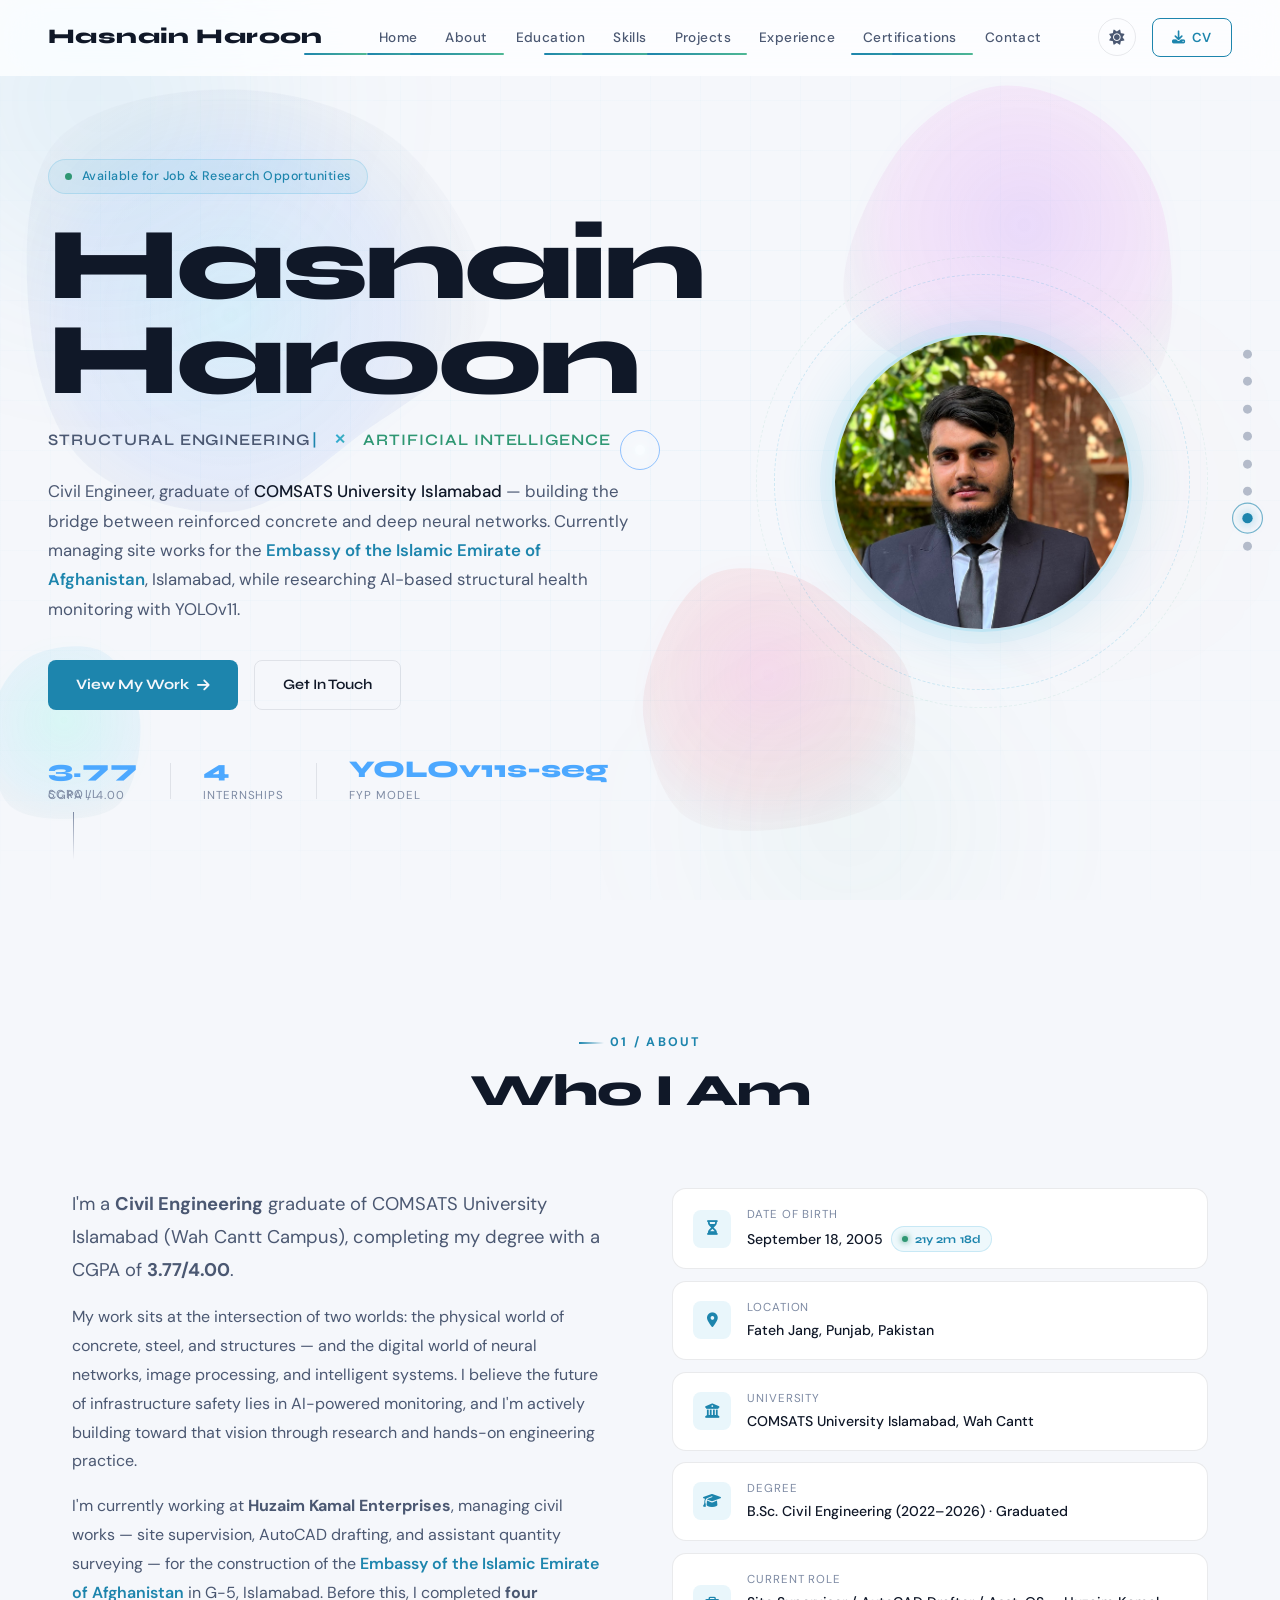
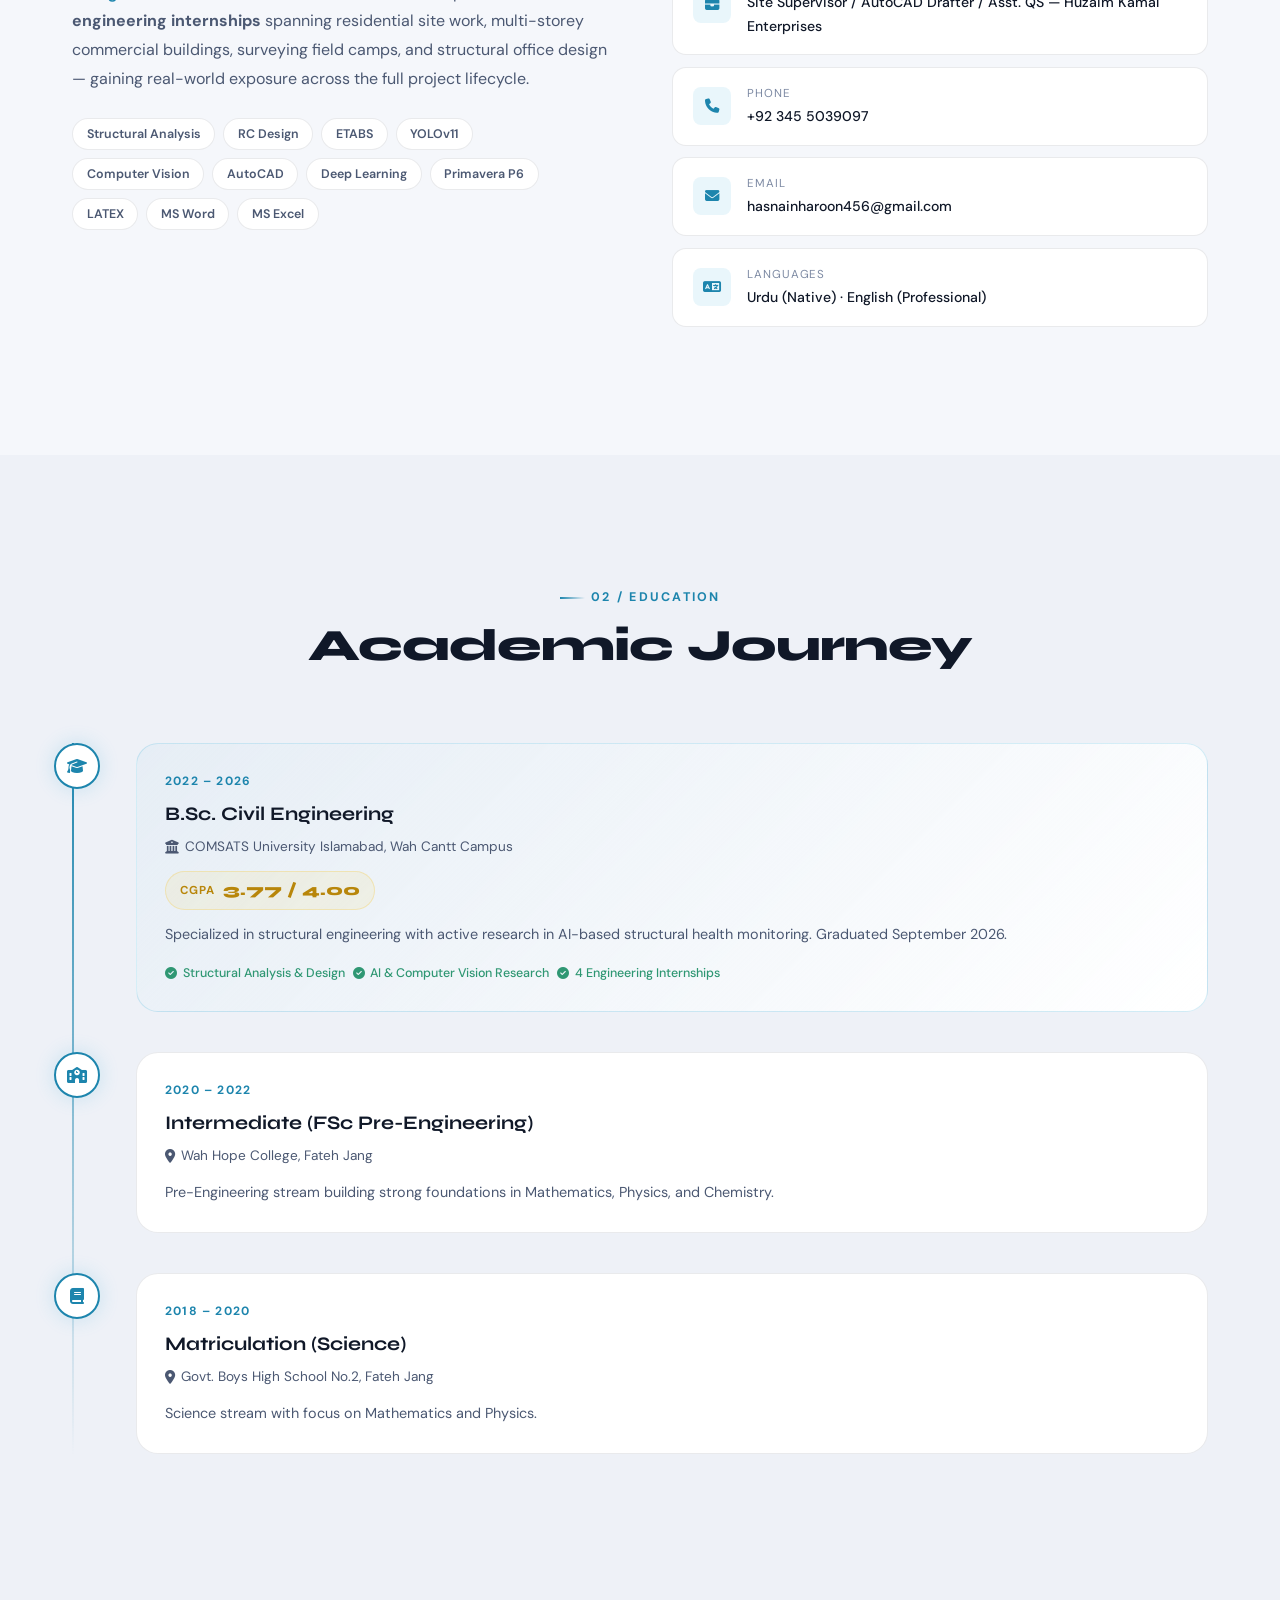
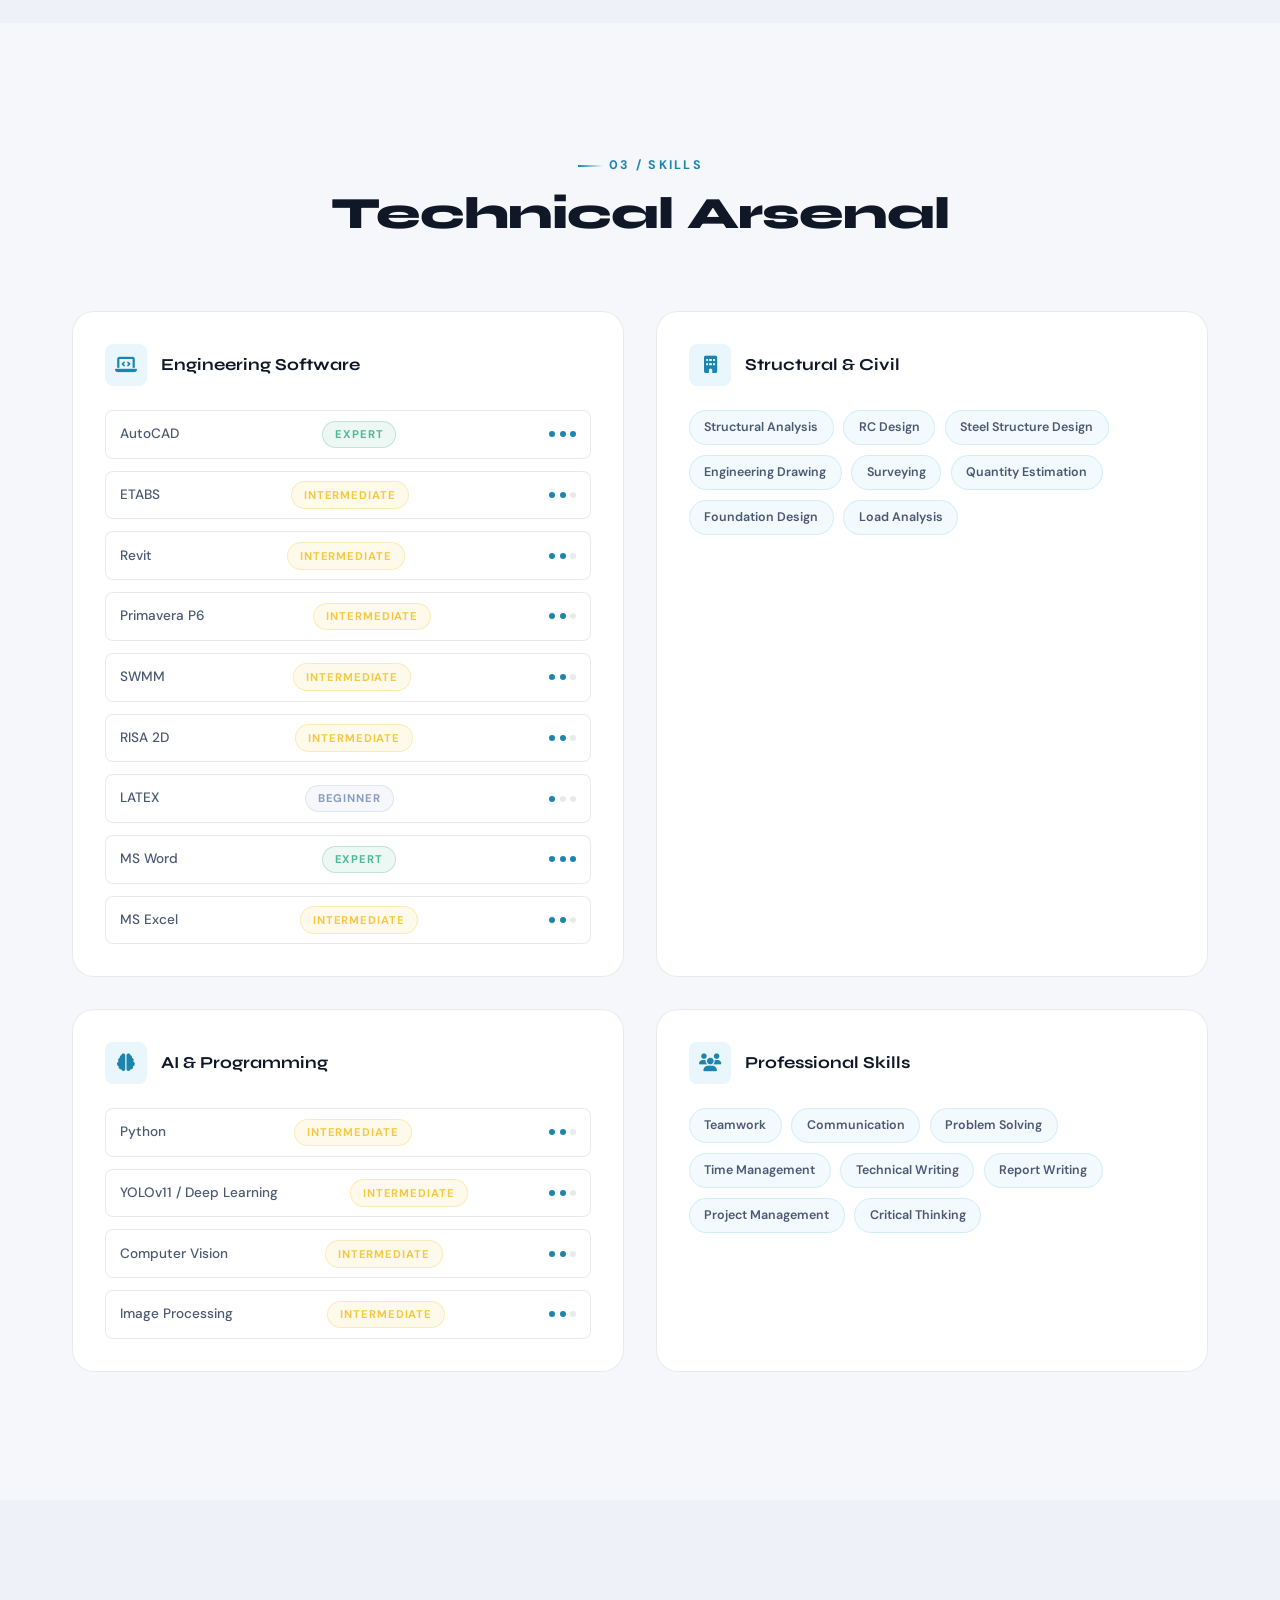
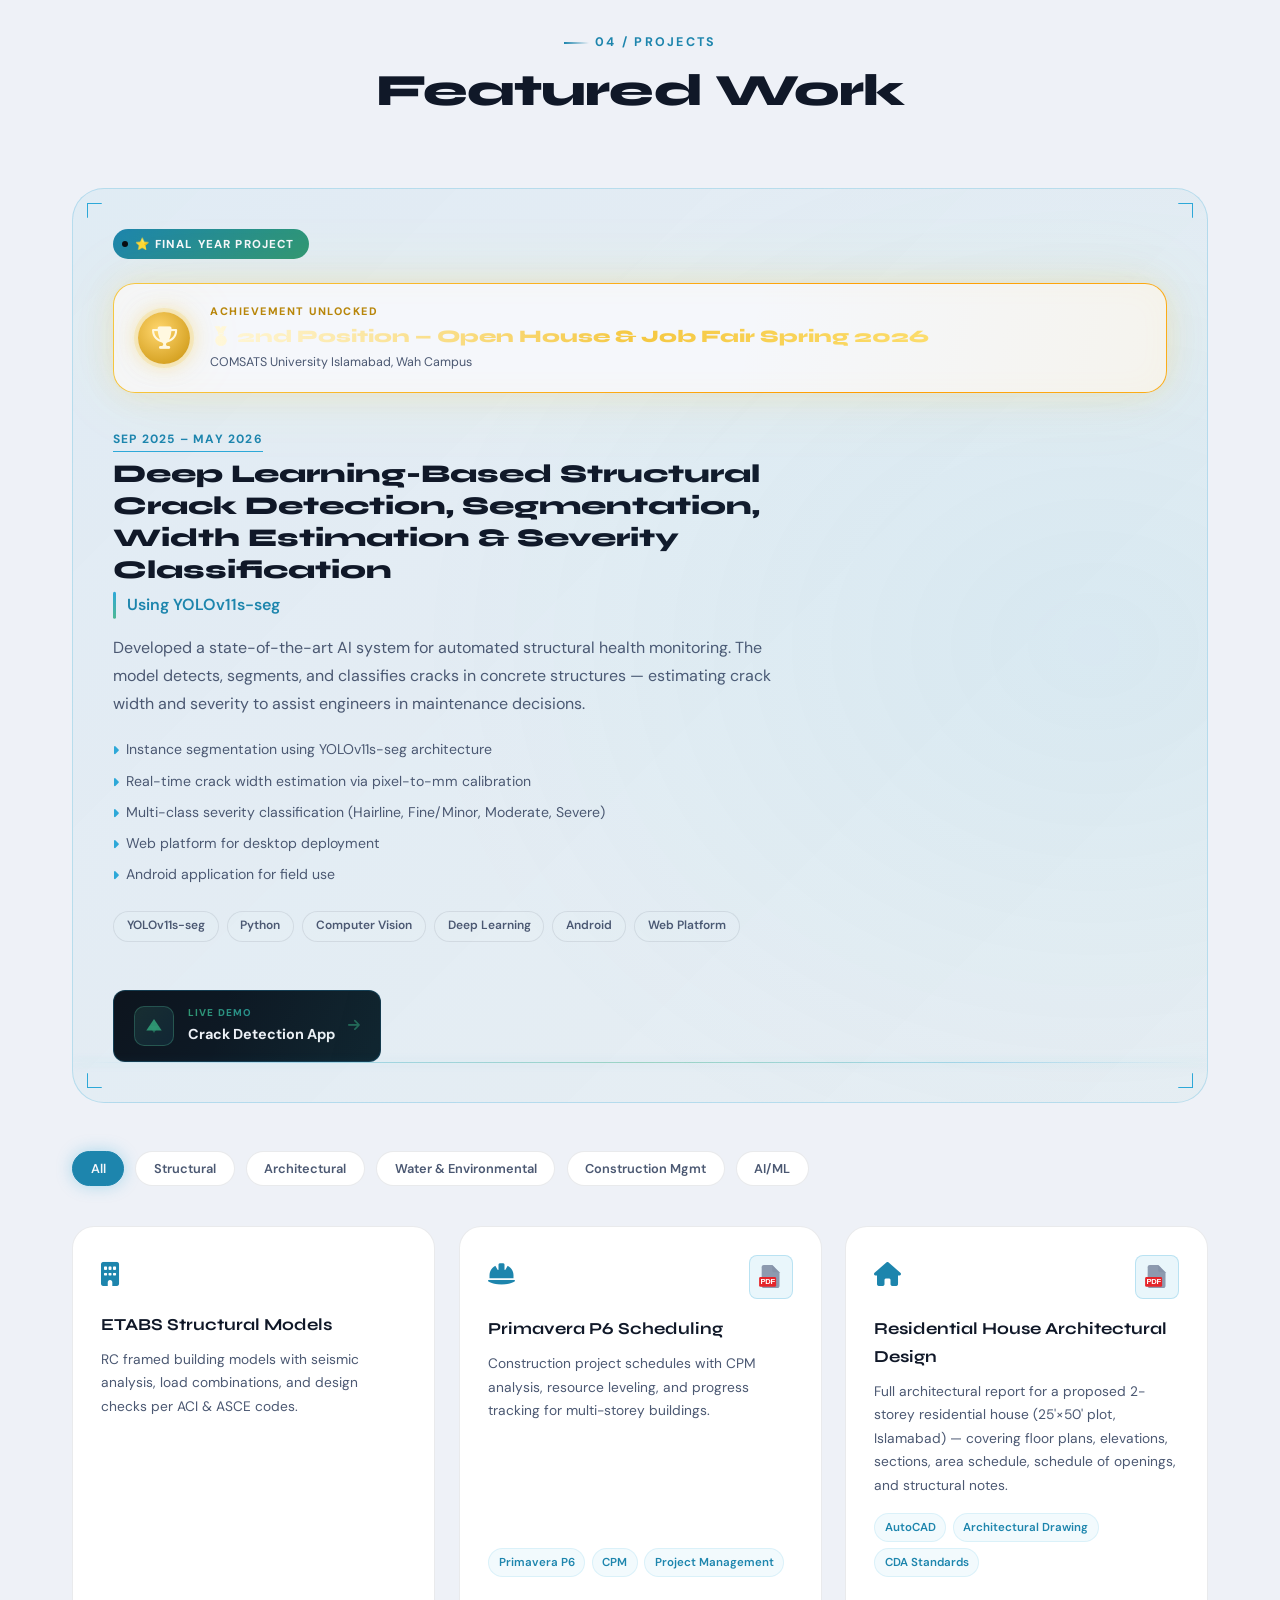
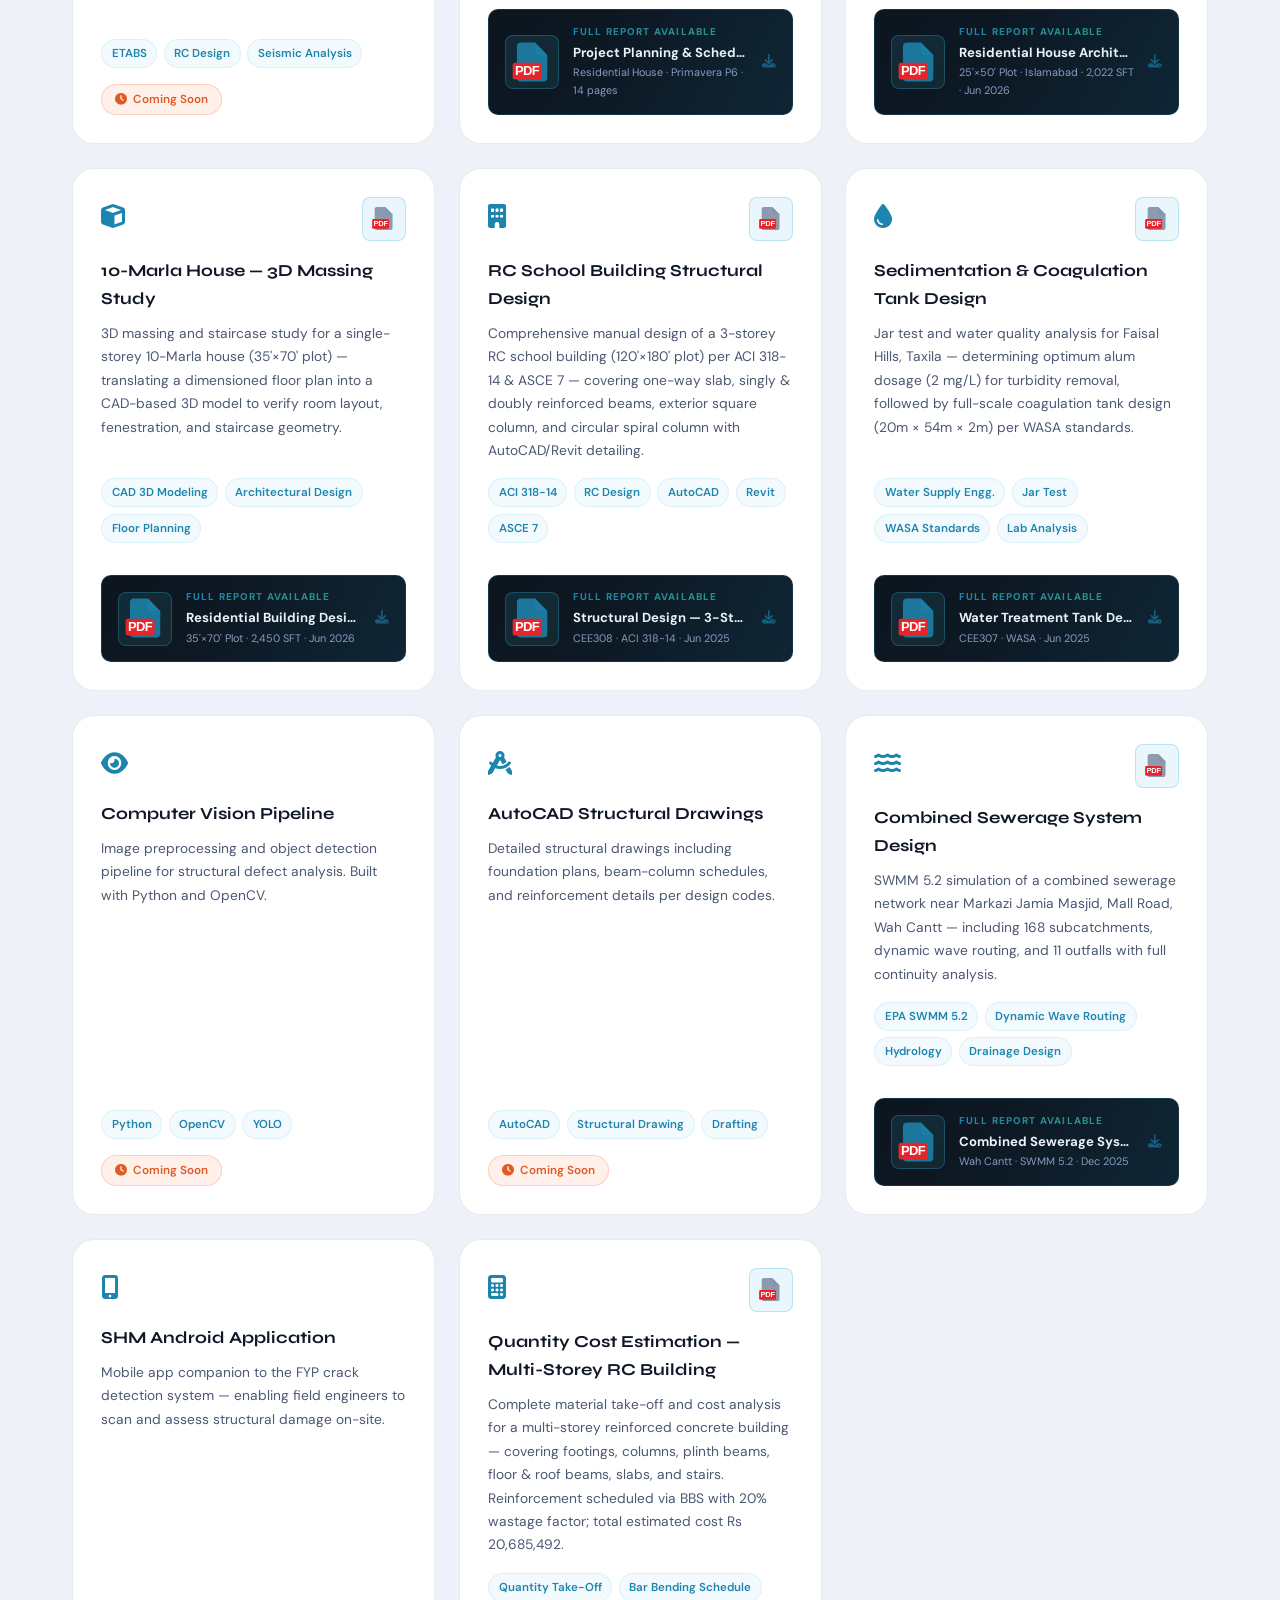
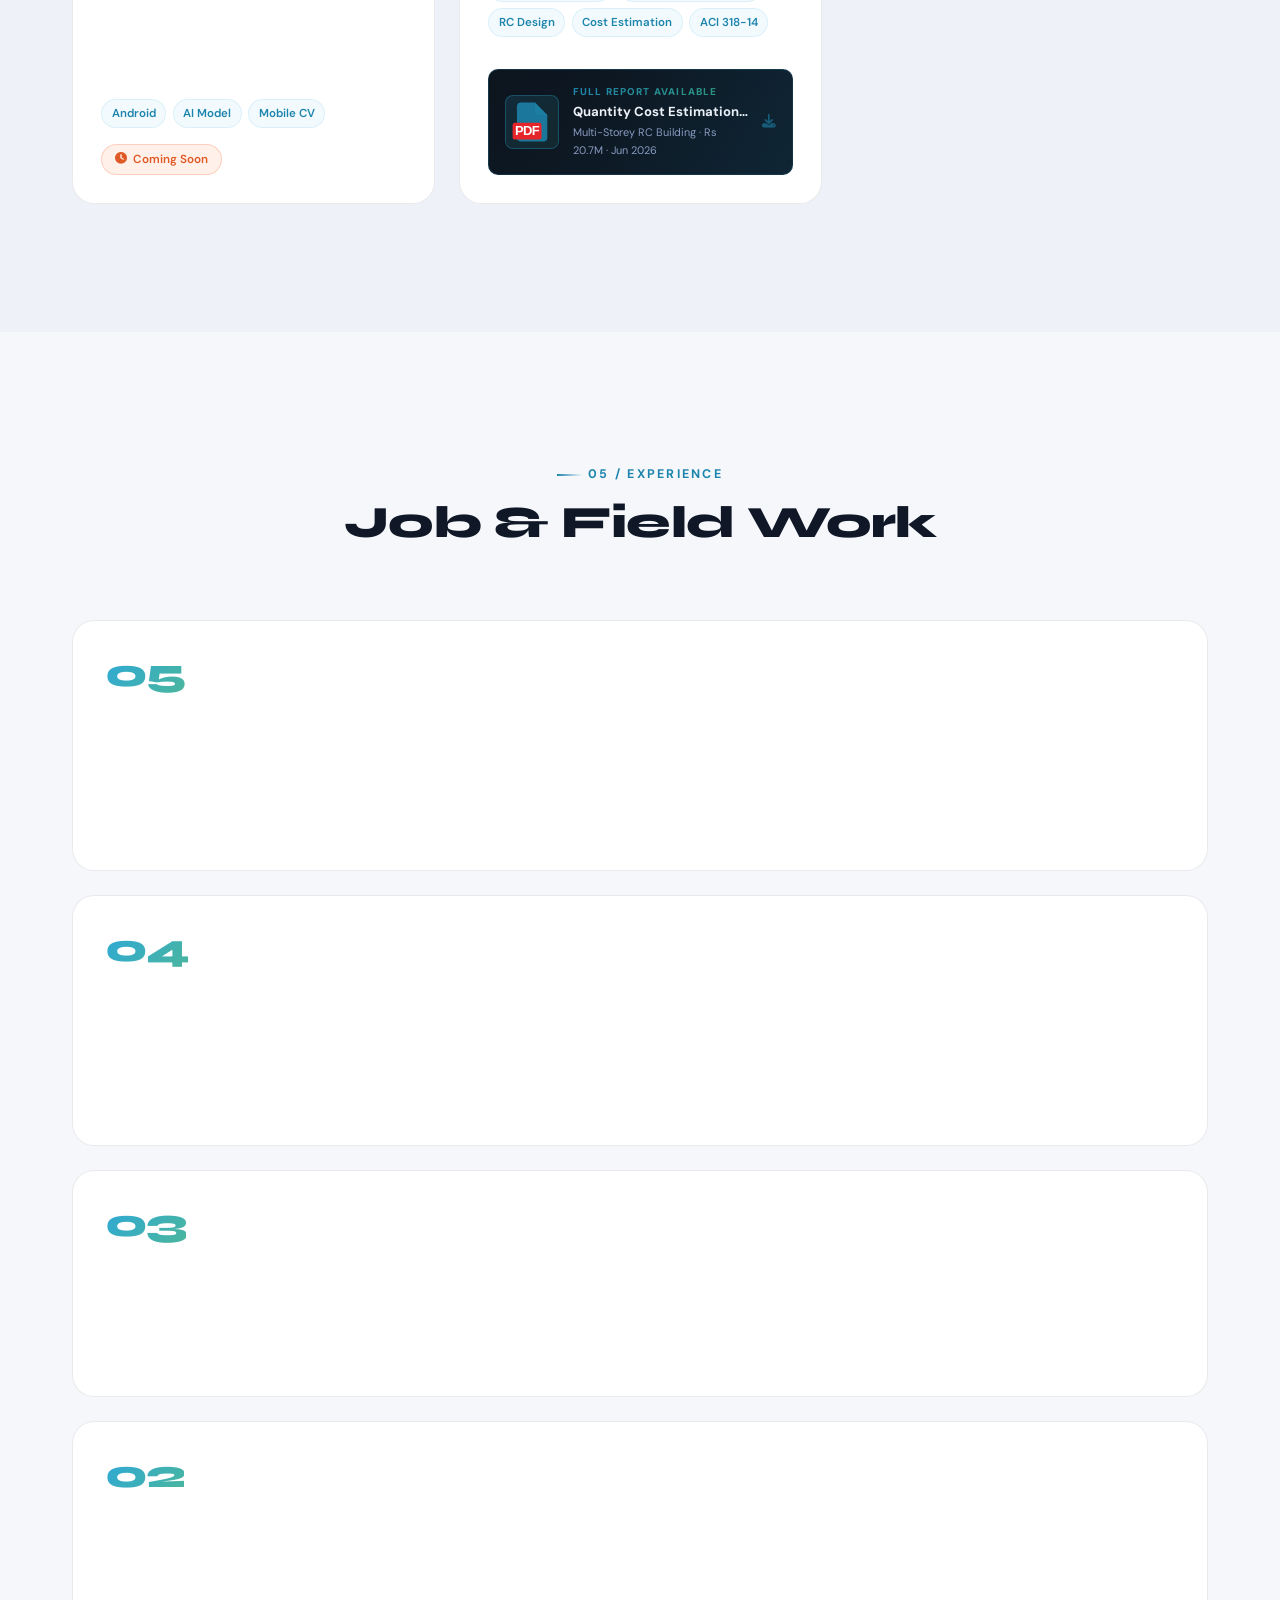
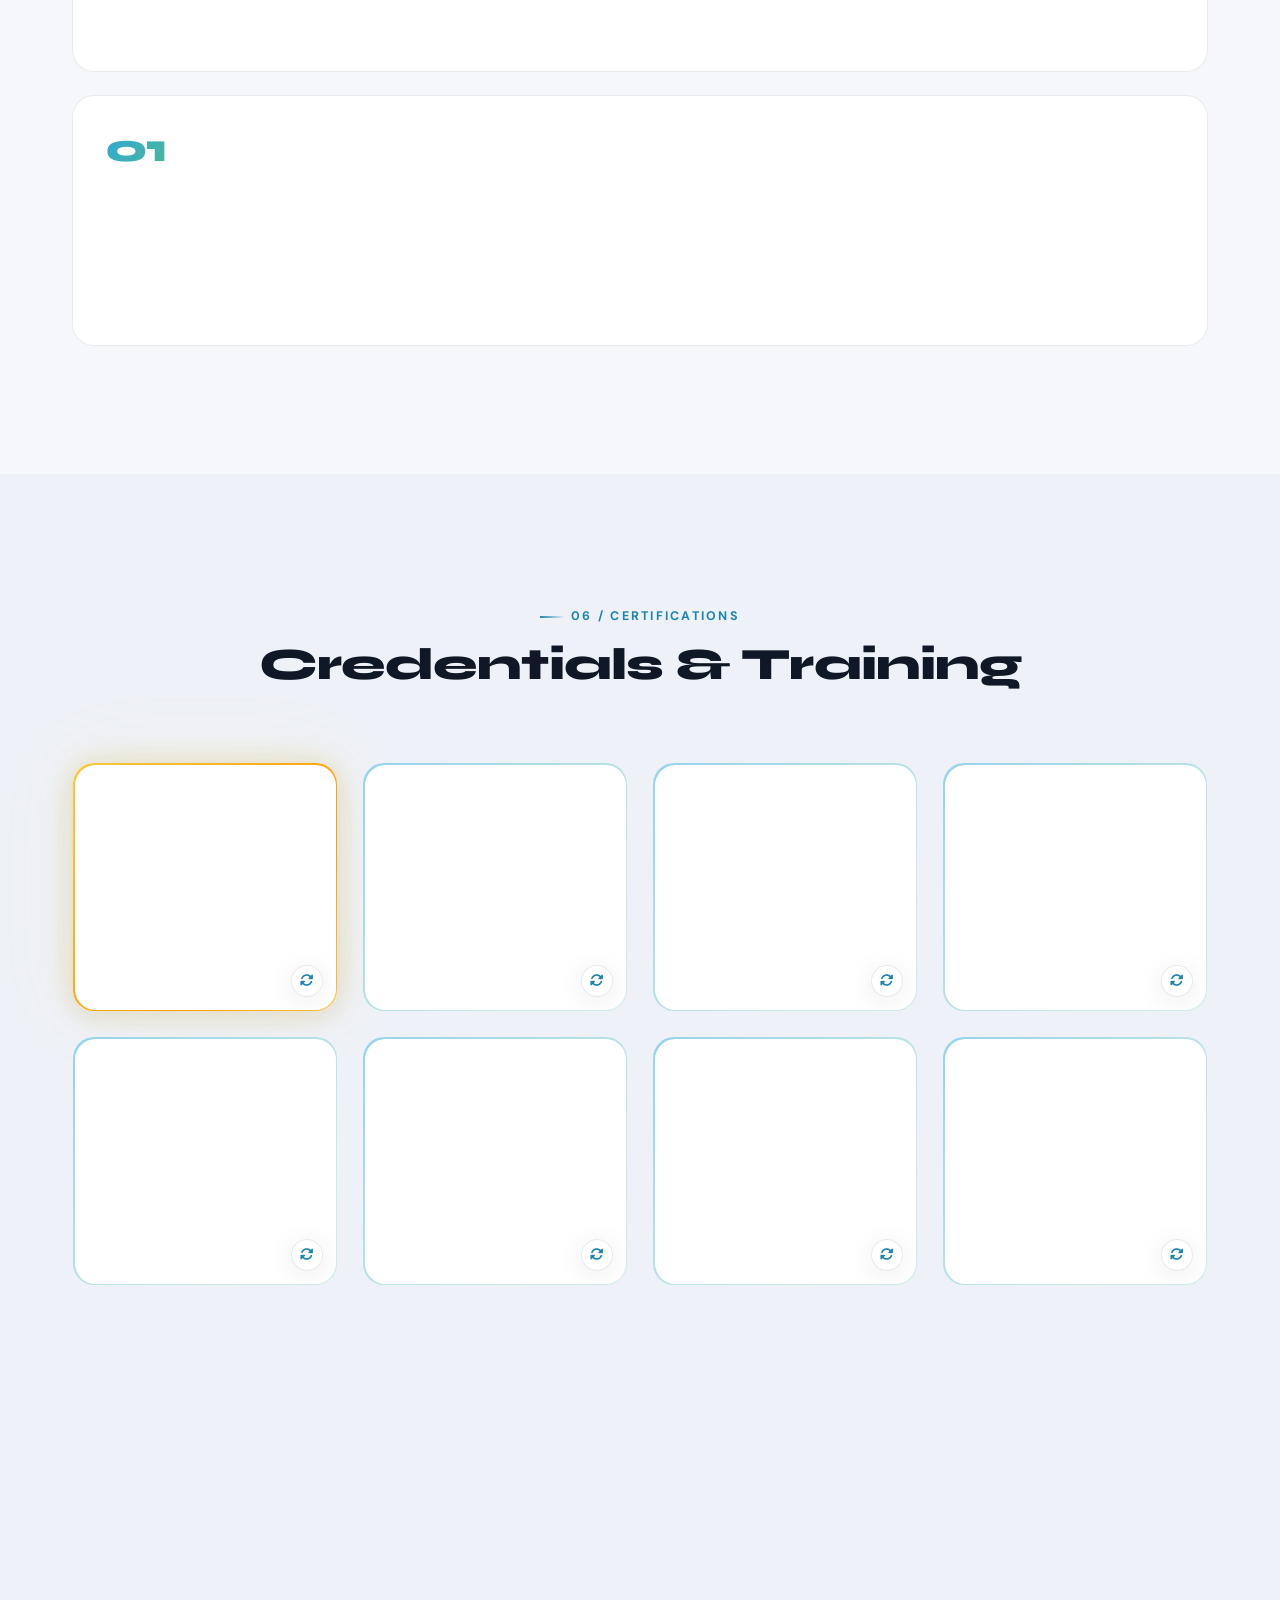
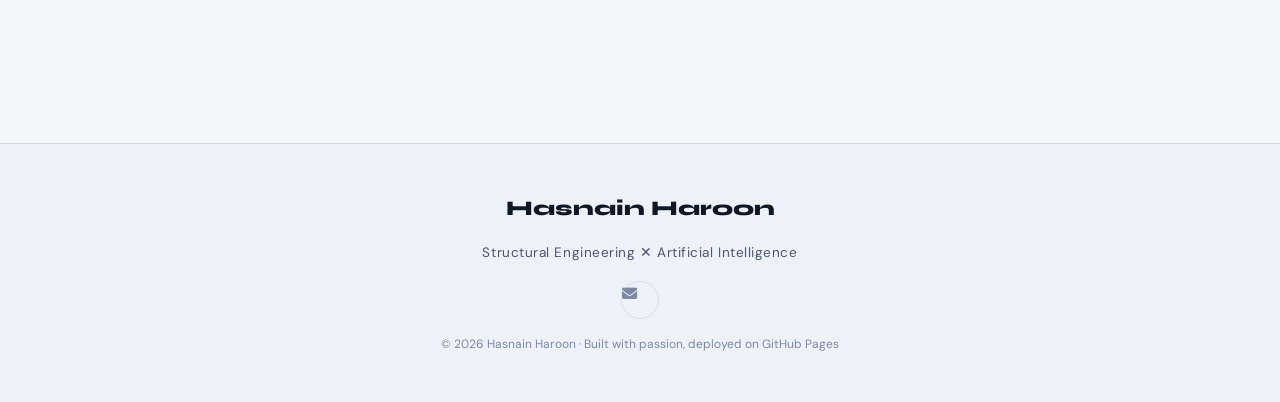
==== index.html @ 88cd3953 "Add files via upload" ====
<!DOCTYPE html>
<html lang="en">
<head>
  <!-- Theme init — runs before CSS paints to prevent a flash of the wrong theme -->
  <script>
    (function () {
      var saved = localStorage.getItem('theme');
      var theme = saved || (window.matchMedia('(prefers-color-scheme: light)').matches ? 'light' : 'dark');
      document.documentElement.setAttribute('data-theme', theme);
    })();
  </script>
  <meta charset="UTF-8" />
  <meta name="viewport" content="width=device-width, initial-scale=1.0" />
  <meta name="description" content="Hasnain Haroon – Civil & Structural Engineer and AI Researcher specializing in deep learning-based structural health monitoring, crack detection, and computer vision." />
  <meta name="keywords" content="Hasnain Haroon, Civil Engineer, Structural Engineer, AI, Computer Vision, YOLOv11, Crack Detection, COMSATS, Portfolio" />
  <meta name="author" content="Hasnain Haroon" />
  <meta property="og:title" content="Hasnain Haroon | Structural Engineer & AI Researcher" />
  <meta property="og:description" content="Portfolio of Hasnain Haroon – bridging structural engineering with artificial intelligence." />
  <meta property="og:type" content="website" />
  <meta property="og:url" content="https://hasnainharoonqureshi.github.io/" />
  <meta property="og:image" content="https://hasnainharoonqureshi.github.io/profile.jpeg" />
  <meta property="og:image:alt" content="Hasnain Haroon — Structural Engineer & AI Researcher" />
  <meta name="twitter:card" content="summary_large_image" />
  <meta name="twitter:title" content="Hasnain Haroon | Structural Engineer & AI Researcher" />
  <meta name="twitter:description" content="Portfolio of Hasnain Haroon – bridging structural engineering with artificial intelligence." />
  <meta name="twitter:image" content="https://hasnainharoonqureshi.github.io/profile.jpeg" />
  <link rel="canonical" href="https://hasnainharoonqureshi.github.io/" />
  <title>Hasnain Haroon | Structural Engineer & AI Researcher</title>

  <!-- Favicon — HH initials, matches portfolio accent -->
  <link rel="icon" type="image/svg+xml" href="data:image/svg+xml,<svg xmlns='http://www.w3.org/2000/svg' viewBox='0 0 64 64'><rect width='64' height='64' rx='14' fill='%23080c12'/><rect width='64' height='64' rx='14' fill='none' stroke='%232da8d8' stroke-width='2.5'/><text x='50%25' y='54%25' dominant-baseline='middle' text-anchor='middle' font-family='Arial Black,sans-serif' font-weight='900' font-size='26' fill='%232da8d8' letter-spacing='-1'>HH</text></svg>" />
  <link rel="apple-touch-icon" href="data:image/svg+xml,<svg xmlns='http://www.w3.org/2000/svg' viewBox='0 0 64 64'><rect width='64' height='64' rx='14' fill='%23080c12'/><rect width='64' height='64' rx='14' fill='none' stroke='%232da8d8' stroke-width='2.5'/><text x='50%25' y='54%25' dominant-baseline='middle' text-anchor='middle' font-family='Arial Black,sans-serif' font-weight='900' font-size='26' fill='%232da8d8' letter-spacing='-1'>HH</text></svg>" />

  <!-- Structured data for search engines -->
  <script type="application/ld+json">
  {
    "@context": "https://schema.org",
    "@type": "Person",
    "name": "Hasnain Haroon",
    "jobTitle": "Civil Engineer",
    "worksFor": {
      "@type": "Organization",
      "name": "Huzaim Kamal Enterprises"
    },
    "alumniOf": {
      "@type": "CollegeOrUniversity",
      "name": "COMSATS University Islamabad, Wah Cantt Campus"
    },
    "email": "mailto:hasnainharoon456@gmail.com",
    "url": "https://hasnainharoonqureshi.github.io/",
    "image": "https://hasnainharoonqureshi.github.io/profile.jpeg",
    "sameAs": []
  }
  </script>

  <!-- Fonts -->
  <link rel="preconnect" href="https://fonts.googleapis.com" />
  <link rel="preconnect" href="https://fonts.gstatic.com" crossorigin />
  <link href="https://fonts.googleapis.com/css2?family=Syne:wght@400;500;600;700;800&family=DM+Sans:ital,opsz,wght@0,9..40,300;0,9..40,400;0,9..40,500;1,9..40,300&display=swap" rel="stylesheet" />

  <!-- Icons -->
  <link rel="stylesheet" href="https://cdnjs.cloudflare.com/ajax/libs/font-awesome/6.5.0/css/all.min.css" />

  <link rel="stylesheet" href="style.css" />
</head>
<body>

  <!-- ── CURSOR ── -->
  <div class="cursor" id="cursor"></div>
  <div class="cursor-follower" id="cursorFollower"></div>

  <!-- ── NAV ── -->
  <nav class="navbar" id="navbar">
    <div class="nav-logo">
      Hasnain Haroon
    </div>
    <ul class="nav-links" id="navLinks">
      <li><a href="#hero" class="nav-link">Home</a></li>
      <li><a href="#about" class="nav-link">About</a></li>
      <li><a href="#education" class="nav-link">Education</a></li>
      <li><a href="#skills" class="nav-link">Skills</a></li>
      <li><a href="#projects" class="nav-link">Projects</a></li>
      <li><a href="#experience" class="nav-link">Experience</a></li>
      <li><a href="#certifications" class="nav-link">Certifications</a></li>
      <li><a href="#contact" class="nav-link">Contact</a></li>
    </ul>
    <div class="nav-actions">
      <button class="theme-toggle" id="themeToggle" aria-label="Switch to light mode" title="Toggle light / dark mode">
        <i class="fas fa-sun theme-icon theme-icon-sun"></i>
        <i class="fas fa-moon theme-icon theme-icon-moon"></i>
      </button>
      <a href="Hasnain_Haroon_CV.pdf" download="Hasnain_Haroon_CV.pdf" class="btn-CV" id="cvPreviewTrigger1" aria-label="Preview or download CV">
        <i class="fas fa-download"></i> CV
      </a>
      <button class="hamburger" id="hamburger" aria-label="Toggle menu">
        <span></span><span></span><span></span>
      </button>
    </div>
  </nav>

  <!-- ── SIDE SCROLL-SPY NAVIGATION ── -->
  <nav class="side-dots" id="sideDots" aria-label="Jump to section">
    <a href="#hero" class="side-dot" data-label="Home" aria-label="Home"><span></span></a>
    <a href="#about" class="side-dot" data-label="About" aria-label="About"><span></span></a>
    <a href="#education" class="side-dot" data-label="Education" aria-label="Education"><span></span></a>
    <a href="#skills" class="side-dot" data-label="Skills" aria-label="Skills"><span></span></a>
    <a href="#projects" class="side-dot" data-label="Projects" aria-label="Projects"><span></span></a>
    <a href="#experience" class="side-dot" data-label="Experience" aria-label="Experience"><span></span></a>
    <a href="#certifications" class="side-dot" data-label="Certifications" aria-label="Certifications"><span></span></a>
    <a href="#contact" class="side-dot" data-label="Contact" aria-label="Contact"><span></span></a>
  </nav>

  <!-- ── HERO ── -->
  <section class="hero" id="hero">
    <div class="hero-bg-grid"></div>
    <div class="hero-orb hero-orb-1"></div>
    <div class="hero-orb hero-orb-2"></div>
    <div class="hero-orb hero-orb-3"></div>

    <div class="hero-content">
      <div class="hero-badge reveal-up" style="--d:0s">
        <span class="badge-dot"></span>
        Available for Job & Research Opportunities
      </div>

      <h1 class="hero-name">
        <span class="name-line reveal-up" style="--d:0.1s">Hasnain Haroon</span>
        
      </h1>

      <div class="hero-tagline reveal-up" style="--d:0.4s">
        <span class="tagline-word">Structural Engineering</span>
        <span class="tagline-sep">✕</span>
        <span class="tagline-word tagline-ai">Artificial Intelligence</span>
      </div>

      <p class="hero-sub reveal-up" style="--d:0.55s">
        Civil Engineer, graduate of <strong>COMSATS University Islamabad</strong> — building the bridge between reinforced concrete and deep neural networks. Currently managing site works for the <span class="highlight-embassy">Embassy of the Islamic Emirate of Afghanistan</span>, Islamabad, while researching AI-based structural health monitoring with YOLOv11.
      </p>

      <div class="hero-ctas reveal-up" style="--d:0.7s">
        <a href="#projects" class="btn-primary">
          View My Work <i class="fas fa-arrow-right"></i>
        </a>
        <a href="#contact" class="btn-ghost">
          Get In Touch
        </a>
      </div>

      <div class="hero-stats reveal-up" style="--d:0.85s">
        <div class="stat">
          <span class="stat-num">3.77</span>
          <span class="stat-label">CGPA / 4.00</span>
        </div>
        <div class="stat-divider"></div>
        <div class="stat">
          <span class="stat-num">4</span>
          <span class="stat-label">Internships</span>
        </div>
        <div class="stat-divider"></div>
        <div class="stat">
          <span class="stat-num">YOLOv11s-seg</span>
          <span class="stat-label">FYP Model</span>
        </div>
      </div>
    </div>

    <div class="hero-image-wrap reveal-right" style="--d:0.3s">
      <div class="hero-img-ring"></div>
      <div class="hero-img-ring hero-img-ring-2"></div>
      <div class="hero-img-container">
        <!-- Replace 'profile.jpg' with your actual image file -->
        <img src="profile.jpeg" alt="Hasnain Haroon" class="hero-img" id="heroImg" />
        <div class="hero-img-placeholder" id="heroImgPlaceholder">
          <i class="fas fa-user"></i>
          <span></span>
        </div>
      </div>
      <div class="hero-chip chip-1 reveal-chip" style="--d:1.0s">
        <i class="fas fa-brain"></i> Deep Learning
      </div>
      <div class="hero-chip chip-2 reveal-chip" style="--d:1.2s">
        <i class="fas fa-building"></i> Structural Engineering
      </div>
      <div class="hero-chip chip-3 reveal-chip" style="--d:1.4s">
        <i class="fas fa-eye"></i> Computer Vision
      </div>
    </div>

    <a href="#about" class="scroll-hint" aria-label="Scroll down">
      <span class="scroll-hint-text">Scroll</span>
      <div class="scroll-hint-line"></div>
    </a>
  </section>

  <!-- ── ABOUT ── -->
  <section class="section" id="about">
    <div class="container">
      <div class="section-header">
        <span class="section-tag">01 / About</span>
        <h2 class="section-title">Who I Am</h2>
      </div>

      <div class="about-grid">
        <div class="about-text fade-in">
          <p class="about-lead">
            I'm a <strong>Civil Engineering</strong> graduate of COMSATS University Islamabad (Wah Cantt Campus), completing my degree with a CGPA of <strong>3.77/4.00</strong>.
          </p>
          <p>
            My work sits at the intersection of two worlds: the physical world of concrete, steel, and structures — and the digital world of neural networks, image processing, and intelligent systems. I believe the future of infrastructure safety lies in AI-powered monitoring, and I'm actively building toward that vision through research and hands-on engineering practice.
          </p>
          <p>
            I'm currently working at <strong>Huzaim Kamal Enterprises</strong>, managing civil works — site supervision, AutoCAD drafting, and assistant quantity surveying — for the construction of the <strong class="highlight-embassy">Embassy of the Islamic Emirate of Afghanistan</strong> in G-5, Islamabad. Before this, I completed <strong>four engineering internships</strong> spanning residential site work, multi-storey commercial buildings, surveying field camps, and structural office design — gaining real-world exposure across the full project lifecycle.
          </p>
          <div class="about-tags">
            <span class="tag">Structural Analysis</span>
            <span class="tag">RC Design</span>
            <span class="tag">ETABS</span>
            <span class="tag">YOLOv11</span>
            <span class="tag">Computer Vision</span>
            <span class="tag">AutoCAD</span>
            <span class="tag">Deep Learning</span>
            <span class="tag">Primavera P6</span>
            <span class="tag">LATEX</span>
            <span class="tag">MS Word</span>
            <span class="tag">MS Excel</span>
          </div>
        </div>

        <div class="about-cards fade-in">
          <div class="info-card info-card-age">
            <div class="info-card-icon"><i class="fas fa-hourglass-half"></i></div>
            <div>
              <p class="info-card-label">Date of Birth</p>
              <p class="info-card-value">
                September 18, 2005
                <span class="live-age-tag" id="liveAgeTag">
                  <span class="live-dot" aria-hidden="true"></span>
                  <span id="liveAgeText">--</span>
                </span>
              </p>
            </div>
          </div>
          <div class="info-card">
            <div class="info-card-icon"><i class="fas fa-map-marker-alt"></i></div>
            <div>
              <p class="info-card-label">Location</p>
              <p class="info-card-value">Fateh Jang, Punjab, Pakistan</p>
            </div>
          </div>
          <div class="info-card">
            <div class="info-card-icon"><i class="fas fa-university"></i></div>
            <div>
              <p class="info-card-label">University</p>
              <p class="info-card-value">COMSATS University Islamabad, Wah Cantt</p>
            </div>
          </div>
          <div class="info-card">
            <div class="info-card-icon"><i class="fas fa-graduation-cap"></i></div>
            <div>
              <p class="info-card-label">Degree</p>
              <p class="info-card-value">B.Sc. Civil Engineering (2022–2026) · Graduated</p>
            </div>
          </div>
          <div class="info-card">
            <div class="info-card-icon"><i class="fas fa-briefcase"></i></div>
            <div>
              <p class="info-card-label">Current Role</p>
              <p class="info-card-value">Site Supervisor / AutoCAD Drafter / Asst. QS — Huzaim Kamal Enterprises</p>
            </div>
          </div>
          <div class="info-card">
            <div class="info-card-icon"><i class="fas fa-phone"></i></div>
            <div>
              <p class="info-card-label">Phone</p>
              <p class="info-card-value">+92 345 5039097</p>
            </div>
          </div>
          <div class="info-card">
            <div class="info-card-icon"><i class="fas fa-envelope"></i></div>
            <div>
              <p class="info-card-label">Email</p>
              <p class="info-card-value">hasnainharoon456@gmail.com</p>
            </div>
          </div>
          <div class="info-card">
            <div class="info-card-icon"><i class="fas fa-language"></i></div>
            <div>
              <p class="info-card-label">Languages</p>
              <p class="info-card-value">Urdu (Native) · English (Professional)</p>
            </div>
          </div>
        </div>
      </div>
    </div>
  </section>

  <!-- ── EDUCATION ── -->
  <section class="section section-alt" id="education">
    <div class="container">
      <div class="section-header">
        <span class="section-tag">02 / Education</span>
        <h2 class="section-title">Academic Journey</h2>
      </div>

      <div class="timeline">
        <div class="timeline-item fade-in">
          <div class="timeline-marker">
            <div class="timeline-icon"><i class="fas fa-graduation-cap"></i></div>
          </div>
          <div class="timeline-card featured-edu">
            <div class="timeline-period">2022 – 2026</div>
            <h3 class="timeline-title">B.Sc. Civil Engineering</h3>
            <p class="timeline-place"><i class="fas fa-university"></i> COMSATS University Islamabad, Wah Cantt Campus</p>
            <div class="cgpa-badge">
              <span class="cgpa-label">CGPA</span>
              <span class="cgpa-value">3.77 / 4.00</span>
            </div>
            <p class="timeline-desc">Specialized in structural engineering with active research in AI-based structural health monitoring. Graduated September 2026.</p>
            <div class="edu-highlights">
              <span class="edu-hl"><i class="fas fa-check-circle"></i> Structural Analysis & Design</span>
              <span class="edu-hl"><i class="fas fa-check-circle"></i> AI & Computer Vision Research</span>
              <span class="edu-hl"><i class="fas fa-check-circle"></i> 4 Engineering Internships</span>
            </div>
          </div>
        </div>

        <div class="timeline-item fade-in">
          <div class="timeline-marker">
            <div class="timeline-icon"><i class="fas fa-school"></i></div>
          </div>
          <div class="timeline-card">
            <div class="timeline-period">2020 – 2022</div>
            <h3 class="timeline-title">Intermediate (FSc Pre-Engineering)</h3>
            <p class="timeline-place"><i class="fas fa-map-marker-alt"></i> Wah Hope College, Fateh Jang</p>
            <p class="timeline-desc">Pre-Engineering stream building strong foundations in Mathematics, Physics, and Chemistry.</p>
          </div>
        </div>

        <div class="timeline-item fade-in">
          <div class="timeline-marker">
            <div class="timeline-icon"><i class="fas fa-book"></i></div>
          </div>
          <div class="timeline-card">
            <div class="timeline-period">2018 – 2020</div>
            <h3 class="timeline-title">Matriculation (Science)</h3>
            <p class="timeline-place"><i class="fas fa-map-marker-alt"></i> Govt. Boys High School No.2, Fateh Jang</p>
            <p class="timeline-desc">Science stream with focus on Mathematics and Physics.</p>
          </div>
        </div>
      </div>
    </div>
  </section>

  <!-- ── SKILLS ── -->
  <section class="section" id="skills">
    <div class="container">
      <div class="section-header">
        <span class="section-tag">03 / Skills</span>
        <h2 class="section-title">Technical Arsenal</h2>
      </div>

      <div class="skills-grid">

        <div class="skill-category fade-in">
          <div class="skill-cat-header">
            <div class="skill-cat-icon"><i class="fas fa-laptop-code"></i></div>
            <h3>Engineering Software</h3>
          </div>
          <div class="skill-prof-list">
            <div class="skill-prof-item">
              <span class="skill-prof-name">AutoCAD</span>
              <span class="skill-prof-badge badge-expert">Expert</span>
            </div>
            <div class="skill-prof-item">
              <span class="skill-prof-name">ETABS</span>
              <span class="skill-prof-badge badge-intermediate">Intermediate</span>
            </div>
            <div class="skill-prof-item">
              <span class="skill-prof-name">Revit</span>
              <span class="skill-prof-badge badge-intermediate">Intermediate</span>
            </div>
            <div class="skill-prof-item">
              <span class="skill-prof-name">Primavera P6</span>
              <span class="skill-prof-badge badge-intermediate">Intermediate</span>
            </div>
            <div class="skill-prof-item">
              <span class="skill-prof-name">SWMM</span>
              <span class="skill-prof-badge badge-intermediate">Intermediate</span>
            </div>
            <div class="skill-prof-item">
              <span class="skill-prof-name">RISA 2D</span>
              <span class="skill-prof-badge badge-intermediate">Intermediate</span>
            </div>
            <div class="skill-prof-item">
              <span class="skill-prof-name">LATEX</span>
              <span class="skill-prof-badge badge-beginner">Beginner</span>
            </div>
            <div class="skill-prof-item">
              <span class="skill-prof-name">MS Word</span>
              <span class="skill-prof-badge badge-expert">Expert</span>
            </div>
            <div class="skill-prof-item">
              <span class="skill-prof-name">MS Excel</span>
              <span class="skill-prof-badge badge-intermediate">Intermediate</span>
            </div>
          </div>
        </div>

        <div class="skill-category fade-in">
          <div class="skill-cat-header">
            <div class="skill-cat-icon"><i class="fas fa-building"></i></div>
            <h3>Structural & Civil</h3>
          </div>
          <div class="skill-tags-wrap">
            <span class="skill-tag-pill">Structural Analysis</span>
            <span class="skill-tag-pill">RC Design</span>
            <span class="skill-tag-pill">Steel Structure Design</span>
            <span class="skill-tag-pill">Engineering Drawing</span>
            <span class="skill-tag-pill">Surveying</span>
            <span class="skill-tag-pill">Quantity Estimation</span>
            <span class="skill-tag-pill">Foundation Design</span>
            <span class="skill-tag-pill">Load Analysis</span>
          </div>
        </div>

        <div class="skill-category fade-in">
          <div class="skill-cat-header">
            <div class="skill-cat-icon"><i class="fas fa-brain"></i></div>
            <h3>AI & Programming</h3>
          </div>
          <div class="skill-prof-list">
            <div class="skill-prof-item">
              <span class="skill-prof-name">Python</span>
              <span class="skill-prof-badge badge-intermediate">Intermediate</span>
            </div>
            <div class="skill-prof-item">
              <span class="skill-prof-name">YOLOv11 / Deep Learning</span>
              <span class="skill-prof-badge badge-intermediate">Intermediate</span>
            </div>
            <div class="skill-prof-item">
              <span class="skill-prof-name">Computer Vision</span>
              <span class="skill-prof-badge badge-intermediate">Intermediate</span>
            </div>
            <div class="skill-prof-item">
              <span class="skill-prof-name">Image Processing</span>
              <span class="skill-prof-badge badge-intermediate">Intermediate</span>
            </div>
          </div>
        </div>

        <div class="skill-category fade-in">
          <div class="skill-cat-header">
            <div class="skill-cat-icon"><i class="fas fa-users"></i></div>
            <h3>Professional Skills</h3>
          </div>
          <div class="skill-tags-wrap">
            <span class="skill-tag-pill">Teamwork</span>
            <span class="skill-tag-pill">Communication</span>
            <span class="skill-tag-pill">Problem Solving</span>
            <span class="skill-tag-pill">Time Management</span>
            <span class="skill-tag-pill">Technical Writing</span>
            <span class="skill-tag-pill">Report Writing</span>
            <span class="skill-tag-pill">Project Management</span>
            <span class="skill-tag-pill">Critical Thinking</span>
          </div>
        </div>

      </div>
    </div>
  </section>

  <!-- ── PROJECTS ── -->
  <section class="section section-alt" id="projects">
    <div class="container">
      <div class="section-header">
        <span class="section-tag">04 / Projects</span>
        <h2 class="section-title">Featured Work</h2>
      </div>

      <!-- FYP FEATURED CARD -->
      <div class="fyp-card fade-in">
        <div class="fyp-badge">⭐ Final Year Project</div>

        <!-- 🏆 AWARD BANNER -->
        <div class="fyp-award-banner">
          <div class="fyp-award-bg-sweep"></div>
          <div class="fyp-award-particles" aria-hidden="true">
            <span></span><span></span><span></span><span></span>
            <span></span><span></span><span></span><span></span>
          </div>
          <div class="fyp-award-inner">
            <div class="fyp-award-trophy">
              <i class="fas fa-trophy"></i>
            </div>
            <div class="fyp-award-text">
              <span class="fyp-award-label">Achievement Unlocked</span>
              <p class="fyp-award-title">🥈 2nd Position — Open House &amp; Job Fair Spring 2026</p>
              <p class="fyp-award-sub">COMSATS University Islamabad, Wah Campus</p>
            </div>
            <div class="fyp-award-medal">2<sup>nd</sup></div>
          </div>
        </div>

        <div class="fyp-inner">
          <div class="fyp-text">
            <div class="fyp-period">Sep 2025 – May 2026</div>
            <h3 class="fyp-title">Deep Learning-Based Structural Crack Detection, Segmentation, Width Estimation &amp; Severity Classification</h3>
            <p class="fyp-subtitle">Using YOLOv11s-seg</p>
            <p class="fyp-desc">
              Developed a state-of-the-art AI system for automated structural health monitoring. The model detects, segments, and classifies cracks in concrete structures — estimating crack width and severity to assist engineers in maintenance decisions.
            </p>
            <ul class="fyp-bullets">
              <li><i class="fas fa-caret-right"></i> Instance segmentation using YOLOv11s-seg architecture</li>
              <li><i class="fas fa-caret-right"></i> Real-time crack width estimation via pixel-to-mm calibration</li>
              <li><i class="fas fa-caret-right"></i> Multi-class severity classification (Hairline, Fine/Minor, Moderate, Severe)</li>
              <li><i class="fas fa-caret-right"></i> Web platform for desktop deployment</li>
              <li><i class="fas fa-caret-right"></i> Android application for field use</li>
            </ul>
            <div class="fyp-tech-stack">
              <span class="tech-chip">YOLOv11s-seg</span>
              <span class="tech-chip">Python</span>
              <span class="tech-chip">Computer Vision</span>
              <span class="tech-chip">Deep Learning</span>
              <span class="tech-chip">Android</span>
              <span class="tech-chip">Web Platform</span>
            </div>
            <div class="fyp-links">
              <a href="https://structinsightai.streamlit.app/" target="_blank" rel="noopener" class="btn-demo-link">
                <span class="demo-link-icon">
                  <svg viewBox="0 0 28 28" fill="none" xmlns="http://www.w3.org/2000/svg" width="18" height="18">
                    <path d="M14 3L26 21H2L14 3Z" fill="currentColor" opacity="0.95"/>
                    <path d="M7 14L14 25L21 14H7Z" fill="currentColor" opacity="0.55"/>
                  </svg>
                </span>
                <span class="demo-link-text">
                  <span class="demo-link-label">Live Demo</span>
                  <span class="demo-link-sub">Crack Detection App</span>
                </span>
                <i class="fas fa-arrow-right demo-link-arrow"></i>
              </a>
            </div>
          </div>
          <div class="fyp-results">

  <img src="fyp1.png" loading="lazy" alt="Results">

</div>
        </div>
      </div>

      <!-- PROJECT FILTER CHIPS -->
      <div class="project-filters" role="tablist" aria-label="Filter projects by category">
        <button type="button" class="filter-chip active" data-filter="all">All</button>
        <button type="button" class="filter-chip" data-filter="structural">Structural</button>
        <button type="button" class="filter-chip" data-filter="architectural">Architectural</button>
        <button type="button" class="filter-chip" data-filter="water">Water &amp; Environmental</button>
        <button type="button" class="filter-chip" data-filter="construction">Construction Mgmt</button>
        <button type="button" class="filter-chip" data-filter="ai">AI/ML</button>
      </div>

      <!-- OTHER PROJECTS GRID -->
      <div class="projects-grid">

        <div class="project-card fade-in" data-category="structural">
          <div class="project-card-top">
            <div class="project-icon"><i class="fas fa-building"></i></div>
            <div class="project-links"></div>
          </div>
          <h3 class="project-title">ETABS Structural Models</h3>
          <p class="project-desc">RC framed building models with seismic analysis, load combinations, and design checks per ACI & ASCE codes.</p>
          <div class="project-tech">
            <span>ETABS</span><span>RC Design</span><span>Seismic Analysis</span>
          </div>
          <div class="project-status coming">
            <i class="fas fa-clock"></i> Coming Soon
          </div>
        </div>

        <div class="project-card fade-in project-card-report" data-category="construction">
          <div class="project-card-top">
            <div class="project-icon project-icon-report"><i class="fas fa-hard-hat"></i></div>
            <div class="project-links">
              <a href="PPM_REPORT.pdf" target="_blank" rel="noopener" class="project-pdf-btn" title="View Report">
                <svg class="icon-pdf" viewBox="0 0 32 32" width="1.7em" height="1.7em" aria-hidden="true" focusable="false"><path fill="currentColor" fill-opacity="0.85" d="M8 2.5C6.6 2.5 5.5 3.6 5.5 5v22c0 1.4 1.1 2.5 2.5 2.5h16c1.4 0 2.5-1.1 2.5-2.5V11L18 2.5H8z"/><path fill="currentColor" fill-opacity="0.45" d="M18 2.5V9c0 1.1.9 2 2 2h6.5L18 2.5z"/><rect x="2.5" y="16.5" width="20" height="11.5" rx="1.6" fill="#e5252a"/><text x="12.5" y="25.2" font-family="Arial, Helvetica, sans-serif" font-size="9" font-weight="900" letter-spacing="-0.4" fill="#fff" text-anchor="middle">PDF</text></svg>
              </a>
            </div>
          </div>
          <h3 class="project-title">Primavera P6 Scheduling</h3>
          <p class="project-desc">Construction project schedules with CPM analysis, resource leveling, and progress tracking for multi-storey buildings.</p>
          <div class="project-tech">
            <span>Primavera P6</span><span>CPM</span><span>Project Management</span>
          </div>

          <!-- PDF Report Banner -->
          <a href="PPM_REPORT.pdf" target="_blank" rel="noopener" class="project-report-banner">
            <div class="prb-icon-wrap">
              <svg class="icon-pdf" viewBox="0 0 32 32" width="1.7em" height="1.7em" aria-hidden="true" focusable="false"><path fill="currentColor" fill-opacity="0.85" d="M8 2.5C6.6 2.5 5.5 3.6 5.5 5v22c0 1.4 1.1 2.5 2.5 2.5h16c1.4 0 2.5-1.1 2.5-2.5V11L18 2.5H8z"/><path fill="currentColor" fill-opacity="0.45" d="M18 2.5V9c0 1.1.9 2 2 2h6.5L18 2.5z"/><rect x="2.5" y="16.5" width="20" height="11.5" rx="1.6" fill="#e5252a"/><text x="12.5" y="25.2" font-family="Arial, Helvetica, sans-serif" font-size="9" font-weight="900" letter-spacing="-0.4" fill="#fff" text-anchor="middle">PDF</text></svg>
            </div>
            <div class="prb-text">
              <span class="prb-label">Full Report Available</span>
              <span class="prb-title">Project Planning &amp; Scheduling Report</span>
              <span class="prb-meta">Residential House · Primavera P6 · 14 pages</span>
            </div>
            <div class="prb-arrow"><i class="fas fa-download"></i></div>
          </a>
        </div>

        <div class="project-card fade-in project-card-report" data-category="architectural">
          <div class="project-card-top">
            <div class="project-icon project-icon-report"><i class="fas fa-home"></i></div>
            <div class="project-links">
              <a href="Residential_House_Report.pdf" target="_blank" rel="noopener" class="project-pdf-btn" title="View Report">
                <svg class="icon-pdf" viewBox="0 0 32 32" width="1.7em" height="1.7em" aria-hidden="true" focusable="false"><path fill="currentColor" fill-opacity="0.85" d="M8 2.5C6.6 2.5 5.5 3.6 5.5 5v22c0 1.4 1.1 2.5 2.5 2.5h16c1.4 0 2.5-1.1 2.5-2.5V11L18 2.5H8z"/><path fill="currentColor" fill-opacity="0.45" d="M18 2.5V9c0 1.1.9 2 2 2h6.5L18 2.5z"/><rect x="2.5" y="16.5" width="20" height="11.5" rx="1.6" fill="#e5252a"/><text x="12.5" y="25.2" font-family="Arial, Helvetica, sans-serif" font-size="9" font-weight="900" letter-spacing="-0.4" fill="#fff" text-anchor="middle">PDF</text></svg>
              </a>
            </div>
          </div>
          <h3 class="project-title">Residential House Architectural Design</h3>
          <p class="project-desc">Full architectural report for a proposed 2-storey residential house (25'×50' plot, Islamabad) — covering floor plans, elevations, sections, area schedule, schedule of openings, and structural notes.</p>
          <div class="project-tech">
            <span>AutoCAD</span><span>Architectural Drawing</span><span>CDA Standards</span>
          </div>
          <a href="Residential_House_Report.pdf" target="_blank" rel="noopener" class="project-report-banner">
            <div class="prb-icon-wrap">
              <svg class="icon-pdf" viewBox="0 0 32 32" width="1.7em" height="1.7em" aria-hidden="true" focusable="false"><path fill="currentColor" fill-opacity="0.85" d="M8 2.5C6.6 2.5 5.5 3.6 5.5 5v22c0 1.4 1.1 2.5 2.5 2.5h16c1.4 0 2.5-1.1 2.5-2.5V11L18 2.5H8z"/><path fill="currentColor" fill-opacity="0.45" d="M18 2.5V9c0 1.1.9 2 2 2h6.5L18 2.5z"/><rect x="2.5" y="16.5" width="20" height="11.5" rx="1.6" fill="#e5252a"/><text x="12.5" y="25.2" font-family="Arial, Helvetica, sans-serif" font-size="9" font-weight="900" letter-spacing="-0.4" fill="#fff" text-anchor="middle">PDF</text></svg>
            </div>
            <div class="prb-text">
              <span class="prb-label">Full Report Available</span>
              <span class="prb-title">Residential House Architectural Design Report</span>
              <span class="prb-meta">25'×50' Plot · Islamabad · 2,022 SFT · Jun 2026</span>
            </div>
            <div class="prb-arrow"><i class="fas fa-download"></i></div>
          </a>
        </div>

        <div class="project-card fade-in project-card-report" data-category="architectural">
          <div class="project-card-top">
            <div class="project-icon project-icon-report"><i class="fas fa-cube"></i></div>
            <div class="project-links">
              <a href="3d_House.pdf" target="_blank" rel="noopener" class="project-pdf-btn" title="View Report">
                <svg class="icon-pdf" viewBox="0 0 32 32" width="1.7em" height="1.7em" aria-hidden="true" focusable="false"><path fill="currentColor" fill-opacity="0.85" d="M8 2.5C6.6 2.5 5.5 3.6 5.5 5v22c0 1.4 1.1 2.5 2.5 2.5h16c1.4 0 2.5-1.1 2.5-2.5V11L18 2.5H8z"/><path fill="currentColor" fill-opacity="0.45" d="M18 2.5V9c0 1.1.9 2 2 2h6.5L18 2.5z"/><rect x="2.5" y="16.5" width="20" height="11.5" rx="1.6" fill="#e5252a"/><text x="12.5" y="25.2" font-family="Arial, Helvetica, sans-serif" font-size="9" font-weight="900" letter-spacing="-0.4" fill="#fff" text-anchor="middle">PDF</text></svg>
              </a>
            </div>
          </div>
          <h3 class="project-title">10-Marla House — 3D Massing Study</h3>
          <p class="project-desc">3D massing and staircase study for a single-storey 10-Marla house (35'×70' plot) — translating a dimensioned floor plan into a CAD-based 3D model to verify room layout, fenestration, and staircase geometry.</p>
          <div class="project-tech">
            <span>CAD 3D Modeling</span><span>Architectural Design</span><span>Floor Planning</span>
          </div>
          <a href="3d_House.pdf" target="_blank" rel="noopener" class="project-report-banner">
            <div class="prb-icon-wrap">
              <svg class="icon-pdf" viewBox="0 0 32 32" width="1.7em" height="1.7em" aria-hidden="true" focusable="false"><path fill="currentColor" fill-opacity="0.85" d="M8 2.5C6.6 2.5 5.5 3.6 5.5 5v22c0 1.4 1.1 2.5 2.5 2.5h16c1.4 0 2.5-1.1 2.5-2.5V11L18 2.5H8z"/><path fill="currentColor" fill-opacity="0.45" d="M18 2.5V9c0 1.1.9 2 2 2h6.5L18 2.5z"/><rect x="2.5" y="16.5" width="20" height="11.5" rx="1.6" fill="#e5252a"/><text x="12.5" y="25.2" font-family="Arial, Helvetica, sans-serif" font-size="9" font-weight="900" letter-spacing="-0.4" fill="#fff" text-anchor="middle">PDF</text></svg>
            </div>
            <div class="prb-text">
              <span class="prb-label">Full Report Available</span>
              <span class="prb-title">Residential Building Design — 3D Massing Report</span>
              <span class="prb-meta">35'×70' Plot · 2,450 SFT · Jun 2026</span>
            </div>
            <div class="prb-arrow"><i class="fas fa-download"></i></div>
          </a>
        </div>

        <div class="project-card fade-in project-card-report" data-category="structural">
          <div class="project-card-top">
            <div class="project-icon project-icon-report"><i class="fas fa-building"></i></div>
            <div class="project-links">
              <a href="RCD.pdf" target="_blank" rel="noopener" class="project-pdf-btn" title="View Report">
                <svg class="icon-pdf" viewBox="0 0 32 32" width="1.7em" height="1.7em" aria-hidden="true" focusable="false"><path fill="currentColor" fill-opacity="0.85" d="M8 2.5C6.6 2.5 5.5 3.6 5.5 5v22c0 1.4 1.1 2.5 2.5 2.5h16c1.4 0 2.5-1.1 2.5-2.5V11L18 2.5H8z"/><path fill="currentColor" fill-opacity="0.45" d="M18 2.5V9c0 1.1.9 2 2 2h6.5L18 2.5z"/><rect x="2.5" y="16.5" width="20" height="11.5" rx="1.6" fill="#e5252a"/><text x="12.5" y="25.2" font-family="Arial, Helvetica, sans-serif" font-size="9" font-weight="900" letter-spacing="-0.4" fill="#fff" text-anchor="middle">PDF</text></svg>
              </a>
            </div>
          </div>
          <h3 class="project-title">RC School Building Structural Design</h3>
          <p class="project-desc">Comprehensive manual design of a 3-storey RC school building (120'×180' plot) per ACI 318-14 & ASCE 7 — covering one-way slab, singly & doubly reinforced beams, exterior square column, and circular spiral column with AutoCAD/Revit detailing.</p>
          <div class="project-tech">
            <span>ACI 318-14</span><span>RC Design</span><span>AutoCAD</span><span>Revit</span><span>ASCE 7</span>
          </div>
          <a href="RCD.pdf" target="_blank" rel="noopener" class="project-report-banner">
            <div class="prb-icon-wrap">
              <svg class="icon-pdf" viewBox="0 0 32 32" width="1.7em" height="1.7em" aria-hidden="true" focusable="false"><path fill="currentColor" fill-opacity="0.85" d="M8 2.5C6.6 2.5 5.5 3.6 5.5 5v22c0 1.4 1.1 2.5 2.5 2.5h16c1.4 0 2.5-1.1 2.5-2.5V11L18 2.5H8z"/><path fill="currentColor" fill-opacity="0.45" d="M18 2.5V9c0 1.1.9 2 2 2h6.5L18 2.5z"/><rect x="2.5" y="16.5" width="20" height="11.5" rx="1.6" fill="#e5252a"/><text x="12.5" y="25.2" font-family="Arial, Helvetica, sans-serif" font-size="9" font-weight="900" letter-spacing="-0.4" fill="#fff" text-anchor="middle">PDF</text></svg>
            </div>
            <div class="prb-text">
              <span class="prb-label">Full Report Available</span>
              <span class="prb-title">Structural Design — 3-Storey RC School Building</span>
              <span class="prb-meta">CEE308 · ACI 318-14 · Jun 2025</span>
            </div>
            <div class="prb-arrow"><i class="fas fa-download"></i></div>
          </a>
        </div>

        <div class="project-card fade-in project-card-report" data-category="water">
          <div class="project-card-top">
            <div class="project-icon project-icon-report"><i class="fas fa-tint"></i></div>
            <div class="project-links">
              <a href="WATER_SUPPLY.pdf" target="_blank" rel="noopener" class="project-pdf-btn" title="View Report">
                <svg class="icon-pdf" viewBox="0 0 32 32" width="1.7em" height="1.7em" aria-hidden="true" focusable="false"><path fill="currentColor" fill-opacity="0.85" d="M8 2.5C6.6 2.5 5.5 3.6 5.5 5v22c0 1.4 1.1 2.5 2.5 2.5h16c1.4 0 2.5-1.1 2.5-2.5V11L18 2.5H8z"/><path fill="currentColor" fill-opacity="0.45" d="M18 2.5V9c0 1.1.9 2 2 2h6.5L18 2.5z"/><rect x="2.5" y="16.5" width="20" height="11.5" rx="1.6" fill="#e5252a"/><text x="12.5" y="25.2" font-family="Arial, Helvetica, sans-serif" font-size="9" font-weight="900" letter-spacing="-0.4" fill="#fff" text-anchor="middle">PDF</text></svg>
              </a>
            </div>
          </div>
          <h3 class="project-title">Sedimentation & Coagulation Tank Design</h3>
          <p class="project-desc">Jar test and water quality analysis for Faisal Hills, Taxila — determining optimum alum dosage (2 mg/L) for turbidity removal, followed by full-scale coagulation tank design (20m × 54m × 2m) per WASA standards.</p>
          <div class="project-tech">
            <span>Water Supply Engg.</span><span>Jar Test</span><span>WASA Standards</span><span>Lab Analysis</span>
          </div>
          <a href="WATER_SUPPLY.pdf" target="_blank" rel="noopener" class="project-report-banner">
            <div class="prb-icon-wrap">
              <svg class="icon-pdf" viewBox="0 0 32 32" width="1.7em" height="1.7em" aria-hidden="true" focusable="false"><path fill="currentColor" fill-opacity="0.85" d="M8 2.5C6.6 2.5 5.5 3.6 5.5 5v22c0 1.4 1.1 2.5 2.5 2.5h16c1.4 0 2.5-1.1 2.5-2.5V11L18 2.5H8z"/><path fill="currentColor" fill-opacity="0.45" d="M18 2.5V9c0 1.1.9 2 2 2h6.5L18 2.5z"/><rect x="2.5" y="16.5" width="20" height="11.5" rx="1.6" fill="#e5252a"/><text x="12.5" y="25.2" font-family="Arial, Helvetica, sans-serif" font-size="9" font-weight="900" letter-spacing="-0.4" fill="#fff" text-anchor="middle">PDF</text></svg>
            </div>
            <div class="prb-text">
              <span class="prb-label">Full Report Available</span>
              <span class="prb-title">Water Treatment Tank Design — Faisal Hills</span>
              <span class="prb-meta">CEE307 · WASA · Jun 2025</span>
            </div>
            <div class="prb-arrow"><i class="fas fa-download"></i></div>
          </a>
        </div>

        <div class="project-card fade-in" data-category="ai">
          <div class="project-card-top">
            <div class="project-icon"><i class="fas fa-eye"></i></div>
            <div class="project-links"></div>
          </div>
          <h3 class="project-title">Computer Vision Pipeline</h3>
          <p class="project-desc">Image preprocessing and object detection pipeline for structural defect analysis. Built with Python and OpenCV.</p>
          <div class="project-tech">
            <span>Python</span><span>OpenCV</span><span>YOLO</span>
          </div>
          <div class="project-status coming">
            <i class="fas fa-clock"></i> Coming Soon
          </div>
        </div>

        <div class="project-card fade-in" data-category="structural">
          <div class="project-card-top">
            <div class="project-icon"><i class="fas fa-drafting-compass"></i></div>
            <div class="project-links"></div>
          </div>
          <h3 class="project-title">AutoCAD Structural Drawings</h3>
          <p class="project-desc">Detailed structural drawings including foundation plans, beam-column schedules, and reinforcement details per design codes.</p>
          <div class="project-tech">
            <span>AutoCAD</span><span>Structural Drawing</span><span>Drafting</span>
          </div>
          <div class="project-status coming">
            <i class="fas fa-clock"></i> Coming Soon
          </div>
        </div>

        <div class="project-card fade-in project-card-report" data-category="water">
          <div class="project-card-top">
            <div class="project-icon project-icon-report"><i class="fas fa-water"></i></div>
            <div class="project-links">
              <a href="WASTE_WATER.pdf" target="_blank" rel="noopener" class="project-pdf-btn" title="View Report">
                <svg class="icon-pdf" viewBox="0 0 32 32" width="1.7em" height="1.7em" aria-hidden="true" focusable="false"><path fill="currentColor" fill-opacity="0.85" d="M8 2.5C6.6 2.5 5.5 3.6 5.5 5v22c0 1.4 1.1 2.5 2.5 2.5h16c1.4 0 2.5-1.1 2.5-2.5V11L18 2.5H8z"/><path fill="currentColor" fill-opacity="0.45" d="M18 2.5V9c0 1.1.9 2 2 2h6.5L18 2.5z"/><rect x="2.5" y="16.5" width="20" height="11.5" rx="1.6" fill="#e5252a"/><text x="12.5" y="25.2" font-family="Arial, Helvetica, sans-serif" font-size="9" font-weight="900" letter-spacing="-0.4" fill="#fff" text-anchor="middle">PDF</text></svg>
              </a>
            </div>
          </div>
          <h3 class="project-title">Combined Sewerage System Design</h3>
          <p class="project-desc">SWMM 5.2 simulation of a combined sewerage network near Markazi Jamia Masjid, Mall Road, Wah Cantt — including 168 subcatchments, dynamic wave routing, and 11 outfalls with full continuity analysis.</p>
          <div class="project-tech">
            <span>EPA SWMM 5.2</span><span>Dynamic Wave Routing</span><span>Hydrology</span><span>Drainage Design</span>
          </div>
          <a href="WASTE_WATER.pdf" target="_blank" rel="noopener" class="project-report-banner">
            <div class="prb-icon-wrap">
              <svg class="icon-pdf" viewBox="0 0 32 32" width="1.7em" height="1.7em" aria-hidden="true" focusable="false"><path fill="currentColor" fill-opacity="0.85" d="M8 2.5C6.6 2.5 5.5 3.6 5.5 5v22c0 1.4 1.1 2.5 2.5 2.5h16c1.4 0 2.5-1.1 2.5-2.5V11L18 2.5H8z"/><path fill="currentColor" fill-opacity="0.45" d="M18 2.5V9c0 1.1.9 2 2 2h6.5L18 2.5z"/><rect x="2.5" y="16.5" width="20" height="11.5" rx="1.6" fill="#e5252a"/><text x="12.5" y="25.2" font-family="Arial, Helvetica, sans-serif" font-size="9" font-weight="900" letter-spacing="-0.4" fill="#fff" text-anchor="middle">PDF</text></svg>
            </div>
            <div class="prb-text">
              <span class="prb-label">Full Report Available</span>
              <span class="prb-title">Combined Sewerage System — SWMM Report</span>
              <span class="prb-meta">Wah Cantt · SWMM 5.2 · Dec 2025</span>
            </div>
            <div class="prb-arrow"><i class="fas fa-download"></i></div>
          </a>
        </div>

        <div class="project-card fade-in" data-category="ai">
          <div class="project-card-top">
            <div class="project-icon"><i class="fas fa-mobile-alt"></i></div>
            <div class="project-links"></div>
          </div>
          <h3 class="project-title">SHM Android Application</h3>
          <p class="project-desc">Mobile app companion to the FYP crack detection system — enabling field engineers to scan and assess structural damage on-site.</p>
          <div class="project-tech">
            <span>Android</span><span>AI Model</span><span>Mobile CV</span>
          </div>
          <div class="project-status coming">
            <i class="fas fa-clock"></i> Coming Soon
          </div>
        </div>

        <div class="project-card fade-in project-card-report" data-category="construction">
          <div class="project-card-top">
            <div class="project-icon project-icon-report"><i class="fas fa-calculator"></i></div>
            <div class="project-links">
              <a href="Quantity_estimation.pdf" target="_blank" rel="noopener" class="project-pdf-btn" title="View Report">
                <svg class="icon-pdf" viewBox="0 0 32 32" width="1.7em" height="1.7em" aria-hidden="true" focusable="false"><path fill="currentColor" fill-opacity="0.85" d="M8 2.5C6.6 2.5 5.5 3.6 5.5 5v22c0 1.4 1.1 2.5 2.5 2.5h16c1.4 0 2.5-1.1 2.5-2.5V11L18 2.5H8z"/><path fill="currentColor" fill-opacity="0.45" d="M18 2.5V9c0 1.1.9 2 2 2h6.5L18 2.5z"/><rect x="2.5" y="16.5" width="20" height="11.5" rx="1.6" fill="#e5252a"/><text x="12.5" y="25.2" font-family="Arial, Helvetica, sans-serif" font-size="9" font-weight="900" letter-spacing="-0.4" fill="#fff" text-anchor="middle">PDF</text></svg>
              </a>
            </div>
          </div>
          <h3 class="project-title">Quantity Cost Estimation — Multi-Storey RC Building</h3>
          <p class="project-desc">Complete material take-off and cost analysis for a multi-storey reinforced concrete building — covering footings, columns, plinth beams, floor & roof beams, slabs, and stairs. Reinforcement scheduled via BBS with 20% wastage factor; total estimated cost Rs 20,685,492.</p>
          <div class="project-tech">
            <span>Quantity Take-Off</span><span>Bar Bending Schedule</span><span>RC Design</span><span>Cost Estimation</span><span>ACI 318-14</span>
          </div>
          <a href="Quantity_estimation.pdf" target="_blank" rel="noopener" class="project-report-banner">
            <div class="prb-icon-wrap">
              <svg class="icon-pdf" viewBox="0 0 32 32" width="1.7em" height="1.7em" aria-hidden="true" focusable="false"><path fill="currentColor" fill-opacity="0.85" d="M8 2.5C6.6 2.5 5.5 3.6 5.5 5v22c0 1.4 1.1 2.5 2.5 2.5h16c1.4 0 2.5-1.1 2.5-2.5V11L18 2.5H8z"/><path fill="currentColor" fill-opacity="0.45" d="M18 2.5V9c0 1.1.9 2 2 2h6.5L18 2.5z"/><rect x="2.5" y="16.5" width="20" height="11.5" rx="1.6" fill="#e5252a"/><text x="12.5" y="25.2" font-family="Arial, Helvetica, sans-serif" font-size="9" font-weight="900" letter-spacing="-0.4" fill="#fff" text-anchor="middle">PDF</text></svg>
            </div>
            <div class="prb-text">
              <span class="prb-label">Full Report Available</span>
              <span class="prb-title">Quantity Cost Estimation Report — CEP</span>
              <span class="prb-meta">Multi-Storey RC Building · Rs 20.7M · Jun 2026</span>
            </div>
            <div class="prb-arrow"><i class="fas fa-download"></i></div>
          </a>
        </div>

      </div>
    </div>
  </section>

  <!-- ── EXPERIENCE ── -->
  <section class="section" id="experience">
    <div class="container">
      <div class="section-header">
        <span class="section-tag">05 / Experience</span>
        <h2 class="section-title">Job & Field Work</h2>
      </div>

      <div class="exp-grid">

        <div class="exp-card fade-in">
          <div class="exp-number">05</div>
          <div class="exp-content">
            <div class="exp-period">2026 – Present</div>
            <h3 class="exp-role">Site Supervisor / AutoCAD Drafter / Assistant QS</h3>
            <p class="exp-company"><i class="fas fa-briefcase"></i> Huzaim Kamal Enterprises</p>
            <p class="exp-desc">Managing civil works for the construction of the <span class="highlight-embassy">Embassy of the Islamic Emirate of Afghanistan</span>, G-5, Islamabad. Overseeing site supervision, AutoCAD drafting, and assistant quantity surveying across the project.</p>
            <div class="exp-tags">
              <span>Site Supervision</span><span>AutoCAD</span><span>Quantity Surveying</span><span>Embassy Project</span>
            </div>
          </div>
        </div>

        <div class="exp-card fade-in">
          <div class="exp-number">04</div>
          <div class="exp-content">
            <div class="exp-period">14 Jul – 22 Aug 2025</div>
            <h3 class="exp-role">Trainee Engineer — Structure Office</h3>
            <p class="exp-company"><i class="fas fa-briefcase"></i> National Engineering Services Pakistan (NESPAK) Pvt. Ltd.</p>
            <p class="exp-desc">Structural office experience at one of Pakistan's premier engineering consultancies. Worked on structural analysis, design documentation, and office engineering workflows.</p>
            <div class="exp-tags">
              <span>Structural Design</span><span>NESPAK</span><span>Office Engineering</span>
            </div>
          </div>
        </div>

        <div class="exp-card fade-in">
          <div class="exp-number">03</div>
          <div class="exp-content">
            <div class="exp-period">5 Aug – 19 Aug 2024</div>
            <h3 class="exp-role">Survey Camp — Field Training</h3>
            <p class="exp-company"><i class="fas fa-briefcase"></i> COMSATS University Islamabad, Wah Campus — Harnoi, Abbottabad</p>
            <p class="exp-desc">Intensive field surveying camp covering topographic survey, leveling, traversing, and contouring in real terrain conditions in Harnoi, Abbottabad.</p>
            <div class="exp-tags">
              <span>Surveying</span><span>Topography</span><span>Field Work</span>
            </div>
          </div>
        </div>

        <div class="exp-card fade-in">
          <div class="exp-number">02</div>
          <div class="exp-content">
            <div class="exp-period">Jul – Aug 2024</div>
            <h3 class="exp-role">Trainee Engineer — Site Engineer</h3>
            <p class="exp-company"><i class="fas fa-briefcase"></i> Winston Developers (PVT) Limited</p>
            <p class="exp-desc">Site engineering for a multi-storey commercial building. Supervised construction activities, monitored quality control, and assisted in material estimation and site coordination.</p>
            <div class="exp-tags">
              <span>Multi-Storey</span><span>Site Supervision</span><span>QA/QC</span>
            </div>
          </div>
        </div>

        <div class="exp-card fade-in">
          <div class="exp-number">01</div>
          <div class="exp-content">
            <div class="exp-period">Jun – Jul 2024</div>
            <h3 class="exp-role">Trainee Engineer — Site Engineer</h3>
            <p class="exp-company"><i class="fas fa-briefcase"></i> Hashim Associates & Builders Pvt. Ltd.</p>
            <p class="exp-desc">Site engineering for residential housing projects. Gained hands-on experience in construction supervision, reinforcement checking, formwork, concrete pouring, and progress reporting.</p>
            <div class="exp-tags">
              <span>Residential</span><span>Construction</span><span>Site Management</span>
            </div>
          </div>
        </div>

      </div>
    </div>
  </section>

  <!-- ── CERTIFICATIONS ── -->
  <section class="section section-alt" id="certifications">
    <div class="container">
      <div class="section-header">
        <span class="section-tag">06 / Certifications</span>
        <h2 class="section-title">Credentials & Training</h2>
      </div>

      <div class="cert-grid">

  <!-- CERTIFICATE AWARD — 2nd Position Open House & Job Fair Spring 2026 -->
  <div class="cert-card cert-card-award fade-in">
    <div class="cert-award-glow-ring"></div>
    <div class="cert-sparks" aria-hidden="true">
      <span></span><span></span><span></span><span></span><span></span><span></span>
    </div>
    <img src="cert_award.jpeg" loading="lazy" alt="2nd Position — Open House & Job Fair Spring 2026" class="cert-preview">
    <div class="cert-body">
      <h3 class="cert-title cert-title-award">🥈 2nd Position — Open House &amp; Job Fair</h3>
      <p class="cert-issuer"><i class="fas fa-university"></i> COMSATS University Islamabad, Wah Campus</p>
      <p class="cert-date"><i class="fas fa-calendar-alt"></i> June 03, 2026</p>
    </div>
    <a href="cert_award.jpeg" target="_blank" rel="noopener" class="cert-badge cert-badge-award">
      <i class="fas fa-trophy"></i> View
    </a>
  </div>

  <!-- CERTIFICATE 01 — Pakistan Red Crescent Blood Donation -->
  <div class="cert-card fade-in">
    <div class="cert-sparks" aria-hidden="true"><span></span><span></span><span></span><span></span><span></span><span></span></div>
    <img src="cert1.jpg" loading="lazy" alt="Certificate of Appreciation — Blood Donation" class="cert-preview">
    <div class="cert-body">
      <h3 class="cert-title">Certificate of Appreciation</h3>
      <p class="cert-issuer"><i class="fas fa-heart"></i> Pakistan Red Crescent Society</p>
      <p class="cert-date"><i class="fas fa-calendar-alt"></i> May 23, 2023</p>
    </div>
    <a href="cert1.jpg" target="_blank" rel="noopener" class="cert-badge">View</a>
  </div>

  <!-- CERTIFICATE 02 — Civil Nexus 2025 -->
  <div class="cert-card fade-in">
    <div class="cert-sparks" aria-hidden="true"><span></span><span></span><span></span><span></span><span></span><span></span></div>
    <img src="cert2.jpg" loading="lazy" alt="Civil Nexus 2025 — Certificate of Participation" class="cert-preview">
    <div class="cert-body">
      <h3 class="cert-title">Certificate of Participation — Civil Nexus 2025</h3>
      <p class="cert-issuer"><i class="fas fa-university"></i> ASCE, University of Wah</p>
      <p class="cert-date"><i class="fas fa-calendar-alt"></i> April 10, 2025</p>
    </div>
    <a href="cert2.jpg" target="_blank" rel="noopener" class="cert-badge">View</a>
  </div>

  <!-- CERTIFICATE 03 — Community Services (Orphans) -->
  <div class="cert-card fade-in">
    <div class="cert-sparks" aria-hidden="true"><span></span><span></span><span></span><span></span><span></span><span></span></div>
    <img src="cert3.jpg" loading="lazy" alt="Certificate of Participation — Community Services" class="cert-preview">
    <div class="cert-body">
      <h3 class="cert-title">Certificate of Participation — Community Services</h3>
      <p class="cert-issuer"><i class="fas fa-university"></i> Dept. of Civil Engineering, CUI Wah Campus</p>
      <p class="cert-date"><i class="fas fa-calendar-alt"></i> Fall 2024</p>
    </div>
    <a href="cert3.jpg" target="_blank" rel="noopener" class="cert-badge">View</a>
  </div>

  <!-- CERTIFICATE 04 — Certificate of Appreciation (Organize, Spring-24) -->
  <div class="cert-card fade-in">
    <div class="cert-sparks" aria-hidden="true"><span></span><span></span><span></span><span></span><span></span><span></span></div>
    <img src="cert4.jpg" loading="lazy" alt="Certificate of Appreciation — Community Organizer" class="cert-preview">
    <div class="cert-body">
      <h3 class="cert-title">Certificate of Appreciation — Community Organizer</h3>
      <p class="cert-issuer"><i class="fas fa-university"></i> Dept. of Civil Engineering, CUI Wah Campus</p>
      <p class="cert-date"><i class="fas fa-calendar-alt"></i> Spring 2024</p>
    </div>
    <a href="cert4.jpg" target="_blank" rel="noopener" class="cert-badge">View</a>
  </div>

  <!-- CERTIFICATE 05 — Dengue & Malaria Awareness Seminar -->
  <div class="cert-card fade-in">
    <div class="cert-sparks" aria-hidden="true"><span></span><span></span><span></span><span></span><span></span><span></span></div>
    <img src="cert5.jpg" loading="lazy" alt="Certificate of Participation — Dengue & Malaria Awareness" class="cert-preview">
    <div class="cert-body">
      <h3 class="cert-title">Certificate of Participation — Dengue &amp; Malaria Awareness</h3>
      <p class="cert-issuer"><i class="fas fa-university"></i> Community Services Society, CUI Wah Campus</p>
      <p class="cert-date"><i class="fas fa-calendar-alt"></i> 2024</p>
    </div>
    <a href="cert5.jpg" target="_blank" rel="noopener" class="cert-badge">View</a>
  </div>

  <!-- CERTIFICATE 06 — Student Week -->
  <div class="cert-card fade-in">
    <div class="cert-sparks" aria-hidden="true"><span></span><span></span><span></span><span></span><span></span><span></span></div>
    <img src="cert6.jpg" loading="lazy" alt="Certificate of Participation — Student Week" class="cert-preview">
    <div class="cert-body">
      <h3 class="cert-title">Certificate of Participation — Student Week</h3>
      <p class="cert-issuer"><i class="fas fa-university"></i> COMSATS University Islamabad, Wah Campus</p>
      <p class="cert-date"><i class="fas fa-calendar-alt"></i> CUI Wah Campus</p>
    </div>
    <a href="cert6.jpg" target="_blank" rel="noopener" class="cert-badge">View</a>
  </div>

  <!-- CERTIFICATE 07 — Truss Bridge Competition -->
  <div class="cert-card fade-in">
    <div class="cert-sparks" aria-hidden="true"><span></span><span></span><span></span><span></span><span></span><span></span></div>
    <img src="cert7.jpg" loading="lazy" alt="Certificate of Participation — Truss Bridge Competition" class="cert-preview">
    <div class="cert-body">
      <h3 class="cert-title">Certificate of Participation — Truss Bridge Competition</h3>
      <p class="cert-issuer"><i class="fas fa-university"></i> ICE CUI Wah, CUI Wah Campus</p>
      <p class="cert-date"><i class="fas fa-calendar-alt"></i> December 15, 2022</p>
    </div>
    <a href="cert7.jpg" target="_blank" rel="noopener" class="cert-badge">View</a>
  </div>

  <!-- CERTIFICATE 08 — UNESCO Workshop on Introduction to R -->
  <div class="cert-card fade-in">
    <div class="cert-sparks" aria-hidden="true"><span></span><span></span><span></span><span></span><span></span><span></span></div>
    <img src="cert8.jpg" loading="lazy" alt="Certificate of Participation — Workshop on Introduction to R" class="cert-preview">
    <div class="cert-body">
      <h3 class="cert-title">Certificate of Participation — Workshop on Introduction to R</h3>
      <p class="cert-issuer"><i class="fas fa-globe"></i> UNESCO Chair, COMSATS University Islamabad</p>
      <p class="cert-date"><i class="fas fa-calendar-alt"></i> November 23, 2023</p>
    </div>
    <a href="cert8.jpg" target="_blank" rel="noopener" class="cert-badge">View</a>
  </div>

  <!-- CERTIFICATE 09 — PEF Webinar: AI/ML in Civil Engineering -->
  <div class="cert-card fade-in">
    <div class="cert-sparks" aria-hidden="true"><span></span><span></span><span></span><span></span><span></span><span></span></div>
    <img src="cert9.jpg" loading="lazy" alt="Certificate of Participation — AI/ML in Civil Engineering Webinar" class="cert-preview">
    <div class="cert-body">
      <h3 class="cert-title">Certificate of Participation — AI/ML in Civil Engineering Webinar</h3>
      <p class="cert-issuer"><i class="fas fa-users"></i> Pakistan Engineers Forum (PEF – KP/GB)</p>
      <p class="cert-date"><i class="fas fa-calendar-alt"></i> September 12, 2024</p>
    </div>
    <a href="cert9.jpg" target="_blank" rel="noopener" class="cert-badge">View</a>
  </div>

  <!-- CERTIFICATE 10 — ICE CUI Treasurer -->
  <div class="cert-card fade-in">
    <div class="cert-sparks" aria-hidden="true"><span></span><span></span><span></span><span></span><span></span><span></span></div>
    <img src="cert10.jpg" loading="lazy" alt="Certificate of Appreciation — Treasurer, ICE CUI Wah" class="cert-preview">
    <div class="cert-body">
      <h3 class="cert-title">Certificate of Appreciation — Treasurer, ICE CUI Wah</h3>
      <p class="cert-issuer"><i class="fas fa-university"></i> Institution of Civil Engineers (ICE), CUI Wah</p>
      <p class="cert-date"><i class="fas fa-calendar-alt"></i> 2025 – 2026</p>
    </div>
    <a href="cert10.jpg" target="_blank" rel="noopener" class="cert-badge">View</a>
  </div>

  <!-- CERTIFICATE 11 — CPD Seminar: Finite Element Method -->
  <div class="cert-card fade-in">
    <div class="cert-sparks" aria-hidden="true"><span></span><span></span><span></span><span></span><span></span><span></span></div>
    <img src="cert11.jpg" loading="lazy" alt="Certificate of Participation — CPD Seminar: Finite Element Method" class="cert-preview">
    <div class="cert-body">
      <h3 class="cert-title">CPD Seminar — Finite Element Method for Structural Analysis</h3>
      <p class="cert-issuer"><i class="fas fa-university"></i> Civil Engineering Dept., CUI Wah Campus</p>
      <p class="cert-date"><i class="fas fa-calendar-alt"></i> May 15, 2025</p>
    </div>
    <a href="cert11.jpg" target="_blank" rel="noopener" class="cert-badge">View</a>
  </div>

  <!-- CERTIFICATE 12 — CPD Seminar: Asphalt Rut Depth -->
  <div class="cert-card fade-in">
    <div class="cert-sparks" aria-hidden="true"><span></span><span></span><span></span><span></span><span></span><span></span></div>
    <img src="cert12.jpg" loading="lazy" alt="Certificate of Participation — CPD Seminar: Asphalt Road Performance" class="cert-preview">
    <div class="cert-body">
      <h3 class="cert-title">CPD Seminar — Rut Depth Modeling in Asphalt for Road Performance</h3>
      <p class="cert-issuer"><i class="fas fa-university"></i> Civil Engineering Dept., CUI Wah Campus</p>
      <p class="cert-date"><i class="fas fa-calendar-alt"></i> December 12, 2024</p>
    </div>
    <a href="cert12.jpg" target="_blank" rel="noopener" class="cert-badge">View</a>
  </div>

  <!-- CERTIFICATE 13 — CPD Seminar: Restoration of National Heritages -->
  <div class="cert-card fade-in">
    <div class="cert-sparks" aria-hidden="true"><span></span><span></span><span></span><span></span><span></span><span></span></div>
    <img src="cert13.jpg" loading="lazy" alt="Certificate of Participation — CPD Seminar: Restoration of National Heritages" class="cert-preview">
    <div class="cert-body">
      <h3 class="cert-title">CPD Seminar — Restoration &amp; Preservation of National Heritages</h3>
      <p class="cert-issuer"><i class="fas fa-university"></i> Civil Engineering Dept., CUI Wah Campus</p>
      <p class="cert-date"><i class="fas fa-calendar-alt"></i> February 20, 2025</p>
    </div>
    <a href="cert13.jpg" target="_blank" rel="noopener" class="cert-badge">View</a>
  </div>

  <!-- CERTIFICATE 14 — CPD Seminar: Non-Destructive Test Methods -->
  <div class="cert-card fade-in">
    <div class="cert-sparks" aria-hidden="true"><span></span><span></span><span></span><span></span><span></span><span></span></div>
    <img src="cert14.jpg" loading="lazy" alt="Certificate of Participation — CPD Seminar: Non-Destructive Test Methods" class="cert-preview">
    <div class="cert-body">
      <h3 class="cert-title">CPD Seminar — Non-Destructive Test Methods for Concrete Bridge</h3>
      <p class="cert-issuer"><i class="fas fa-university"></i> Civil Engineering Dept., CUI Wah Campus</p>
      <p class="cert-date"><i class="fas fa-calendar-alt"></i> May 30, 2024</p>
    </div>
    <a href="cert14.jpg" target="_blank" rel="noopener" class="cert-badge">View</a>
  </div>

  <!-- CERTIFICATE 15 — CPD Seminar: Integrating Technologies in Civil Engineering -->
  <div class="cert-card fade-in">
    <div class="cert-sparks" aria-hidden="true"><span></span><span></span><span></span><span></span><span></span><span></span></div>
    <img src="cert15.jpg" loading="lazy" alt="Certificate of Participation — CPD Seminar: Integrating Technologies" class="cert-preview">
    <div class="cert-body">
      <h3 class="cert-title">CPD Seminar — Integrating Technologies in Civil Engineering</h3>
      <p class="cert-issuer"><i class="fas fa-university"></i> Civil Engineering Dept., CUI Wah Campus</p>
      <p class="cert-date"><i class="fas fa-calendar-alt"></i> September 27, 2023</p>
    </div>
    <a href="cert15.jpg" target="_blank" rel="noopener" class="cert-badge">View</a>
  </div>

  <!-- CERTIFICATE 16 — CPD Seminar: Impact of Machine Learning in Civil Engineering -->
  <div class="cert-card fade-in">
    <div class="cert-sparks" aria-hidden="true"><span></span><span></span><span></span><span></span><span></span><span></span></div>
    <img src="cert16.jpg" loading="lazy" alt="Certificate of Participation — CPD Seminar: Machine Learning in Civil Engineering" class="cert-preview">
    <div class="cert-body">
      <h3 class="cert-title">CPD Seminar — Impact of Machine Learning in Civil Engineering</h3>
      <p class="cert-issuer"><i class="fas fa-university"></i> Civil Engineering Dept., CUI Wah Campus</p>
      <p class="cert-date"><i class="fas fa-calendar-alt"></i> October 13, 2022</p>
    </div>
    <a href="cert16.jpg" target="_blank" rel="noopener" class="cert-badge">View</a>
  </div>

</div>
      <p class="cert-note fade-in"><i class="fas fa-info-circle"></i></p>
    </div>
  </section>

  <!-- ── CONTACT ── -->
  <section class="section" id="contact">
    <div class="container">
      <div class="section-header">
        <span class="section-tag">07 / Contact</span>
        <h2 class="section-title">Let's Connect</h2>
        <p class="section-sub">Open to new job opportunities, research collaborations, and graduate admissions discussions.</p>
      </div>

      <div class="contact-grid">
        <div class="contact-info fade-in">
          <h3 class="contact-info-title">Reach Out Directly</h3>
          <div class="contact-links">
            <div class="contact-link-row">
              <a href="mailto:hasnainharoon456@gmail.com" class="contact-link-item">
                <div class="cli-icon"><i class="fas fa-envelope"></i></div>
                <div>
                  <p class="cli-label">Email</p>
                  <p class="cli-value">hasnainharoon456@gmail.com</p>
                </div>
                <i class="fas fa-arrow-right cli-arrow"></i>
              </a>
              <button type="button" class="cli-copy-btn" data-copy="hasnainharoon456@gmail.com" aria-label="Copy email address" title="Copy email">
                <i class="fas fa-copy"></i>
              </button>
            </div>

            <div class="contact-link-row">
              <a href="tel:+923455039097" class="contact-link-item">
                <div class="cli-icon phone"><i class="fas fa-phone"></i></div>
                <div>
                  <p class="cli-label">Phone</p>
                  <p class="cli-value">+92 345 5039097</p>
                </div>
                <i class="fas fa-arrow-right cli-arrow"></i>
              </a>
              <button type="button" class="cli-copy-btn" data-copy="+923455039097" aria-label="Copy phone number" title="Copy phone number">
                <i class="fas fa-copy"></i>
              </button>
            </div>
          </div>

          <div class="CV-cta fade-in">
            <p>Want a full overview of my background?</p>
            <a href="Hasnain_Haroon_CV.pdf" download="Hasnain_Haroon_CV.pdf" class="btn-primary" id="cvPreviewTrigger2">
              <svg class="icon-pdf" viewBox="0 0 32 32" width="1.7em" height="1.7em" aria-hidden="true" focusable="false"><path fill="currentColor" fill-opacity="0.85" d="M8 2.5C6.6 2.5 5.5 3.6 5.5 5v22c0 1.4 1.1 2.5 2.5 2.5h16c1.4 0 2.5-1.1 2.5-2.5V11L18 2.5H8z"/><path fill="currentColor" fill-opacity="0.45" d="M18 2.5V9c0 1.1.9 2 2 2h6.5L18 2.5z"/><rect x="2.5" y="16.5" width="20" height="11.5" rx="1.6" fill="#e5252a"/><text x="12.5" y="25.2" font-family="Arial, Helvetica, sans-serif" font-size="9" font-weight="900" letter-spacing="-0.4" fill="#fff" text-anchor="middle">PDF</text></svg> Download CV (PDF)
            </a>
          </div>
        </div>

        <div class="contact-form-wrap fade-in">
          <h3 class="contact-info-title">Send a Message</h3>
          <form class="contact-form" id="contactForm" novalidate>
            <div class="form-group">
              <label for="name">Full Name</label>
              <input type="text" id="name" name="name" placeholder="Your Name" required />
            </div>
            <div class="form-group">
              <label for="email">Email Address</label>
              <input type="email" id="email" name="email" placeholder="your@email.com" required />
            </div>
            <div class="form-group">
              <label for="subject">Subject</label>
              <input type="text" id="subject" name="subject" placeholder="Job Opportunity / Research Collaboration..." />
            </div>
            <div class="form-group">
              <label for="message">Message</label>
              <textarea id="message" name="message" rows="5" placeholder="Hi Hasnain, I'd like to discuss..." required></textarea>
            </div>
            <button type="submit" class="btn-primary btn-full">
              <i class="fas fa-paper-plane"></i> Send Message
            </button>
            <p class="form-note">* This form uses mailto. For a backend form, integrate Formspree or EmailJS.</p>
          </form>
        </div>
      </div>
    </div>
  </section>

  <!-- ── FOOTER ── -->
  <footer class="footer">
    <div class="container">
      <div class="footer-inner">
        <div class="footer-logo">
          Hasnain Haroon
        </div>
        <p class="footer-tagline">Structural Engineering ✕ Artificial Intelligence</p>
        <div class="footer-socials">
          <a href="mailto:hasnainharoon456@gmail.com" aria-label="Email"><i class="fas fa-envelope"></i></a>
        </div>
        <p class="footer-copy">© 2026 Hasnain Haroon · Built with passion, deployed on GitHub Pages</p>
      </div>
    </div>
  </footer>

  <!-- ── CV PREVIEW MODAL ── -->
  <div class="cv-modal" id="cvModal" aria-hidden="true">
    <div class="cv-modal-backdrop" data-cv-close></div>
    <div class="cv-modal-panel" role="dialog" aria-modal="true" aria-label="CV Preview">
      <div class="cv-modal-header">
        <span class="cv-modal-title"><svg class="icon-pdf" viewBox="0 0 32 32" width="1.4em" height="1.4em" aria-hidden="true" focusable="false"><path fill="currentColor" fill-opacity="0.85" d="M8 2.5C6.6 2.5 5.5 3.6 5.5 5v22c0 1.4 1.1 2.5 2.5 2.5h16c1.4 0 2.5-1.1 2.5-2.5V11L18 2.5H8z"/><path fill="currentColor" fill-opacity="0.45" d="M18 2.5V9c0 1.1.9 2 2 2h6.5L18 2.5z"/><rect x="2.5" y="16.5" width="20" height="11.5" rx="1.6" fill="#e5252a"/><text x="12.5" y="25.2" font-family="Arial, Helvetica, sans-serif" font-size="9" font-weight="900" letter-spacing="-0.4" fill="#fff" text-anchor="middle">PDF</text></svg> <span>Hasnain Haroon — CV</span></span>
        <div class="cv-modal-actions">
          <a href="Hasnain_Haroon_CV.pdf" download="Hasnain_Haroon_CV.pdf" class="btn-primary cv-modal-download">
            <i class="fas fa-download"></i> Download
          </a>
          <button type="button" class="cv-modal-close" data-cv-close aria-label="Close preview">
            <i class="fas fa-times"></i>
          </button>
        </div>
      </div>
      <div class="cv-modal-body">
        <object data="Hasnain_Haroon_CV.pdf" type="application/pdf">
          <div class="cv-modal-fallback">
            <svg class="icon-pdf" viewBox="0 0 32 32" width="2.6em" height="2.6em" aria-hidden="true" focusable="false"><path fill="currentColor" fill-opacity="0.85" d="M8 2.5C6.6 2.5 5.5 3.6 5.5 5v22c0 1.4 1.1 2.5 2.5 2.5h16c1.4 0 2.5-1.1 2.5-2.5V11L18 2.5H8z"/><path fill="currentColor" fill-opacity="0.45" d="M18 2.5V9c0 1.1.9 2 2 2h6.5L18 2.5z"/><rect x="2.5" y="16.5" width="20" height="11.5" rx="1.6" fill="#e5252a"/><text x="12.5" y="25.2" font-family="Arial, Helvetica, sans-serif" font-size="9" font-weight="900" letter-spacing="-0.4" fill="#fff" text-anchor="middle">PDF</text></svg>
            <p>Your browser can't preview PDFs inline.</p>
            <a href="Hasnain_Haroon_CV.pdf" download="Hasnain_Haroon_CV.pdf" class="btn-primary">
              <i class="fas fa-download"></i> Download the CV
            </a>
          </div>
        </object>
      </div>
    </div>
  </div>

  <script src="script.js"></script>

</body>
</html>
---- style.css ----
/* ═══════════════════════════════════════
   HASNAIN HAROON — PORTFOLIO STYLESHEET
   Theme: Engineering Blueprint + Neural Dark
   ═══════════════════════════════════════ */

/* ── RESET & ROOT ── */
*, *::before, *::after { box-sizing: border-box; margin: 0; padding: 0; }

:root {
  --bg-0:        #080c12;
  --bg-1:        #0d1420;
  --bg-2:        #111927;
  --bg-card:     #131c2e;
  --bg-card-h:   #18243a;
  --border:      rgba(255,255,255,0.07);
  --border-glow: rgba(45,168,216,0.25);

  --accent:      #2da8d8;
  --accent-2:    #4fb894;
  --accent-3:    #ff6b35;
  --gold:        #f5c842;

  --text-primary:   #eef2f8;
  --text-secondary: #8a9bc0;
  --text-muted:     #4e607d;

  --font-display: 'Syne', sans-serif;
  --font-body:    'DM Sans', sans-serif;

  --radius-sm:  8px;
  --radius-md: 14px;
  --radius-lg: 22px;
  --radius-xl: 32px;

  --shadow-card: 0 4px 32px rgba(0,0,0,0.45);
  --shadow-glow: 0 0 40px rgba(45,168,216,0.15);

  --transition: 0.3s cubic-bezier(0.25,0.8,0.25,1);
  --transition-slow: 0.6s cubic-bezier(0.25,0.8,0.25,1);

  --nav-bg:          rgba(8,12,18,0.7);
  --nav-bg-scrolled: rgba(8,12,18,0.92);

  /* Fixed (non-theme-swapping) text colors for badges that always keep
     a dark background regardless of light/dark mode — e.g. report banners */
  --dark-badge-text:      #eef2f8;
  --dark-badge-text-soft: #8a9bc0;
}

/* ── LIGHT THEME ── */
[data-theme="light"] {
  --bg-0:        #f5f7fb;
  --bg-1:        #eef1f7;
  --bg-2:        #e6eaf3;
  --bg-card:     #ffffff;
  --bg-card-h:   #f6f8fc;
  --border:      rgba(15,26,45,0.09);
  --border-glow: rgba(29,133,173,0.3);

  --accent:      #1d85ad;
  --accent-2:    #2f9773;
  --accent-3:    #e05a26;
  --gold:        #b8860a;

  --text-primary:   #101828;
  --text-secondary: #4b5872;
  --text-muted:     #7d8aa3;

  --shadow-card: 0 4px 28px rgba(15,26,45,0.08);
  --shadow-glow: 0 0 40px rgba(29,133,173,0.12);

  --nav-bg:          rgba(255,255,255,0.75);
  --nav-bg-scrolled: rgba(255,255,255,0.92);
}

[data-theme="light"] ::selection { background: rgba(29,133,173,0.2); color: #101828; }

html { scroll-behavior: smooth; font-size: 16px; }

body {
  background: var(--bg-0);
  color: var(--text-primary);
  font-family: var(--font-body);
  font-weight: 400;
  line-height: 1.65;
  overflow-x: hidden;
  cursor: none;
  transition: background-color var(--transition-slow), color var(--transition-slow);
}

/* Restore cursor on touch devices */
@media (hover: none) and (pointer: coarse) {
  body { cursor: auto; }
  .cursor, .cursor-follower { display: none !important; }
}

/* ── CUSTOM CURSOR ── */
.cursor {
  width: 10px; height: 10px;
  background: var(--accent);
  border-radius: 50%;
  position: fixed; top: 0; left: 0;
  pointer-events: none;
  z-index: 9999;
  transform: translate(-50%,-50%);
  transition: width 0.2s, height 0.2s, background 0.2s;
}
.cursor-follower {
  width: 36px; height: 36px;
  border: 1.5px solid rgba(45,168,216,0.4);
  border-radius: 50%;
  position: fixed; top: 0; left: 0;
  pointer-events: none;
  z-index: 9998;
  transform: translate(-50%,-50%);
  transition: transform 0.12s ease, width 0.3s, height 0.3s;
}
body:hover .cursor { opacity: 1; }

/* ── SCROLLBAR ── */
::-webkit-scrollbar { width: 5px; }
::-webkit-scrollbar-track { background: var(--bg-1); }
::-webkit-scrollbar-thumb { background: var(--accent); border-radius: 10px; }

/* ── SELECTION ── */
::selection { background: rgba(45,168,216,0.25); color: #fff; }

/* ── UTILITY ── */
.container { max-width: 1200px; margin: 0 auto; padding: 0 2rem; }
a { text-decoration: none; color: inherit; }
img { max-width: 100%; display: block; }

/* ── NAVBAR ── */
.navbar {
  position: fixed; top: 0; left: 0; right: 0; z-index: 1000;
  display: flex; align-items: center; justify-content: space-between;
  padding: 1.1rem 3rem;
  background: var(--nav-bg);
  backdrop-filter: blur(18px) saturate(180%);
  border-bottom: 1px solid transparent;
  transition: var(--transition);
}

/* CV button in navbar */
.btn-CV {
  font-size: 0.82rem;
  font-weight: 600;
  letter-spacing: 0.04em;
  padding: 0.5rem 1.2rem;
  border-radius: var(--radius-sm);
  border: 1.5px solid var(--accent);
  color: var(--accent);
  background: transparent;
  transition: var(--transition);
  display: flex; align-items: center; gap: 0.4rem;
  white-space: nowrap;
}
.btn-CV:hover {
  background: var(--accent);
  color: var(--bg-0);
  box-shadow: 0 0 24px rgba(45,168,216,0.4);
}
.navbar.scrolled {
  background: var(--nav-bg-scrolled);
  border-bottom-color: var(--border);
  box-shadow: 0 4px 30px rgba(0,0,0,0.4);
}

/* ── THEME TOGGLE ── */
.theme-toggle {
  position: relative;
  width: 38px; height: 38px;
  flex-shrink: 0;
  display: flex; align-items: center; justify-content: center;
  border-radius: 50%;
  border: 1.5px solid var(--border);
  background: transparent;
  color: var(--text-secondary);
  cursor: pointer;
  transition: var(--transition);
}
.theme-toggle:hover {
  border-color: var(--accent);
  color: var(--accent);
  box-shadow: 0 0 16px rgba(45,168,216,0.25);
}
.theme-icon {
  position: absolute;
  font-size: 0.95rem;
  transition: opacity 0.25s ease, transform 0.4s cubic-bezier(0.25,0.8,0.25,1);
}
.theme-icon-sun { opacity: 0; transform: rotate(-90deg) scale(0.5); }
.theme-icon-moon { opacity: 1; transform: rotate(0) scale(1); }
[data-theme="light"] .theme-icon-sun { opacity: 1; transform: rotate(0) scale(1); }
[data-theme="light"] .theme-icon-moon { opacity: 0; transform: rotate(90deg) scale(0.5); }
.nav-logo {
  font-family: var(--font-display);
  font-size: 1.3rem;
  font-weight: 800;
  letter-spacing: 0.02em;
}
.logo-bracket { color: var(--accent); }
.nav-links {
  display: flex; gap: 0.25rem;
  list-style: none;
}
.nav-link {
  font-size: 0.85rem;
  font-weight: 500;
  letter-spacing: 0.03em;
  color: var(--text-secondary);
  padding: 0.4rem 0.75rem;
  border-radius: var(--radius-sm);
  transition: var(--transition);
  position: relative;
}
.nav-link::after {
  content: '';
  position: absolute; bottom: 2px; left: 50%; right: 50%;
  height: 2px; background: var(--accent);
  transition: left 0.3s, right 0.3s;
  border-radius: 2px;
}
.nav-link:hover { color: var(--text-primary); }
.nav-link:hover::after { left: 0.75rem; right: 0.75rem; }

.nav-actions { display: flex; align-items: center; gap: 1rem; }

.btn-resume {
  font-size: 0.82rem;
  font-weight: 600;
  letter-spacing: 0.04em;
  padding: 0.5rem 1.2rem;
  border-radius: var(--radius-sm);
  border: 1.5px solid var(--accent);
  color: var(--accent);
  background: transparent;
  transition: var(--transition);
  display: flex; align-items: center; gap: 0.4rem;
}
.btn-resume:hover {
  background: var(--accent);
  color: var(--bg-0);
  box-shadow: 0 0 24px rgba(45,168,216,0.4);
}

.hamburger {
  display: none; flex-direction: column; gap: 5px;
  background: none; border: none; cursor: pointer; padding: 4px;
}
.hamburger span {
  width: 24px; height: 2px;
  background: var(--text-primary);
  border-radius: 2px;
  transition: var(--transition);
  display: block;
}
.hamburger.open span:nth-child(1) { transform: translateY(7px) rotate(45deg); }
.hamburger.open span:nth-child(2) { opacity: 0; }
.hamburger.open span:nth-child(3) { transform: translateY(-7px) rotate(-45deg); }

/* ── BUTTONS ── */
.btn-primary {
  display: inline-flex; align-items: center; gap: 0.5rem;
  background: var(--accent);
  color: var(--bg-0);
  font-family: var(--font-display);
  font-weight: 700;
  font-size: 0.9rem;
  padding: 0.75rem 1.75rem;
  border-radius: var(--radius-sm);
  border: none;
  transition: var(--transition);
  cursor: pointer;
}
.btn-primary:hover {
  background: #4fc3e8;
  transform: translateY(-2px);
  box-shadow: 0 8px 32px rgba(45,168,216,0.4);
}
.btn-primary.btn-sm { padding: 0.5rem 1.2rem; font-size: 0.82rem; }
.btn-primary.btn-full { width: 100%; justify-content: center; }

.btn-ghost {
  display: inline-flex; align-items: center; gap: 0.5rem;
  background: transparent;
  color: var(--text-primary);
  font-family: var(--font-display);
  font-weight: 600;
  font-size: 0.9rem;
  padding: 0.75rem 1.75rem;
  border-radius: var(--radius-sm);
  border: 1.5px solid var(--border);
  transition: var(--transition);
}
.btn-ghost:hover {
  border-color: var(--accent);
  color: var(--accent);
  background: rgba(45,168,216,0.06);
}

/* ── SECTION BASE ── */
.section { padding: 8rem 0; }
.section-alt { background: var(--bg-1); }

.section-header {
  text-align: center;
  margin-bottom: 4.5rem;
}
.section-tag {
  font-size: 0.78rem;
  font-weight: 700;
  letter-spacing: 0.18em;
  text-transform: uppercase;
  color: var(--accent);
  display: inline-block;
  margin-bottom: 0.75rem;
}
.section-title {
  font-family: var(--font-display);
  font-size: clamp(2rem, 4vw, 2.8rem);
  font-weight: 800;
  letter-spacing: -0.02em;
  color: var(--text-primary);
  line-height: 1.15;
}
.section-sub {
  color: var(--text-secondary);
  margin-top: 0.75rem;
  max-width: 560px;
  margin-left: auto;
  margin-right: auto;
}

/* ── ANIMATIONS ── */
.fade-in {
  opacity: 0;
  transform: translateY(28px);
  transition: opacity 0.7s ease, transform 0.7s ease;
}
.fade-in.visible { opacity: 1; transform: none; }

.reveal-up {
  opacity: 0;
  transform: translateY(32px);
  animation: revealUp 0.8s cubic-bezier(0.22,1,0.36,1) var(--d, 0s) forwards;
}
@keyframes revealUp {
  to { opacity: 1; transform: none; }
}

.reveal-right {
  opacity: 0;
  transform: translateX(48px);
  animation: revealRight 1s cubic-bezier(0.22,1,0.36,1) var(--d, 0s) forwards;
}
@keyframes revealRight {
  to { opacity: 1; transform: none; }
}

/* ── HERO ── */
.hero {
  min-height: 100vh;
  display: flex; align-items: center;
  padding: 8rem 3rem 4rem;
  position: relative;
  overflow: hidden;
  background: var(--bg-0);
}

.hero-bg-grid {
  position: absolute; inset: 0;
  background-image:
    linear-gradient(rgba(45,168,216,0.04) 1px, transparent 1px),
    linear-gradient(90deg, rgba(45,168,216,0.04) 1px, transparent 1px);
  background-size: 50px 50px;
  mask-image: radial-gradient(ellipse 80% 80% at 50% 50%, black, transparent);
}

.hero-orb {
  position: absolute; border-radius: 50%;
  filter: blur(80px);
  pointer-events: none;
}
.hero-orb-1 {
  width: 500px; height: 500px;
  background: radial-gradient(circle, rgba(45,168,216,0.12), transparent 70%);
  top: -150px; left: -150px;
  animation: orbFloat 8s ease-in-out infinite;
}
.hero-orb-2 {
  width: 350px; height: 350px;
  background: radial-gradient(circle, rgba(79,184,148,0.08), transparent 70%);
  bottom: -100px; right: 20%;
  animation: orbFloat 10s ease-in-out infinite reverse;
}
.hero-orb-3 {
  width: 250px; height: 250px;
  background: radial-gradient(circle, rgba(255,107,53,0.07), transparent 70%);
  top: 40%; right: 5%;
  animation: orbFloat 7s ease-in-out infinite 2s;
}
@keyframes orbFloat {
  0%,100% { transform: translate(0,0); }
  50%      { transform: translate(20px,20px); }
}

.hero-content {
  flex: 1;
  max-width: 680px;
  position: relative; z-index: 2;
}

.hero-badge {
  display: inline-flex; align-items: center; gap: 0.6rem;
  background: rgba(45,168,216,0.08);
  border: 1px solid rgba(45,168,216,0.2);
  border-radius: 100px;
  font-size: 0.78rem;
  font-weight: 500;
  letter-spacing: 0.04em;
  color: var(--accent);
  padding: 0.4rem 1rem;
  margin-bottom: 1.5rem;
}
.badge-dot {
  width: 7px; height: 7px;
  background: var(--accent-2);
  border-radius: 50%;
  animation: pulse 2s infinite;
}
@keyframes pulse {
  0%,100% { opacity:1; transform:scale(1); }
  50%      { opacity:0.5; transform:scale(1.4); }
}

.hero-name {
  font-family: var(--font-display);
  font-size: clamp(3.5rem, 8vw, 6.5rem);
  font-weight: 800;
  line-height: 0.92;
  letter-spacing: -0.03em;
  margin-bottom: 1.25rem;
  display: flex; flex-direction: column;
}
.name-line { display: block; color: var(--text-primary); }
.name-accent {
  color: transparent;
  -webkit-text-stroke: 1.5px var(--accent);
  background: linear-gradient(135deg, var(--accent), var(--accent-2));
  -webkit-background-clip: text;
  -webkit-text-fill-color: transparent;
}

.hero-tagline {
  display: flex; align-items: center; gap: 1rem; flex-wrap: wrap;
  font-family: var(--font-display);
  font-size: 1rem;
  font-weight: 600;
  letter-spacing: 0.06em;
  text-transform: uppercase;
  margin-bottom: 1.5rem;
}
.tagline-word { color: var(--text-secondary); }
.tagline-ai   { color: var(--accent-2); }
.tagline-sep  { color: var(--accent); font-size: 0.9rem; }

.highlight-embassy {
  color: var(--accent);
  font-weight: 600;
}

.hero-sub {
  color: var(--text-secondary);
  font-size: 1.05rem;
  max-width: 580px;
  margin-bottom: 2.25rem;
  line-height: 1.75;
}
.hero-sub strong { color: var(--text-primary); font-weight: 500; }

.hero-ctas { display: flex; gap: 1rem; flex-wrap: wrap; margin-bottom: 3rem; }

.hero-stats {
  display: flex; align-items: center; gap: 2rem;
}
.stat { display: flex; flex-direction: column; }
.stat-num {
  font-family: var(--font-display);
  font-size: 1.5rem;
  font-weight: 800;
  color: var(--accent);
  line-height: 1;
}
.stat-label {
  font-size: 0.72rem;
  text-transform: uppercase;
  letter-spacing: 0.08em;
  color: var(--text-muted);
  margin-top: 0.25rem;
}
.stat-divider {
  width: 1px; height: 36px;
  background: var(--border);
}

/* hero image */
.hero-image-wrap {
  position: relative;
  flex-shrink: 0;
  width: 380px; height: 380px;
  margin-left: 4rem;
  display: flex; align-items: center; justify-content: center;
  z-index: 2;
}
.hero-img-ring {
  position: absolute; inset: -18px;
  border-radius: 50%;
  border: 1.5px dashed rgba(45,168,216,0.2);
  animation: ringRotate 18s linear infinite;
}
.hero-img-ring-2 {
  inset: -36px;
  border-style: dashed;
  border-color: rgba(79,184,148,0.1);
  animation-duration: 28s;
  animation-direction: reverse;
}
@keyframes ringRotate {
  to { transform: rotate(360deg); }
}
.hero-img-container {
  width: 300px; height: 300px;
  border-radius: 50%;
  overflow: hidden;
  border: 3px solid rgba(45,168,216,0.3);
  box-shadow: 0 0 60px rgba(45,168,216,0.2), 0 0 0 12px rgba(45,168,216,0.04);
  position: relative;
  background: var(--bg-card);
}
.hero-img {
  width: 100%; height: 100%;
  object-fit: cover; object-position: top;
}
.hero-img-placeholder {
  position: absolute; inset: 0;
  display: flex; flex-direction: column; align-items: center; justify-content: center;
  gap: 0.5rem;
  color: var(--text-muted);
  font-size: 0.8rem;
}
.hero-img-placeholder i { font-size: 3rem; color: var(--border); }

.hero-chip {
  position: absolute;
  background: rgba(13,20,32,0.95);
  border: 1px solid var(--border);
  border-radius: 100px;
  padding: 0.4rem 0.9rem;
  font-size: 0.76rem;
  font-weight: 600;
  color: var(--dark-badge-text);
  display: flex; align-items: center; gap: 0.4rem;
  backdrop-filter: blur(8px);
  box-shadow: var(--shadow-card);
  animation: chipFloat 3s ease-in-out infinite;
}
.chip-1 { top: 10%; left: -10%; animation-delay: 0s; }
.chip-2 { bottom: 15%; left: -15%; animation-delay: 1.2s; }
.chip-3 { top: 20%; right: -12%; animation-delay: 0.6s; }
.hero-chip i { color: var(--accent); }
@keyframes chipFloat {
  0%,100% { transform: translateY(0); }
  50%      { transform: translateY(-6px); }
}

.scroll-hint {
  position: absolute; bottom: 2.5rem; left: 3rem;
  display: flex; flex-direction: column; align-items: center; gap: 0.5rem;
  color: var(--text-muted);
  font-size: 0.72rem;
  letter-spacing: 0.12em;
  text-transform: uppercase;
  text-decoration: none;
}
.scroll-hint-line {
  width: 1px; height: 48px;
  background: linear-gradient(to bottom, var(--text-muted), transparent);
  animation: scrollLine 1.5s ease-in-out infinite;
}
@keyframes scrollLine {
  0%   { transform: scaleY(0); transform-origin: top; }
  50%  { transform: scaleY(1); transform-origin: top; }
  100% { transform: scaleY(0); transform-origin: bottom; }
}

/* ── ABOUT ── */
.about-grid {
  display: grid;
  grid-template-columns: 1fr 1fr;
  gap: 4rem;
  align-items: start;
}
.about-lead {
  font-size: 1.15rem;
  font-weight: 400;
  color: var(--text-primary);
  margin-bottom: 1.25rem;
  line-height: 1.7;
}
.about-text p {
  color: var(--text-secondary);
  margin-bottom: 1rem;
  line-height: 1.8;
}
.about-tags {
  display: flex; flex-wrap: wrap; gap: 0.5rem;
  margin-top: 1.5rem;
}
.tag {
  font-size: 0.78rem;
  font-weight: 600;
  padding: 0.3rem 0.85rem;
  border-radius: 100px;
  border: 1px solid var(--border);
  color: var(--text-secondary);
  background: var(--bg-card);
  transition: var(--transition);
}
.tag:hover { border-color: var(--accent); color: var(--accent); }

.about-cards { display: flex; flex-direction: column; gap: 0.75rem; }

.info-card {
  display: flex; align-items: center; gap: 1rem;
  background: var(--bg-card);
  border: 1px solid var(--border);
  border-radius: var(--radius-md);
  padding: 1rem 1.25rem;
  transition: var(--transition);
}
.info-card:hover {
  border-color: var(--border-glow);
  background: var(--bg-card-h);
  transform: translateX(4px);
}
.info-card-icon {
  width: 38px; height: 38px; flex-shrink: 0;
  display: flex; align-items: center; justify-content: center;
  background: rgba(45,168,216,0.1);
  border-radius: var(--radius-sm);
  color: var(--accent);
  font-size: 0.9rem;
}
.info-card-label { font-size: 0.72rem; color: var(--text-muted); text-transform: uppercase; letter-spacing: 0.08em; display: flex; align-items: center; }
.info-card-value { font-size: 0.88rem; font-weight: 500; color: var(--text-primary); margin-top: 0.15rem; }

.info-card-age .info-card-value {
  display: flex;
  align-items: center;
  flex-wrap: wrap;
  gap: 0.5rem;
}
.live-age-tag {
  display: inline-flex;
  align-items: center;
  gap: 0.4rem;
  background: rgba(45,168,216,0.08);
  border: 1px solid rgba(45,168,216,0.2);
  border-radius: 100px;
  padding: 0.15rem 0.65rem;
  font-family: var(--font-display);
  font-size: 0.72rem;
  font-weight: 700;
  color: var(--accent);
  letter-spacing: 0.01em;
}
.live-dot {
  display: inline-block;
  width: 6px; height: 6px;
  background: var(--accent-2);
  border-radius: 50%;
  animation: pulse 2s infinite;
  box-shadow: 0 0 6px var(--accent-2);
}

/* ── EDUCATION ── */
.timeline { position: relative; padding-left: 2rem; }
.timeline::before {
  content: '';
  position: absolute; left: 0; top: 0; bottom: 0;
  width: 2px;
  background: linear-gradient(to bottom, var(--accent), transparent);
}

.timeline-item {
  display: flex; gap: 2rem;
  margin-bottom: 2.5rem;
  position: relative;
}
.timeline-marker {
  flex-shrink: 0;
  display: flex; flex-direction: column; align-items: center;
}
.timeline-icon {
  width: 46px; height: 46px;
  border-radius: 50%;
  background: var(--bg-card);
  border: 2px solid var(--accent);
  display: flex; align-items: center; justify-content: center;
  color: var(--accent);
  font-size: 1rem;
  position: relative; z-index: 1;
  box-shadow: 0 0 20px rgba(45,168,216,0.2);
  margin-left: -3.4rem;
}

.timeline-card {
  flex: 1;
  background: var(--bg-card);
  border: 1px solid var(--border);
  border-radius: var(--radius-lg);
  padding: 1.75rem;
  transition: var(--transition);
}
.timeline-card:hover {
  border-color: var(--border-glow);
  box-shadow: var(--shadow-glow);
}
.featured-edu {
  border-color: rgba(45,168,216,0.2);
  background: linear-gradient(135deg, rgba(45,168,216,0.04), var(--bg-card));
}

.timeline-period {
  font-size: 0.75rem; font-weight: 700;
  text-transform: uppercase; letter-spacing: 0.1em;
  color: var(--accent); margin-bottom: 0.4rem;
}
.timeline-title {
  font-family: var(--font-display);
  font-size: 1.2rem; font-weight: 700;
  margin-bottom: 0.4rem;
}
.timeline-place {
  font-size: 0.85rem;
  color: var(--text-secondary);
  display: flex; align-items: center; gap: 0.4rem;
  margin-bottom: 0.75rem;
}
.timeline-desc { color: var(--text-secondary); font-size: 0.9rem; line-height: 1.7; }

.cgpa-badge {
  display: inline-flex; align-items: center; gap: 0.5rem;
  background: rgba(245,200,66,0.1);
  border: 1px solid rgba(245,200,66,0.3);
  border-radius: 100px;
  padding: 0.35rem 0.9rem;
  margin-bottom: 0.75rem;
}
.cgpa-label { font-size: 0.72rem; font-weight: 700; text-transform: uppercase; letter-spacing: 0.08em; color: var(--gold); }
.cgpa-value { font-family: var(--font-display); font-size: 1rem; font-weight: 800; color: var(--gold); }

.edu-highlights { display: flex; flex-wrap: wrap; gap: 0.5rem; margin-top: 1rem; }
.edu-hl {
  font-size: 0.78rem; font-weight: 500;
  color: var(--accent-2);
  display: flex; align-items: center; gap: 0.35rem;
}
.edu-hl i { font-size: 0.75rem; }

/* ── SKILLS ── */
.skills-grid {
  display: grid;
  grid-template-columns: 1fr 1fr;
  gap: 2rem;
}
.skill-category {
  background: var(--bg-card);
  border: 1px solid var(--border);
  border-radius: var(--radius-lg);
  padding: 2rem;
  transition: var(--transition);
}
.skill-category:hover { border-color: var(--border-glow); }

.skill-cat-header {
  display: flex; align-items: center; gap: 0.9rem;
  margin-bottom: 1.5rem;
}
.skill-cat-icon {
  width: 42px; height: 42px;
  border-radius: var(--radius-sm);
  background: rgba(45,168,216,0.1);
  display: flex; align-items: center; justify-content: center;
  color: var(--accent); font-size: 1.1rem;
}
.skill-cat-header h3 {
  font-family: var(--font-display);
  font-size: 1.05rem; font-weight: 700;
}

.skill-bars { display: flex; flex-direction: column; gap: 1.1rem; }
.skill-bar-item {}
.skill-bar-top {
  display: flex; justify-content: space-between;
  font-size: 0.84rem; font-weight: 500;
  margin-bottom: 0.35rem;
  color: var(--text-secondary);
}
.skill-pct { color: var(--accent); font-weight: 600; }
.skill-bar-track {
  height: 5px;
  background: rgba(255,255,255,0.06);
  border-radius: 100px;
  overflow: hidden;
}
.skill-bar-fill {
  height: 100%;
  border-radius: 100px;
  background: linear-gradient(90deg, var(--accent), var(--accent-2));
  width: 0%;
  transition: width 1.2s cubic-bezier(0.22,1,0.36,1);
  box-shadow: 0 0 8px rgba(45,168,216,0.4);
}

/* ── SKILL PROFICIENCY LABELS ── */
.skill-prof-list {
  display: flex; flex-direction: column; gap: 0.75rem;
}
.skill-prof-item {
  display: flex; align-items: center; justify-content: space-between;
  padding: 0.6rem 0.85rem;
  border-radius: var(--radius-sm);
  background: rgba(255,255,255,0.03);
  border: 1px solid var(--border);
  transition: var(--transition);
}
.skill-prof-item:hover {
  background: rgba(45,168,216,0.04);
  border-color: rgba(45,168,216,0.2);
}
.skill-prof-name {
  font-size: 0.85rem; font-weight: 500;
  color: var(--text-secondary);
}
.skill-prof-badge {
  font-size: 0.7rem; font-weight: 700;
  letter-spacing: 0.08em; text-transform: uppercase;
  padding: 0.22rem 0.75rem;
  border-radius: 100px;
  border: 1px solid;
}
.badge-expert {
  color: #4fb894;
  background: rgba(79,184,148,0.1);
  border-color: rgba(79,184,148,0.3);
}
.badge-advanced {
  color: #2da8d8;
  background: rgba(45,168,216,0.1);
  border-color: rgba(45,168,216,0.3);
}
.badge-intermediate {
  color: #f5c842;
  background: rgba(245,200,66,0.1);
  border-color: rgba(245,200,66,0.3);
}
.badge-beginner {
  color: #8a9bc0;
  background: rgba(138,155,192,0.08);
  border-color: rgba(138,155,192,0.2);
}

.skill-tags-wrap { display: flex; flex-wrap: wrap; gap: 0.6rem; }
.skill-tag-pill {
  font-size: 0.78rem; font-weight: 600;
  padding: 0.4rem 0.9rem;
  border-radius: 100px;
  background: rgba(45,168,216,0.06);
  border: 1px solid rgba(45,168,216,0.15);
  color: var(--text-secondary);
  transition: var(--transition);
}
.skill-tag-pill:hover {
  background: rgba(45,168,216,0.12);
  color: var(--accent);
  border-color: rgba(45,168,216,0.35);
}

/* ── FYP CARD ── */
.fyp-card {
  position: relative;
  background: linear-gradient(135deg, rgba(45,168,216,0.07), rgba(79,184,148,0.04));
  border: 1px solid rgba(45,168,216,0.25);
  border-radius: var(--radius-xl);
  padding: 2.5rem;
  margin-bottom: 3rem;
  overflow: hidden;
}

.fyp-card::before {
  content: '';
  position: absolute;
  inset: 0;
  background: radial-gradient(
    ellipse 60% 60% at 90% 50%,
    rgba(45,168,216,0.07),
    transparent
  );
  pointer-events: none;
}

.fyp-badge {
  display: inline-block;
  background: linear-gradient(135deg, var(--accent), var(--accent-2));
  color: var(--bg-0);
  font-size: 0.72rem;
  font-weight: 800;
  text-transform: uppercase;
  letter-spacing: 0.1em;
  padding: 0.35rem 0.9rem;
  border-radius: 100px;
  margin-bottom: 1.5rem;
}

/* MAIN LAYOUT */
.fyp-inner {
  display: grid;
  grid-template-columns: 2fr 1fr; /* 2/3 content + 1/3 diagram */
  gap: 3rem;
  align-items: start;
}

.fyp-period {
  font-size: 0.75rem;
  font-weight: 700;
  text-transform: uppercase;
  letter-spacing: 0.1em;
  color: var(--accent);
  margin-bottom: 0.5rem;
}

.fyp-title {
  font-family: var(--font-display);
  font-size: clamp(1.2rem, 2.5vw, 1.6rem);
  font-weight: 800;
  line-height: 1.25;
  margin-bottom: 0.4rem;
  color: var(--text-primary);
}

.fyp-subtitle {
  font-size: 1rem;
  font-weight: 600;
  color: var(--accent);
  margin-bottom: 1rem;
}

.fyp-desc {
  color: var(--text-secondary);
  line-height: 1.75;
  margin-bottom: 1.25rem;
}

.fyp-bullets {
  list-style: none;
  display: flex;
  flex-direction: column;
  gap: 0.5rem;
  margin-bottom: 1.5rem;
}

.fyp-bullets li {
  display: flex;
  align-items: baseline;
  gap: 0.5rem;
  font-size: 0.88rem;
  color: var(--text-secondary);
}

.fyp-bullets i {
  color: var(--accent-2);
  font-size: 0.65rem;
  flex-shrink: 0;
}

.fyp-tech-stack {
  display: flex;
  flex-wrap: wrap;
  gap: 0.5rem;
  margin-bottom: 1.5rem;
}

.tech-chip {
  font-size: 0.75rem;
  font-weight: 600;
  padding: 0.3rem 0.8rem;
  border-radius: 100px;
  background: rgba(255,255,255,0.05);
  border: 1px solid var(--border);
  color: var(--text-secondary);
}

/* FYP diagram */
.fyp-visual {
  width: 100%;
  max-width: 320px;
  justify-self: end;
}

.fyp-diagram {
  display: flex;
  flex-direction: column;
  align-items: center;
  gap: 0.6rem;
}

/* ── PROJECT REPORT BANNER ── */
.project-pdf-btn {
  width: 44px; height: 44px;
  display: flex; align-items: center; justify-content: center;
  border-radius: 8px;
  background: rgba(45, 168, 216, 0.1);
  border: 1px solid rgba(45, 168, 216, 0.25);
  color: var(--accent);
  font-size: 1.4rem;
  transition: var(--transition);
}
.project-pdf-btn:hover {
  background: rgba(45, 168, 216, 0.2);
  border-color: var(--accent);
  box-shadow: 0 0 12px rgba(45, 168, 216, 0.3);
}

.project-report-banner {
  display: flex;
  align-items: center;
  gap: 0.85rem;
  margin-top: 1rem;
  padding: 0.85rem 1rem;
  border-radius: 10px;
  background: linear-gradient(135deg, rgba(0,8,18,0.95) 0%, rgba(0,18,32,0.95) 100%);
  border: 1px solid rgba(45, 168, 216, 0.2);
  text-decoration: none;
  position: relative;
  overflow: hidden;
  transition: transform 0.3s ease, box-shadow 0.3s ease, border-color 0.3s ease;
  animation: reportBannerPulse 4s ease-in-out infinite;
}
@keyframes reportBannerPulse {
  0%,100% { box-shadow: 0 0 12px rgba(45,168,216,0.07); border-color: rgba(45,168,216,0.2); }
  50%      { box-shadow: 0 0 24px rgba(45,168,216,0.18); border-color: rgba(45,168,216,0.45); }
}
.project-report-banner::before {
  content: '';
  position: absolute; inset: 0;
  background: linear-gradient(105deg, transparent 20%, rgba(45,168,216,0.05) 50%, transparent 80%);
  background-size: 200% 100%;
  animation: reportSweep 3.5s ease-in-out infinite;
  pointer-events: none;
}
@keyframes reportSweep {
  0%   { background-position: -100% 0; }
  100% { background-position: 300% 0; }
}
.project-report-banner:hover {
  transform: translateY(-2px);
  border-color: rgba(45,168,216,0.6);
  box-shadow: 0 0 32px rgba(45,168,216,0.2), 0 8px 24px rgba(0,0,0,0.3);
}

.prb-icon-wrap {
  flex-shrink: 0;
  width: 54px; height: 54px;
  border-radius: 8px;
  background: linear-gradient(135deg, rgba(45,168,216,0.15), rgba(79,184,148,0.1));
  border: 1px solid rgba(45,168,216,0.3);
  display: flex; align-items: center; justify-content: center;
  font-size: 1.7rem;
  color: var(--accent);
  animation: reportIconGlow 3s ease-in-out infinite;
}
@keyframes reportIconGlow {
  0%,100% { box-shadow: 0 0 8px rgba(45,168,216,0.2); }
  50%      { box-shadow: 0 0 20px rgba(45,168,216,0.45); }
}
.prb-text { flex: 1; display: flex; flex-direction: column; gap: 0.08rem; min-width: 0; }
.prb-label {
  font-size: 0.62rem; font-weight: 800;
  text-transform: uppercase; letter-spacing: 0.12em;
  background: linear-gradient(90deg, var(--accent), var(--accent-2));
  -webkit-background-clip: text; -webkit-text-fill-color: transparent;
  background-clip: text;
}
.prb-title { font-size: 0.82rem; font-weight: 700; color: var(--dark-badge-text); white-space: nowrap; overflow: hidden; text-overflow: ellipsis; }
.prb-meta  { font-size: 0.68rem; color: var(--dark-badge-text-soft); }
.prb-arrow { flex-shrink: 0; color: var(--accent); font-size: 0.85rem; opacity: 0.6; transition: transform 0.3s ease, opacity 0.3s; }
.project-report-banner:hover .prb-arrow { transform: translateY(2px); opacity: 1; }

/* ── FYP DEMO LINK BUTTON ── */
.btn-demo-link {
  display: inline-flex;
  align-items: center;
  gap: 0.85rem;
  margin-top: 1.5rem;
  padding: 0.9rem 1.25rem;
  border-radius: 12px;
  background: linear-gradient(135deg, rgba(0,8,18,0.95) 0%, rgba(0,18,32,0.95) 100%);
  border: 1px solid rgba(45, 168, 216, 0.25);
  text-decoration: none;
  position: relative;
  overflow: hidden;
  transition: transform 0.3s ease, box-shadow 0.3s ease, border-color 0.3s ease;
  animation: demoBtnPulse 4s ease-in-out infinite;
  max-width: 320px;
}
@keyframes demoBtnPulse {
  0%,100% { box-shadow: 0 0 12px rgba(45,168,216,0.08); border-color: rgba(45,168,216,0.25); }
  50%      { box-shadow: 0 0 28px rgba(45,168,216,0.2); border-color: rgba(45,168,216,0.5); }
}
.btn-demo-link::before {
  content: '';
  position: absolute; inset: 0;
  background: linear-gradient(105deg, transparent 20%, rgba(79,184,148,0.05) 50%, transparent 80%);
  background-size: 200% 100%;
  animation: demoSweep 3.5s ease-in-out infinite;
  pointer-events: none;
}
@keyframes demoSweep {
  0%   { background-position: -100% 0; }
  100% { background-position: 300% 0; }
}
.btn-demo-link:hover {
  transform: translateY(-3px);
  border-color: rgba(79,184,148,0.6);
  box-shadow: 0 0 36px rgba(79,184,148,0.18), 0 8px 24px rgba(0,0,0,0.35);
}

.demo-link-icon {
  flex-shrink: 0;
  width: 40px; height: 40px;
  border-radius: 10px;
  background: linear-gradient(135deg, rgba(79,184,148,0.15), rgba(45,168,216,0.1));
  border: 1px solid rgba(79,184,148,0.3);
  display: flex; align-items: center; justify-content: center;
  color: var(--accent-2);
  animation: demoIconGlow 3s ease-in-out infinite;
}
@keyframes demoIconGlow {
  0%,100% { box-shadow: 0 0 8px rgba(79,184,148,0.2); }
  50%      { box-shadow: 0 0 20px rgba(79,184,148,0.5); }
}

.demo-link-text { flex: 1; display: flex; flex-direction: column; gap: 0.06rem; }
.demo-link-label {
  font-size: 0.62rem; font-weight: 800;
  text-transform: uppercase; letter-spacing: 0.12em;
  background: linear-gradient(90deg, var(--accent-2), var(--accent));
  -webkit-background-clip: text; -webkit-text-fill-color: transparent;
  background-clip: text;
}
.demo-link-sub {
  font-size: 0.9rem; font-weight: 700;
  color: var(--dark-badge-text);
}

.demo-link-arrow {
  flex-shrink: 0;
  color: var(--accent-2);
  font-size: 0.85rem;
  opacity: 0.6;
  transition: transform 0.3s ease, opacity 0.3s;
}
.btn-demo-link:hover .demo-link-arrow {
  transform: translateX(4px);
  opacity: 1;
}

@media (max-width: 600px) {
  .btn-demo-link { max-width: 100%; }
  .demo-link-icon { width: 34px; height: 34px; }
  .demo-link-sub { font-size: 0.82rem; }
  .prb-icon-wrap { width: 34px; height: 34px; font-size: 0.95rem; }
}

/* ── SIDE SCROLL-SPY NAVIGATION ── */
.side-dots {
  position: fixed;
  right: 1.75rem;
  top: 50%;
  transform: translateY(-50%);
  z-index: 500;
  display: flex;
  flex-direction: column;
  align-items: center;
  gap: 1.15rem;
}
.side-dot {
  position: relative;
  width: 9px; height: 9px;
  border-radius: 50%;
  background: var(--text-muted);
  opacity: 0.55;
  transition: var(--transition);
}
.side-dot::before {
  content: '';
  position: absolute; inset: -9px;
  border-radius: 50%;
  border: 1px solid var(--accent);
  opacity: 0;
  transform: scale(0.6);
}
.side-dot::after {
  content: attr(data-label);
  position: absolute;
  right: 20px; top: 50%;
  transform: translateY(-50%) translateX(6px);
  font-size: 0.7rem; font-weight: 700;
  letter-spacing: 0.02em;
  white-space: nowrap;
  color: var(--text-primary);
  background: var(--bg-card);
  border: 1px solid var(--border);
  padding: 0.32rem 0.75rem;
  border-radius: 6px;
  opacity: 0;
  pointer-events: none;
  transition: opacity 0.22s ease, transform 0.22s ease;
  box-shadow: var(--shadow-card);
}
.side-dot:hover {
  opacity: 1;
  background: var(--accent);
  transform: scale(1.35);
}
.side-dot:hover::after {
  opacity: 1;
  transform: translateY(-50%) translateX(0);
}
.side-dot.active {
  opacity: 1;
  background: var(--accent);
  transform: scale(1.15);
  box-shadow: 0 0 10px rgba(45,168,216,0.65);
}
.side-dot.active::before {
  opacity: 0.6;
  transform: scale(1);
  animation: sideDotPulse 2s ease-out infinite;
}
@keyframes sideDotPulse {
  0%   { transform: scale(0.8); opacity: 0.6; }
  100% { transform: scale(1.8); opacity: 0; }
}
@media (max-width: 1100px) {
  .side-dots { display: none; }
}

/* ── RIPPLE CLICK EFFECT ── */
.ripple-host { position: relative; overflow: hidden; }
.ripple-wave {
  position: absolute;
  border-radius: 50%;
  background: rgba(255,255,255,0.5);
  transform: scale(0);
  opacity: 0.6;
  pointer-events: none;
  animation: rippleExpand 0.65s ease-out forwards;
}
[data-theme="light"] .ripple-wave { background: rgba(29,133,173,0.35); }
@keyframes rippleExpand {
  to { transform: scale(2.6); opacity: 0; }
}
@media (prefers-reduced-motion: reduce) {
  .ripple-wave { display: none; }
}

@media (hover: none) {
  .btn-demo-link:hover,
  .project-report-banner:hover { transform: none; }
}

/* MOBILE RESPONSIVE */
@media (max-width: 900px) {
  .fyp-inner {
    grid-template-columns: 1fr;
  }

  .fyp-visual {
    max-width: 100%;
    justify-self: center;
  }
}
.diagram-node {
  display: flex; flex-direction: column; align-items: center; gap: 0.3rem;
  background: var(--bg-card);
  border: 1px solid var(--border);
  border-radius: var(--radius-md);
  padding: 0.75rem 1rem;
  font-size: 0.75rem; font-weight: 600;
  text-align: center;
  min-width: 110px;
  transition: var(--transition);
}
.diagram-node:hover { border-color: var(--accent); }
.diagram-node i { font-size: 1.1rem; }
.node-input i  { color: var(--accent); }
.node-model    { border-color: rgba(45,168,216,0.4); background: rgba(45,168,216,0.06); }
.node-model i  { color: var(--accent-2); font-size: 1.4rem; }
.node-out      { min-width: 80px; font-size: 0.7rem; }
.node-out i    { color: var(--accent); font-size: 0.95rem; }
.diagram-arrow { color: var(--text-muted); font-size: 0.8rem; }
.diagram-outputs {
  display: grid; grid-template-columns: 1fr 1fr;
  gap: 0.5rem;
}

/* ── PROJECTS GRID ── */
.projects-grid {
  display: grid;
  grid-template-columns: repeat(auto-fill, minmax(280px, 1fr));
  gap: 1.5rem;
}
.project-card {
  background: var(--bg-card);
  border: 1px solid var(--border);
  border-radius: var(--radius-lg);
  padding: 1.75rem;
  transition: var(--transition);
  display: flex; flex-direction: column;
  position: relative;
  overflow: hidden;
}
.project-card::before {
  content: '';
  position: absolute; top: 0; left: 0; right: 0; height: 3px;
  background: linear-gradient(90deg, var(--accent), var(--accent-2));
  transform: scaleX(0); transform-origin: left;
  transition: transform 0.4s;
}
.project-card:hover { border-color: var(--border-glow); transform: translateY(-5px); box-shadow: var(--shadow-glow); }
.project-card:hover::before { transform: scaleX(1); }

.project-card-top { display: flex; justify-content: space-between; align-items: flex-start; margin-bottom: 1rem; }
.project-icon { font-size: 1.5rem; color: var(--accent); }
.project-links a {
  color: var(--text-muted); font-size: 1rem;
  transition: var(--transition);
}
.project-links a:hover { color: var(--accent); }

.project-title {
  font-family: var(--font-display);
  font-size: 1.05rem; font-weight: 700;
  margin-bottom: 0.6rem;
}
.project-desc { font-size: 0.86rem; color: var(--text-secondary); line-height: 1.7; flex: 1; margin-bottom: 1rem; }

.project-tech { display: flex; flex-wrap: wrap; gap: 0.4rem; margin-bottom: 1rem; }
.project-tech span {
  font-size: 0.72rem; font-weight: 600;
  padding: 0.25rem 0.6rem;
  border-radius: 100px;
  background: rgba(45,168,216,0.06);
  border: 1px solid rgba(45,168,216,0.12);
  color: var(--accent);
}

.project-status {
  display: flex; align-items: center; gap: 0.4rem;
  font-size: 0.73rem; font-weight: 600;
  padding: 0.3rem 0.8rem; border-radius: 100px;
  align-self: flex-start;
}
.project-status.coming { background: rgba(255,107,53,0.1); color: var(--accent-3); border: 1px solid rgba(255,107,53,0.25); }
.project-status.live   { background: rgba(79,184,148,0.1); color: var(--accent-2); border: 1px solid rgba(79,184,148,0.25); }

/* ── EXPERIENCE ── */
.exp-grid { display: flex; flex-direction: column; gap: 1.5rem; }
.exp-card {
  display: flex; gap: 2rem;
  background: var(--bg-card);
  border: 1px solid var(--border);
  border-radius: var(--radius-lg);
  padding: 2rem;
  transition: var(--transition);
  position: relative;
  overflow: hidden;
}
.exp-card::after {
  content: '';
  position: absolute; left: 0; top: 0; bottom: 0; width: 3px;
  background: linear-gradient(to bottom, var(--accent), var(--accent-2));
  transform: scaleY(0); transform-origin: top;
  transition: transform 0.4s;
}
.exp-card:hover { border-color: var(--border-glow); transform: translateX(6px); }
.exp-card:hover::after { transform: scaleY(1); }

.exp-number {
  font-family: var(--font-display);
  font-size: 2.5rem; font-weight: 800;
  color: rgba(45,168,216,0.08);
  flex-shrink: 0;
  line-height: 1;
  letter-spacing: -0.05em;
  align-self: flex-start;
}
.exp-period {
  font-size: 0.72rem; font-weight: 700;
  text-transform: uppercase; letter-spacing: 0.1em;
  color: var(--accent); margin-bottom: 0.4rem;
}
.exp-role {
  font-family: var(--font-display);
  font-size: 1.1rem; font-weight: 700;
  margin-bottom: 0.3rem;
}
.exp-company {
  font-size: 0.85rem; color: var(--text-secondary);
  display: flex; align-items: center; gap: 0.4rem;
  margin-bottom: 0.75rem;
}
.exp-company i { color: var(--accent); }
.exp-desc { font-size: 0.88rem; color: var(--text-secondary); line-height: 1.7; margin-bottom: 0.9rem; }
.exp-tags { display: flex; flex-wrap: wrap; gap: 0.4rem; }
.exp-tags span {
  font-size: 0.72rem; font-weight: 600;
  padding: 0.25rem 0.65rem;
  border-radius: 100px;
  background: rgba(45,168,216,0.06);
  border: 1px solid rgba(45,168,216,0.12);
  color: var(--accent);
}

/* ── CERTIFICATIONS ── */
.cert-grid {
  display: grid;
  grid-template-columns: repeat(auto-fill, minmax(260px, 1fr));
  gap: 1.5rem;
  margin-bottom: 1.5rem;
}
.placeholder-cert { opacity: 0.55; }

.cert-icon { font-size: 1.6rem; color: var(--accent); }
.cert-title { font-family: var(--font-display); font-size: 0.98rem; font-weight: 700; }
.cert-issuer { font-size: 0.82rem; color: var(--text-secondary); margin-top: 0.1rem; }
.cert-date   { font-size: 0.75rem; color: var(--text-muted); }

.cert-badge {
  position: absolute; top: 1rem; right: 1rem;
  font-size: 0.65rem; font-weight: 700;
  text-transform: uppercase; letter-spacing: 0.08em;
  padding: 0.2rem 0.6rem; border-radius: 100px;
  background: rgba(45,168,216,0.1);
  border: 1px solid rgba(45,168,216,0.2);
  color: var(--accent);
}

.cert-note {
  text-align: center;
  font-size: 0.82rem;
  color: var(--text-muted);
  display: flex; align-items: center; justify-content: center; gap: 0.4rem;
}

/* ── CERTIFICATE CARDS — UNIFIED ANIMATED TREATMENT ── */

/* Shared animated border on ALL cert cards */
.cert-card {
  background: var(--bg-card);
  border: 1.5px solid transparent;
  border-radius: var(--radius-lg);
  padding: 1.5rem;
  display: flex; flex-direction: column; gap: 0.75rem;
  transition: var(--transition);
  position: relative;
  overflow: hidden;
  background-clip: padding-box;
}

/* Animated border via pseudo-element on every card */
.cert-card::before {
  content: '';
  position: absolute; inset: -1.5px;
  border-radius: var(--radius-lg);
  background: linear-gradient(
    135deg,
    rgba(45,168,216,0.5),
    rgba(79,184,148,0.3),
    rgba(45,168,216,0.15),
    rgba(79,184,148,0.5),
    rgba(45,168,216,0.5)
  );
  background-size: 300% 300%;
  animation: certBorderFlow 5s linear infinite;
  z-index: -1;
  border-radius: inherit;
}

@keyframes certBorderFlow {
  0%   { background-position: 0% 50%; }
  100% { background-position: 300% 50%; }
}

/* Inner card fill sits on top of the border pseudo */
.cert-card::after {
  content: '';
  position: absolute; inset: 1.5px;
  background: var(--bg-card);
  border-radius: calc(var(--radius-lg) - 1.5px);
  z-index: 0;
}

/* All direct children of cert-card sit above the fill */
.cert-card > * { position: relative; z-index: 1; }

/* Hover lift */
.cert-card:hover {
  transform: translateY(-5px);
  box-shadow: 0 0 28px rgba(45,168,216,0.18), var(--shadow-card);
}

/* Sweep shimmer on hover */
.cert-card:hover::before {
  animation-duration: 2s;
}

/* Floating sparks inside every card */
.cert-sparks {
  position: absolute; inset: 0;
  pointer-events: none; overflow: hidden;
  border-radius: var(--radius-lg);
  z-index: 1;
}
.cert-sparks span {
  position: absolute;
  width: 3px; height: 3px;
  border-radius: 50%;
  background: var(--accent);
  opacity: 0;
  animation: certSparkFloat 4s ease-in-out infinite;
}
.cert-sparks span:nth-child(1) { left: 8%;  top: 18%; animation-delay: 0.0s; }
.cert-sparks span:nth-child(2) { left: 82%; top: 12%; animation-delay: 0.7s; width:2px; height:2px; background: var(--accent-2); }
.cert-sparks span:nth-child(3) { left: 50%; top: 5%;  animation-delay: 1.3s; }
.cert-sparks span:nth-child(4) { left: 90%; top: 72%; animation-delay: 1.9s; width:2px; height:2px; }
.cert-sparks span:nth-child(5) { left: 14%; top: 80%; animation-delay: 2.5s; background: var(--accent-2); }
.cert-sparks span:nth-child(6) { left: 65%; top: 90%; animation-delay: 0.4s; width:2px; height:2px; }

@keyframes certSparkFloat {
  0%,100% { opacity: 0; transform: translateY(0) scale(1); }
  25%      { opacity: 0.8; }
  60%      { opacity: 0.5; transform: translateY(-10px) scale(1.4); }
  90%      { opacity: 0;   transform: translateY(-18px) scale(0.5); }
}

/* cert-preview image */
.cert-preview {
  width: 100%;
  border-radius: var(--radius-sm);
  object-fit: cover;
  border: 1px solid rgba(45,168,216,0.15);
  transition: box-shadow 0.4s, transform 0.4s;
}
.cert-card:hover .cert-preview {
  box-shadow: 0 0 18px rgba(45,168,216,0.2);
  transform: scale(1.02);
}

/* ── AWARD CARD — extra gold layer on top of base styles ── */
.cert-card-award::before {
  background: linear-gradient(
    135deg,
    #f5c842, #ff9d00, #ffe680, #c8910a, #f5c842, #fffbe0, #f5c842
  ) !important;
  background-size: 400% 400% !important;
  animation: awardCardBorder 3s linear infinite !important;
}

@keyframes awardCardBorder {
  0%   { background-position: 0% 50%; }
  100% { background-position: 400% 50%; }
}

.cert-card-award {
  box-shadow:
    0 0 32px rgba(245,200,66,0.22),
    0 0 80px rgba(245,200,66,0.08),
    var(--shadow-card);
}
.cert-card-award:hover {
  box-shadow:
    0 0 48px rgba(245,200,66,0.35),
    0 0 100px rgba(245,200,66,0.12),
    var(--shadow-card);
  transform: translateY(-6px);
}

/* Outer glow ring — award only */
.cert-award-glow-ring {
  position: absolute; inset: -8px;
  border-radius: calc(var(--radius-lg) + 8px);
  box-shadow:
    0 0 20px 3px rgba(245,200,66,0.2),
    0 0 55px 8px rgba(245,200,66,0.07);
  pointer-events: none;
  animation: awardRingPulse 2.5s ease-in-out infinite;
  z-index: -1;
}
@keyframes awardRingPulse {
  0%,100% { opacity: 0.6; }
  50%      { opacity: 1; box-shadow: 0 0 32px 6px rgba(245,200,66,0.3), 0 0 80px 12px rgba(245,200,66,0.1); }
}

/* Gold sparks override on award card */
.cert-card-award .cert-sparks span {
  background: var(--gold);
}
.cert-card-award .cert-sparks span:nth-child(2),
.cert-card-award .cert-sparks span:nth-child(5) {
  background: #ffe97d;
}

/* Award preview image */
.cert-card-award .cert-preview {
  border-color: rgba(245,200,66,0.4);
  box-shadow: 0 0 14px rgba(245,200,66,0.18);
}
.cert-card-award:hover .cert-preview {
  box-shadow: 0 0 24px rgba(245,200,66,0.35);
}

/* Award title gold shimmer */
.cert-title-award {
  background: linear-gradient(90deg, #ffe97d, #f5c842, #c8910a, #f5c842, #ffe97d);
  background-size: 200% auto;
  -webkit-background-clip: text;
  -webkit-text-fill-color: transparent;
  background-clip: text;
  animation: certTitleShine 3s linear infinite;
  font-size: 1rem !important;
}
@keyframes certTitleShine {
  0%   { background-position: 0% center; }
  100% { background-position: 200% center; }
}

/* Issuer & date gold tint on award */
.cert-card-award .cert-issuer i,
.cert-card-award .cert-date i { color: var(--gold); }

/* Award badge */
.cert-badge-award {
  background: rgba(245,200,66,0.12) !important;
  border-color: rgba(245,200,66,0.4) !important;
  color: var(--gold) !important;
  display: flex !important; align-items: center; gap: 0.3rem;
  animation: certBadgeGlow 2s ease-in-out infinite;
}
@keyframes certBadgeGlow {
  0%,100% { box-shadow: none; }
  50%      { box-shadow: 0 0 12px rgba(245,200,66,0.45); }
}

/* Touch: disable hover transforms */
@media (hover: none) {
  .cert-card:hover { transform: none; }
  .cert-card:hover .cert-preview { transform: none; }
}

/* ── CONTACT ── */
.contact-grid {
  display: grid;
  grid-template-columns: 1fr 1fr;
  gap: 4rem;
  align-items: start;
}
.contact-info-title {
  font-family: var(--font-display);
  font-size: 1.2rem; font-weight: 700;
  margin-bottom: 1.5rem;
}
.contact-links { display: flex; flex-direction: column; gap: 0.75rem; margin-bottom: 2rem; }
.contact-link-item {
  display: flex; align-items: center; gap: 1rem;
  background: var(--bg-card);
  border: 1px solid var(--border);
  border-radius: var(--radius-md);
  padding: 1rem 1.25rem;
  transition: var(--transition);
}
.contact-link-item:hover { border-color: var(--border-glow); transform: translateX(5px); }

.cli-icon {
  width: 40px; height: 40px; flex-shrink: 0;
  display: flex; align-items: center; justify-content: center;
  border-radius: var(--radius-sm);
  background: rgba(45,168,216,0.1);
  color: var(--accent); font-size: 1rem;
}
.cli-icon.linkedin { background: rgba(0,119,181,0.12); color: #0077b5; }
.cli-icon.github   { background: rgba(255,255,255,0.06); color: var(--text-primary); }
.cli-icon.phone    { background: rgba(79,184,148,0.1); color: var(--accent-2); }

.cli-label { font-size: 0.7rem; color: var(--text-muted); text-transform: uppercase; letter-spacing: 0.08em; }
.cli-value { font-size: 0.85rem; font-weight: 500; color: var(--text-primary); margin-top: 0.15rem; }
.cli-arrow { margin-left: auto; color: var(--text-muted); font-size: 0.75rem; transition: var(--transition); }
.contact-link-item:hover .cli-arrow { color: var(--accent); transform: translateX(3px); }

.resume-cta {
  background: linear-gradient(135deg, rgba(45,168,216,0.08), rgba(79,184,148,0.04));
  border: 1px solid rgba(45,168,216,0.2);
  border-radius: var(--radius-lg);
  padding: 1.5rem;
  text-align: center;
}
.resume-cta p {
  color: var(--text-secondary);
  font-size: 0.88rem;
  margin-bottom: 1rem;
}

/* Contact form */
.contact-form-wrap { }
.contact-form { display: flex; flex-direction: column; gap: 1rem; }
.form-group { display: flex; flex-direction: column; gap: 0.4rem; }
.form-group label { font-size: 0.78rem; font-weight: 600; text-transform: uppercase; letter-spacing: 0.06em; color: var(--text-secondary); }
.form-group input,
.form-group textarea {
  background: var(--bg-card);
  border: 1px solid var(--border);
  border-radius: var(--radius-sm);
  padding: 0.75rem 1rem;
  color: var(--text-primary);
  font-family: var(--font-body);
  font-size: 0.9rem;
  outline: none;
  transition: var(--transition);
  resize: vertical;
}
.form-group input:focus,
.form-group textarea:focus {
  border-color: var(--accent);
  box-shadow: 0 0 0 3px rgba(45,168,216,0.1);
}
.form-group input::placeholder,
.form-group textarea::placeholder { color: var(--text-muted); }

.form-note {
  font-size: 0.72rem;
  color: var(--text-muted);
  text-align: center;
  margin-top: 0.25rem;
}

/* ── FOOTER ── */
.footer {
  background: var(--bg-1);
  border-top: 1px solid var(--border);
  padding: 3rem 0;
}
.footer-inner {
  display: flex; flex-direction: column; align-items: center; gap: 1rem;
}
.footer-logo {
  font-family: var(--font-display);
  font-size: 1.3rem; font-weight: 800;
}
.footer-tagline {
  font-size: 0.85rem;
  color: var(--text-secondary);
  letter-spacing: 0.04em;
}
.footer-socials { display: flex; gap: 1rem; }
.footer-socials a {
  width: 38px; height: 38px;
  display: flex; align-items: center; justify-content: center;
  border: 1px solid var(--border);
  border-radius: 50%;
  color: var(--text-muted);
  font-size: 0.95rem;
  transition: var(--transition);
}
.footer-socials a:hover { border-color: var(--accent); color: var(--accent); transform: translateY(-2px); }
.footer-copy { font-size: 0.75rem; color: var(--text-muted); }

/* ── FYP AWARD BANNER ── */
.fyp-award-banner {
  position: relative;
  margin-bottom: 2rem;
  border-radius: var(--radius-lg);
  padding: 1.2rem 1.5rem;
  overflow: hidden;
  border: 1.5px solid transparent;
  background:
    linear-gradient(var(--bg-0), var(--bg-0)) padding-box,
    linear-gradient(120deg, #f5c842, #ff9d00, #f5c842, #fffbe0, #f5c842) border-box;
  background-size: 100%, 300% 100%;
  animation: awardBorderFlow 3s linear infinite;
  box-shadow:
    0 0 32px rgba(245,200,66,0.22),
    0 0 80px rgba(245,200,66,0.08),
    inset 0 0 32px rgba(245,200,66,0.04);
}

@keyframes awardBorderFlow {
  0%   { background-position: 100%, 0% 50%; }
  100% { background-position: 100%, 300% 50%; }
}

/* Sweep shimmer across the banner */
.fyp-award-bg-sweep {
  position: absolute; inset: 0;
  background: linear-gradient(
    105deg,
    transparent 30%,
    rgba(245,200,66,0.07) 50%,
    transparent 70%
  );
  background-size: 200% 100%;
  animation: awardSweep 2.8s ease-in-out infinite;
  pointer-events: none;
}
@keyframes awardSweep {
  0%   { background-position: -100% 0; }
  100% { background-position: 300% 0; }
}

/* Floating particle sparks */
.fyp-award-particles {
  position: absolute; inset: 0; pointer-events: none; overflow: hidden;
}
.fyp-award-particles span {
  position: absolute;
  width: 4px; height: 4px;
  border-radius: 50%;
  background: var(--gold);
  opacity: 0;
  animation: awardSpark 3s ease-in-out infinite;
}
.fyp-award-particles span:nth-child(1) { left: 8%;  top: 20%; animation-delay: 0.0s; }
.fyp-award-particles span:nth-child(2) { left: 18%; top: 70%; animation-delay: 0.4s; width:3px; height:3px; }
.fyp-award-particles span:nth-child(3) { left: 82%; top: 25%; animation-delay: 0.9s; }
.fyp-award-particles span:nth-child(4) { left: 91%; top: 65%; animation-delay: 1.3s; width:3px; height:3px; }
.fyp-award-particles span:nth-child(5) { left: 45%; top: 10%; animation-delay: 0.6s; width:2px; height:2px; }
.fyp-award-particles span:nth-child(6) { left: 60%; top: 80%; animation-delay: 1.8s; }
.fyp-award-particles span:nth-child(7) { left: 30%; top: 55%; animation-delay: 2.2s; width:2px; height:2px; }
.fyp-award-particles span:nth-child(8) { left: 75%; top: 45%; animation-delay: 0.2s; }
@keyframes awardSpark {
  0%,100% { opacity: 0; transform: translateY(0) scale(1); }
  30%      { opacity: 1; }
  60%      { opacity: 0.7; transform: translateY(-12px) scale(1.4); }
  90%      { opacity: 0; transform: translateY(-20px) scale(0.6); }
}

/* Inner layout */
.fyp-award-inner {
  position: relative; z-index: 1;
  display: flex; align-items: center; gap: 1.25rem;
}

/* Trophy icon */
.fyp-award-trophy {
  flex-shrink: 0;
  width: 52px; height: 52px;
  border-radius: 50%;
  background: radial-gradient(circle at 40% 35%, #ffd66e, #c8910a);
  display: flex; align-items: center; justify-content: center;
  font-size: 1.4rem;
  color: #fff8e0;
  box-shadow:
    0 0 0 4px rgba(245,200,66,0.2),
    0 0 20px rgba(245,200,66,0.5),
    0 0 60px rgba(245,200,66,0.15);
  animation: trophyPulse 2s ease-in-out infinite;
}
@keyframes trophyPulse {
  0%,100% { box-shadow: 0 0 0 4px rgba(245,200,66,0.2), 0 0 20px rgba(245,200,66,0.5), 0 0 60px rgba(245,200,66,0.15); }
  50%      { box-shadow: 0 0 0 8px rgba(245,200,66,0.12), 0 0 36px rgba(245,200,66,0.7), 0 0 80px rgba(245,200,66,0.25); }
}

/* Text block */
.fyp-award-text { flex: 1; }
.fyp-award-label {
  font-size: 0.68rem; font-weight: 800;
  text-transform: uppercase; letter-spacing: 0.14em;
  color: var(--gold);
  display: block; margin-bottom: 0.3rem;
  animation: awardLabelGlow 2s ease-in-out infinite;
}
@keyframes awardLabelGlow {
  0%,100% { opacity: 0.85; text-shadow: none; }
  50%      { opacity: 1; text-shadow: 0 0 12px rgba(245,200,66,0.8); }
}
.fyp-award-title {
  font-family: var(--font-display);
  font-size: clamp(0.9rem, 2.2vw, 1.1rem);
  font-weight: 800;
  color: var(--text-primary);
  line-height: 1.3;
  margin-bottom: 0.2rem;
  background: linear-gradient(90deg, #fff8dc, #f5c842, #ffe680, #f5c842, #fff8dc);
  background-size: 200% auto;
  -webkit-background-clip: text;
  -webkit-text-fill-color: transparent;
  background-clip: text;
  animation: awardTitleShine 3s linear infinite;
}
@keyframes awardTitleShine {
  0%   { background-position: 0% center; }
  100% { background-position: 200% center; }
}
.fyp-award-sub {
  font-size: 0.78rem;
  color: var(--text-secondary);
  margin: 0;
}

/* Medal badge */
.fyp-award-medal {
  flex-shrink: 0;
  font-family: var(--font-display);
  font-size: 1.8rem; font-weight: 900;
  line-height: 1;
  background: radial-gradient(circle at 35% 30%, #ffe97d, #c8910a 70%);
  -webkit-background-clip: text;
  -webkit-text-fill-color: transparent;
  background-clip: text;
  filter: drop-shadow(0 0 8px rgba(245,200,66,0.6));
  animation: medalSpin 0.6s cubic-bezier(0.22,1,0.36,1) both;
}
.fyp-award-medal sup { font-size: 0.75rem; vertical-align: super; }
@keyframes medalSpin {
  0%   { opacity: 0; transform: rotateY(90deg) scale(0.5); }
  100% { opacity: 1; transform: rotateY(0deg) scale(1); }
}

/* Mobile */
@media (max-width: 600px) {
  .fyp-award-inner { gap: 0.9rem; }
  .fyp-award-trophy { width: 42px; height: 42px; font-size: 1.1rem; }
  .fyp-award-medal { font-size: 1.4rem; }
  .fyp-award-sub { font-size: 0.72rem; }
}

/* ── RESPONSIVE ── */
@media (max-width: 1100px) {
  .hero { flex-direction: column; text-align: center; gap: 3rem; padding: 6rem 2rem 4rem; }
  .hero-content { max-width: 100%; }
  .hero-tagline { justify-content: center; }
  .hero-ctas { justify-content: center; }
  .hero-stats { justify-content: center; }
  .hero-image-wrap { margin-left: 0; width: 300px; height: 300px; }
  .hero-img-container { width: 250px; height: 250px; }
  .scroll-hint { left: 50%; transform: translateX(-50%); }
}

@media (max-width: 900px) {
  .navbar { padding: 1rem 1.5rem; }
  .nav-links { display: none; flex-direction: column; position: fixed; top: 0; right: 0; bottom: 0; width: 280px; background: var(--bg-1); border-left: 1px solid var(--border); padding: 5rem 2rem 2rem; gap: 0.5rem; z-index: 999; transform: translateX(100%); transition: transform 0.4s cubic-bezier(0.25,0.8,0.25,1); }
  .nav-links.open { display: flex; transform: translateX(0); }
  .hamburger { display: flex; }

  .about-grid { grid-template-columns: 1fr; gap: 2.5rem; }
  .skills-grid { grid-template-columns: 1fr; }
  .fyp-inner { grid-template-columns: 1fr; }
  .fyp-visual { display: none; }
  .contact-grid { grid-template-columns: 1fr; gap: 2.5rem; }
}

@media (max-width: 600px) {
  /* ── Layout ── */
  .section { padding: 4rem 0; }
  .container { padding: 0 1.25rem; }
  .section-header { margin-bottom: 2.5rem; }

  /* ── Navbar ── */
  .navbar { padding: 0.85rem 1.25rem; }
  .nav-logo { font-size: 1.1rem; }
  .btn-CV { font-size: 0.75rem; padding: 0.4rem 0.85rem; }

  /* Mobile nav drawer full-width */
  .nav-links { width: 100%; border-left: none; border-bottom: 1px solid var(--border); padding: 4.5rem 1.5rem 2rem; }
  .nav-link { font-size: 1rem; padding: 0.65rem 0.75rem; }

  /* ── Hero ── */
  .hero { padding: 5rem 1.25rem 3rem; gap: 2rem; }
  .hero-name { font-size: clamp(2.4rem, 11vw, 3.5rem); }
  .hero-tagline { font-size: 0.82rem; gap: 0.6rem; }
  .hero-sub { font-size: 0.95rem; }
  .hero-badge { font-size: 0.72rem; padding: 0.35rem 0.85rem; }
  .hero-ctas { flex-direction: column; align-items: center; gap: 0.75rem; }
  .hero-ctas .btn-primary,
  .hero-ctas .btn-ghost { width: 100%; max-width: 320px; justify-content: center; }

  .hero-stats { flex-wrap: wrap; gap: 1rem 1.5rem; justify-content: center; }
  .stat-num { font-size: 1.2rem; }
  .stat-divider { display: none; }

  .hero-image-wrap { width: 240px; height: 240px; }
  .hero-img-container { width: 190px; height: 190px; }

  /* Chips can overflow on tiny screens — hide or reposition */
  .chip-1 { left: -4%; top: 6%; font-size: 0.68rem; padding: 0.3rem 0.7rem; }
  .chip-2 { left: -4%; bottom: 12%; font-size: 0.68rem; padding: 0.3rem 0.7rem; }
  .chip-3 { right: -4%; top: 16%; font-size: 0.68rem; padding: 0.3rem 0.7rem; }

  /* ── About ── */
  .about-lead { font-size: 1rem; }
  .about-tags { gap: 0.4rem; }
  .tag { font-size: 0.73rem; padding: 0.25rem 0.7rem; }

  .info-card { padding: 0.85rem 1rem; gap: 0.75rem; }
  .info-card-value { font-size: 0.82rem; }

  /* ── Skills ── */
  .skill-category { padding: 1.5rem; }
  .skill-tag-pill { font-size: 0.74rem; padding: 0.35rem 0.75rem; }

  /* ── FYP ── */
  .fyp-card { padding: 1.5rem; }

  /* ── Experience ── */
  .exp-card { flex-direction: column; gap: 0.5rem; padding: 1.25rem; }
  .exp-number { font-size: 1.5rem; }
  /* Disable sideways hover shift on mobile (causes layout jump) */
  .exp-card:hover { transform: none; }

  /* ── Certs ── */
  .cert-grid { grid-template-columns: 1fr 1fr; gap: 1rem; }
  .cert-card { padding: 1.1rem; }

  /* ── Contact ── */
  .contact-link-item { padding: 0.85rem 1rem; gap: 0.75rem; }
  .cli-value { font-size: 0.78rem; word-break: break-all; }
  /* Disable sideways hover shift on mobile */
  .contact-link-item:hover { transform: none; }

  .form-group input,
  .form-group textarea { font-size: 1rem; } /* Prevents iOS zoom on focus */

  /* ── Timeline ── */
  .timeline-item { flex-direction: column; }
  .timeline-icon { margin-left: 0; }
  .timeline { padding-left: 0; }
  .timeline::before { display: none; }

  /* ── Buttons ── */
  .btn-primary, .btn-ghost { font-size: 0.88rem; padding: 0.7rem 1.4rem; }

  /* ── Footer ── */
  .footer { padding: 2rem 0; }
  .footer-tagline { font-size: 0.78rem; text-align: center; }
  .footer-copy { font-size: 0.7rem; text-align: center; }
}

/* Very small screens (320px range) */
@media (max-width: 380px) {
  .hero-name { font-size: 2.2rem; }
  .cert-grid { grid-template-columns: 1fr; }
  .hero-chip { display: none; } /* hide floating chips to avoid overflow on tiny screens */
}

/* ── Touch: remove hover-only transforms that feel broken on mobile ── */
@media (hover: none) {
  .info-card:hover,
  .project-card:hover,
  .exp-card:hover,
  .contact-link-item:hover,
  .cert-card:hover { transform: none; }
  .btn-primary:hover { transform: none; }
  .footer-socials a:hover { transform: none; }
}

/* ── ACCESSIBILITY: keyboard focus visibility ── */
a:focus-visible,
button:focus-visible,
.btn-primary:focus-visible,
.btn-ghost:focus-visible,
.btn-CV:focus-visible,
.btn-resume:focus-visible,
.nav-link:focus-visible,
.project-pdf-btn:focus-visible,
.info-card:focus-visible,
.cert-card:focus-visible {
  outline: 2px solid var(--accent);
  outline-offset: 3px;
  border-radius: var(--radius-sm);
}

/* ── ACCESSIBILITY: respect reduced-motion preference ── */
@media (prefers-reduced-motion: reduce) {
  *, *::before, *::after {
    animation-duration: 0.001ms !important;
    animation-iteration-count: 1 !important;
    transition-duration: 0.001ms !important;
    scroll-behavior: auto !important;
  }
  .cursor, .cursor-follower { display: none !important; }
  body { cursor: auto !important; }
}

/* ══════════════════════════════════════════════════════════════
   NEW: PROJECT FILTER CHIPS
══════════════════════════════════════════════════════════════ */
.project-filters {
  display: flex;
  flex-wrap: wrap;
  gap: 0.7rem;
  margin-bottom: 2.5rem;
}
.filter-chip {
  font-family: var(--font-body);
  font-size: 0.8rem;
  font-weight: 600;
  padding: 0.5rem 1.1rem;
  border-radius: 100px;
  border: 1.5px solid var(--border);
  background: var(--bg-card);
  color: var(--text-secondary);
  cursor: pointer;
  transition: var(--transition);
}
.filter-chip:hover {
  border-color: var(--accent);
  color: var(--accent);
}
.filter-chip.active {
  background: var(--accent);
  border-color: var(--accent);
  color: var(--bg-0);
  box-shadow: 0 0 16px rgba(45,168,216,0.35);
}
.project-card.filtered-out {
  opacity: 0;
  transform: scale(0.85);
  pointer-events: none;
}
.project-card.filter-hidden { display: none; }

/* ══════════════════════════════════════════════════════════════
   NEW: CERTIFICATE FLIP CARDS
══════════════════════════════════════════════════════════════ */
.cert-flip { position: relative; width: 100%; min-height: 200px; perspective: 1400px; }
.cert-flip-inner {
  position: relative;
  width: 100%; height: 100%;
  transition: transform 0.65s cubic-bezier(0.4,0.2,0.2,1);
  transform-style: preserve-3d;
}
.cert-card.cert-flipped .cert-flip-inner { transform: rotateY(180deg); }
.cert-flip-front, .cert-flip-back {
  position: absolute; inset: 0;
  backface-visibility: hidden;
  -webkit-backface-visibility: hidden;
  border-radius: var(--radius-sm);
  overflow: hidden;
}
.cert-flip-front {
  display: flex;
  align-items: center;
  justify-content: center;
  background: #fff;
}
.cert-flip-front img {
  width: 100%; height: 100%;
  object-fit: contain;
  margin: 0;
}
.cert-flip-back {
  transform: rotateY(180deg);
  background: var(--bg-card-h);
  border: 1px solid rgba(45,168,216,0.2);
  padding: 1.15rem;
  display: flex; flex-direction: column; justify-content: center; gap: 0.5rem;
  overflow-y: auto;
}
.cert-flip-back .cert-body { display: flex; flex-direction: column; gap: 0.4rem; }
.cert-flip-back .cert-badge,
.cert-flip-back .cert-badge-award { position: static !important; align-self: flex-start; margin-top: 0.4rem; }

.cert-flip-btn {
  position: absolute !important;
  bottom: 0.9rem; right: 0.9rem;
  z-index: 3;
  width: 32px; height: 32px;
  border-radius: 50%;
  background: var(--bg-card);
  border: 1px solid var(--border);
  color: var(--accent);
  display: flex; align-items: center; justify-content: center;
  cursor: pointer;
  transition: var(--transition);
  box-shadow: var(--shadow-card);
}
.cert-flip-btn:hover { background: var(--accent); color: var(--bg-0); }
.cert-flip-btn i { transition: transform 0.5s ease; }
.cert-card.cert-flipped .cert-flip-btn i { transform: rotate(180deg); }

/* ══════════════════════════════════════════════════════════════
   NEW: SKILL PROFICIENCY DOT METER
══════════════════════════════════════════════════════════════ */
.skill-prof-meter {
  display: inline-flex;
  gap: 0.28rem;
  margin-left: 0.6rem;
  vertical-align: middle;
}
.skill-prof-meter .dot {
  width: 6px; height: 6px;
  border-radius: 50%;
  background: var(--border);
  transform: scale(0);
  transition: transform 0.35s cubic-bezier(0.34,1.56,0.64,1), background 0.35s ease;
}
.skill-prof-item.meter-fill .dot { transform: scale(1); }
.skill-prof-item.meter-fill .dot.on { background: var(--accent); }

/* ══════════════════════════════════════════════════════════════
   NEW: HERO ENTRANCE — chip stagger
══════════════════════════════════════════════════════════════ */
.reveal-chip {
  opacity: 0;
  animation: revealChip 0.7s cubic-bezier(0.22,1,0.36,1) var(--d, 0s) forwards,
             chipFloat 3s ease-in-out infinite var(--d, 0s);
}
@keyframes revealChip {
  from { opacity: 0; transform: scale(0.6) translateY(10px); }
  to   { opacity: 1; }
}

/* ══════════════════════════════════════════════════════════════
   NEW: TIMELINE SCRUBBING (active item + progress fill)
══════════════════════════════════════════════════════════════ */
.timeline-progress-line {
  position: absolute;
  left: 0; top: 0;
  width: 2px;
  height: 0%;
  background: linear-gradient(to bottom, var(--accent), var(--accent-2));
  box-shadow: 0 0 8px rgba(45,168,216,0.5);
  transition: height 0.15s linear;
  z-index: 1;
}
.timeline-icon.tl-active {
  background: var(--accent);
  color: var(--bg-0);
  box-shadow: 0 0 18px rgba(45,168,216,0.55);
  transform: scale(1.12);
}
.timeline-card.tl-active {
  border-color: rgba(45,168,216,0.4);
  box-shadow: 0 0 28px rgba(45,168,216,0.16), var(--shadow-card);
  transform: translateY(-3px);
}

/* ══════════════════════════════════════════════════════════════
   NEW: COPY-TO-CLIPBOARD CONTACT BUTTONS
══════════════════════════════════════════════════════════════ */
.contact-link-row {
  display: flex;
  align-items: stretch;
  gap: 0.6rem;
}
.contact-link-row .contact-link-item { flex: 1; }
.cli-copy-btn {
  flex-shrink: 0;
  width: 46px;
  border-radius: var(--radius-sm);
  border: 1px solid var(--border);
  background: var(--bg-card);
  color: var(--text-secondary);
  cursor: pointer;
  transition: var(--transition);
  display: flex; align-items: center; justify-content: center;
}
.cli-copy-btn:hover {
  color: var(--accent);
  border-color: var(--accent);
  box-shadow: 0 0 12px rgba(45,168,216,0.2);
}
.cli-copy-btn.copied {
  color: #4fb894;
  border-color: rgba(79,184,148,0.4);
}

/* ══════════════════════════════════════════════════════════════
   NEW: CV PREVIEW MODAL
══════════════════════════════════════════════════════════════ */
.cv-modal {
  position: fixed; inset: 0;
  z-index: 9500;
  display: flex; align-items: center; justify-content: center;
  padding: 2rem;
  opacity: 0;
  pointer-events: none;
  transition: opacity 0.3s ease;
}
.cv-modal.open { opacity: 1; pointer-events: auto; }
.cv-modal-backdrop {
  position: absolute; inset: 0;
  background: rgba(0,8,18,0.75);
  backdrop-filter: blur(6px);
}
.cv-modal-panel {
  position: relative;
  width: min(760px, 100%);
  height: min(88vh, 980px);
  background: var(--bg-card);
  border: 1px solid var(--border);
  border-radius: var(--radius-lg);
  box-shadow: 0 20px 80px rgba(0,0,0,0.5);
  display: flex; flex-direction: column;
  overflow: hidden;
  transform: scale(0.94) translateY(16px);
  transition: transform 0.35s cubic-bezier(0.22,1,0.36,1);
}
.cv-modal.open .cv-modal-panel { transform: none; }
.cv-modal-header {
  display: flex; align-items: center; justify-content: space-between;
  padding: 1rem 1.25rem;
  border-bottom: 1px solid var(--border);
  gap: 1rem;
}
.cv-modal-title {
  font-family: var(--font-display);
  font-weight: 700;
  font-size: 0.95rem;
  color: var(--text-primary);
  display: flex; align-items: center; gap: 0.5rem;
}
.cv-modal-title svg { flex-shrink: 0; }
.cv-modal-actions { display: flex; align-items: center; gap: 0.6rem; }
.cv-modal-download { padding: 0.5rem 1rem !important; font-size: 0.82rem !important; }
.cv-modal-close {
  width: 36px; height: 36px;
  border-radius: 50%;
  border: 1px solid var(--border);
  background: transparent;
  color: var(--text-secondary);
  cursor: pointer;
  display: flex; align-items: center; justify-content: center;
  transition: var(--transition);
}
.cv-modal-close:hover { background: rgba(255,107,53,0.12); color: #ff6b35; border-color: rgba(255,107,53,0.4); }
.cv-modal-body { flex: 1; background: #525659; }
.cv-modal-body object { width: 100%; height: 100%; }
.cv-modal-fallback {
  width: 100%; height: 100%;
  display: flex; flex-direction: column; align-items: center; justify-content: center;
  gap: 0.9rem;
  background: var(--bg-card);
  color: var(--text-secondary);
  text-align: center;
  padding: 2rem;
}
.cv-modal-fallback svg { flex-shrink: 0; }
.cv-modal-fallback p { font-size: 0.95rem; }
@media (max-width: 600px) {
  .cv-modal { padding: 0.75rem; }
  .cv-modal-title span { display: none; }
}

/* Keep the specular hover-shine visible above the flip-card front/back faces */
.cert-card .card-specular { z-index: 2 !important; }
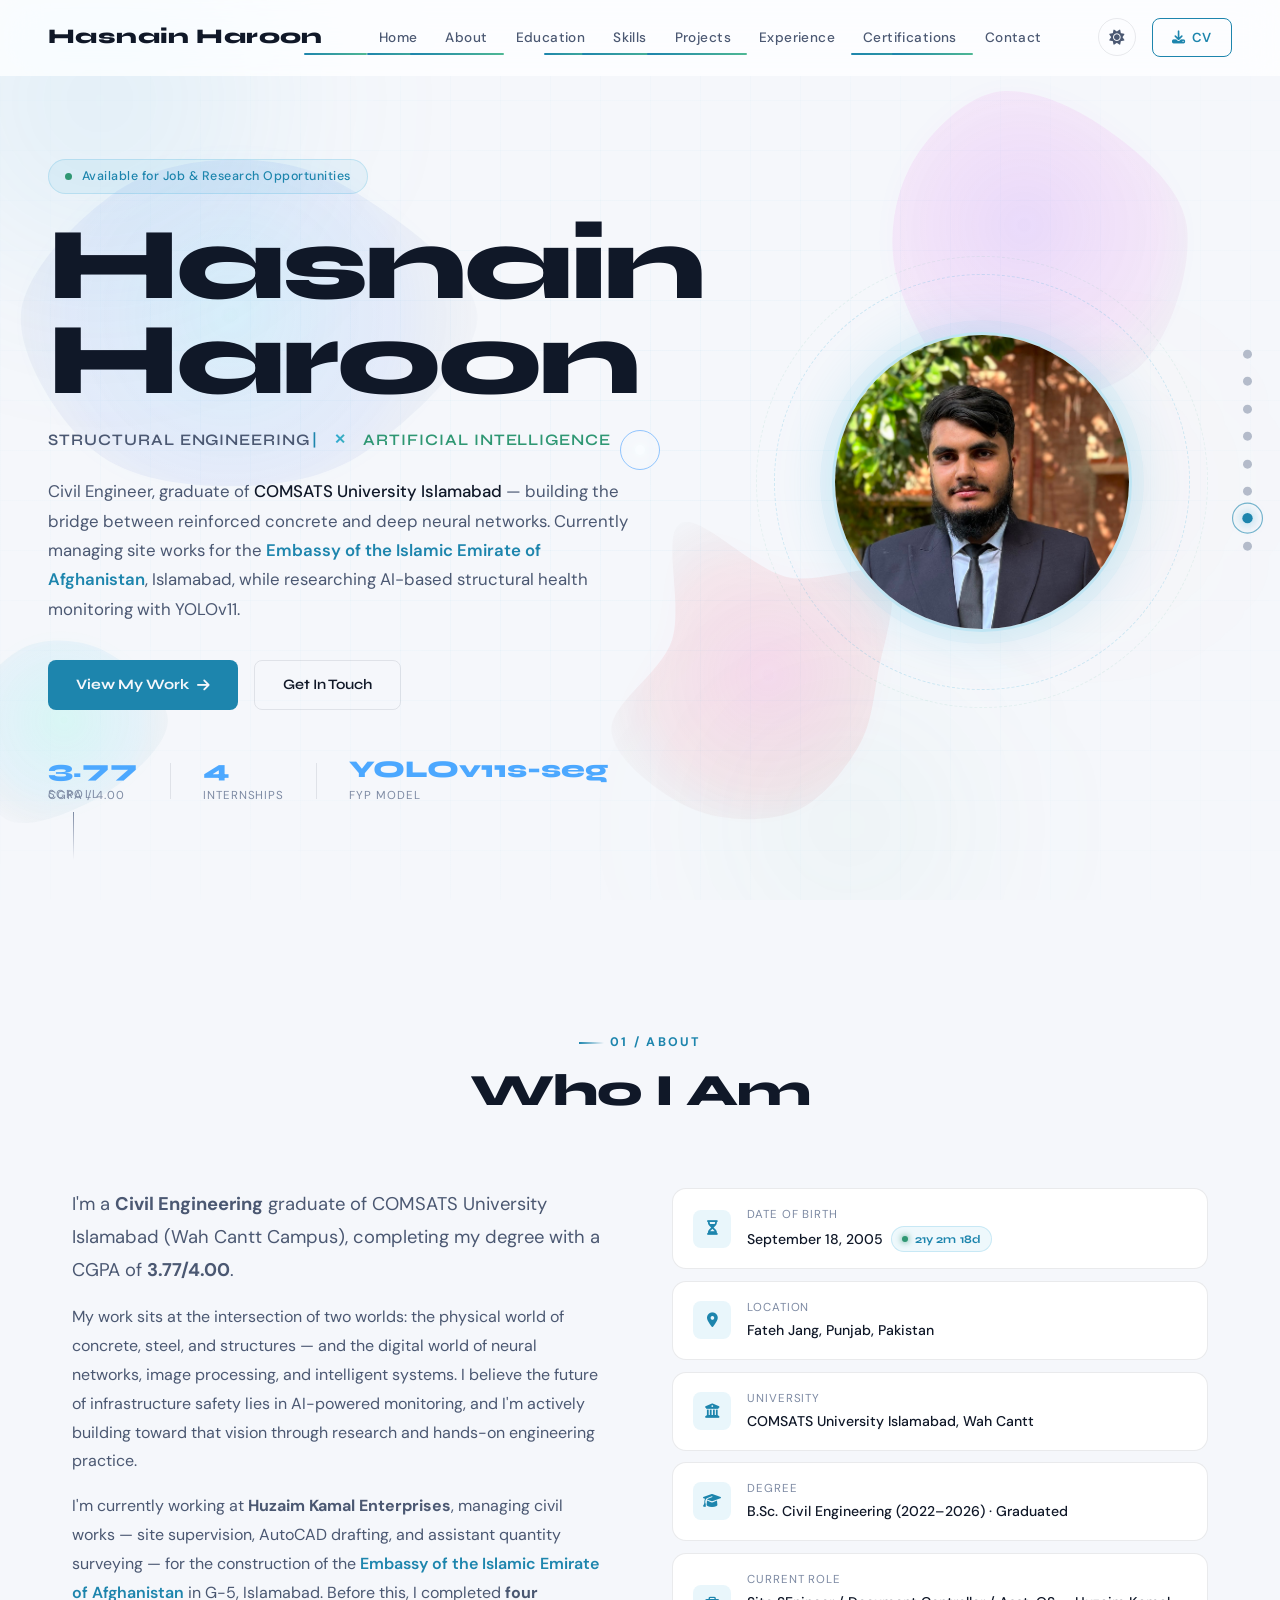
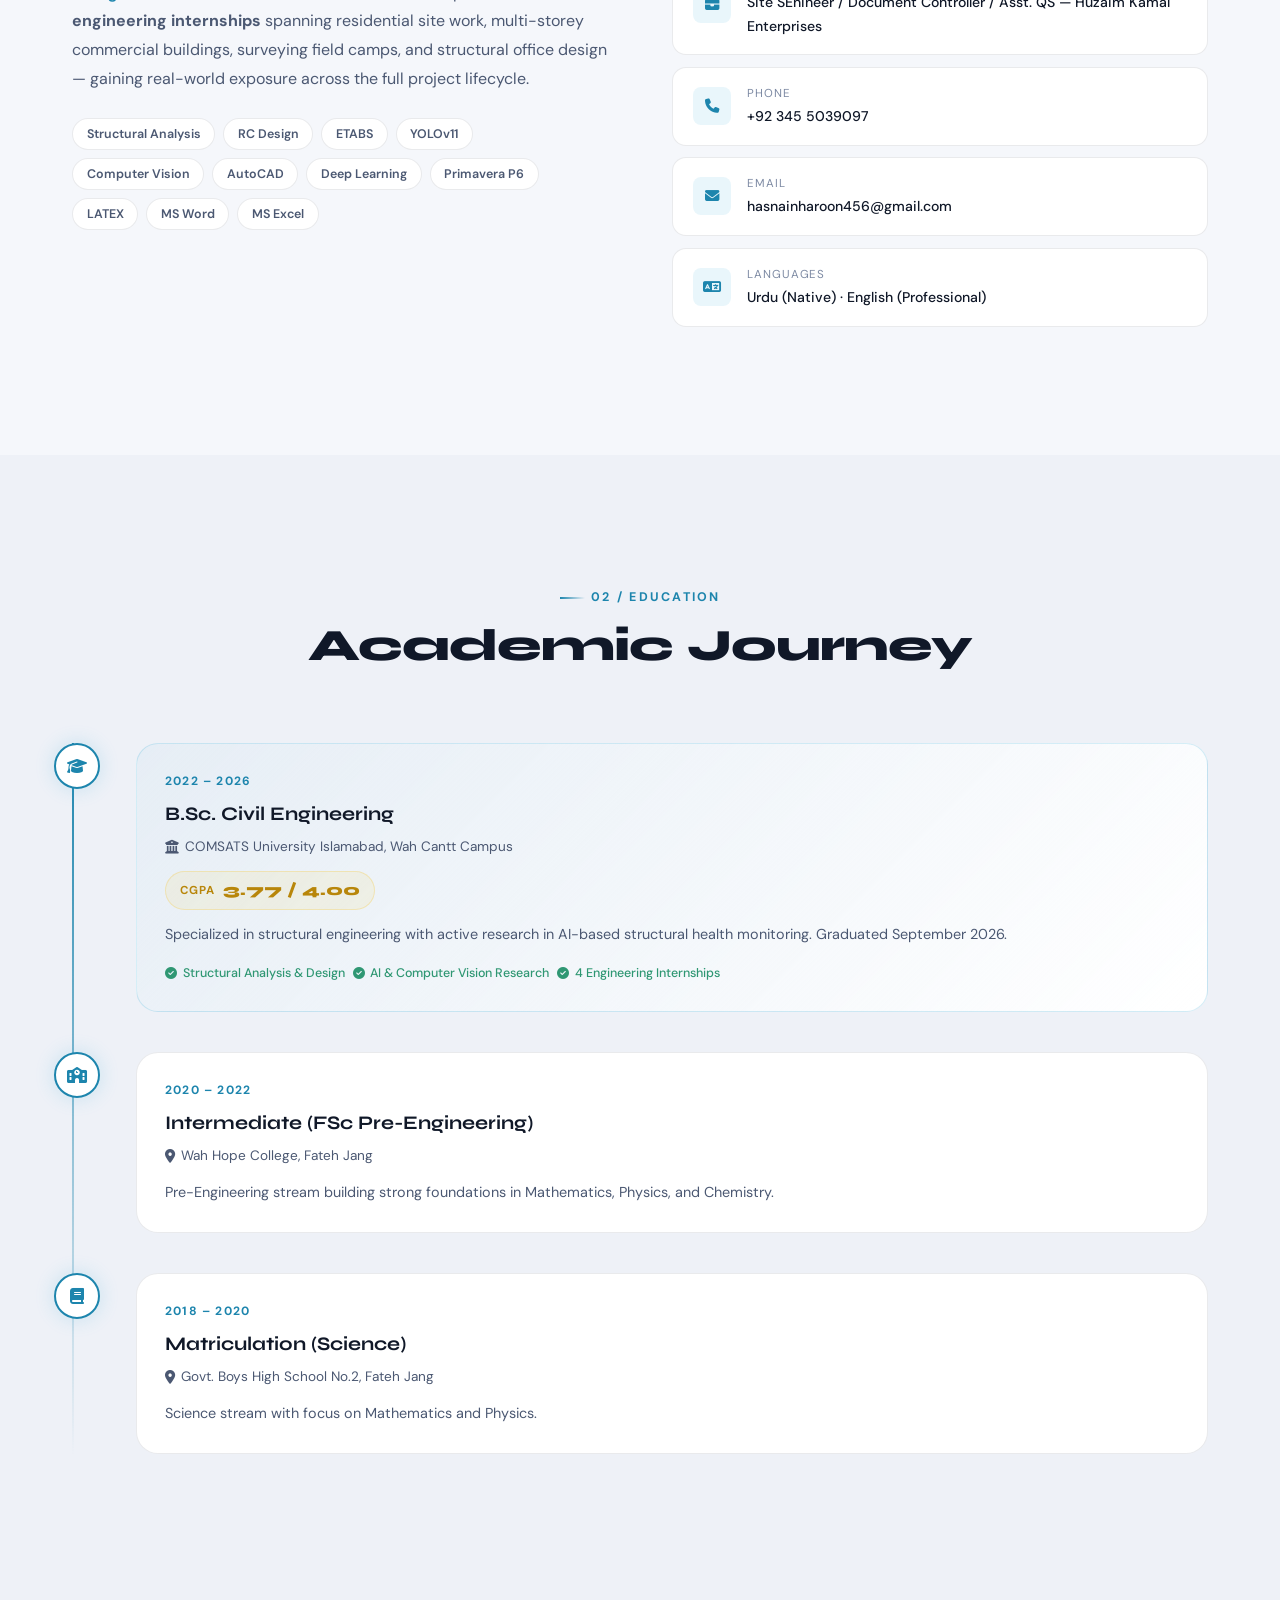
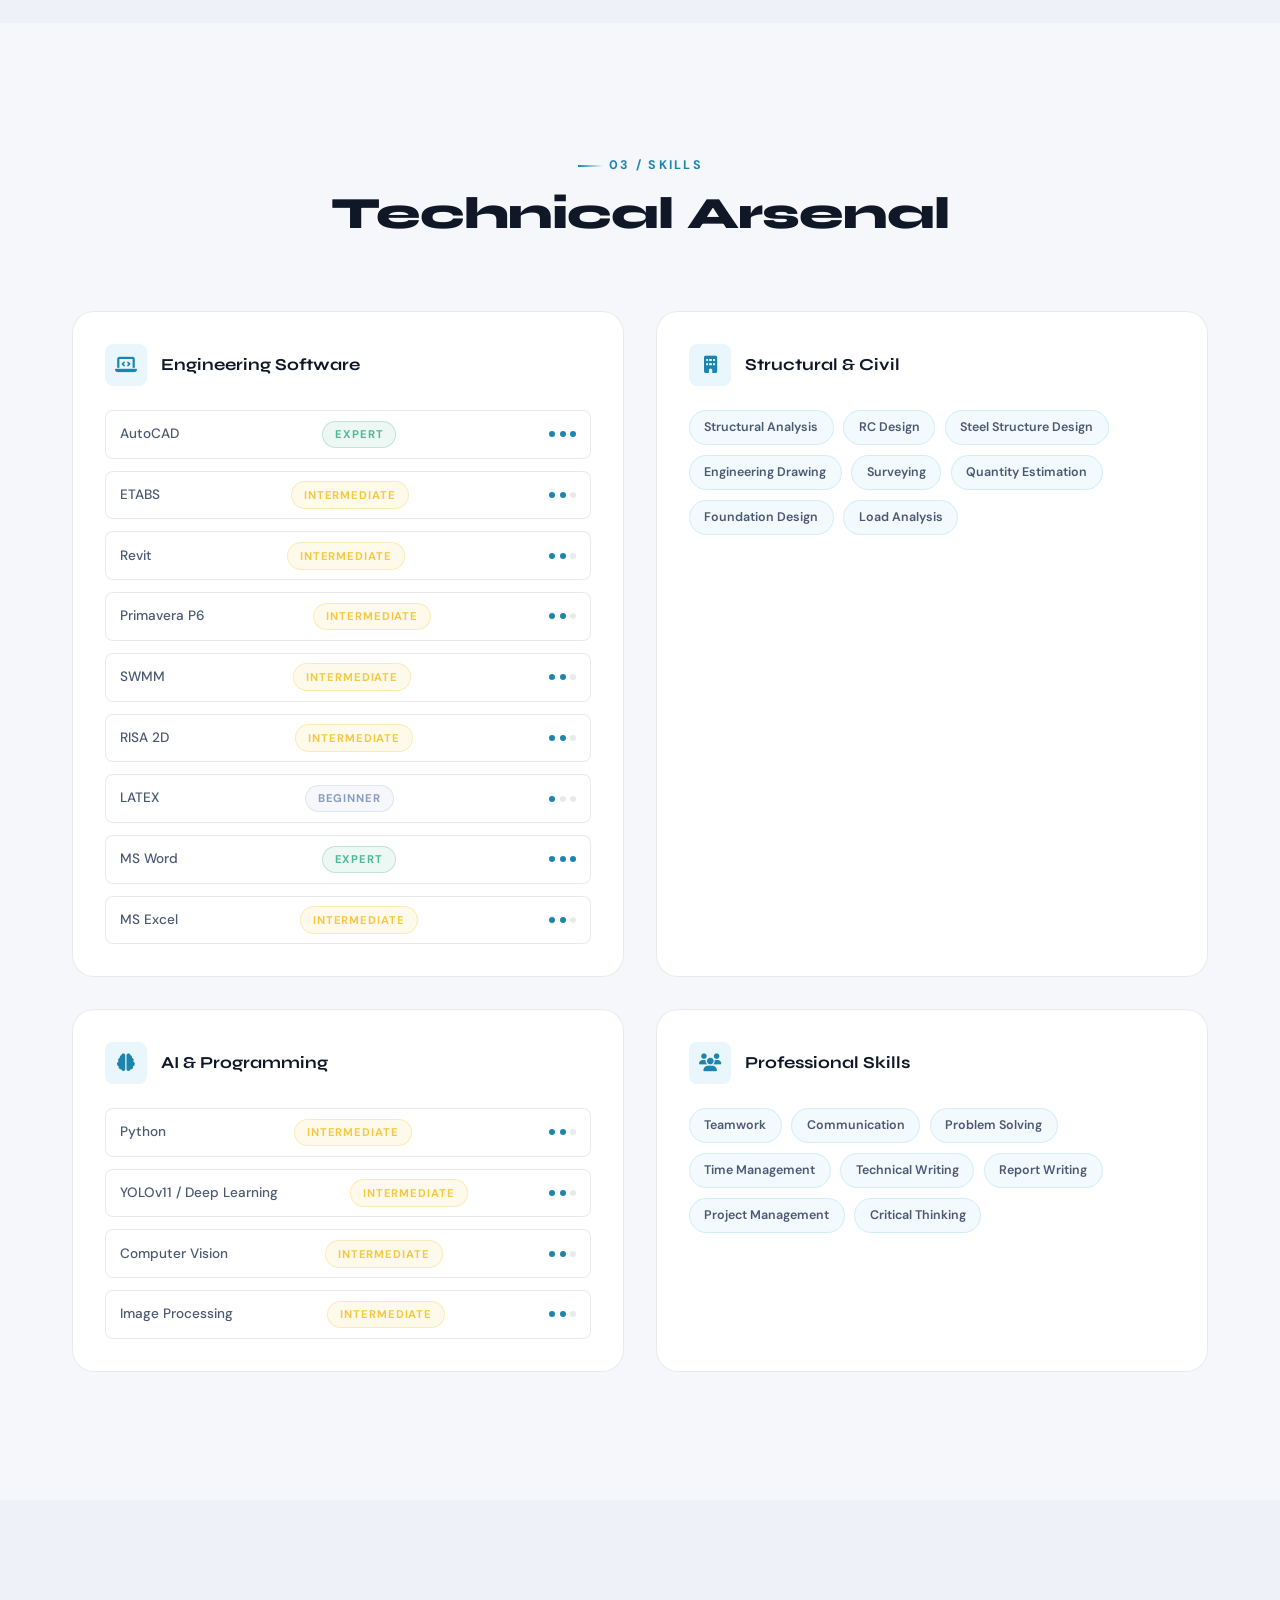
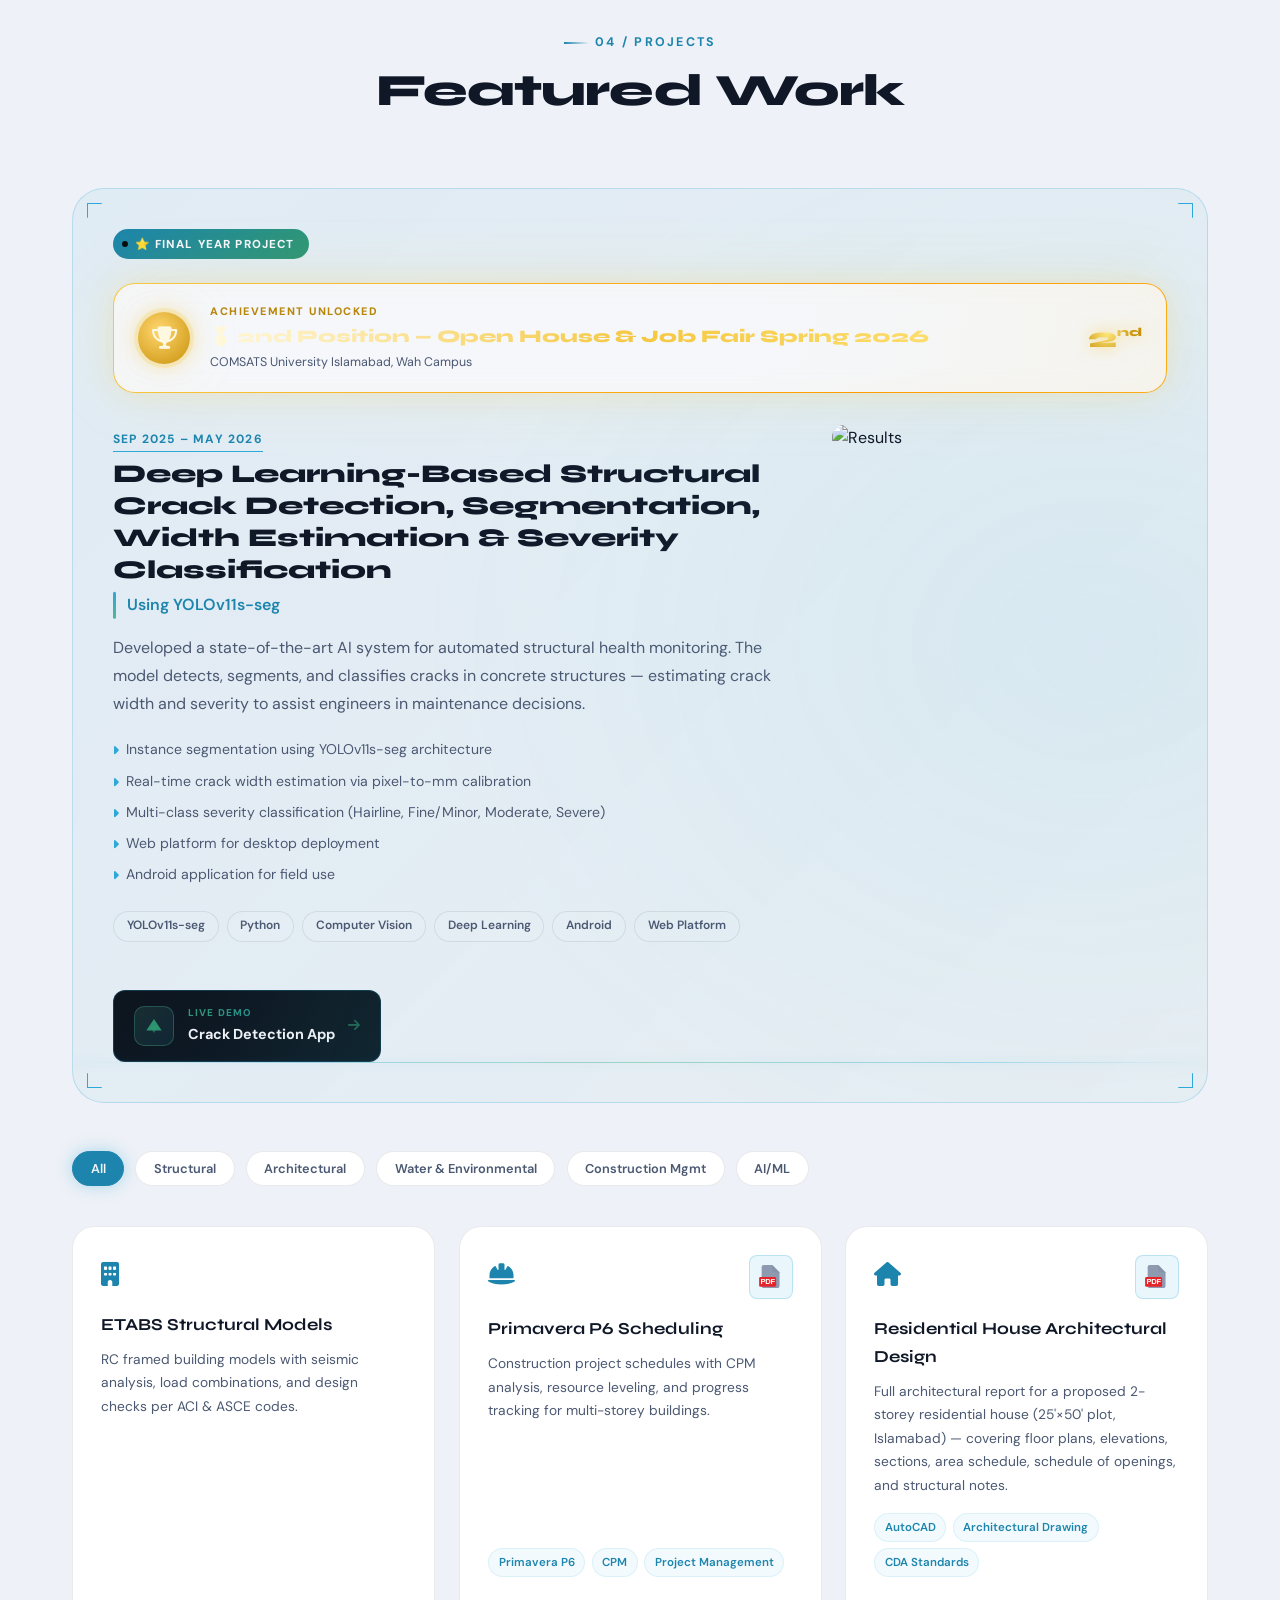
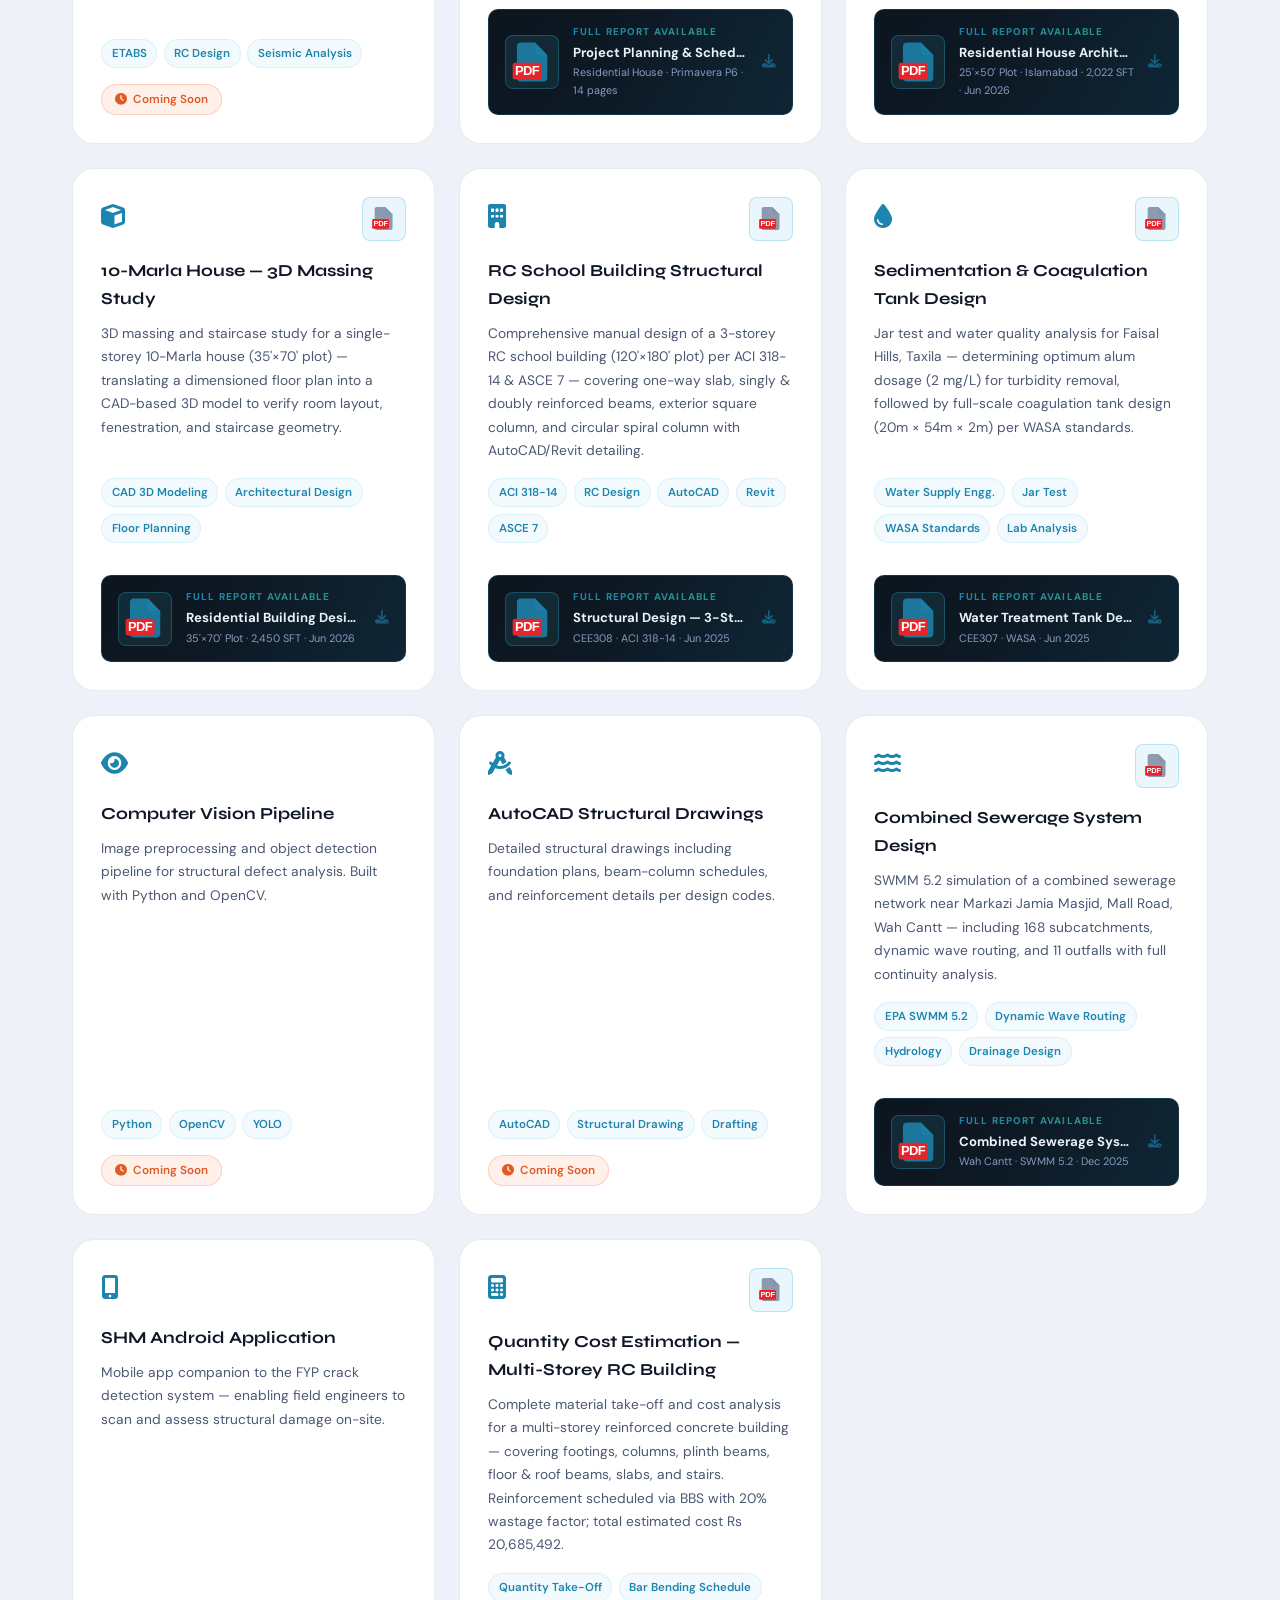
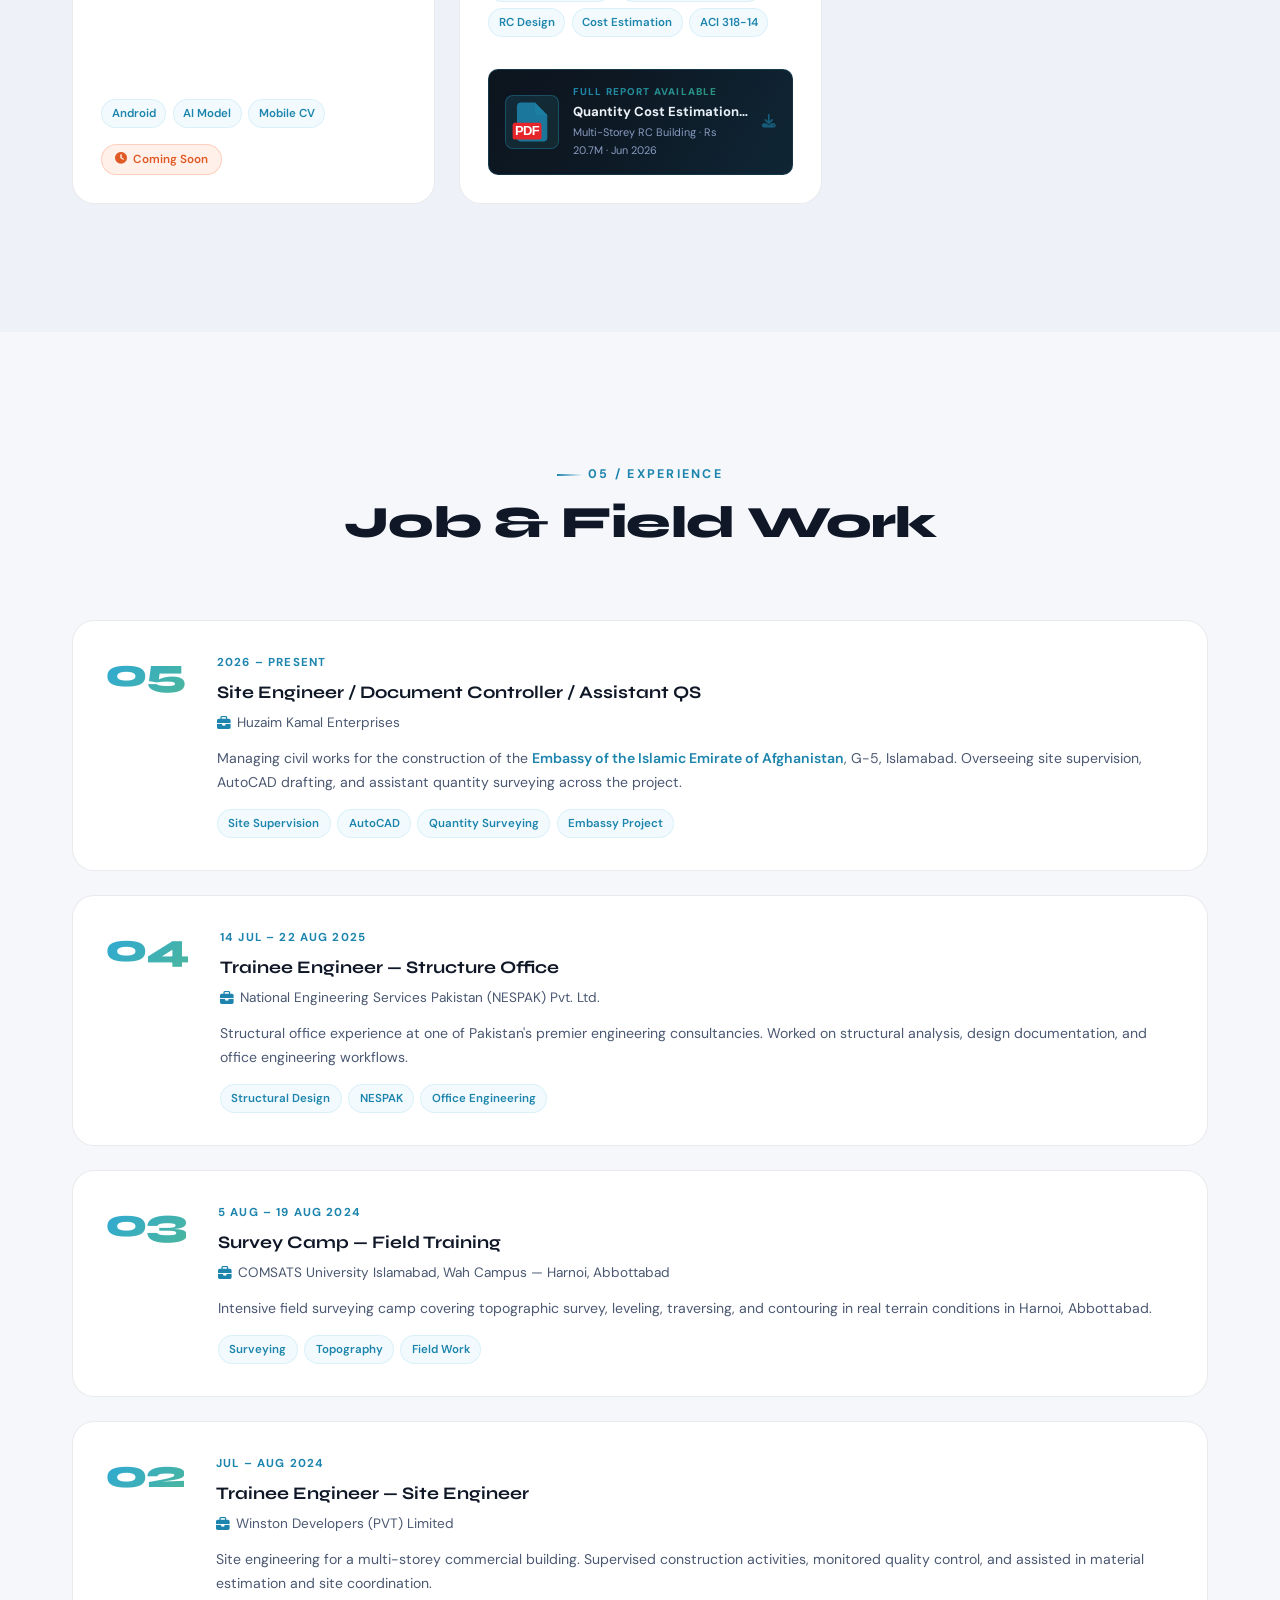
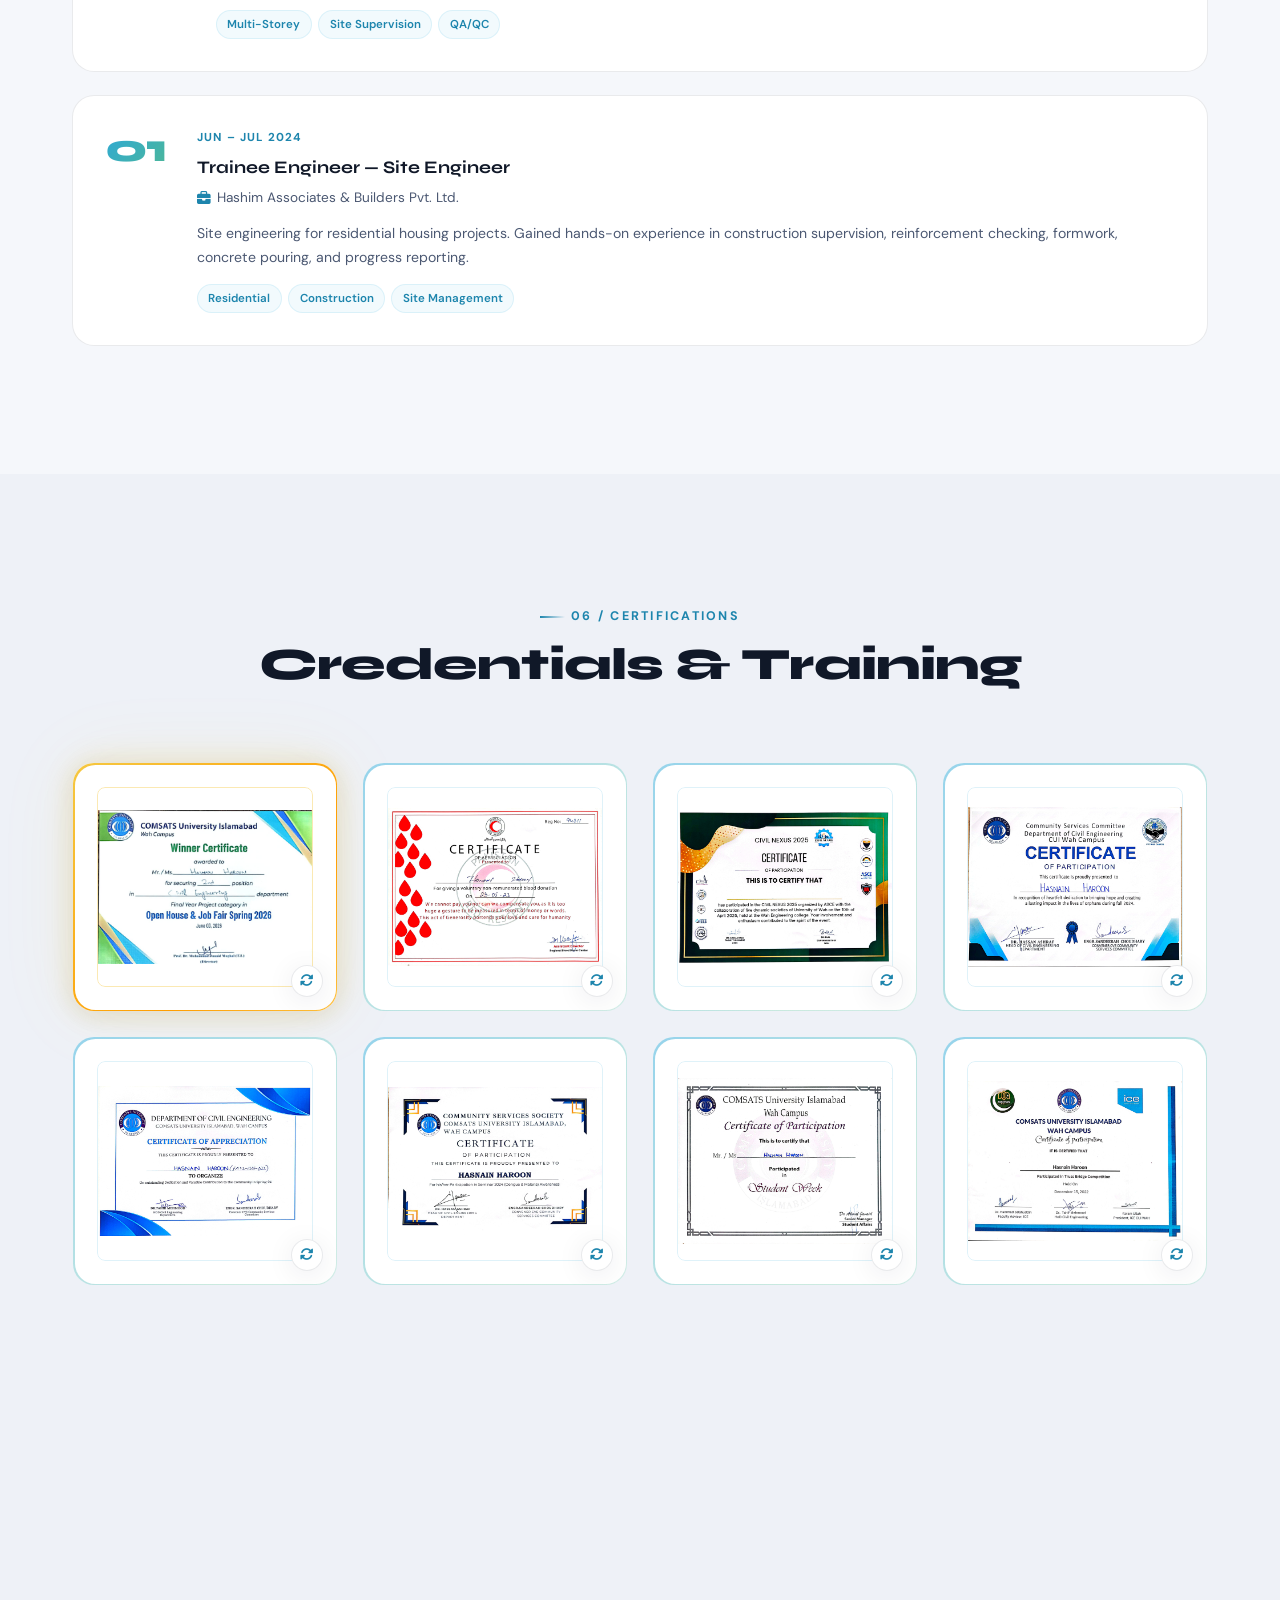
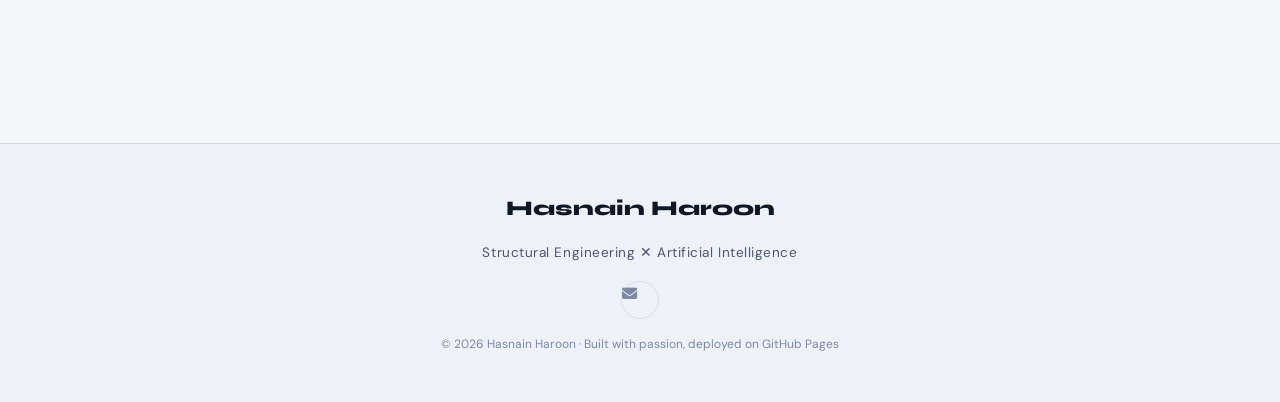
==== commit e431e7f7: "Add files via upload" ====
--- a/index.html
+++ b/index.html
@@ -266,7 +266,7 @@
             <div class="info-card-icon"><i class="fas fa-briefcase"></i></div>
             <div>
               <p class="info-card-label">Current Role</p>
-              <p class="info-card-value">Site Supervisor / AutoCAD Drafter / Asst. QS — Huzaim Kamal Enterprises</p>
+              <p class="info-card-value">Site SEnineer / Document Controller / Asst. QS — Huzaim Kamal Enterprises</p>
             </div>
           </div>
           <div class="info-card">
@@ -831,7 +831,7 @@
           <div class="exp-number">05</div>
           <div class="exp-content">
             <div class="exp-period">2026 – Present</div>
-            <h3 class="exp-role">Site Supervisor / AutoCAD Drafter / Assistant QS</h3>
+            <h3 class="exp-role">Site Engineer / Document Controller / Assistant QS</h3>
             <p class="exp-company"><i class="fas fa-briefcase"></i> Huzaim Kamal Enterprises</p>
             <p class="exp-desc">Managing civil works for the construction of the <span class="highlight-embassy">Embassy of the Islamic Emirate of Afghanistan</span>, G-5, Islamabad. Overseeing site supervision, AutoCAD drafting, and assistant quantity surveying across the project.</p>
             <div class="exp-tags">
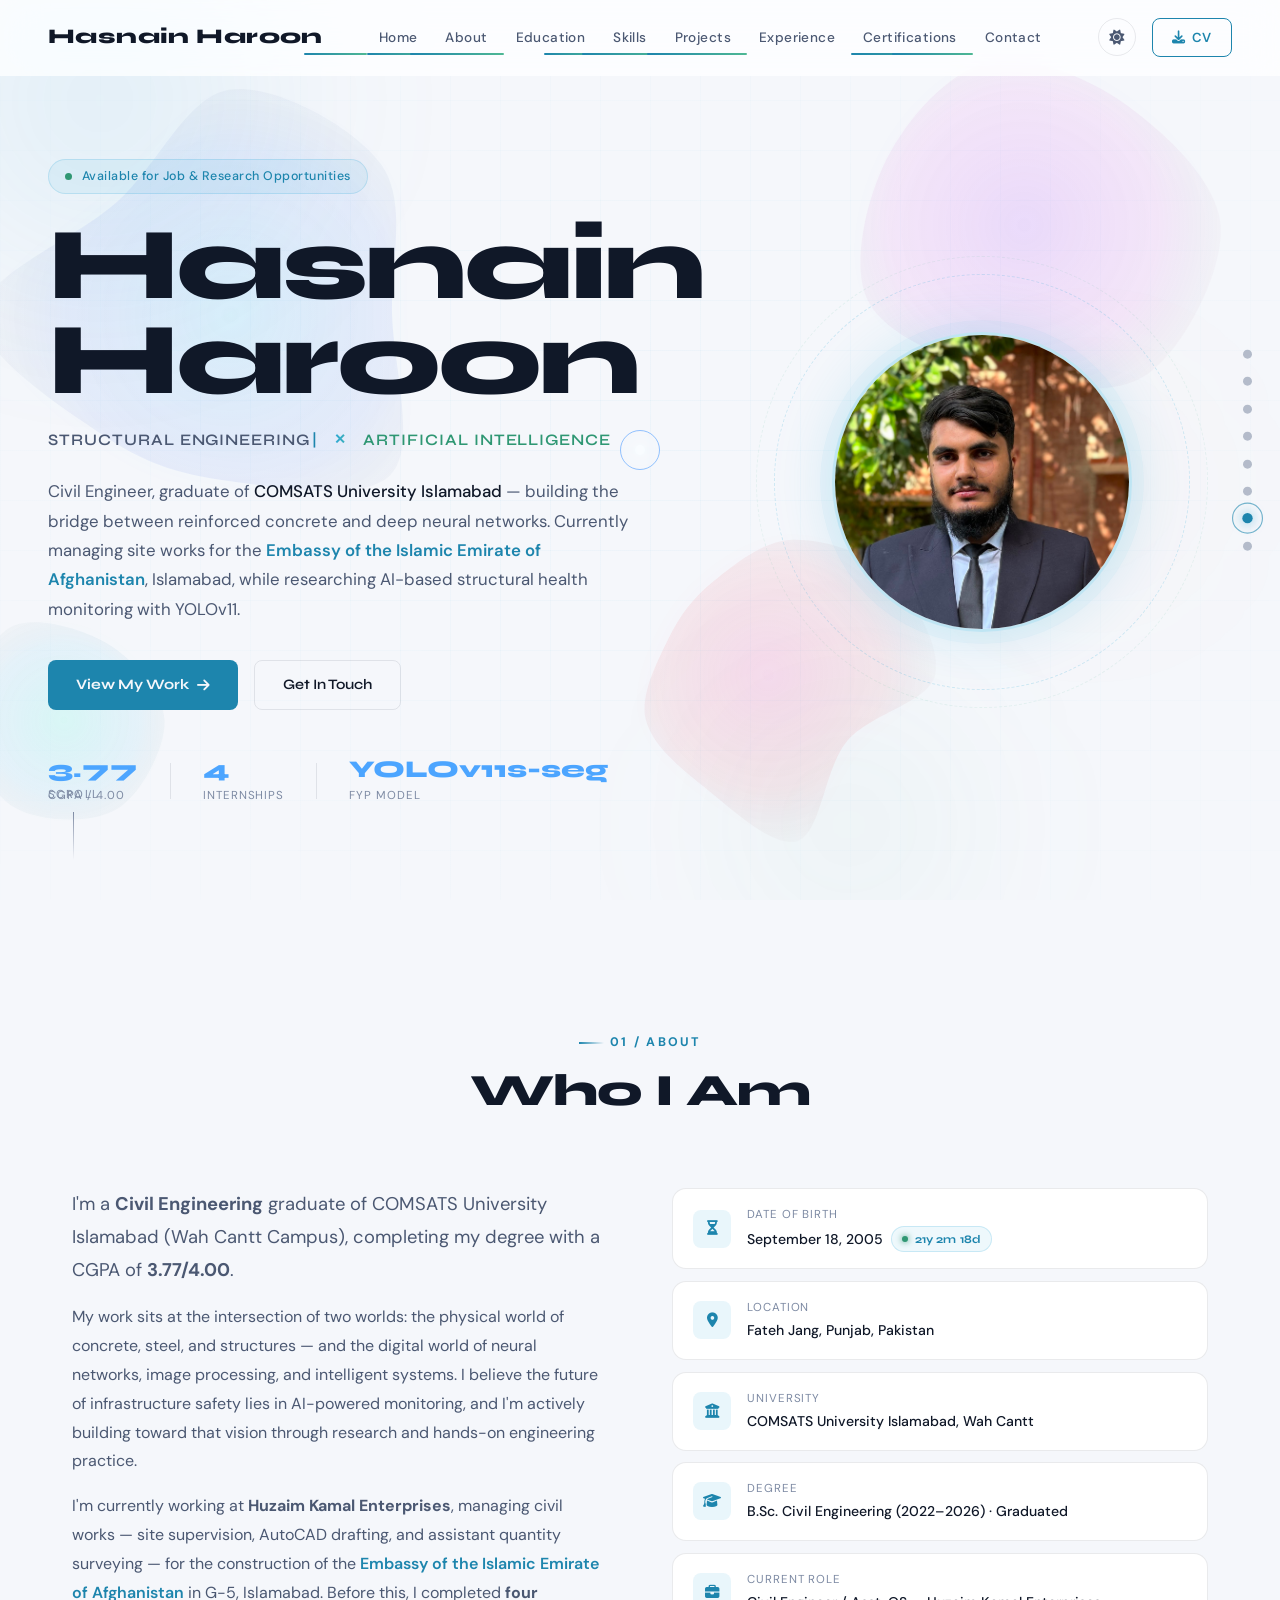
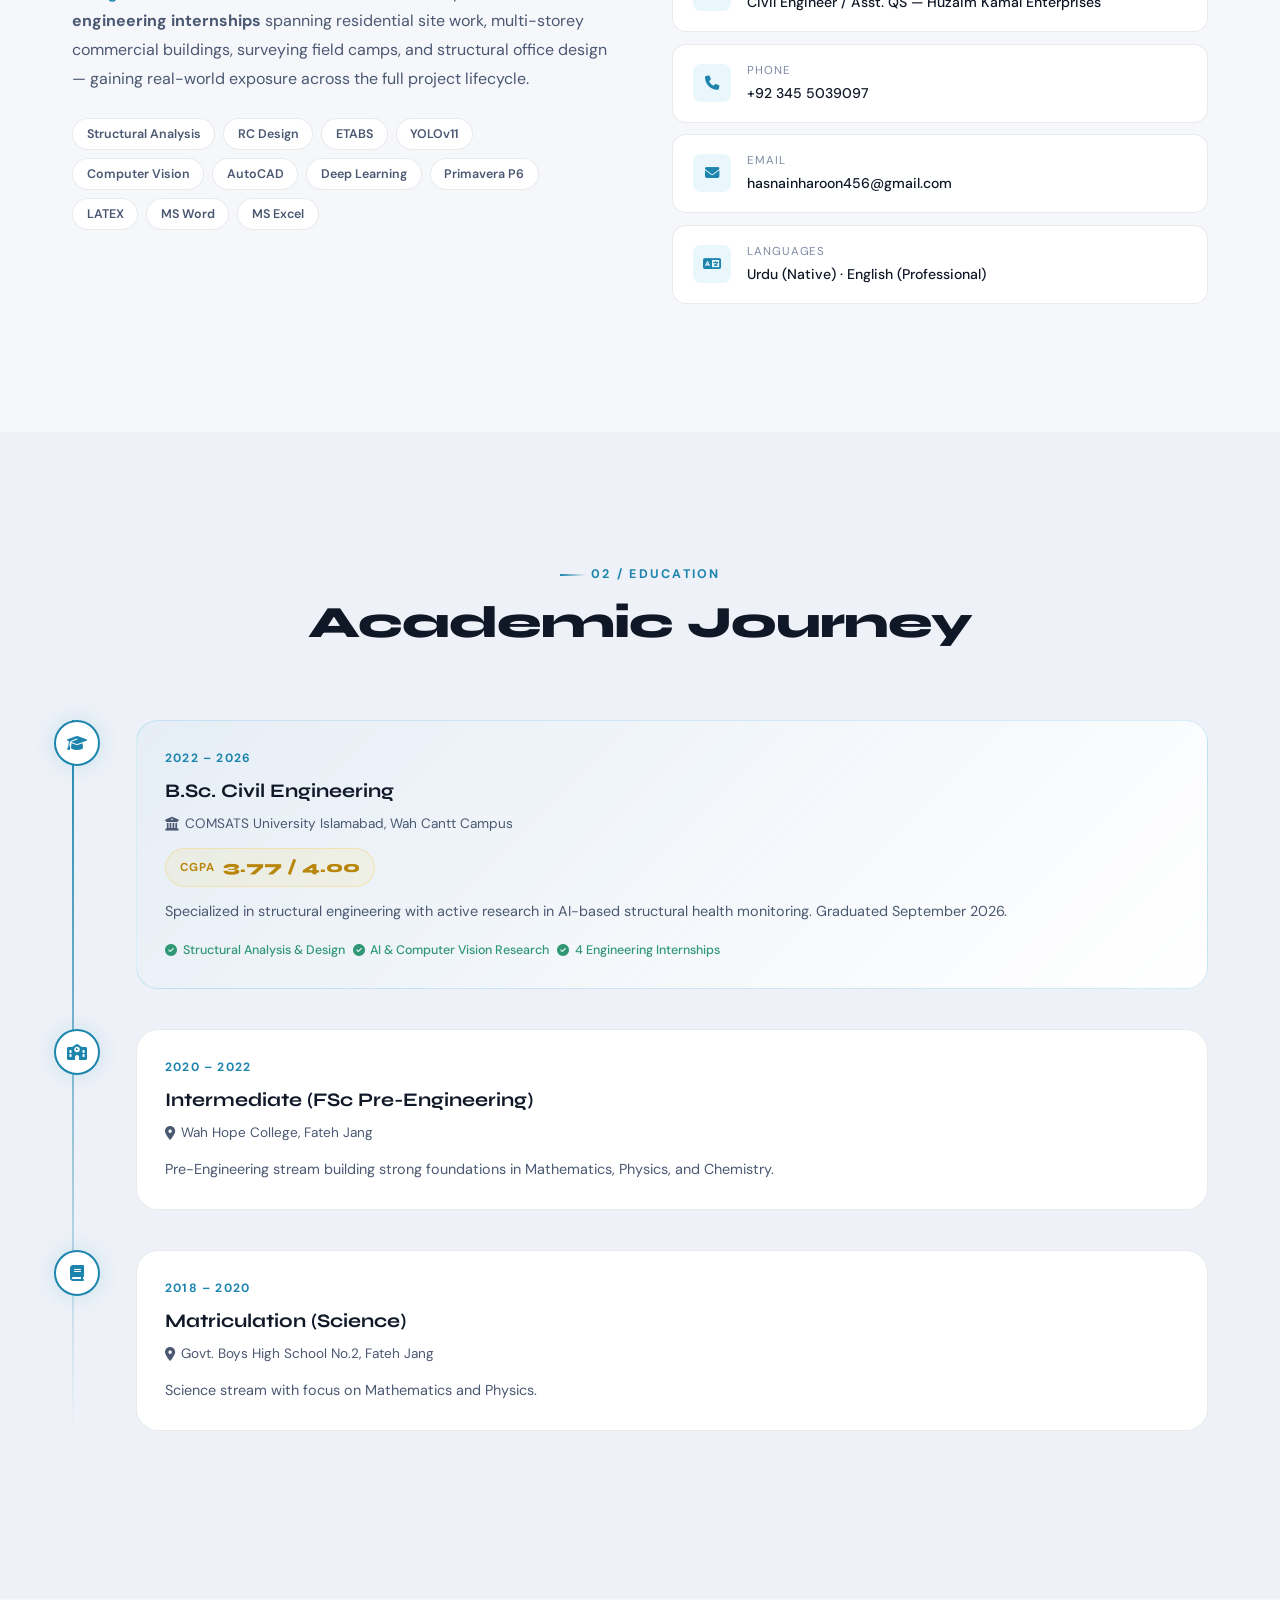
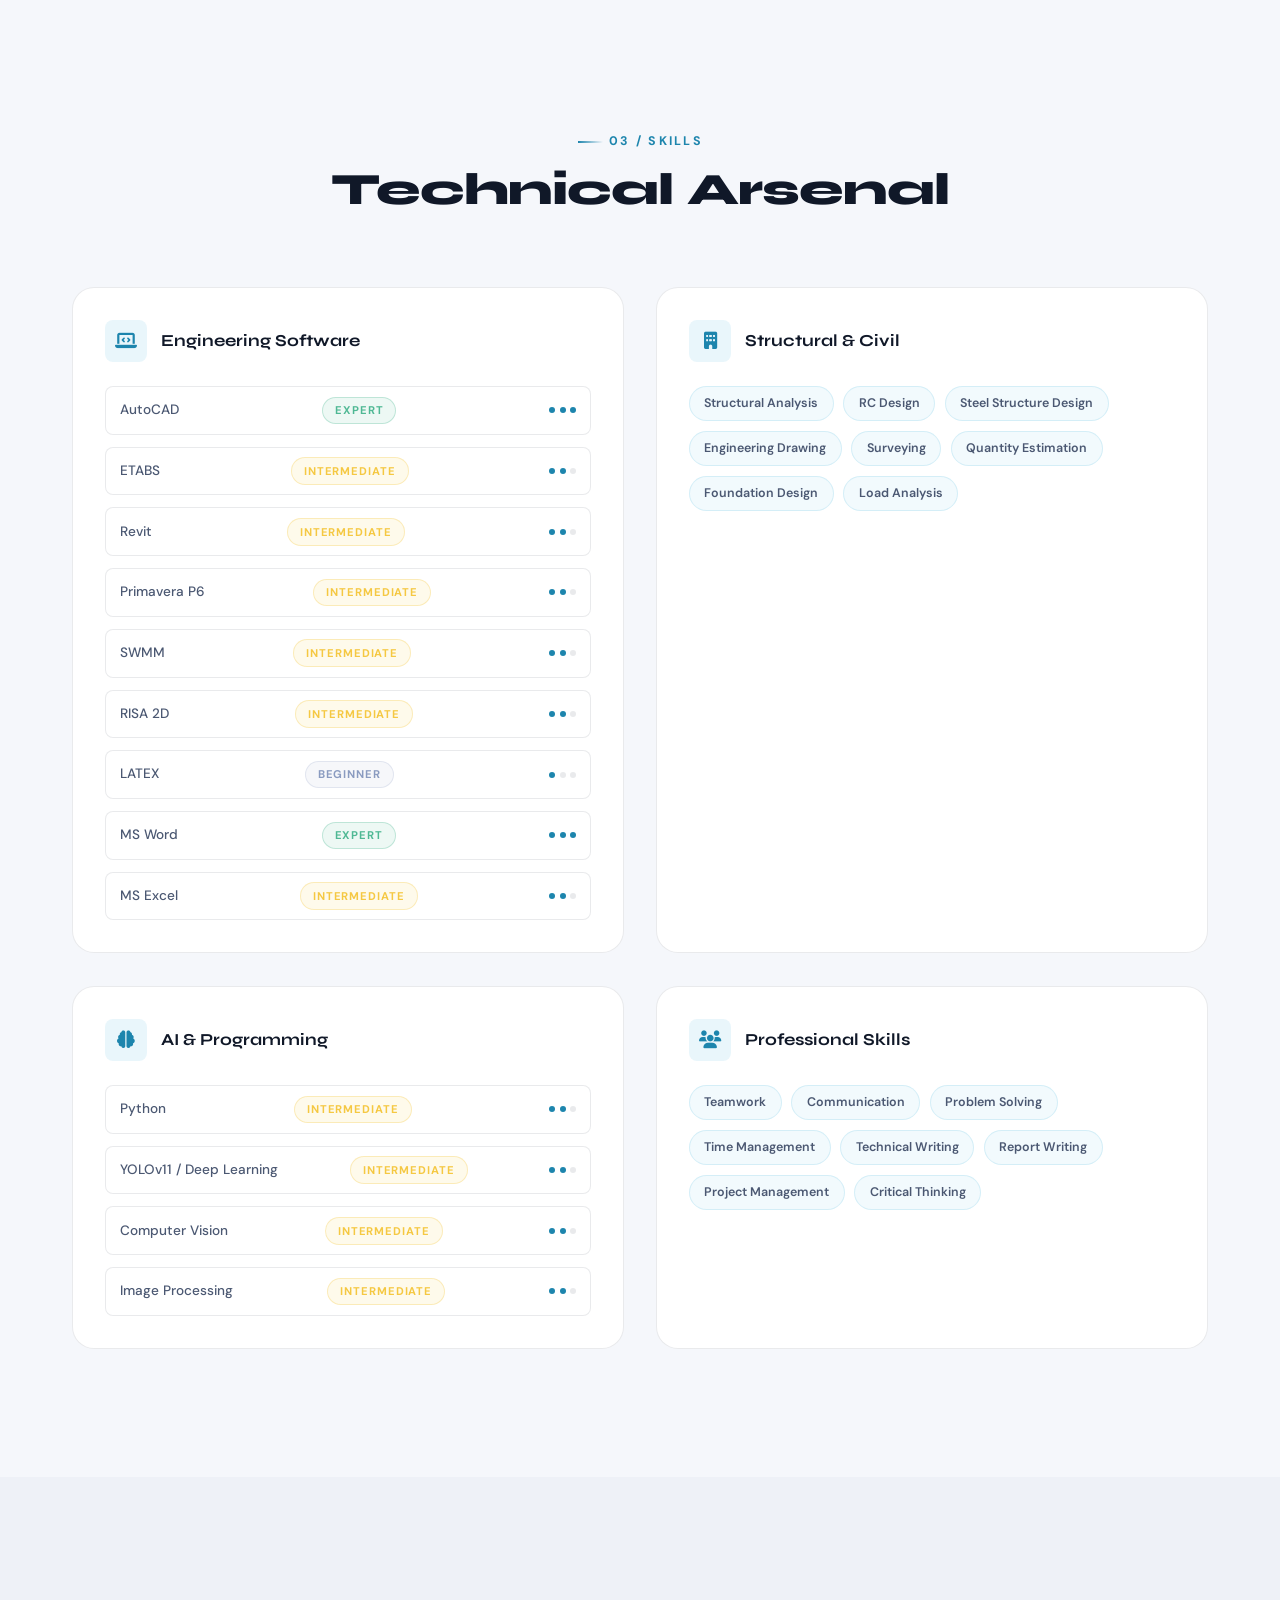
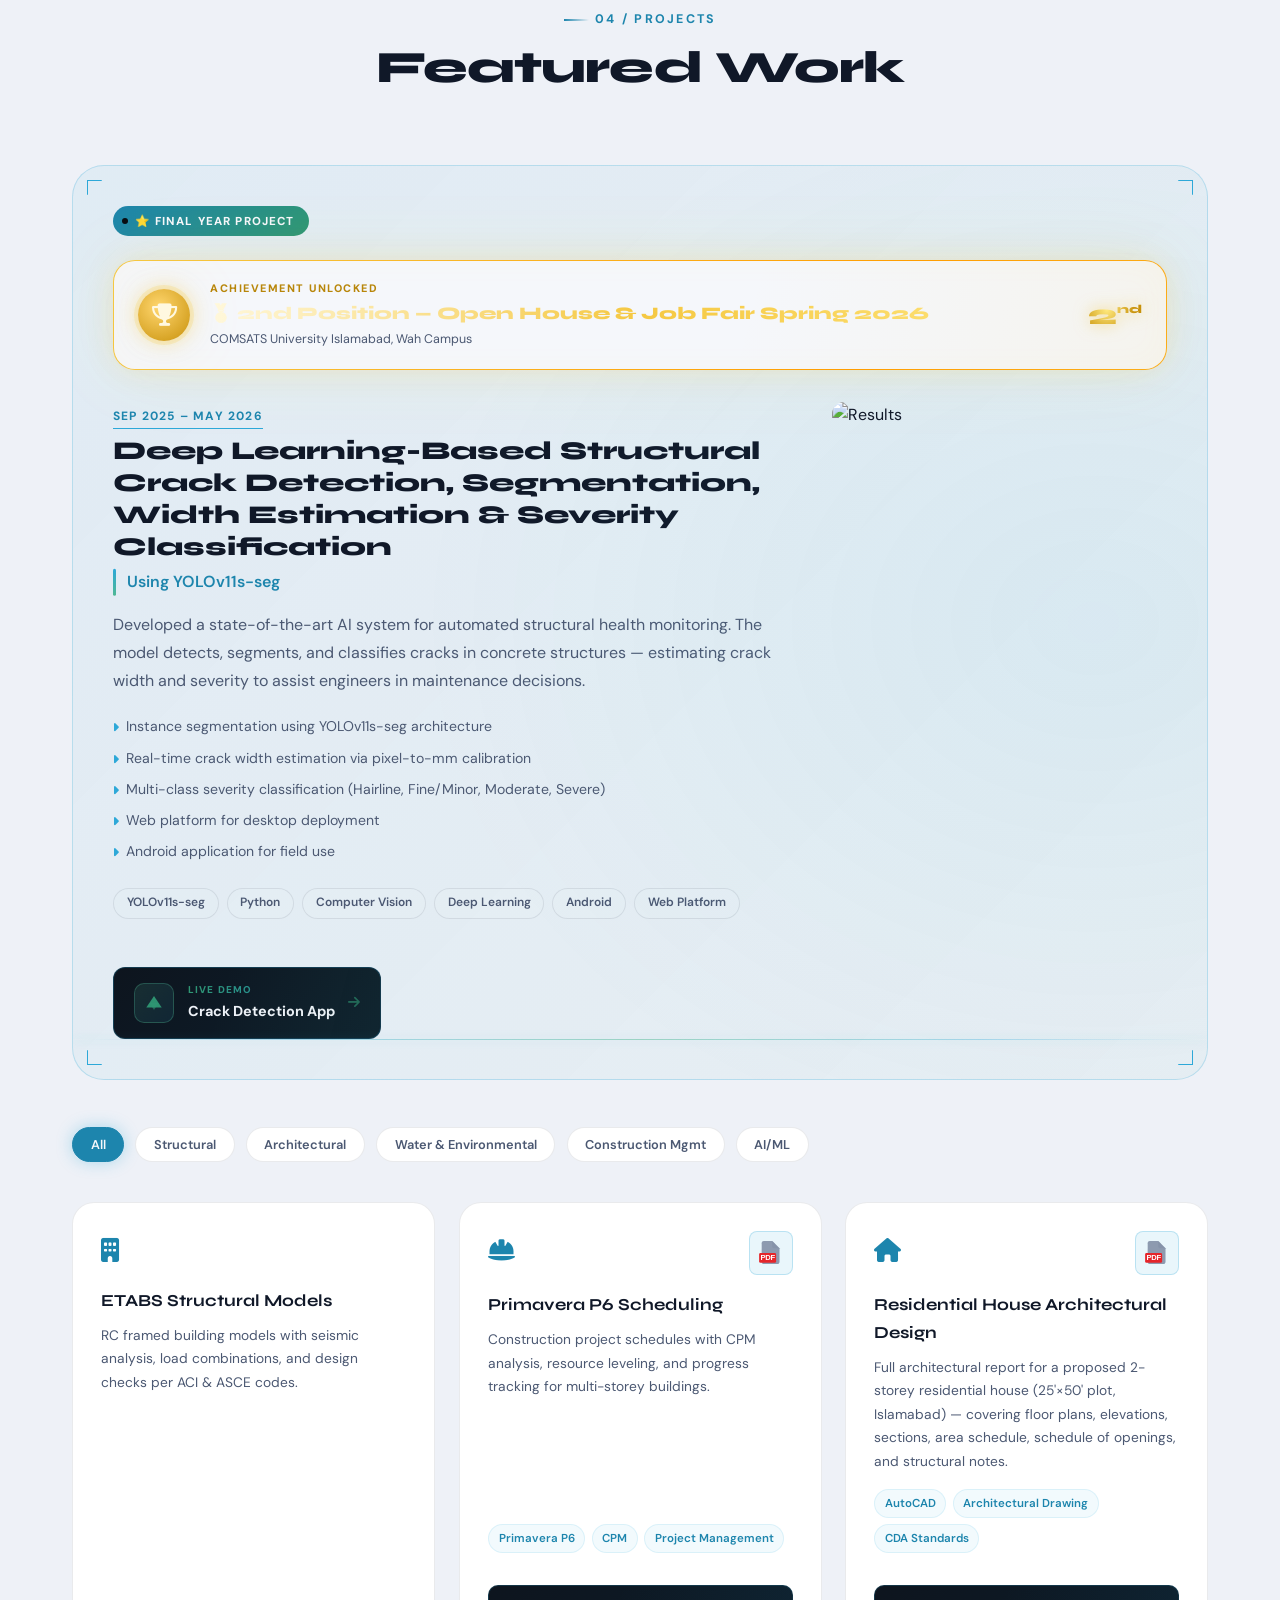
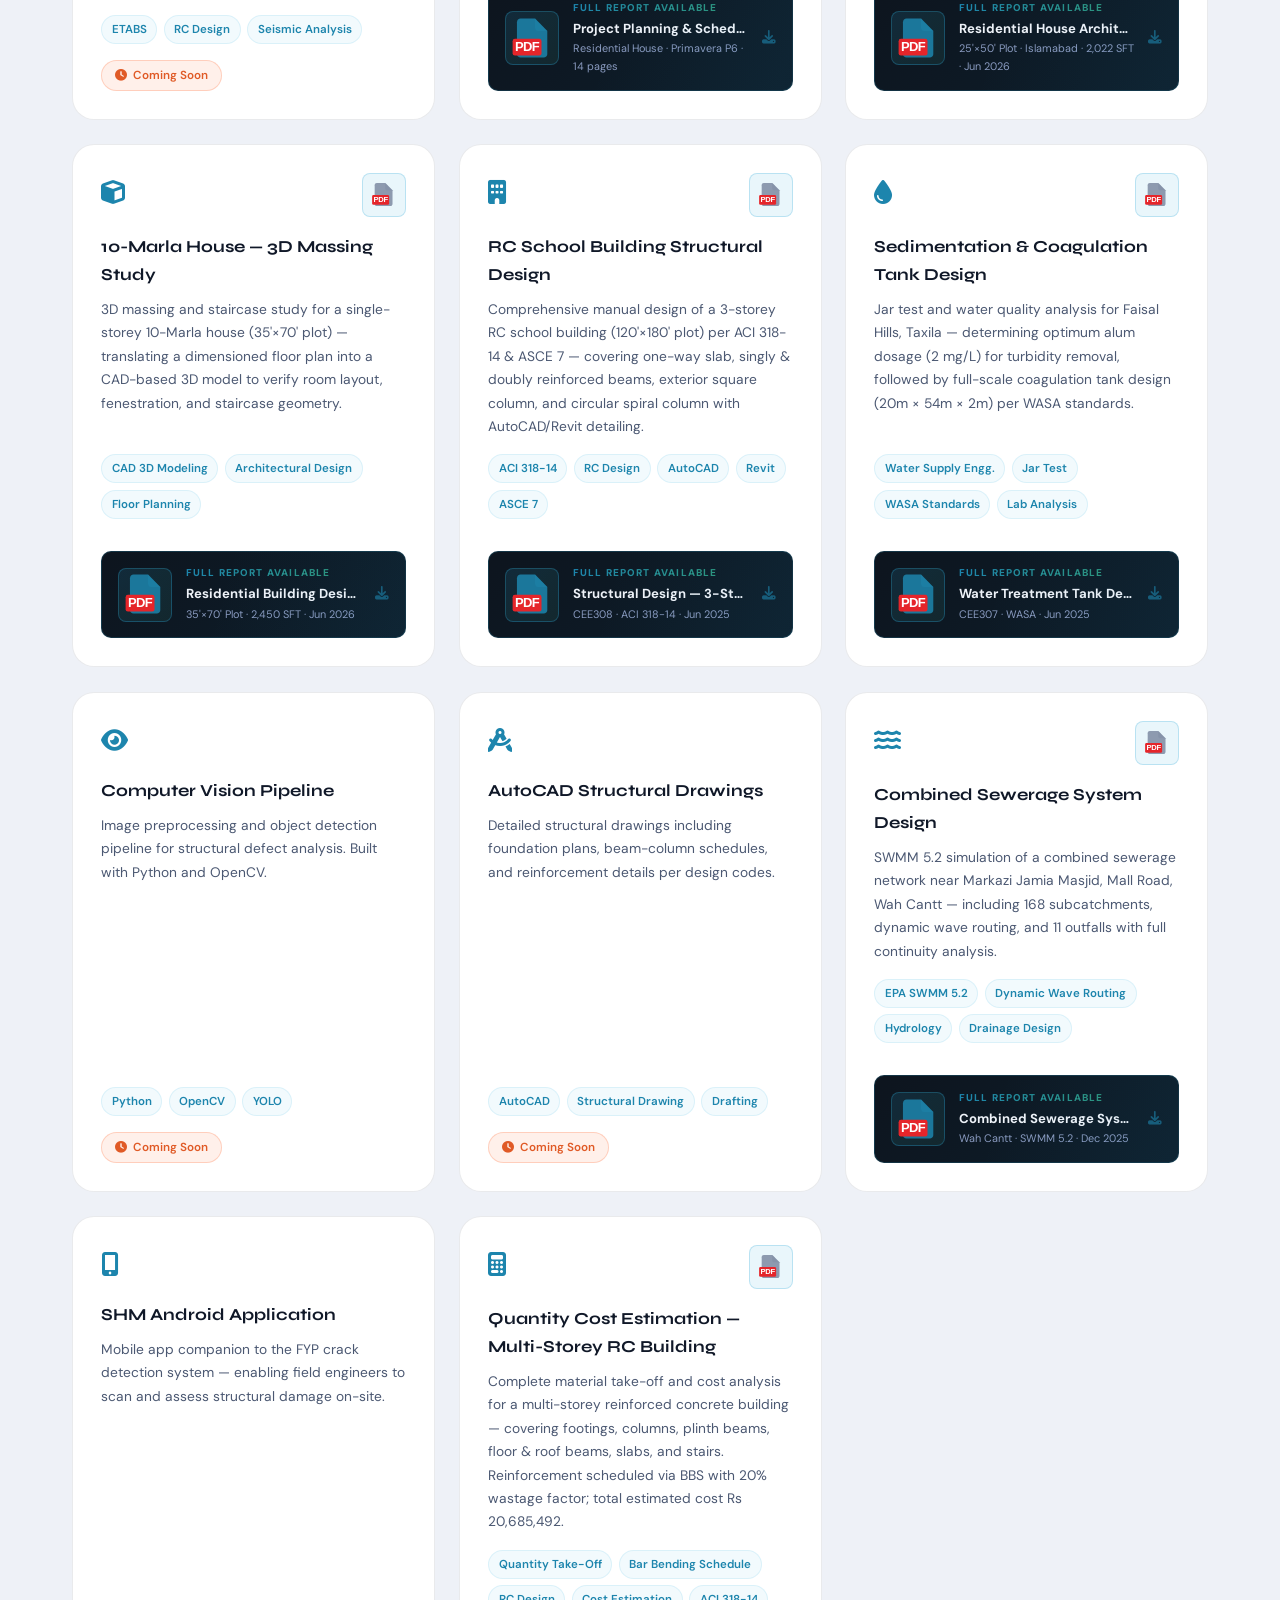
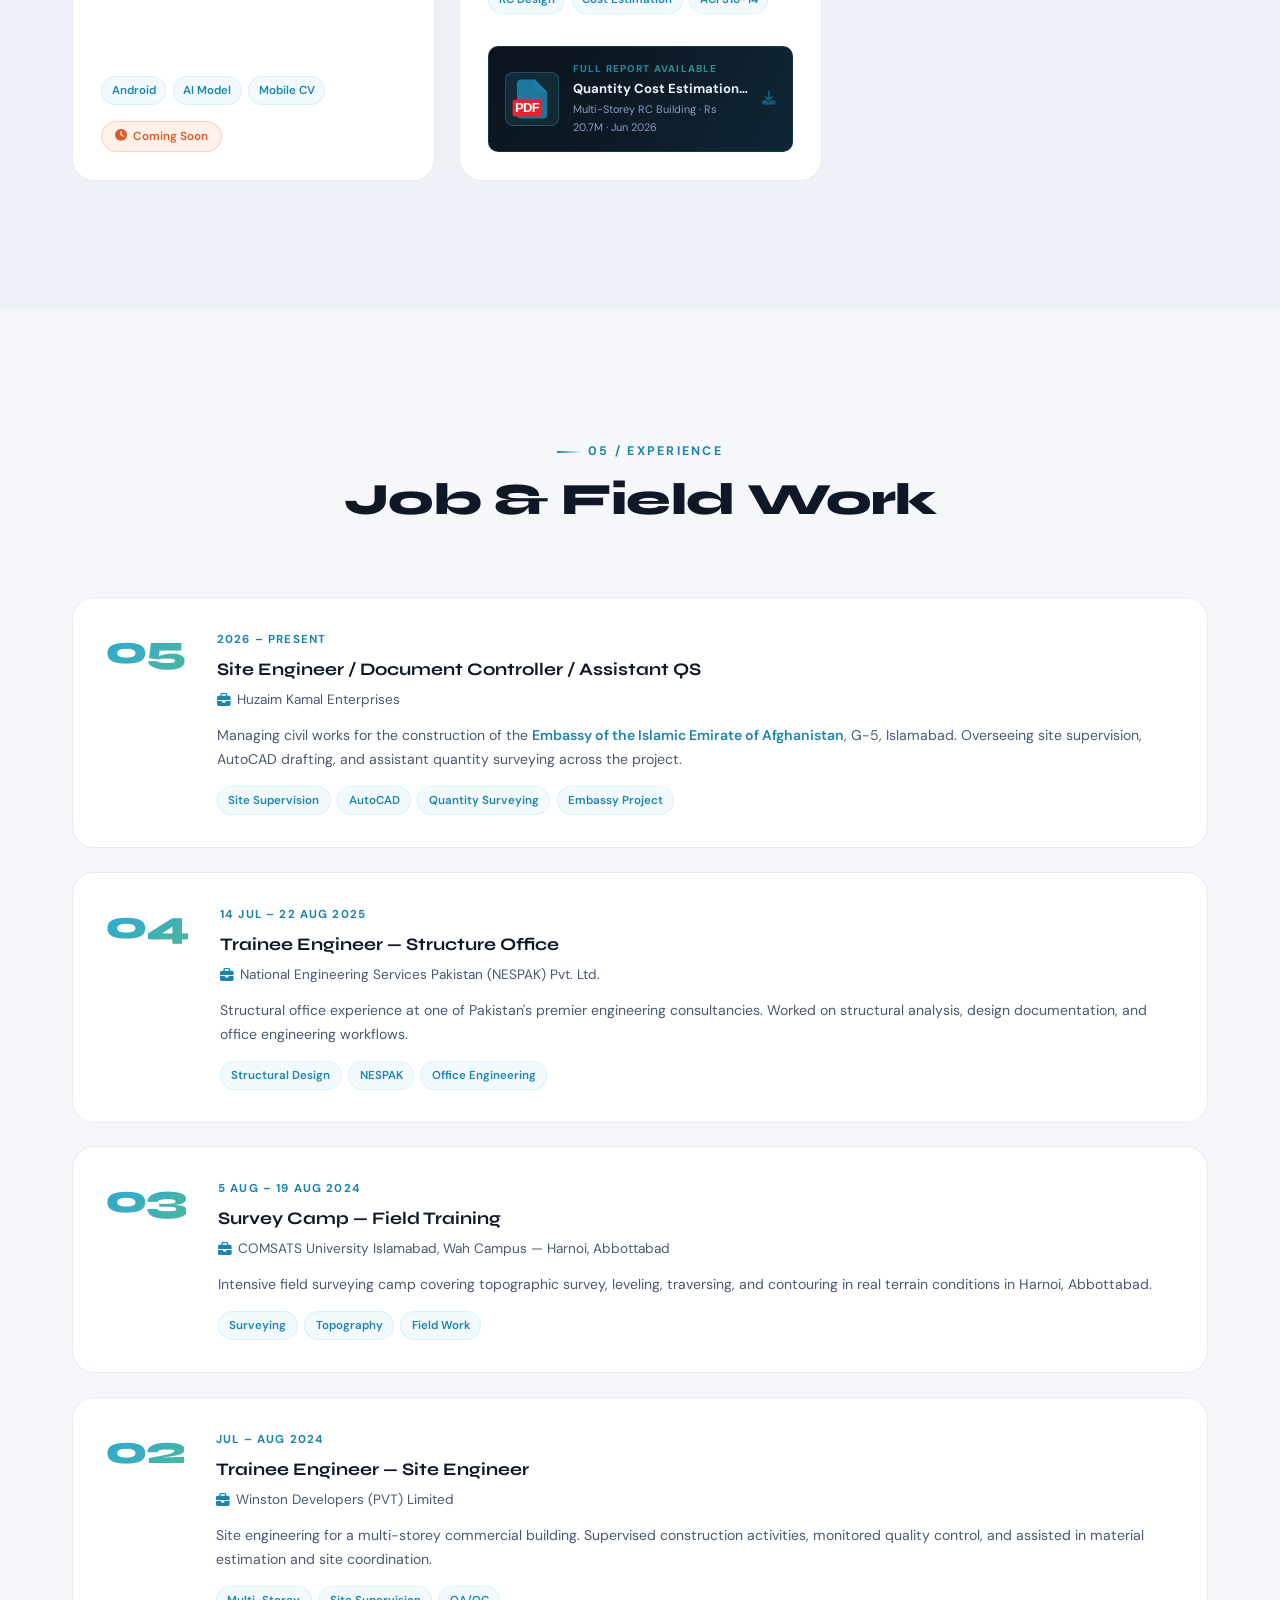
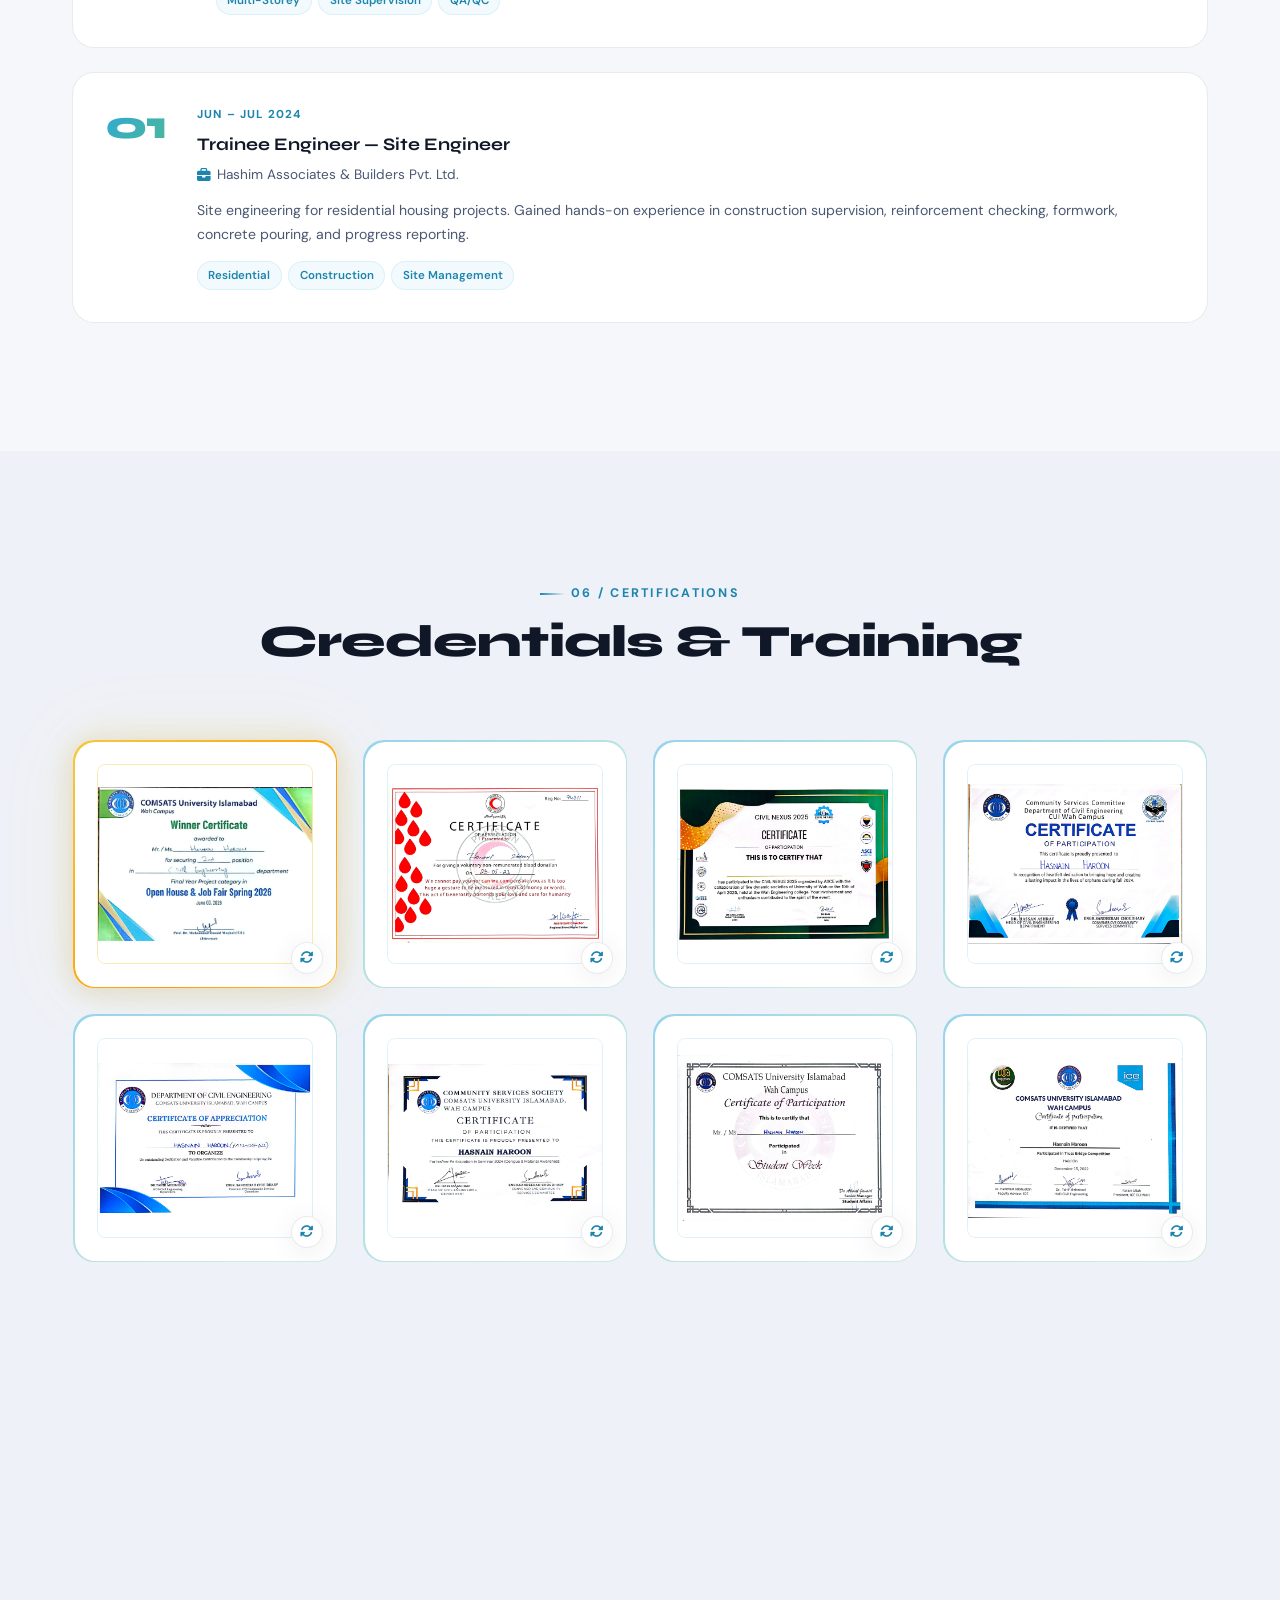
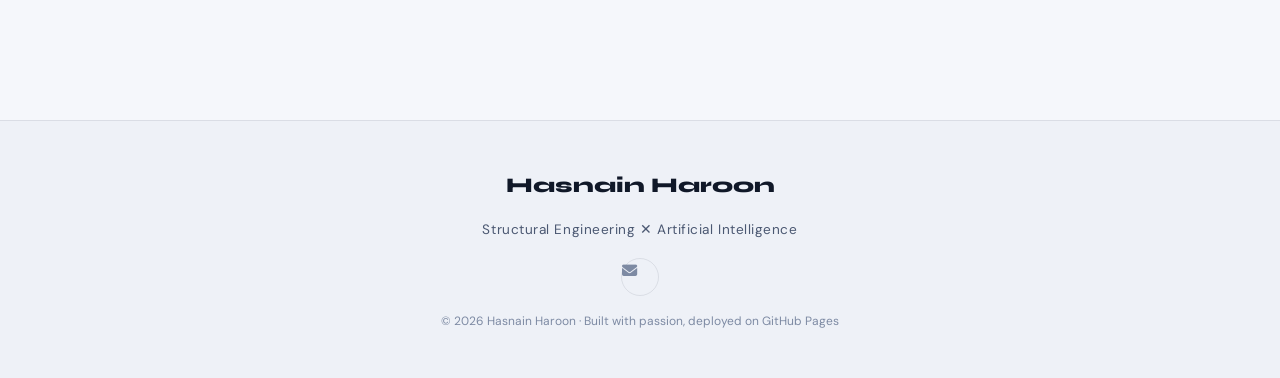
==== commit 4cd86ee7: "Update current role in info card" ====
--- a/index.html
+++ b/index.html
@@ -266,7 +266,7 @@
             <div class="info-card-icon"><i class="fas fa-briefcase"></i></div>
             <div>
               <p class="info-card-label">Current Role</p>
-              <p class="info-card-value">Site SEnineer / Document Controller / Asst. QS — Huzaim Kamal Enterprises</p>
+              <p class="info-card-value">Civil Engineer / Asst. QS — Huzaim Kamal Enterprises</p>
             </div>
           </div>
           <div class="info-card">
@@ -1247,4 +1247,4 @@
   <script src="script.js"></script>
 
 </body>
-</html>+</html>
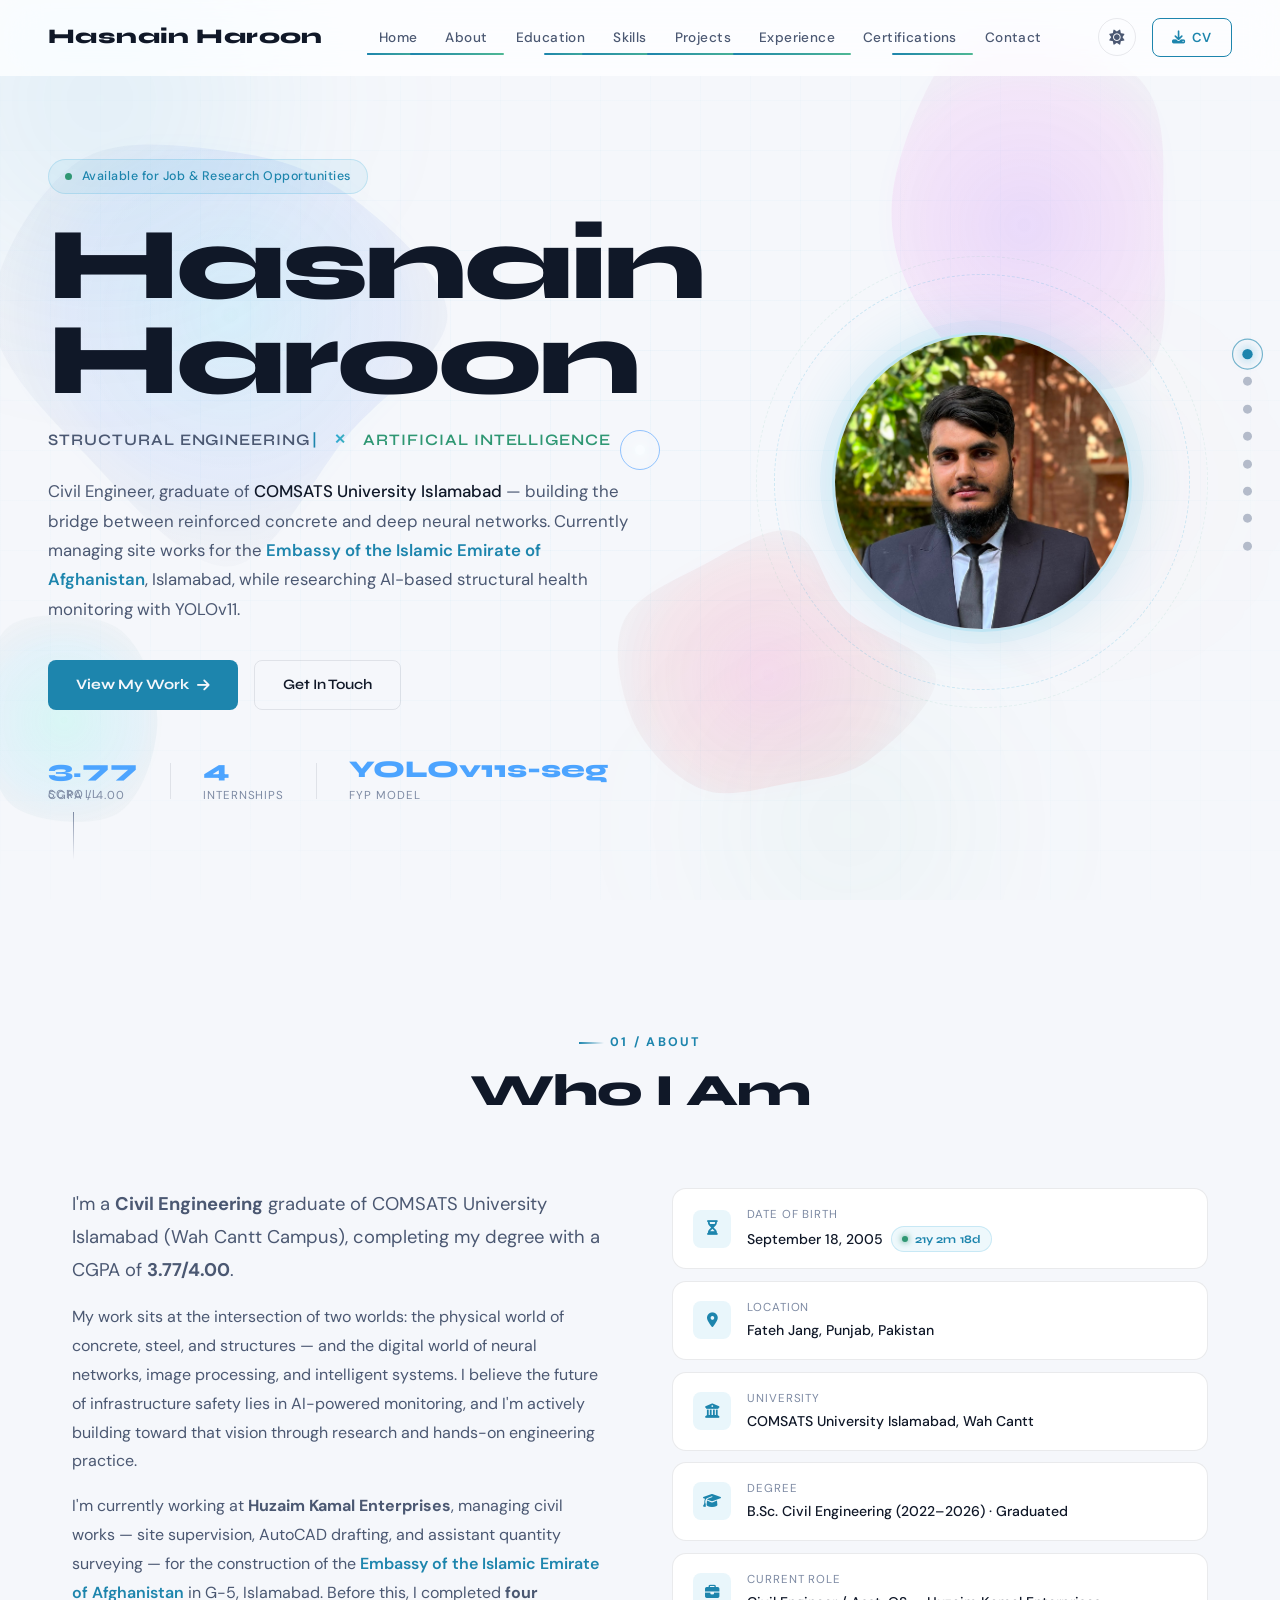
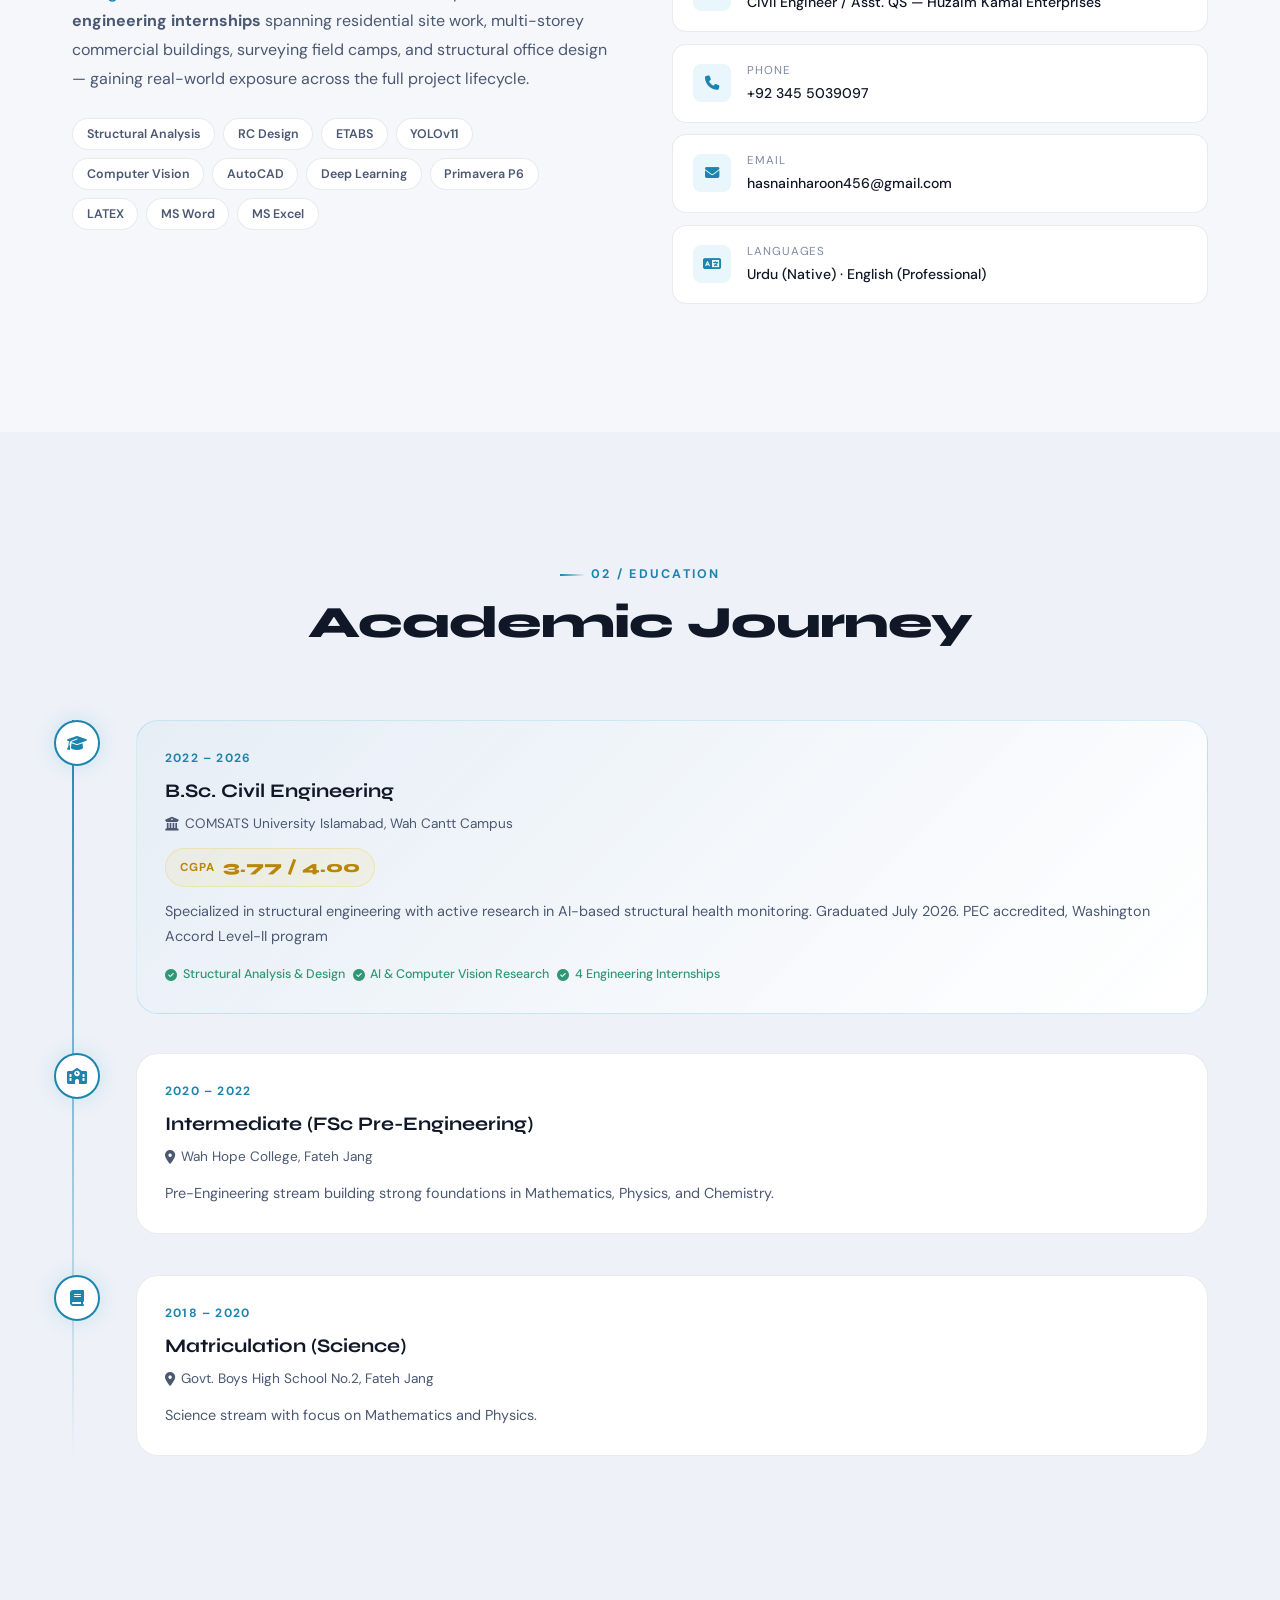
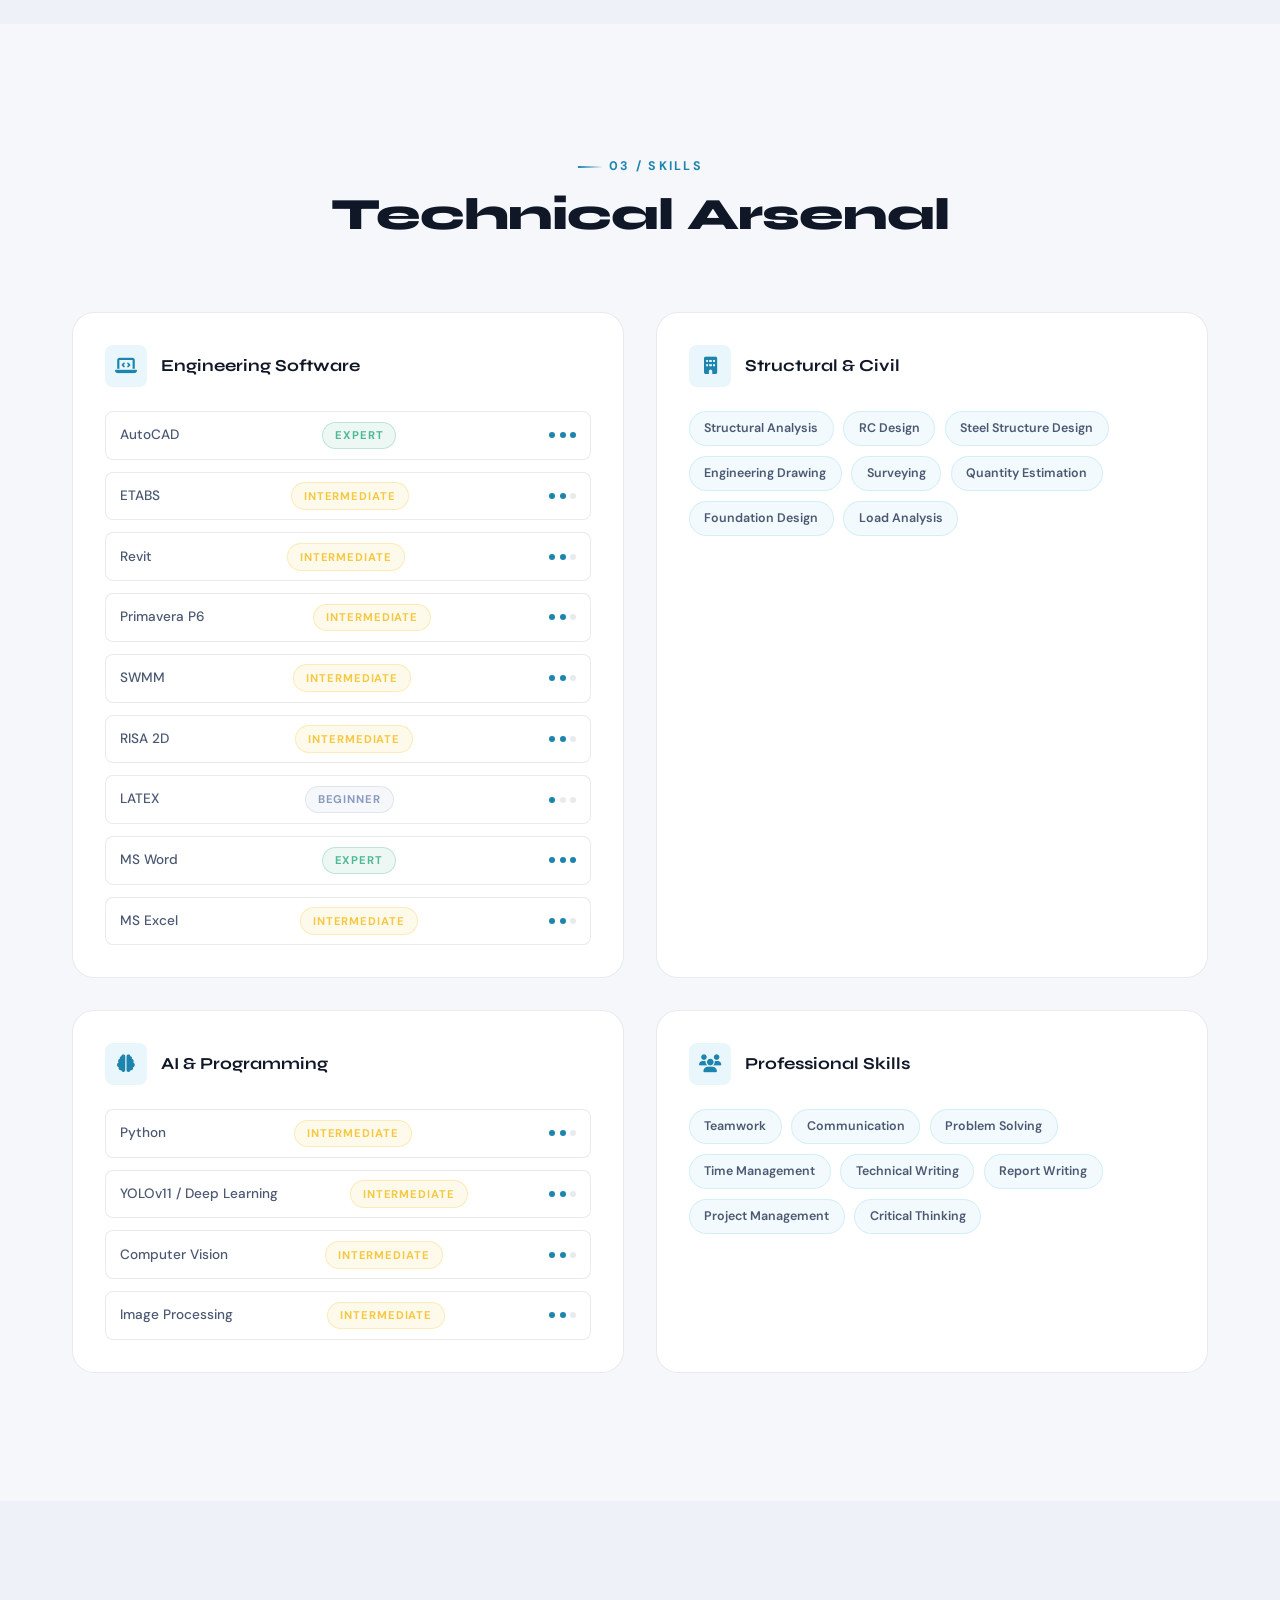
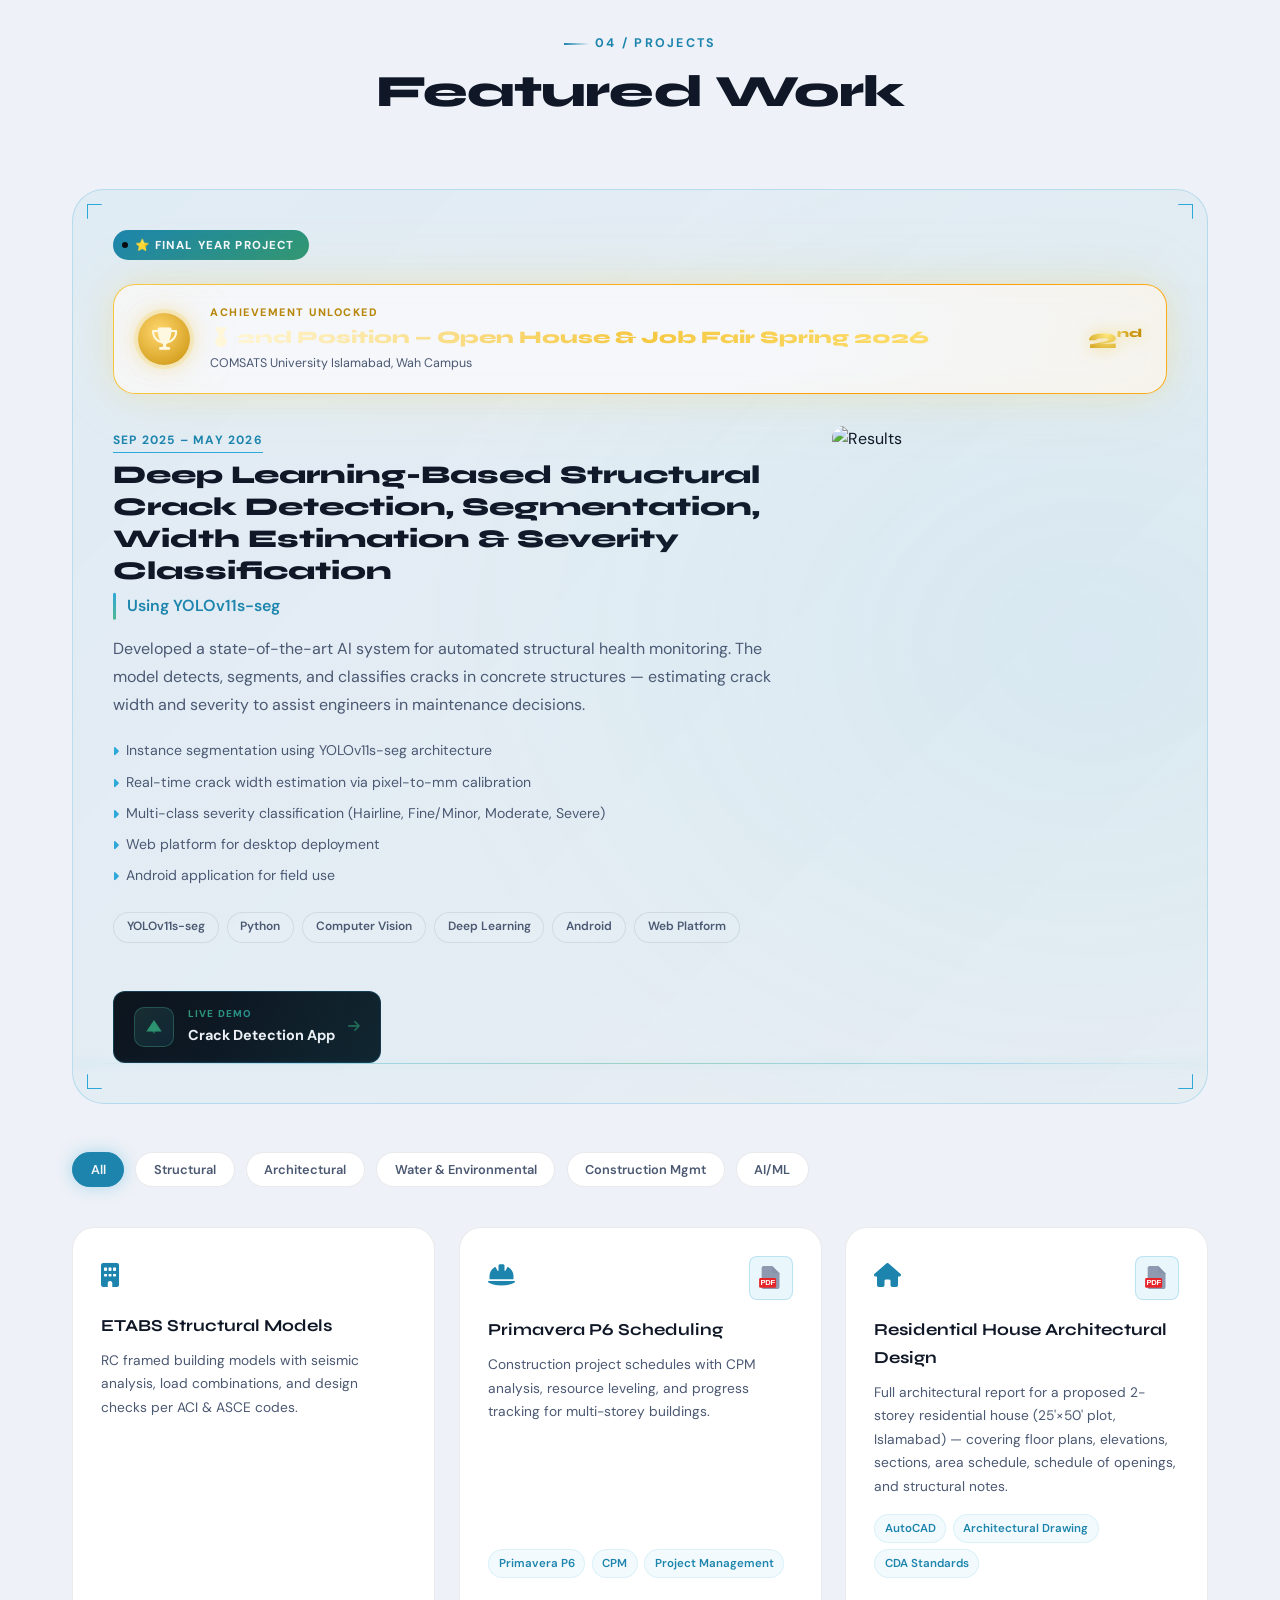
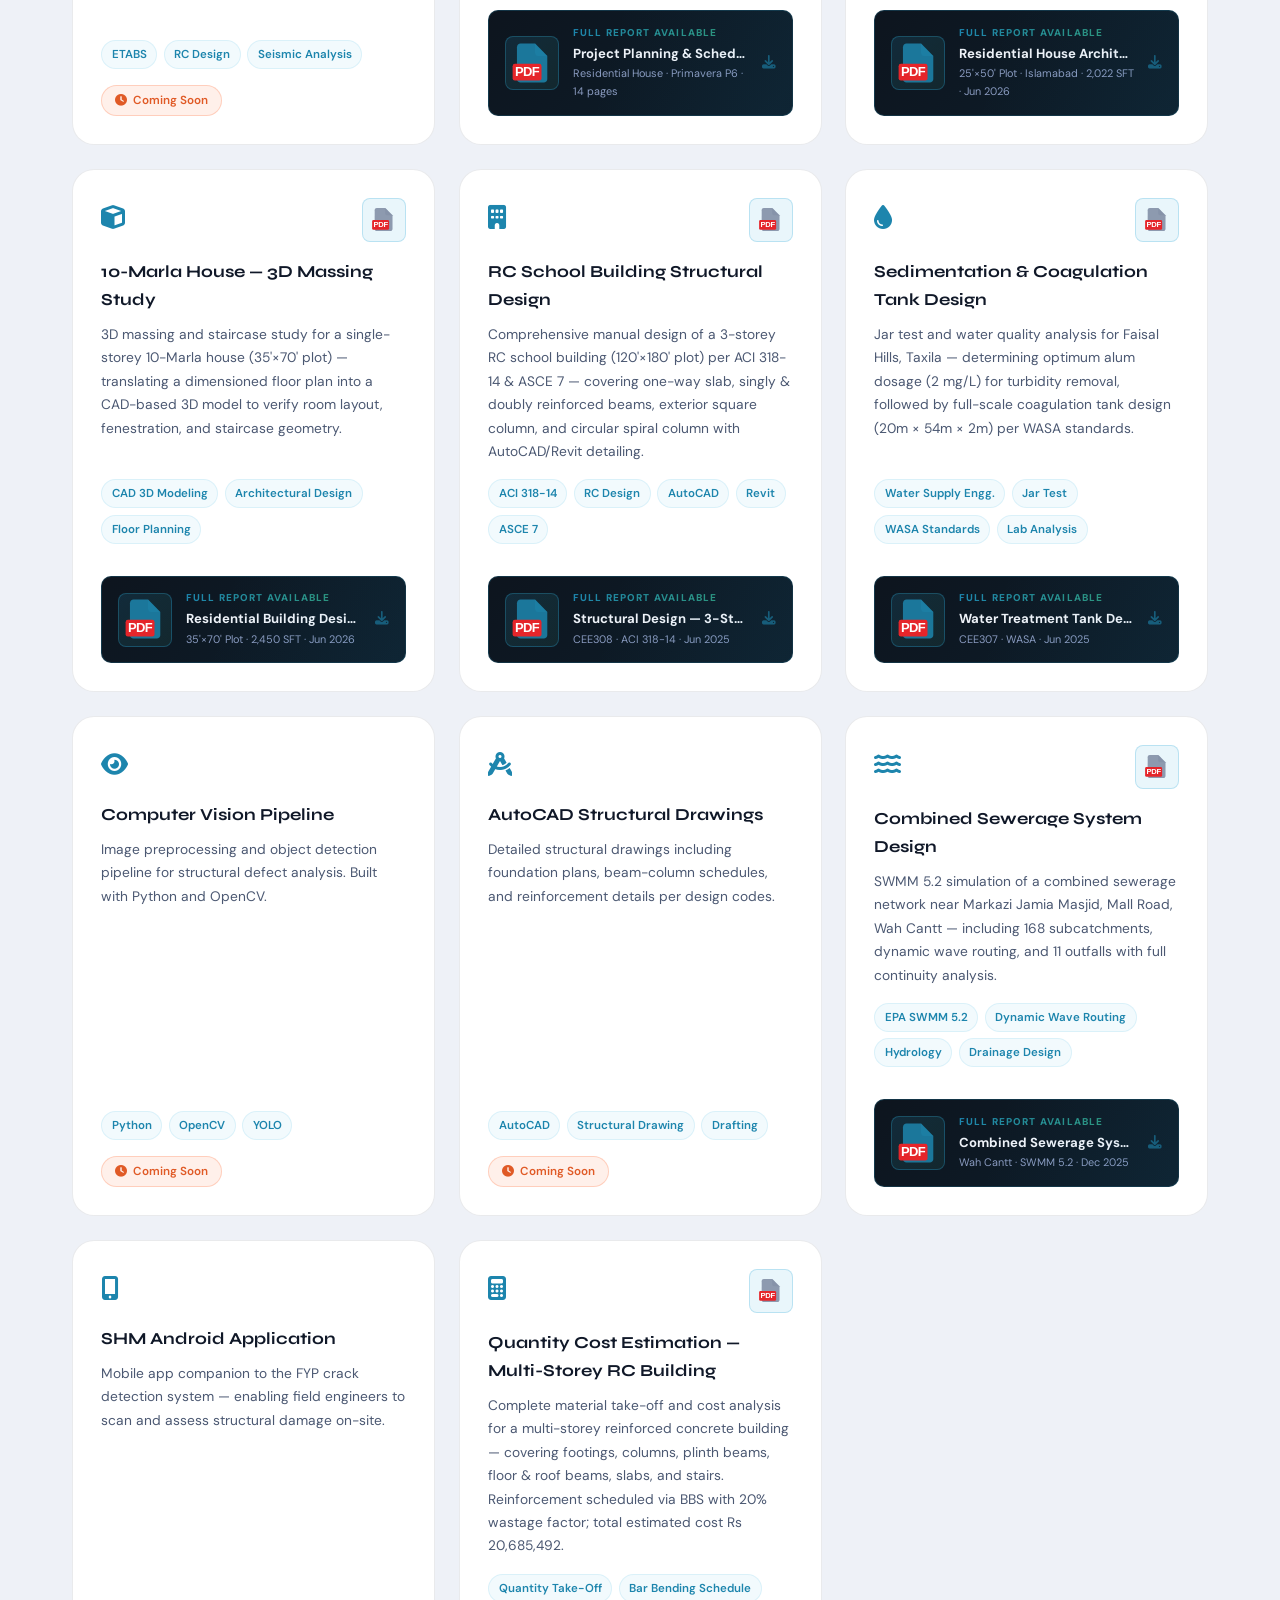
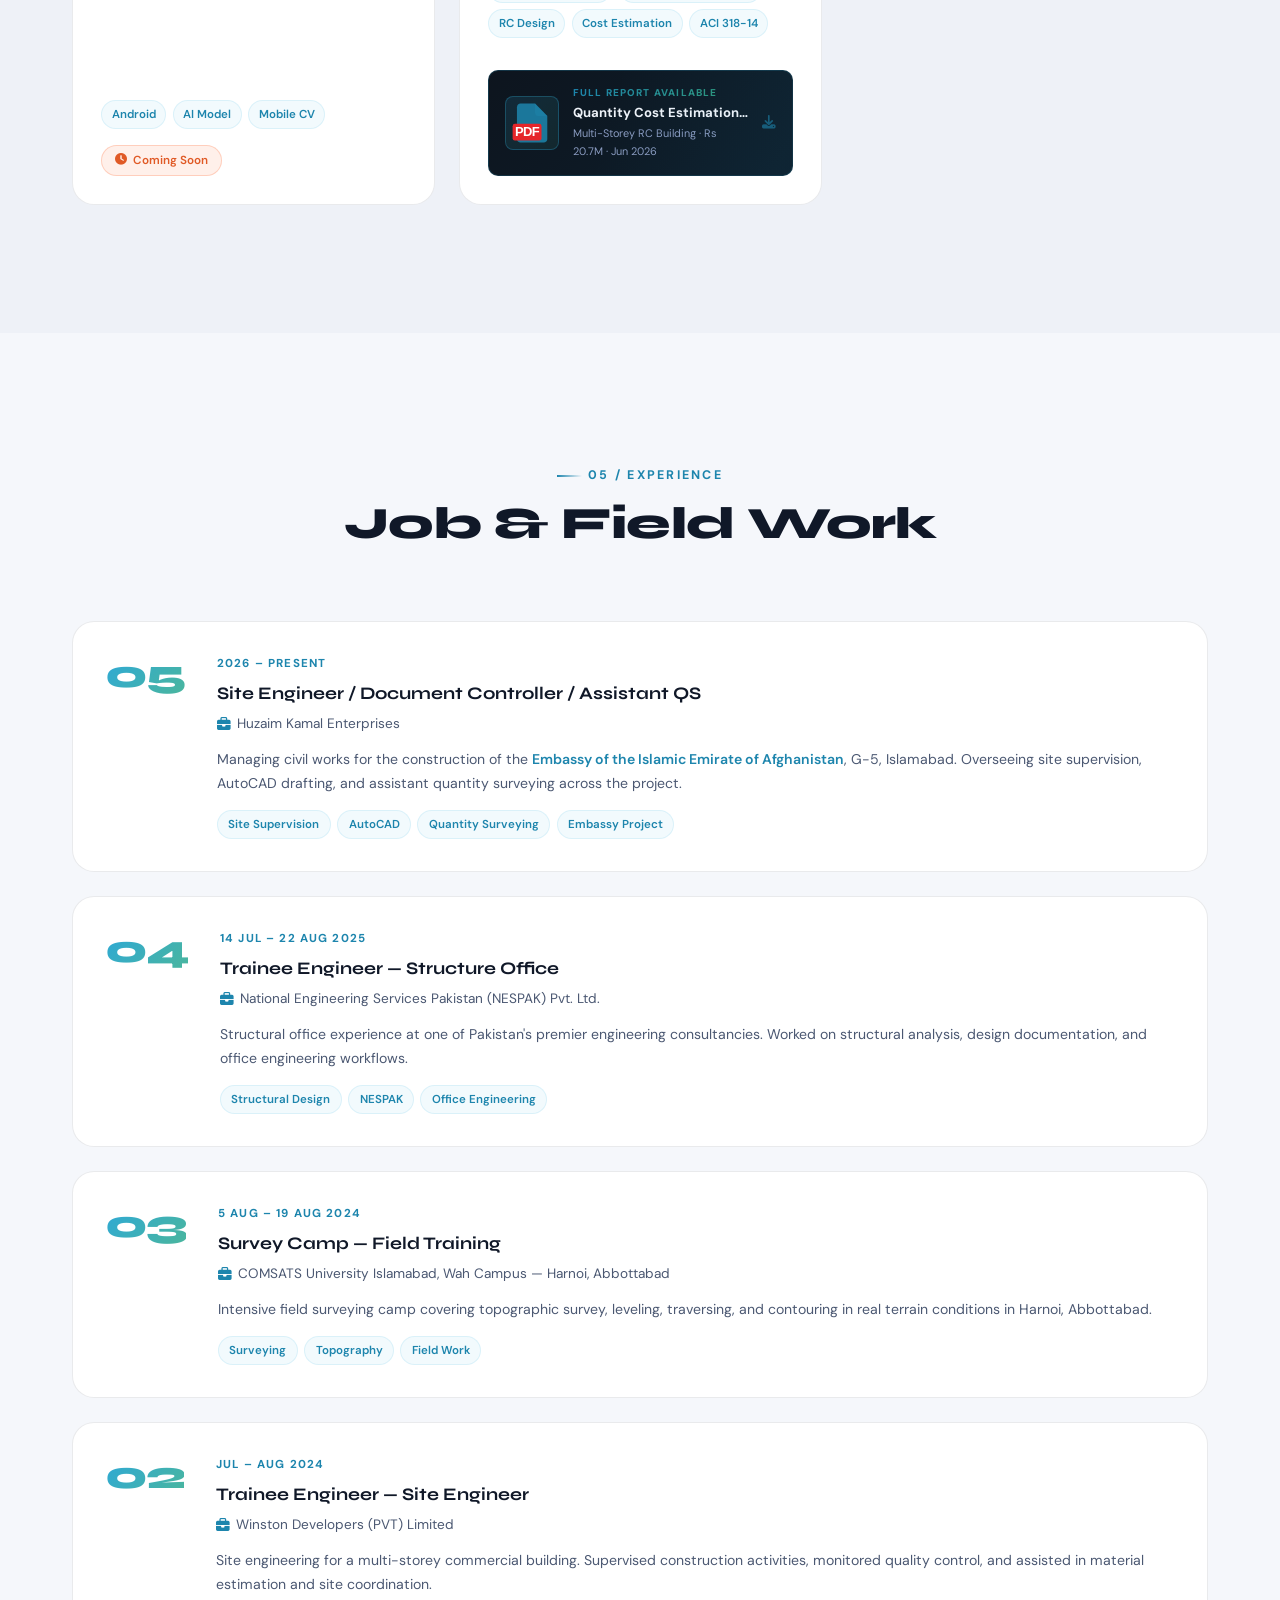
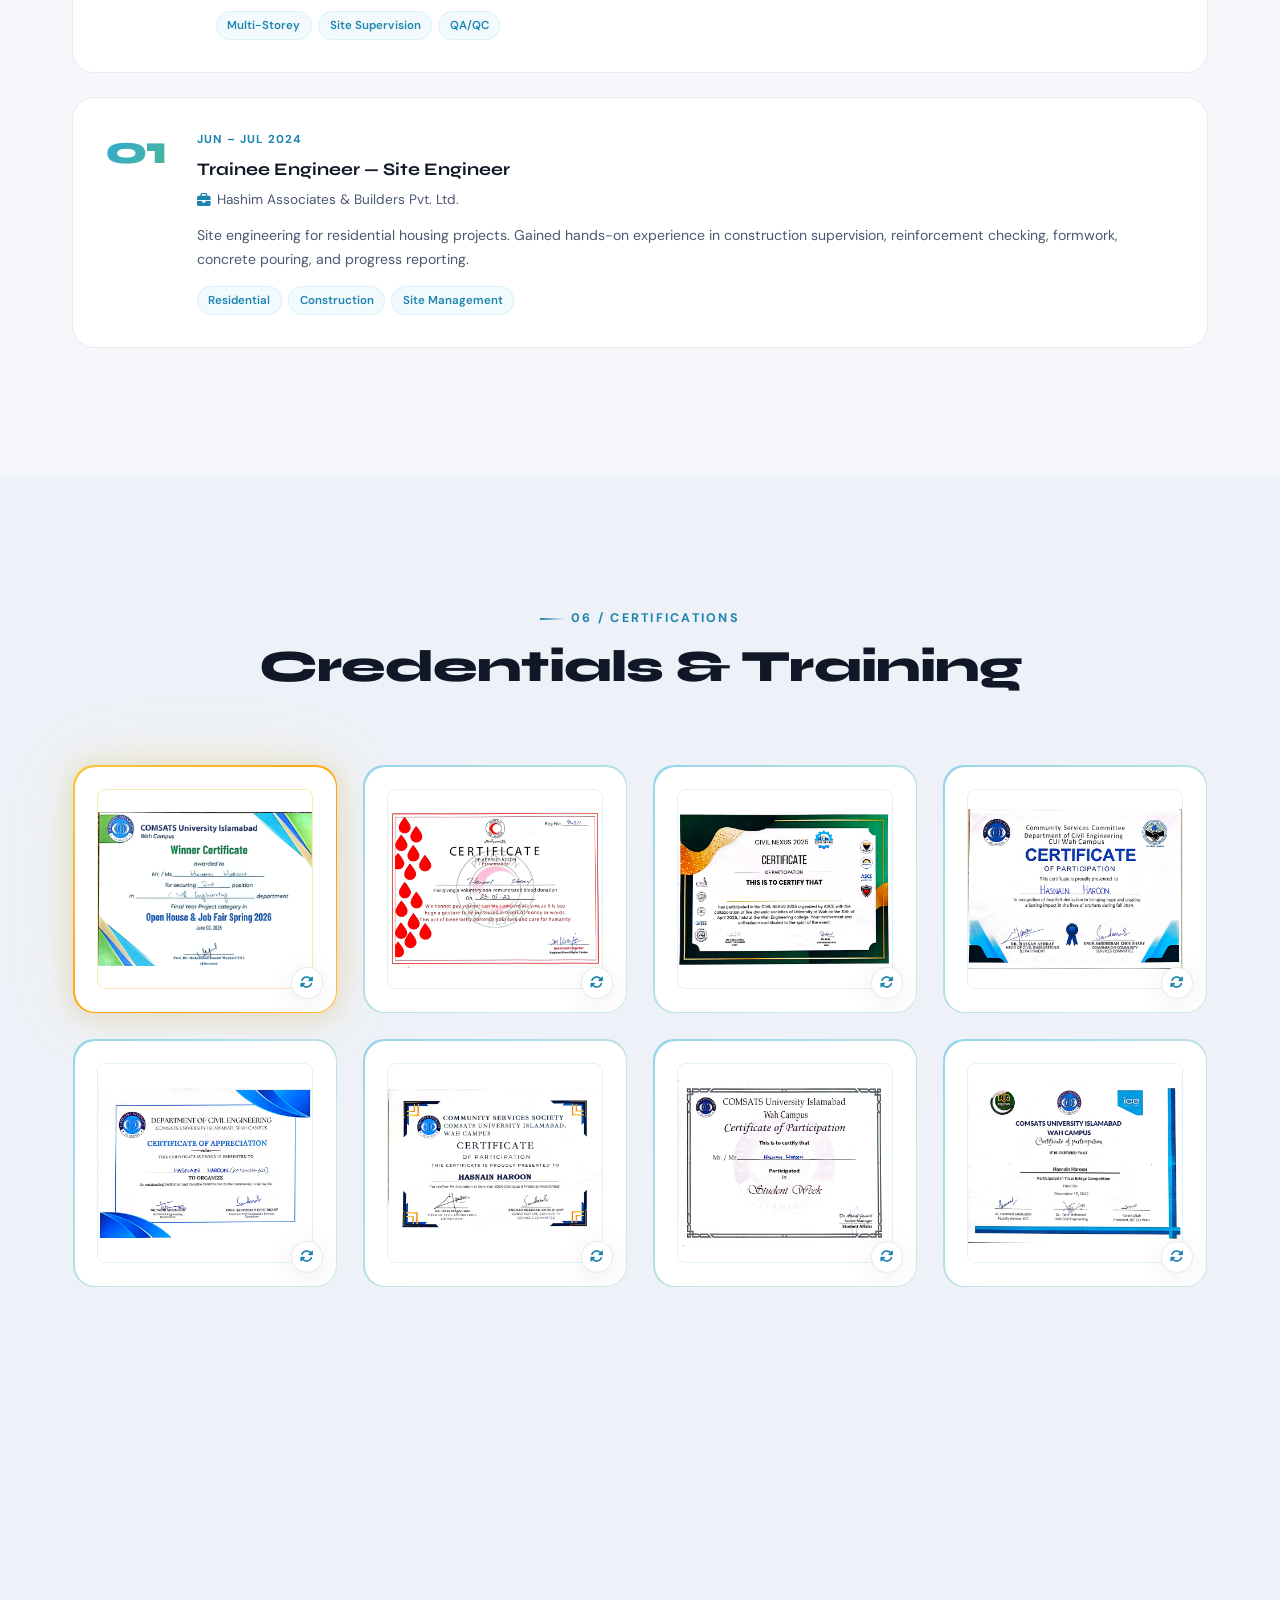
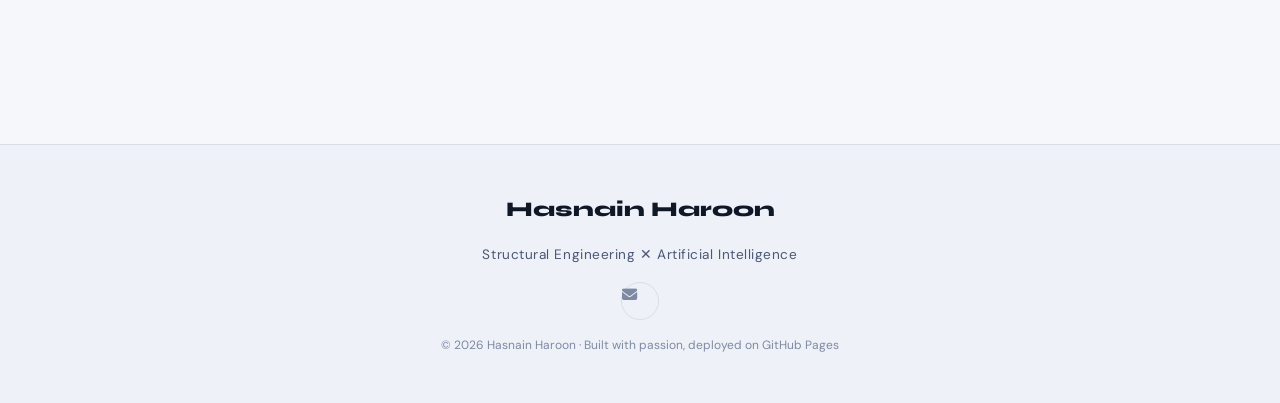
==== commit fe506233: "Update index.html" ====
--- a/index.html
+++ b/index.html
@@ -316,7 +316,7 @@
               <span class="cgpa-label">CGPA</span>
               <span class="cgpa-value">3.77 / 4.00</span>
             </div>
-            <p class="timeline-desc">Specialized in structural engineering with active research in AI-based structural health monitoring. Graduated September 2026.</p>
+            <p class="timeline-desc">Specialized in structural engineering with active research in AI-based structural health monitoring. Graduated July 2026. PEC accredited, Washington Accord Level-II program</p>
             <div class="edu-highlights">
               <span class="edu-hl"><i class="fas fa-check-circle"></i> Structural Analysis & Design</span>
               <span class="edu-hl"><i class="fas fa-check-circle"></i> AI & Computer Vision Research</span>
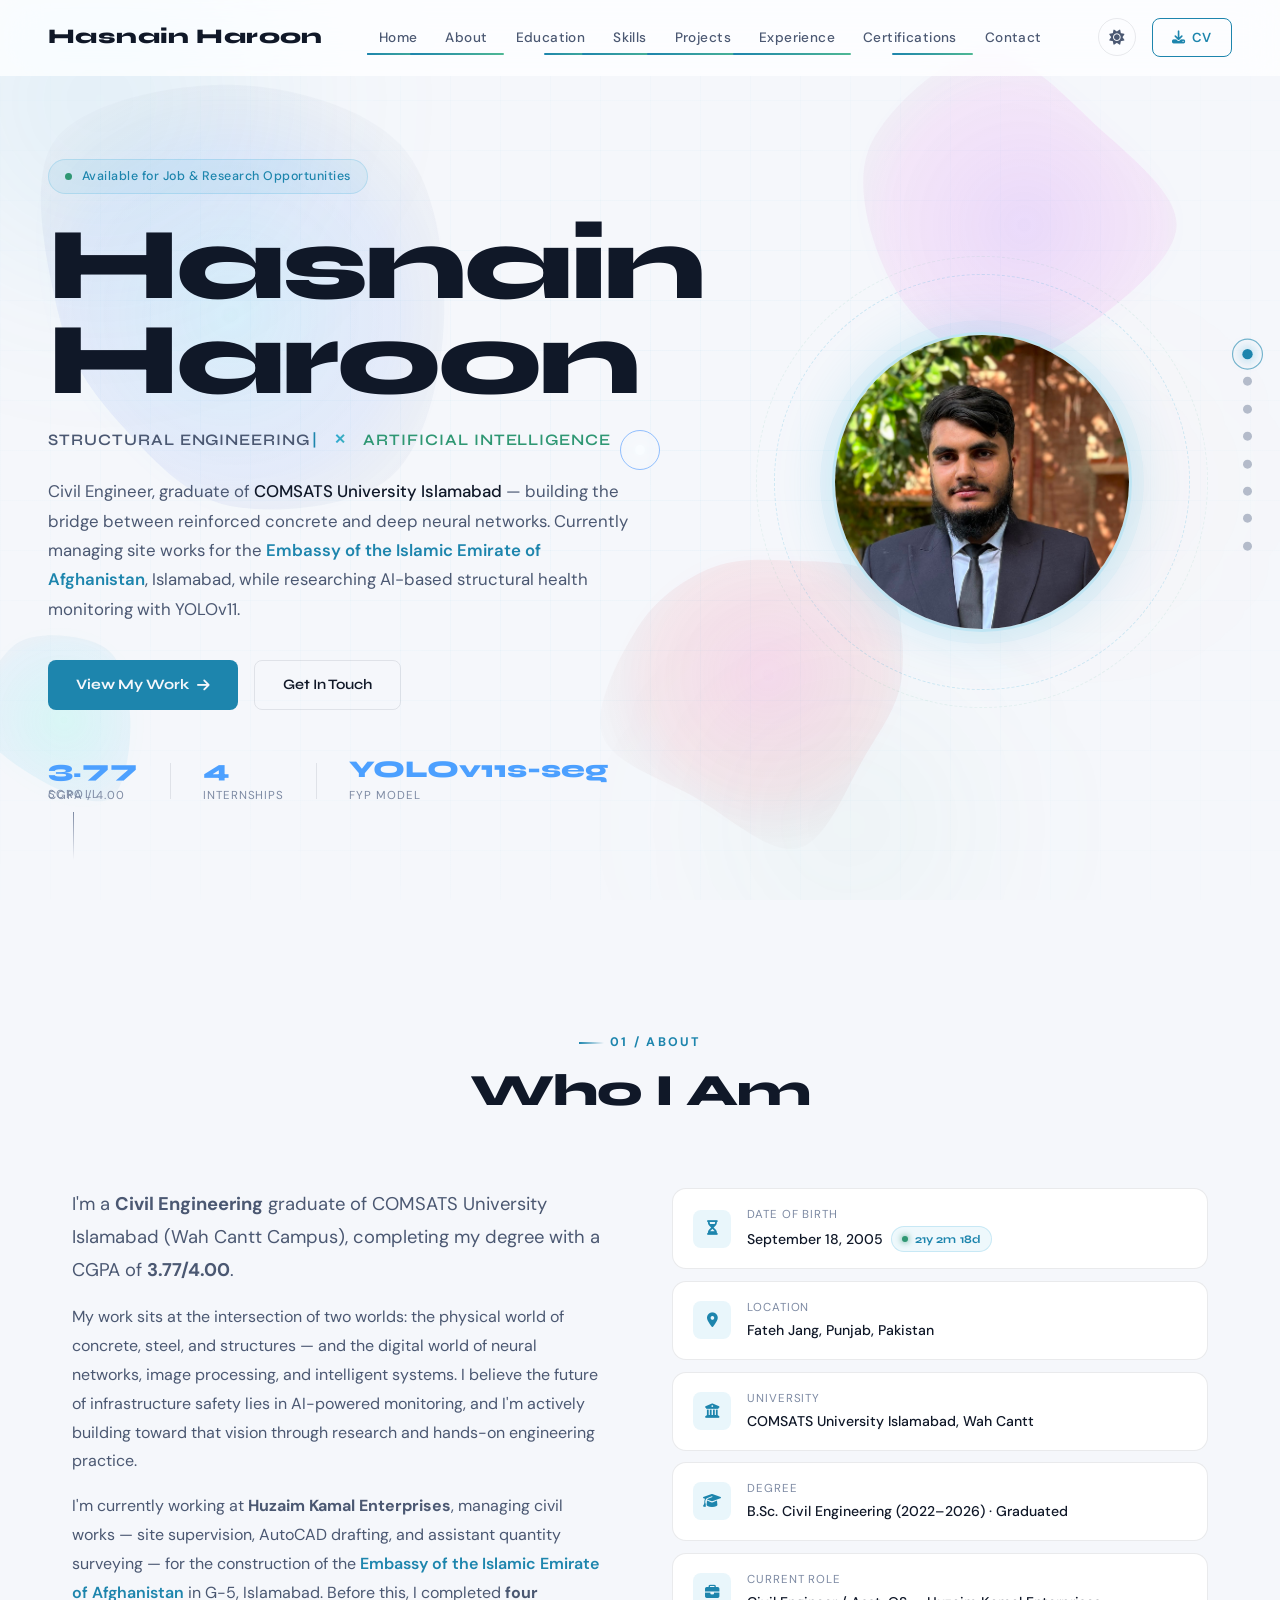
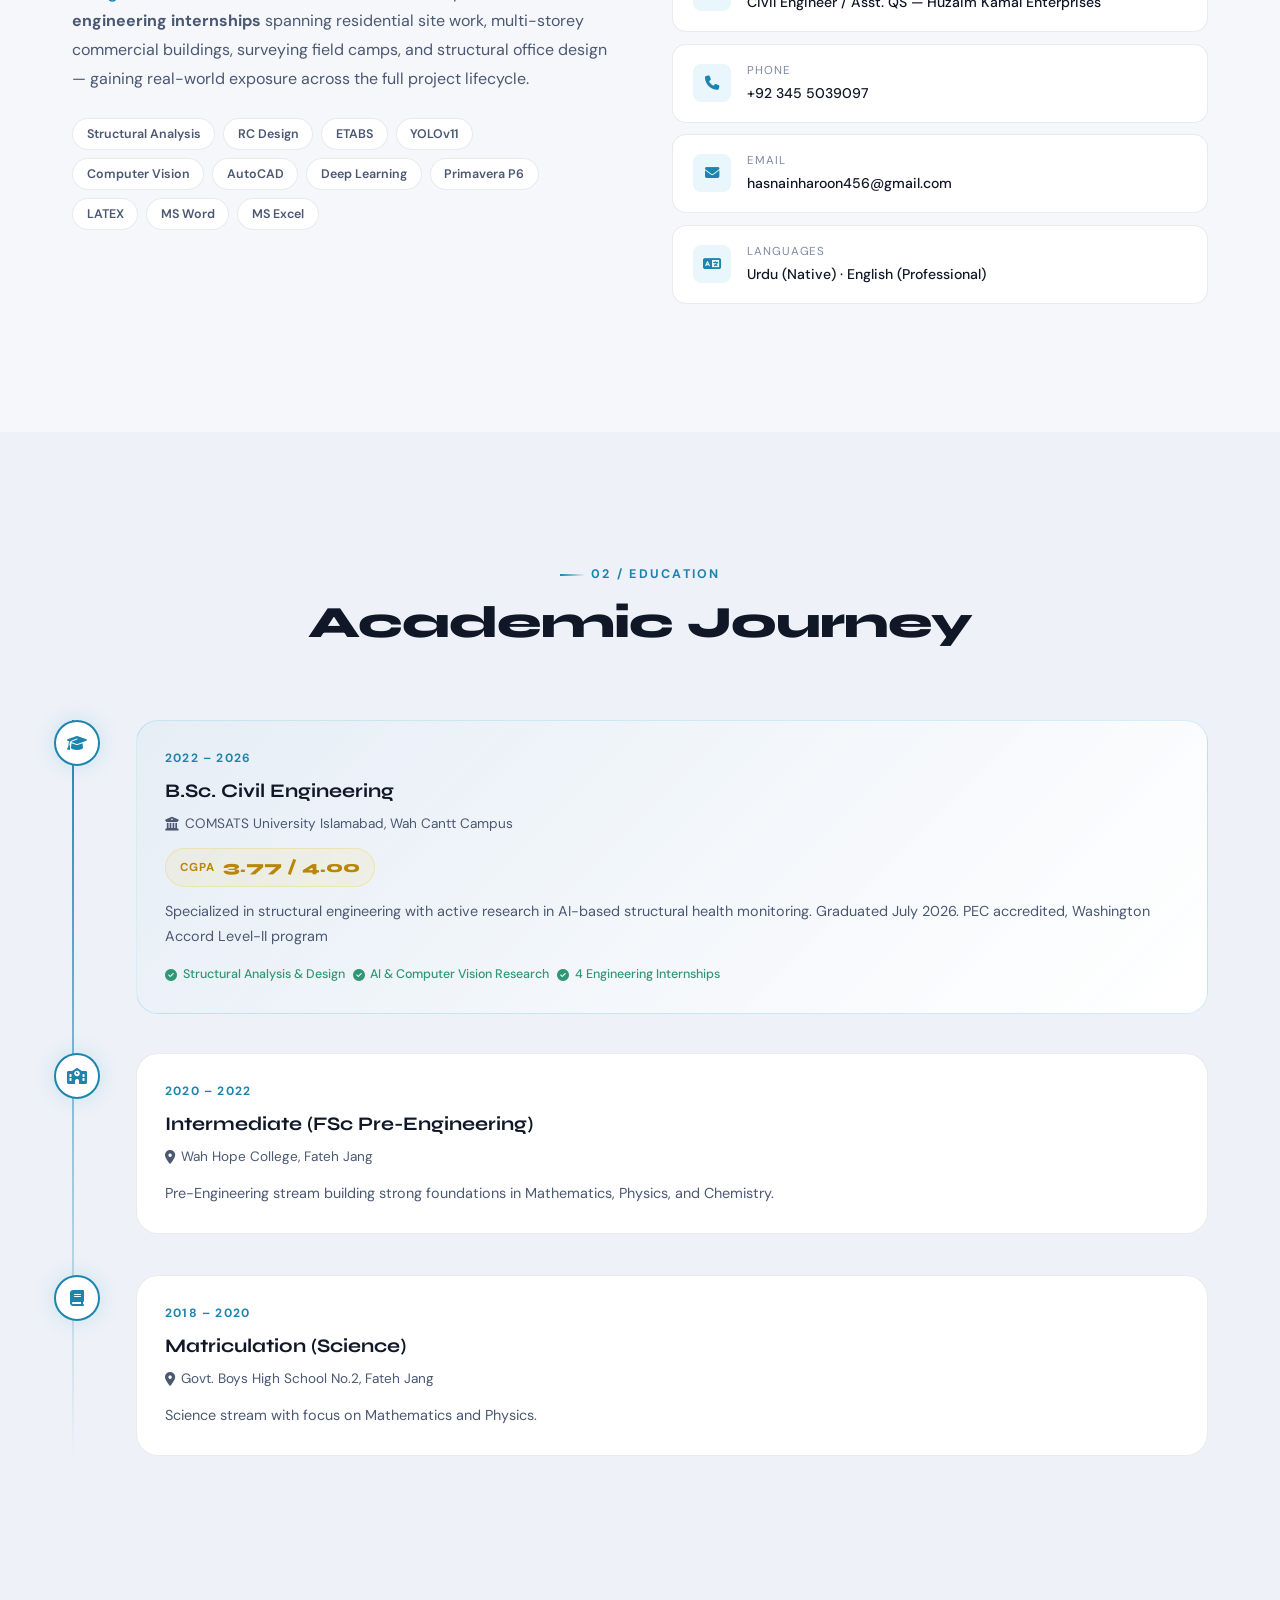
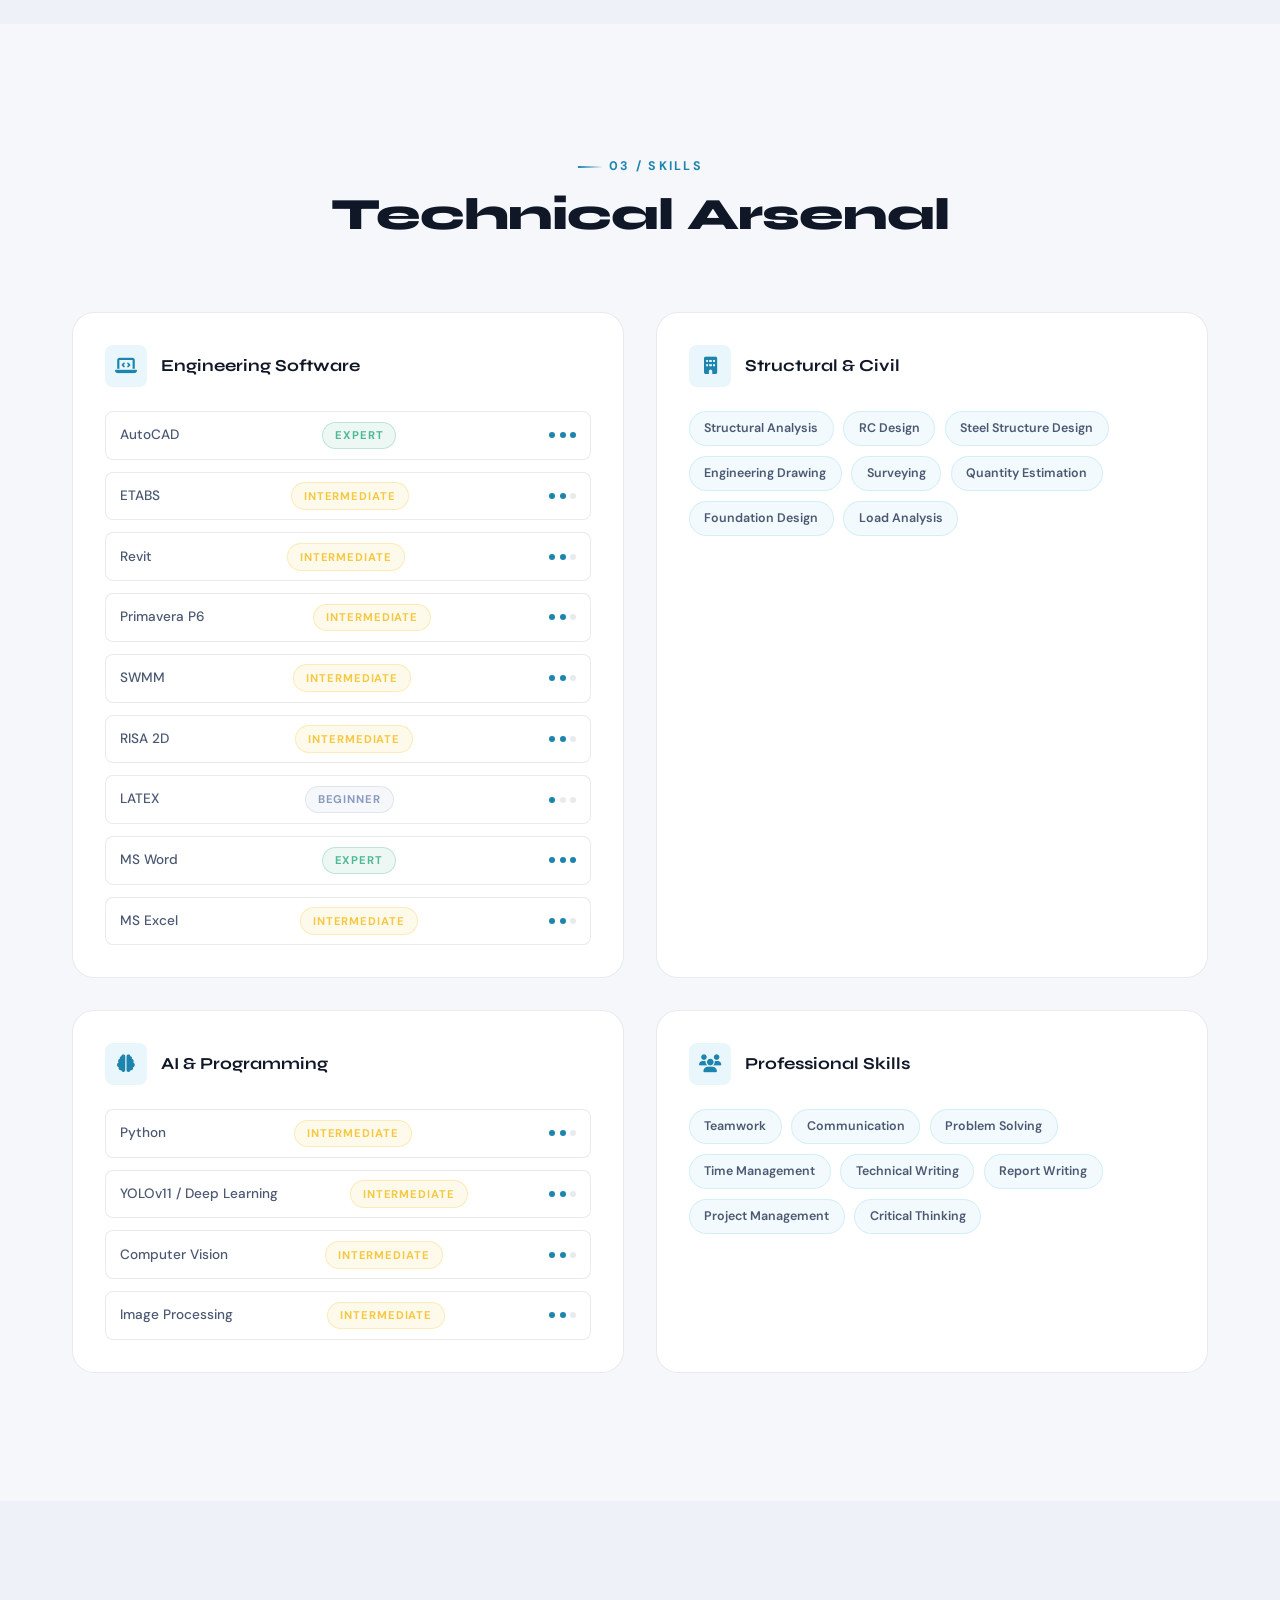
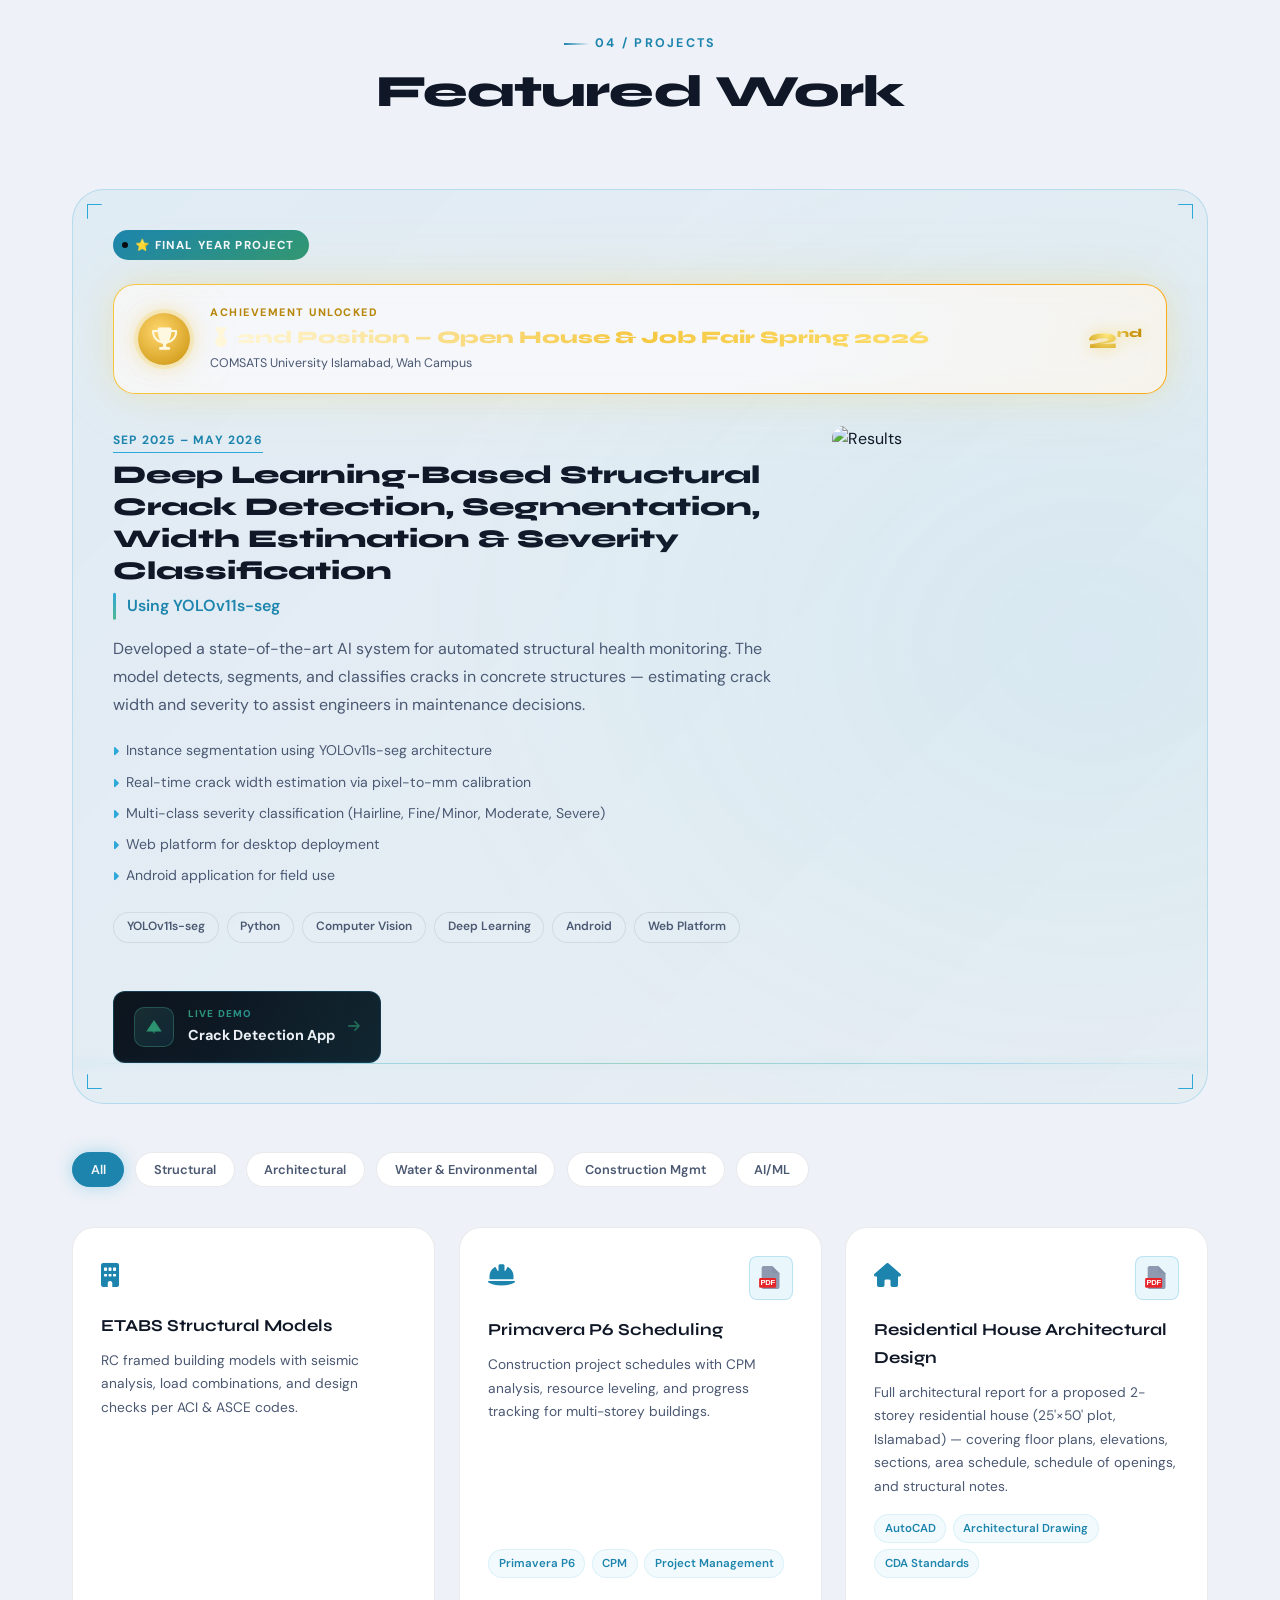
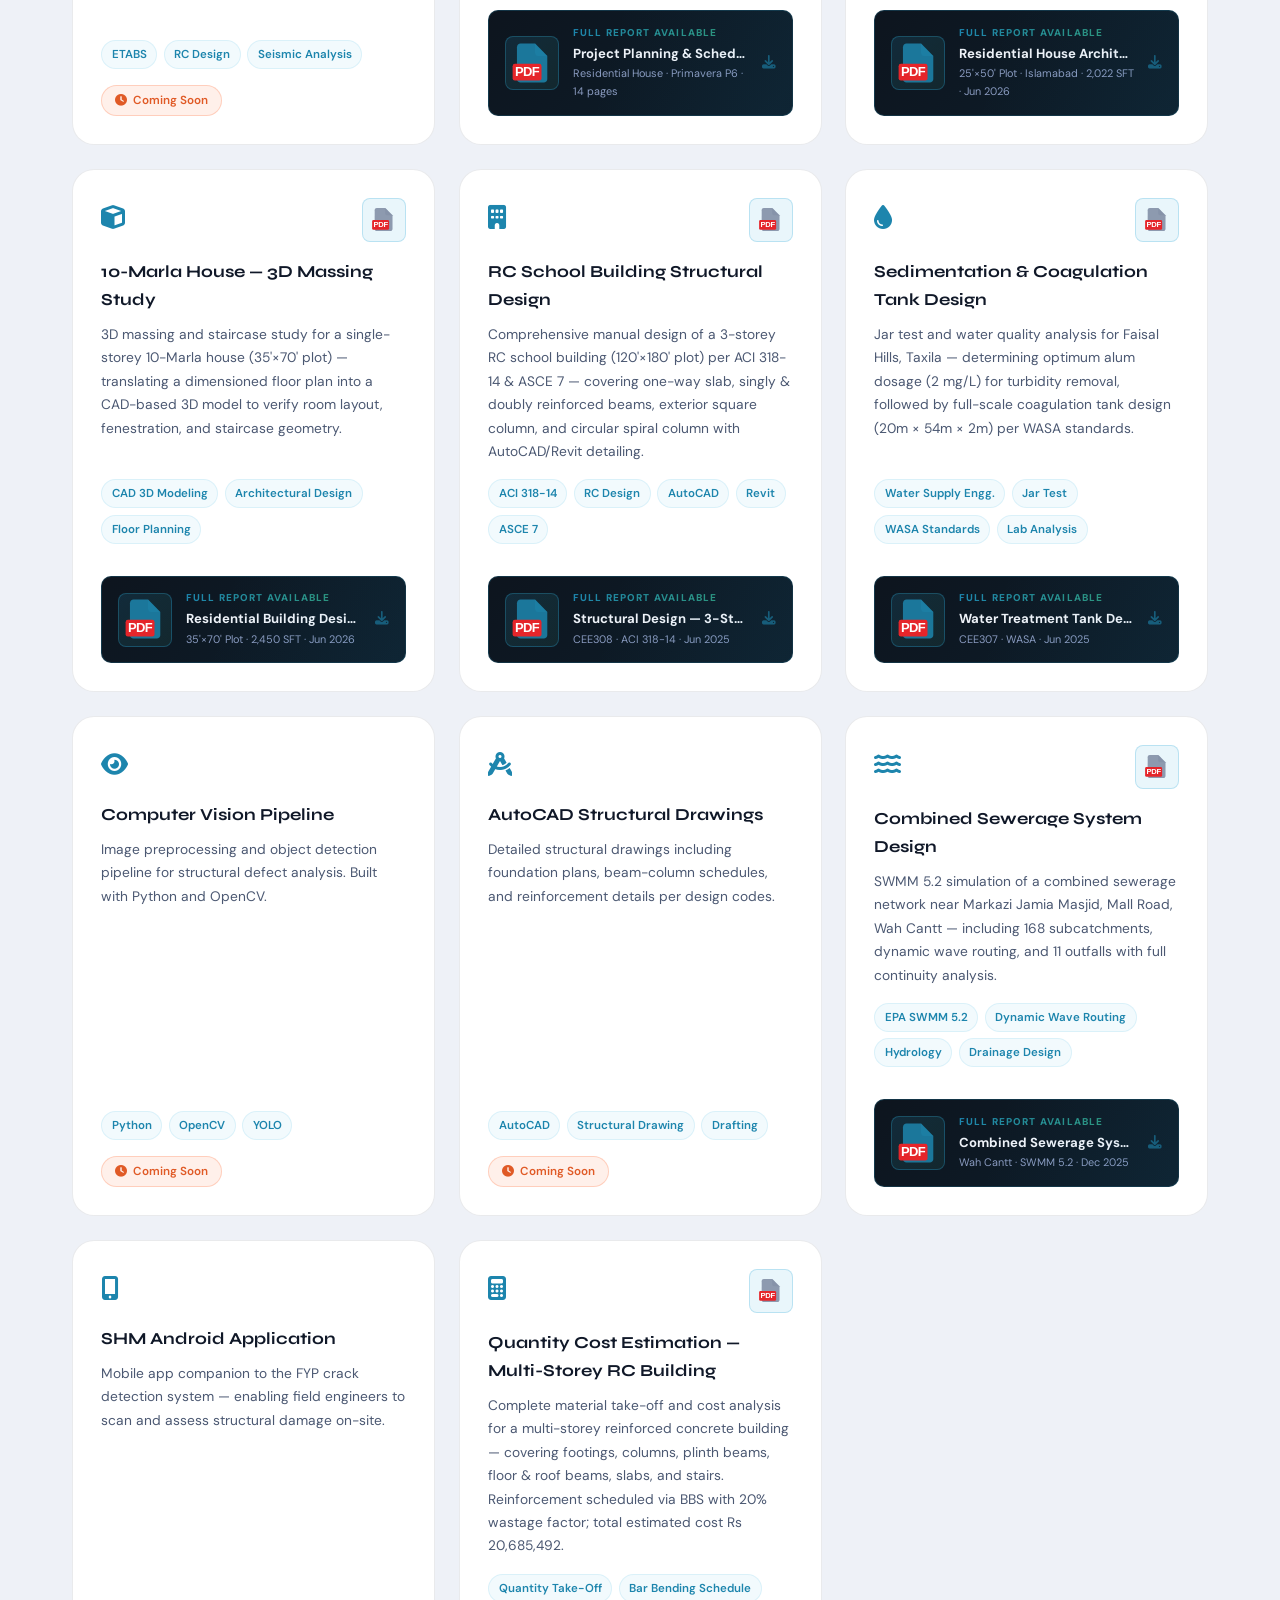
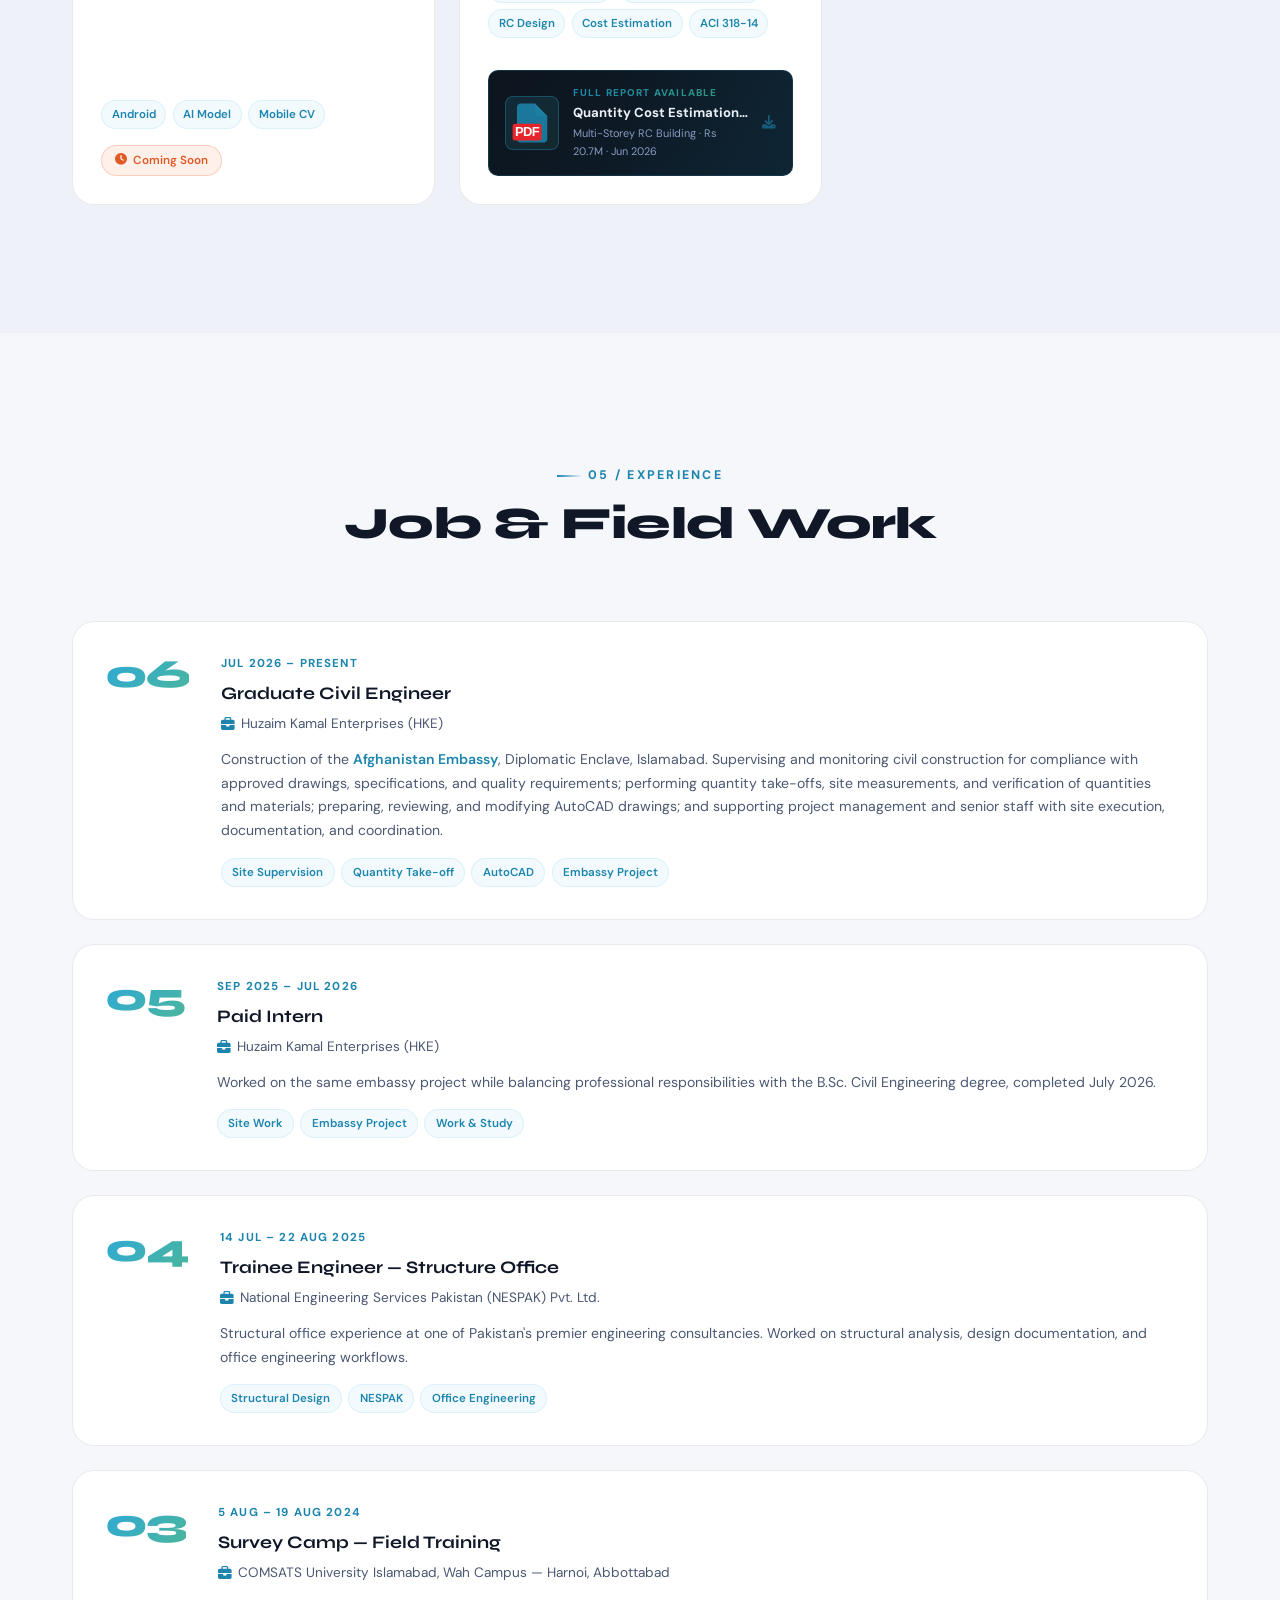
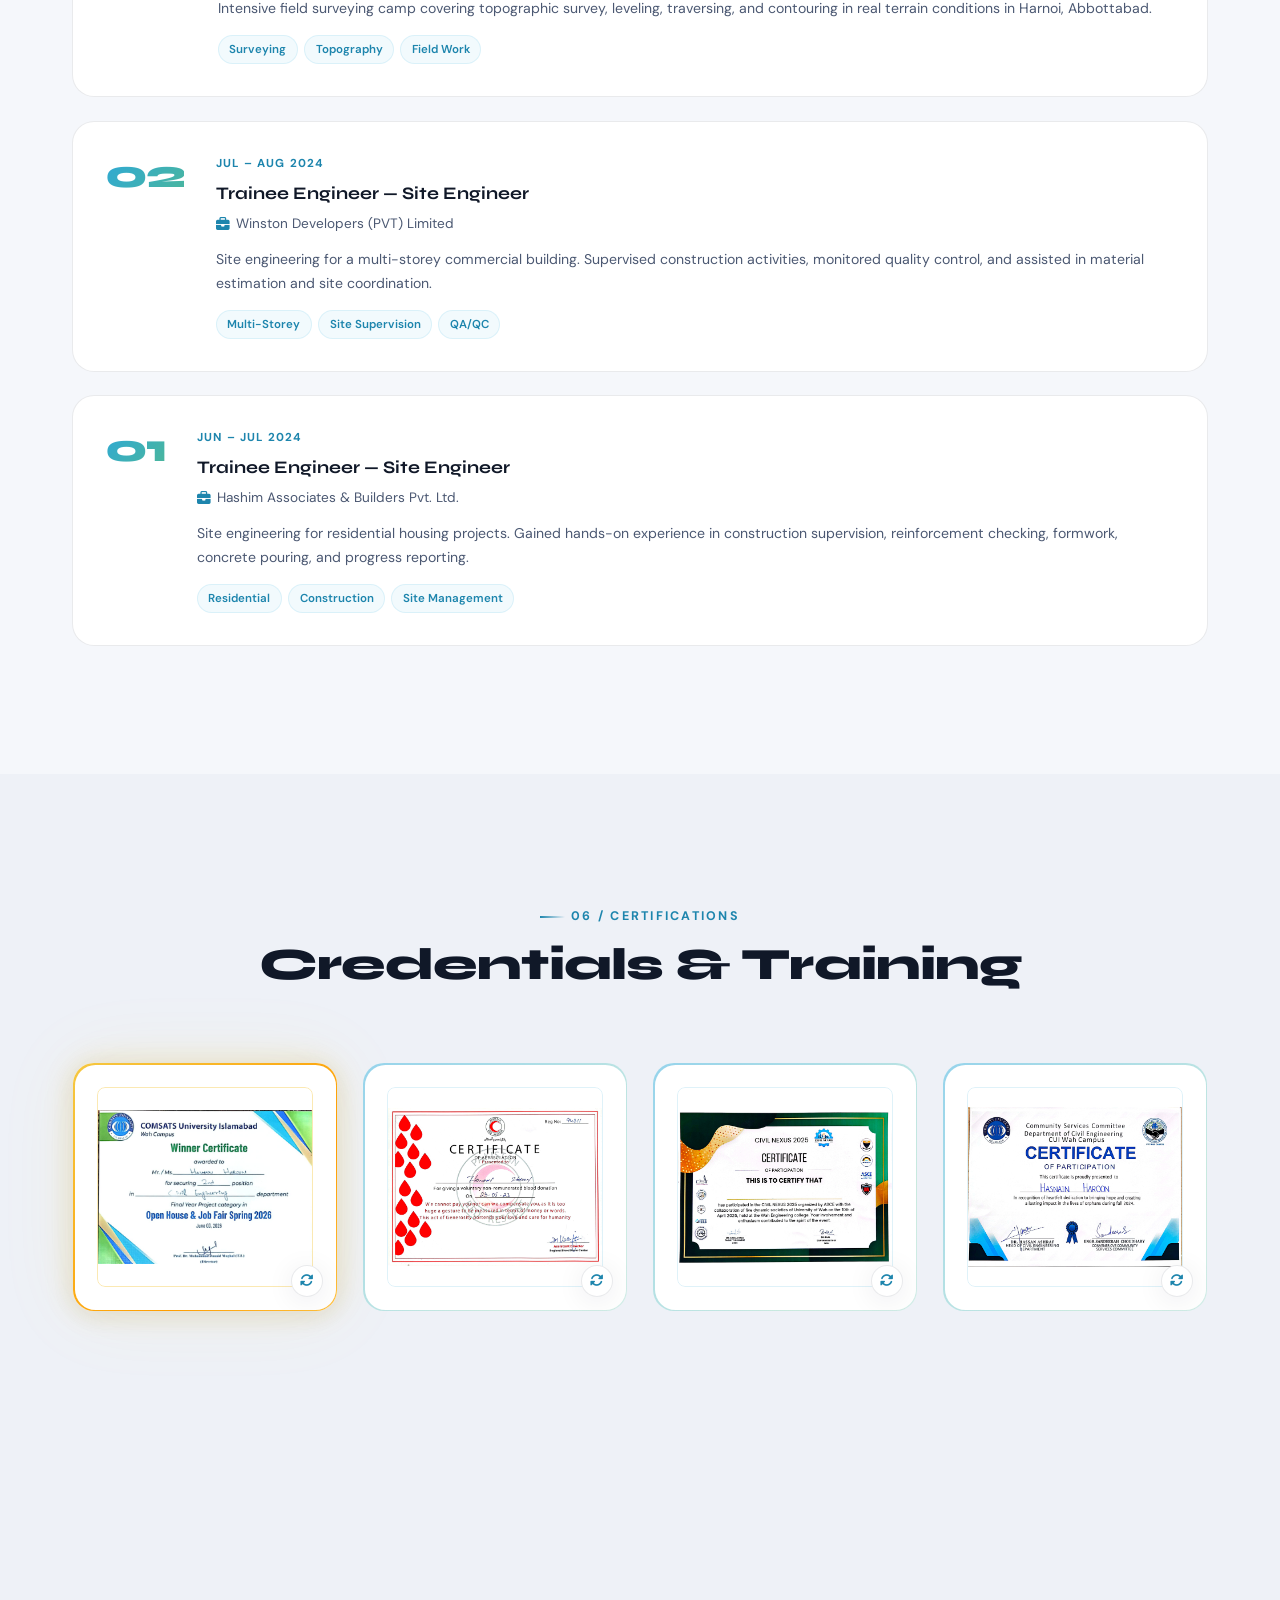
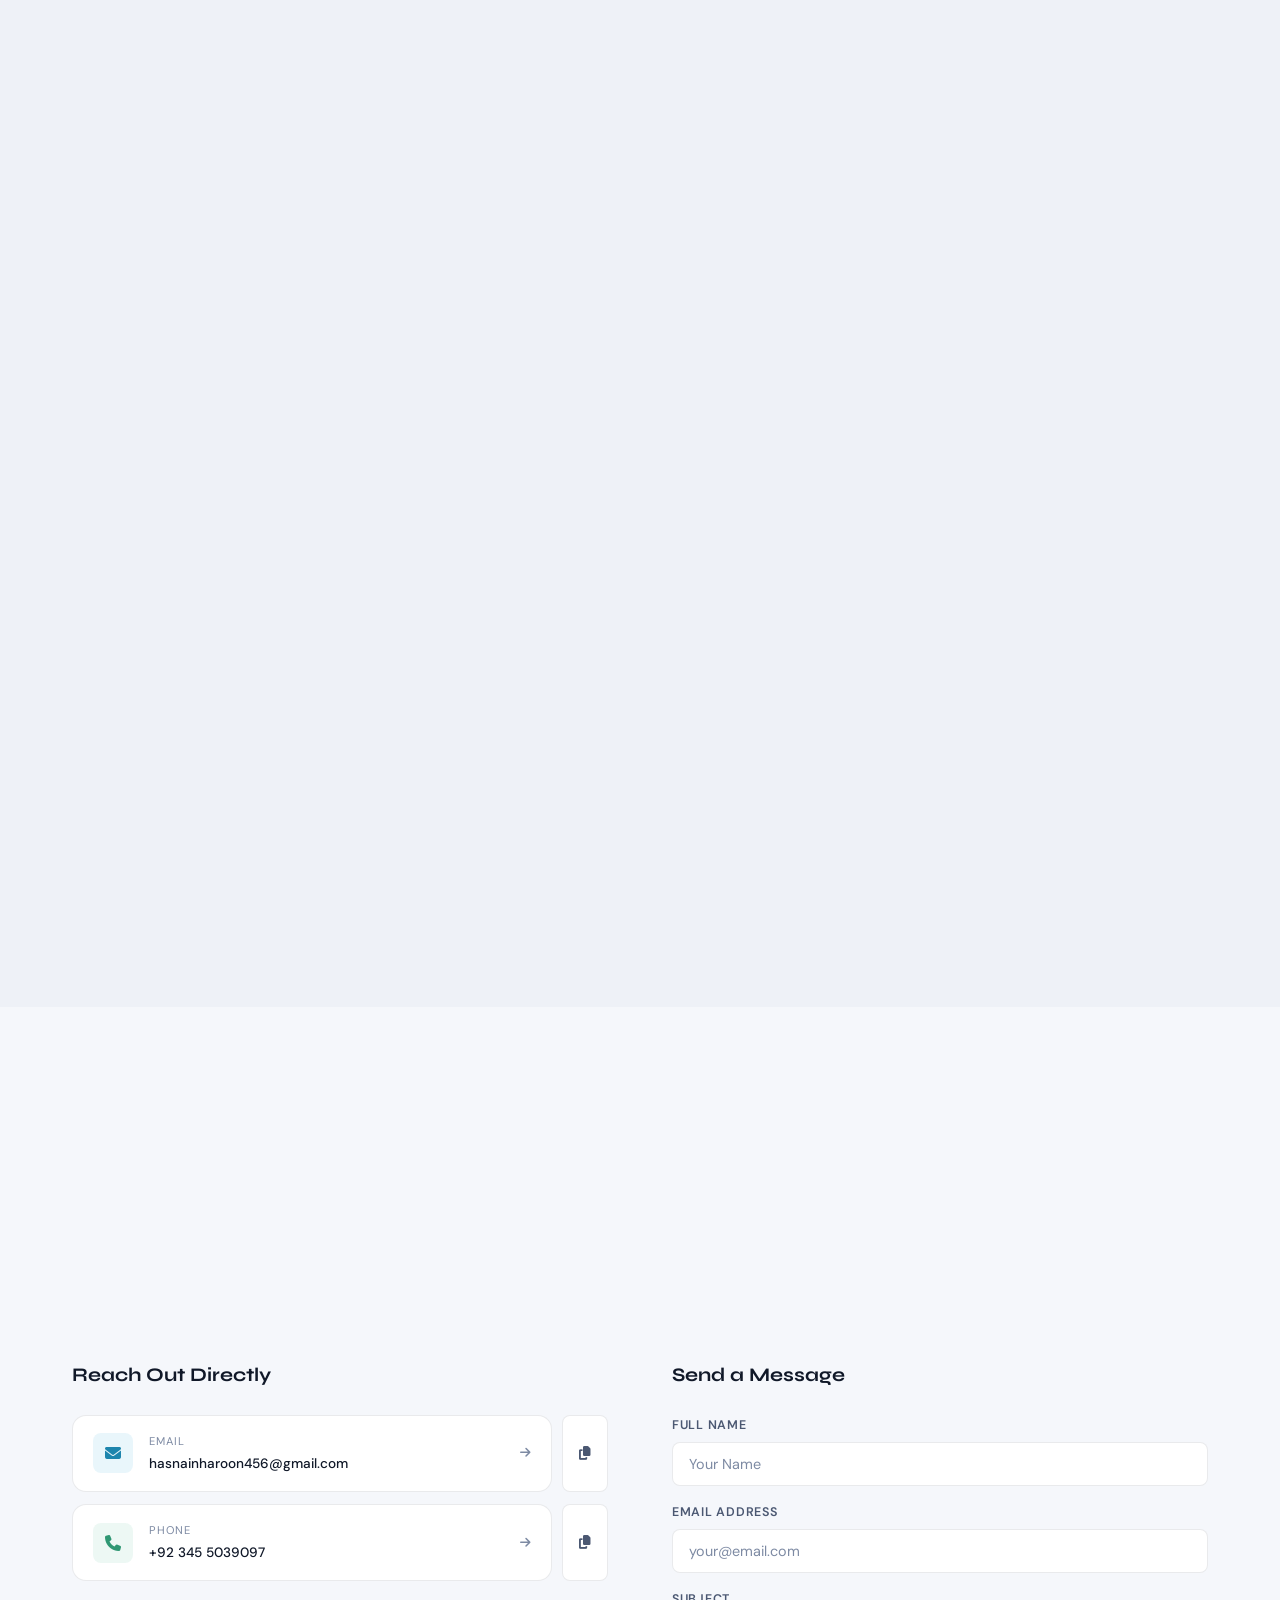
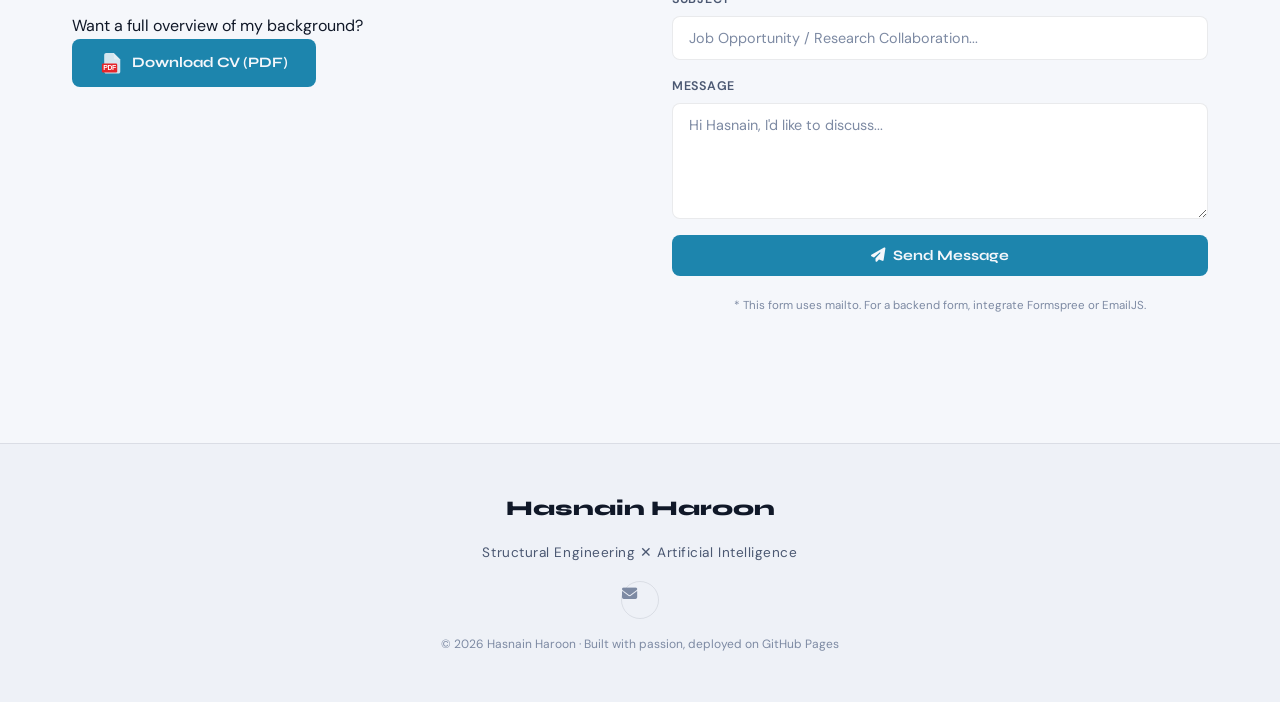
==== commit 8ec72866: "Add files via upload" ====
--- a/index.html
+++ b/index.html
@@ -828,14 +828,27 @@
       <div class="exp-grid">
 
         <div class="exp-card fade-in">
+          <div class="exp-number">06</div>
+          <div class="exp-content">
+            <div class="exp-period">Jul 2026 – Present</div>
+            <h3 class="exp-role">Graduate Civil Engineer</h3>
+            <p class="exp-company"><i class="fas fa-briefcase"></i> Huzaim Kamal Enterprises (HKE)</p>
+            <p class="exp-desc">Construction of the <span class="highlight-embassy">Afghanistan Embassy</span>, Diplomatic Enclave, Islamabad. Supervising and monitoring civil construction for compliance with approved drawings, specifications, and quality requirements; performing quantity take-offs, site measurements, and verification of quantities and materials; preparing, reviewing, and modifying AutoCAD drawings; and supporting project management and senior staff with site execution, documentation, and coordination.</p>
+            <div class="exp-tags">
+              <span>Site Supervision</span><span>Quantity Take-off</span><span>AutoCAD</span><span>Embassy Project</span>
+            </div>
+          </div>
+        </div>
+
+        <div class="exp-card fade-in">
           <div class="exp-number">05</div>
           <div class="exp-content">
-            <div class="exp-period">2026 – Present</div>
-            <h3 class="exp-role">Site Engineer / Document Controller / Assistant QS</h3>
-            <p class="exp-company"><i class="fas fa-briefcase"></i> Huzaim Kamal Enterprises</p>
-            <p class="exp-desc">Managing civil works for the construction of the <span class="highlight-embassy">Embassy of the Islamic Emirate of Afghanistan</span>, G-5, Islamabad. Overseeing site supervision, AutoCAD drafting, and assistant quantity surveying across the project.</p>
+            <div class="exp-period">Sep 2025 – Jul 2026</div>
+            <h3 class="exp-role">Paid Intern</h3>
+            <p class="exp-company"><i class="fas fa-briefcase"></i> Huzaim Kamal Enterprises (HKE)</p>
+            <p class="exp-desc">Worked on the same embassy project while balancing professional responsibilities with the B.Sc. Civil Engineering degree, completed July 2026.</p>
             <div class="exp-tags">
-              <span>Site Supervision</span><span>AutoCAD</span><span>Quantity Surveying</span><span>Embassy Project</span>
+              <span>Site Work</span><span>Embassy Project</span><span>Work &amp; Study</span>
             </div>
           </div>
         </div>
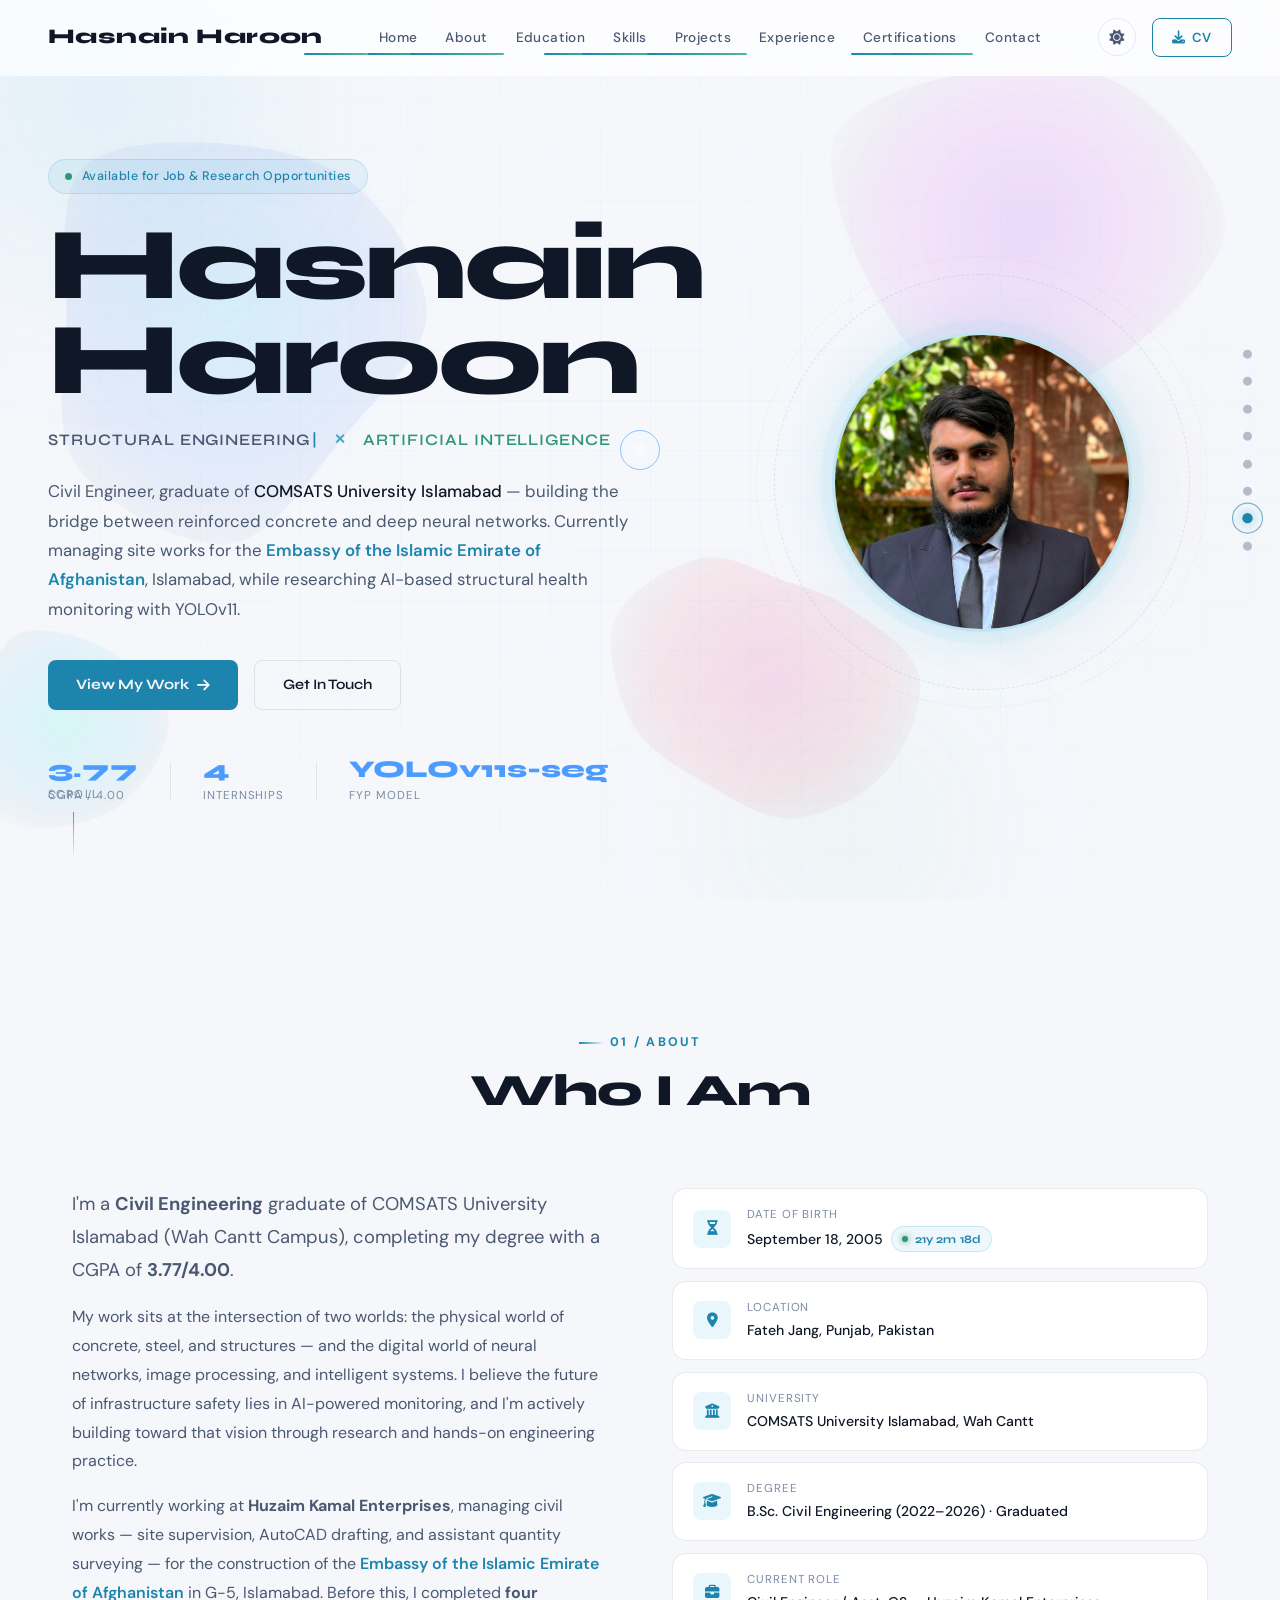
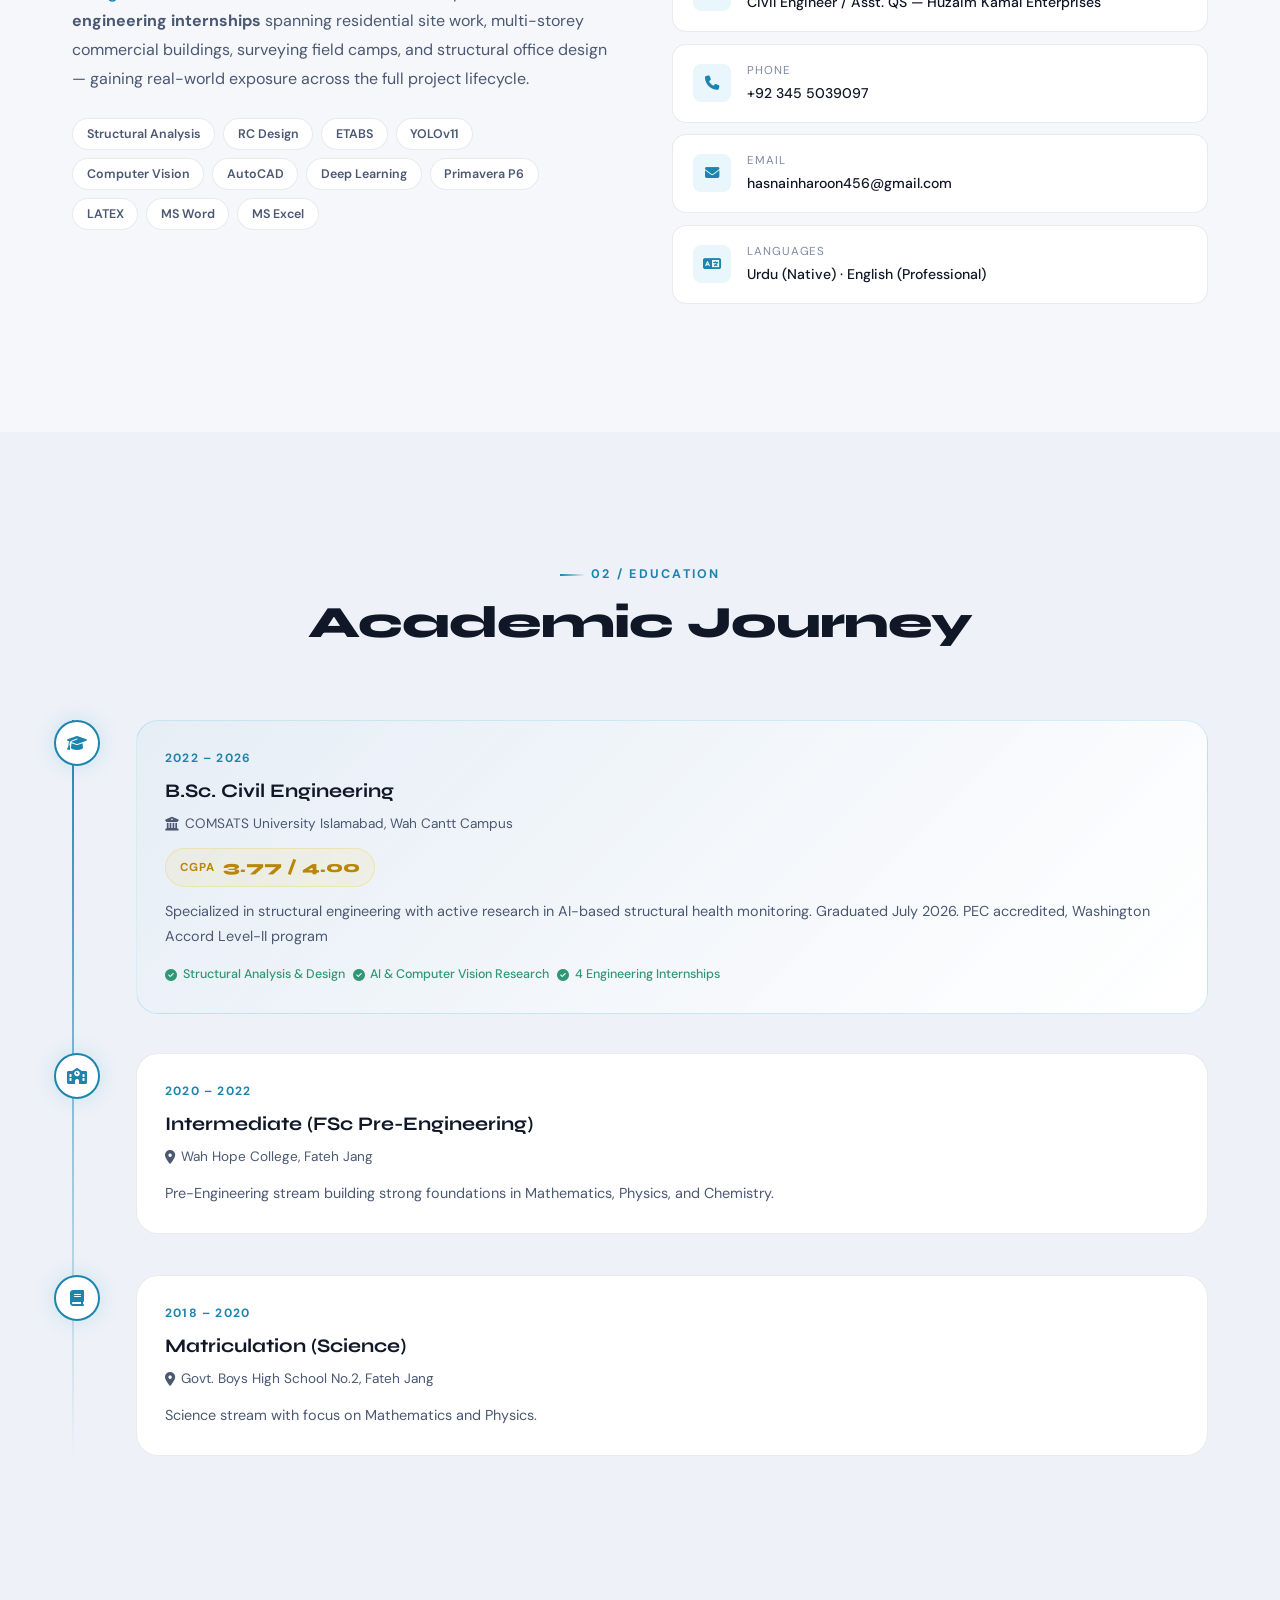
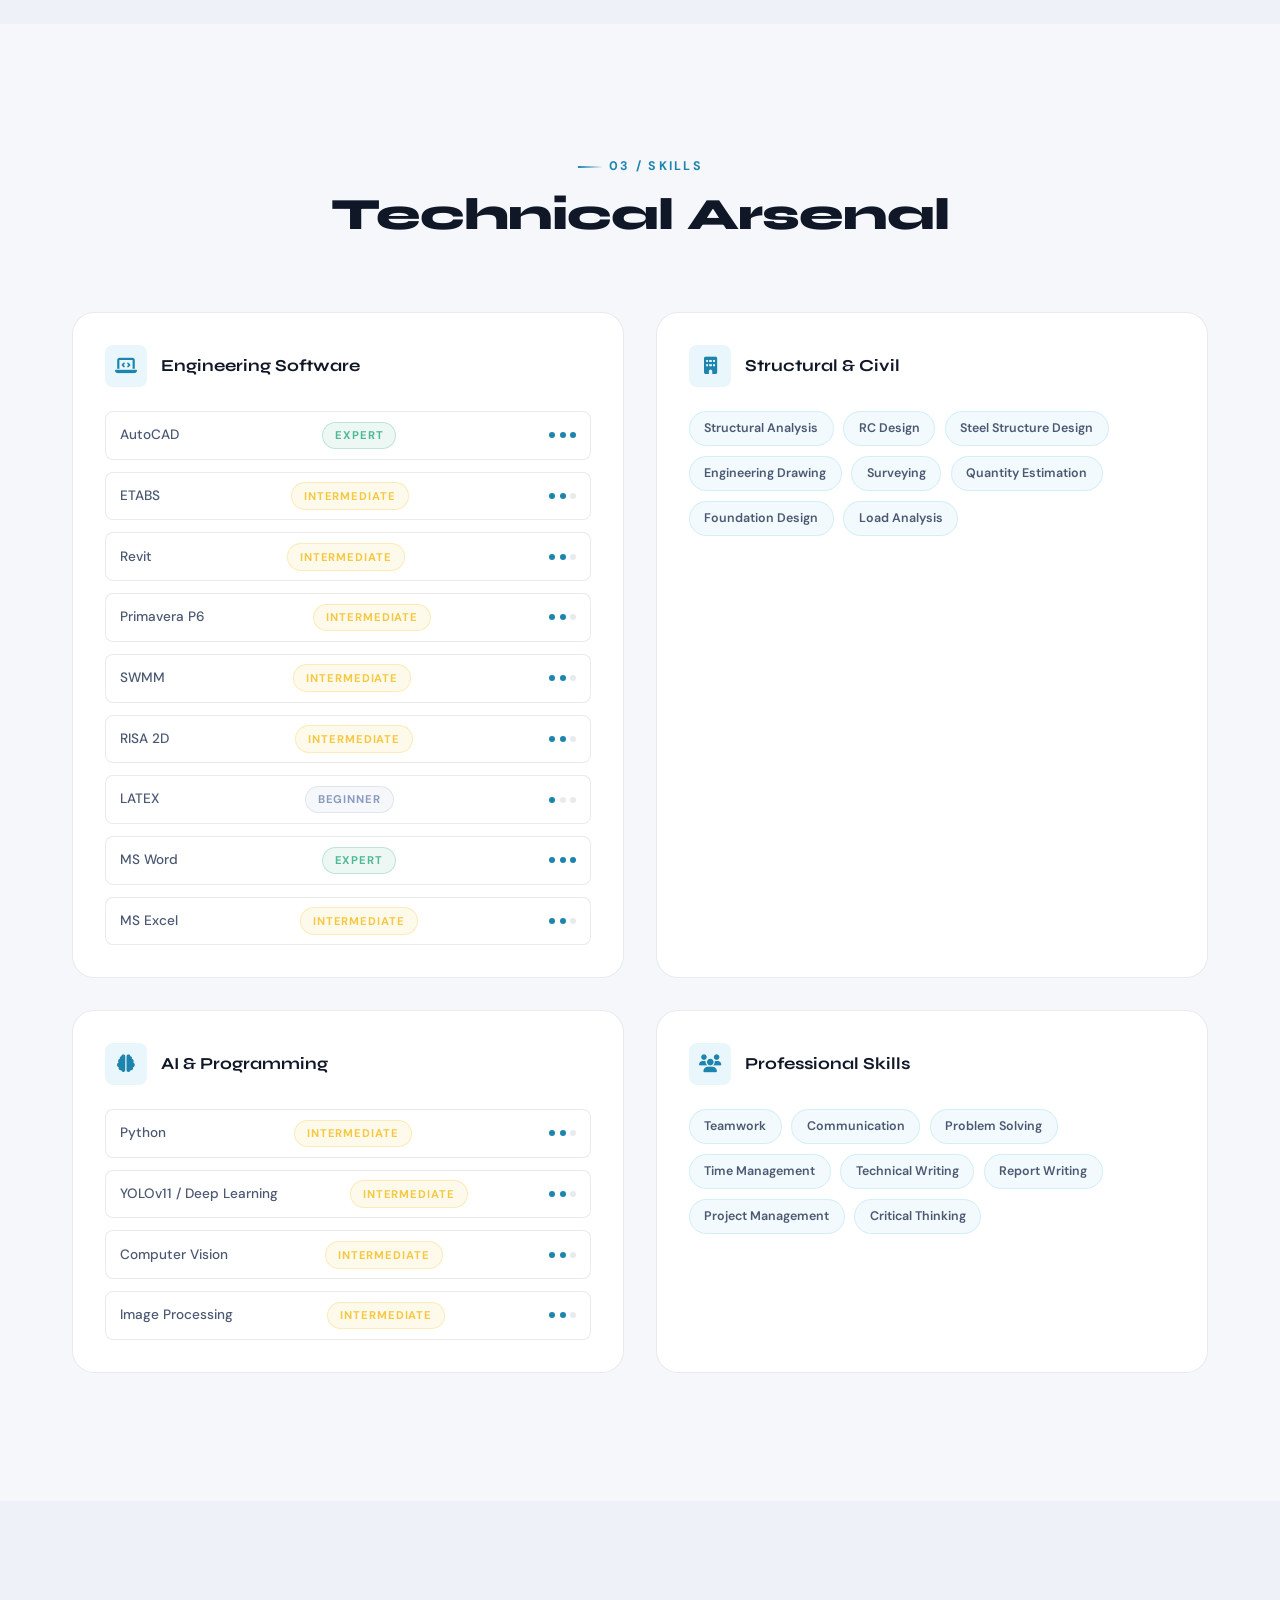
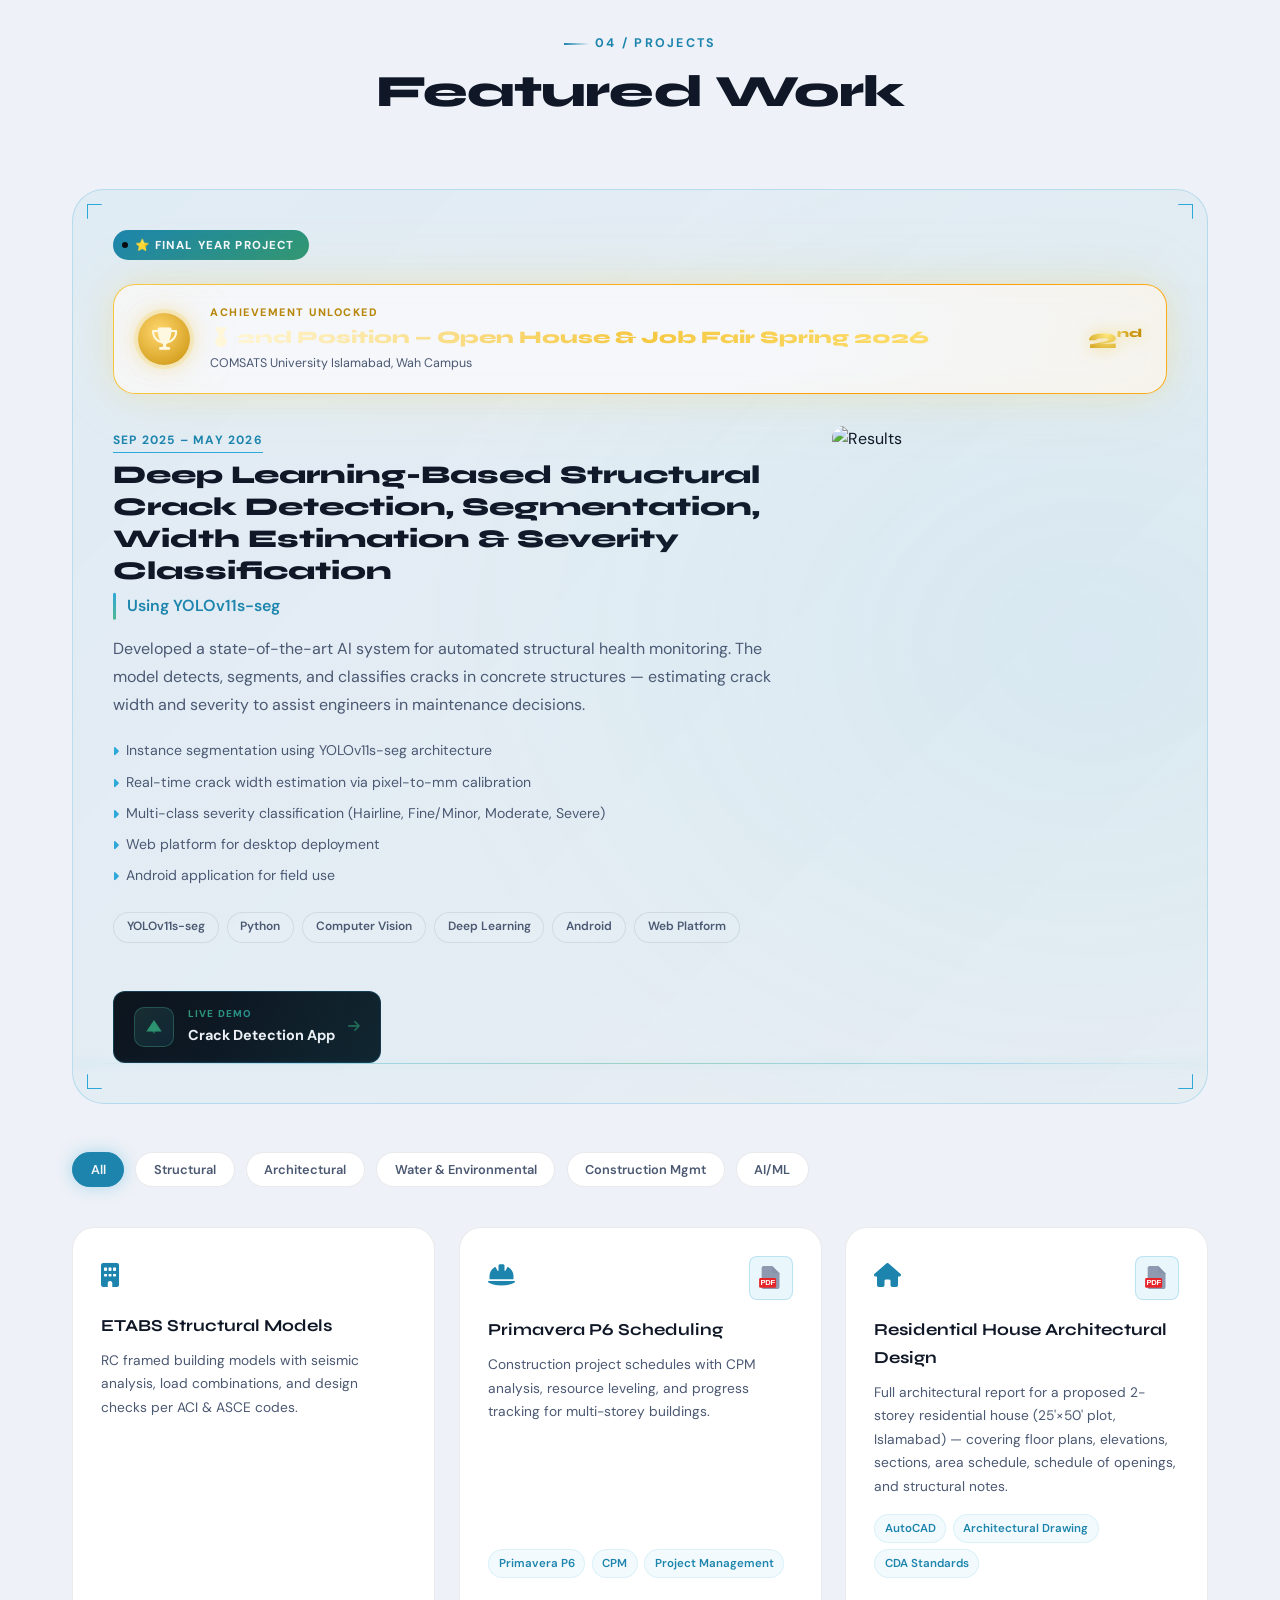
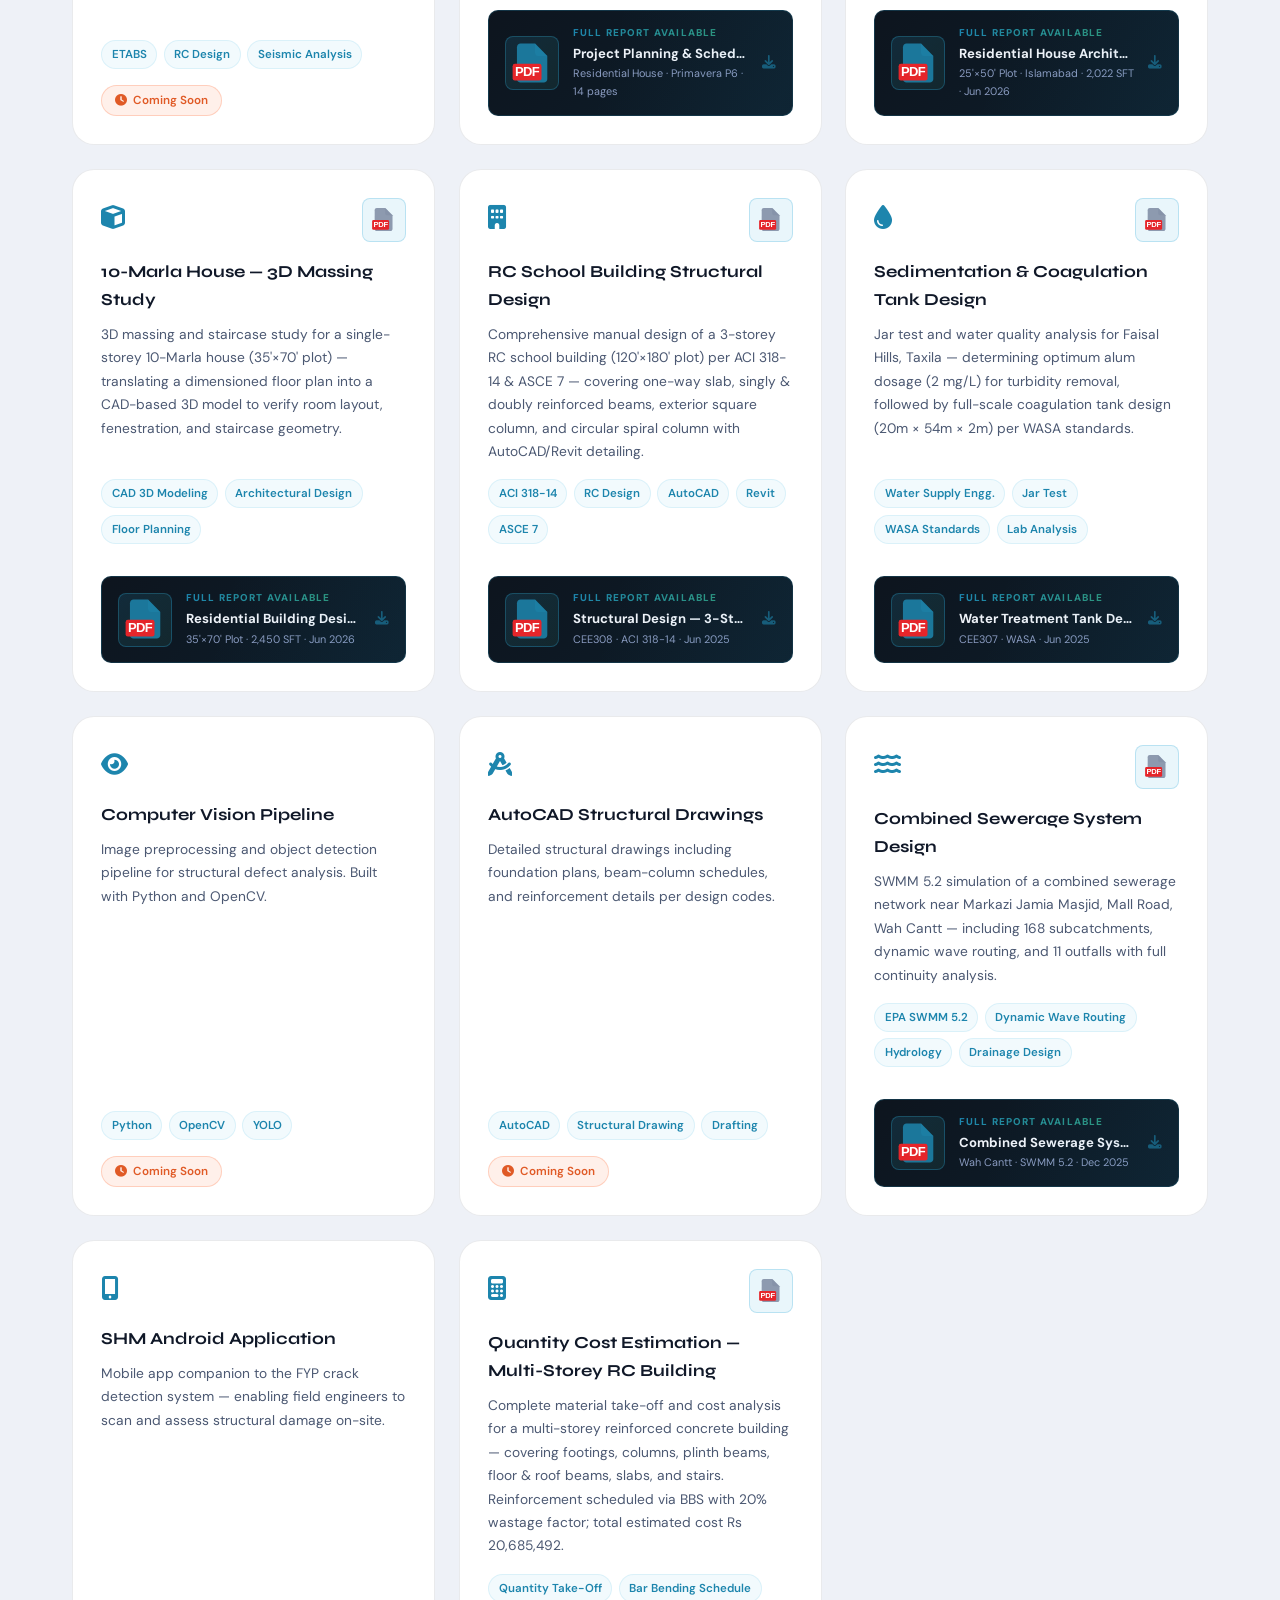
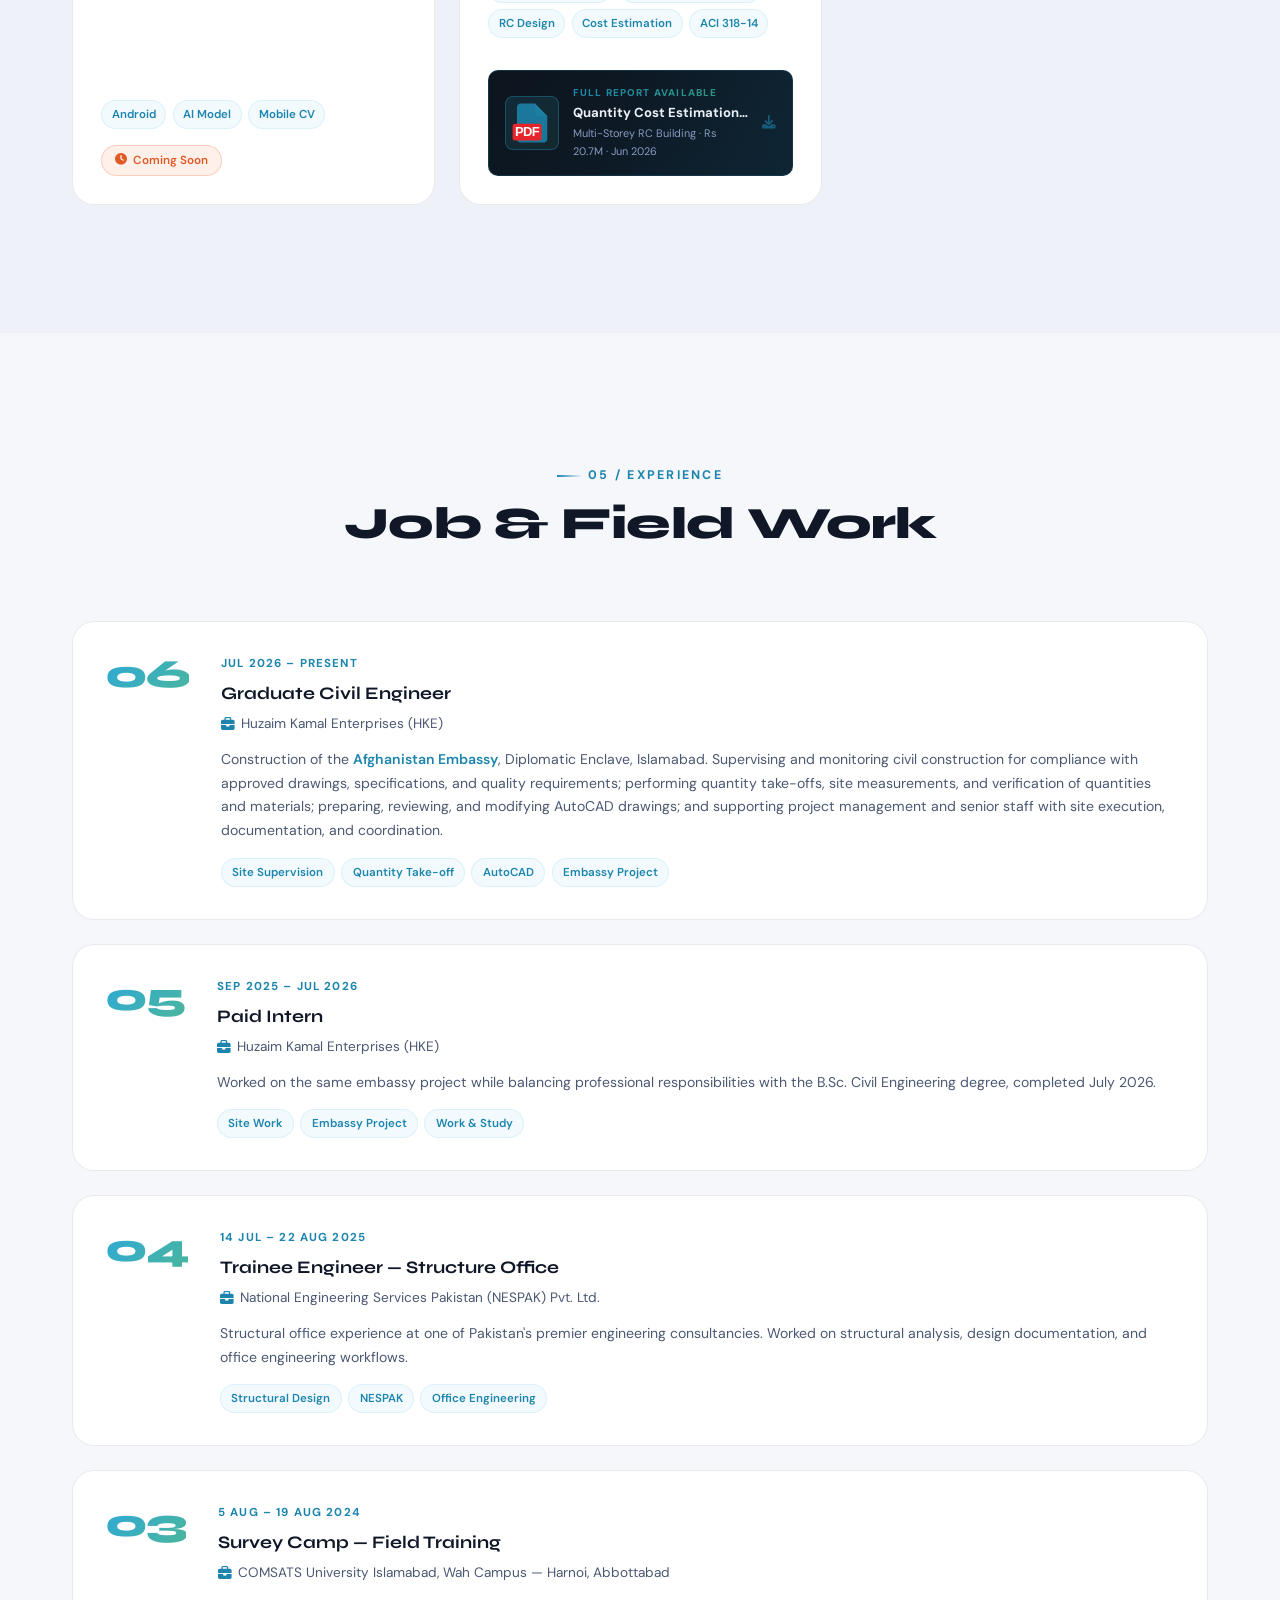
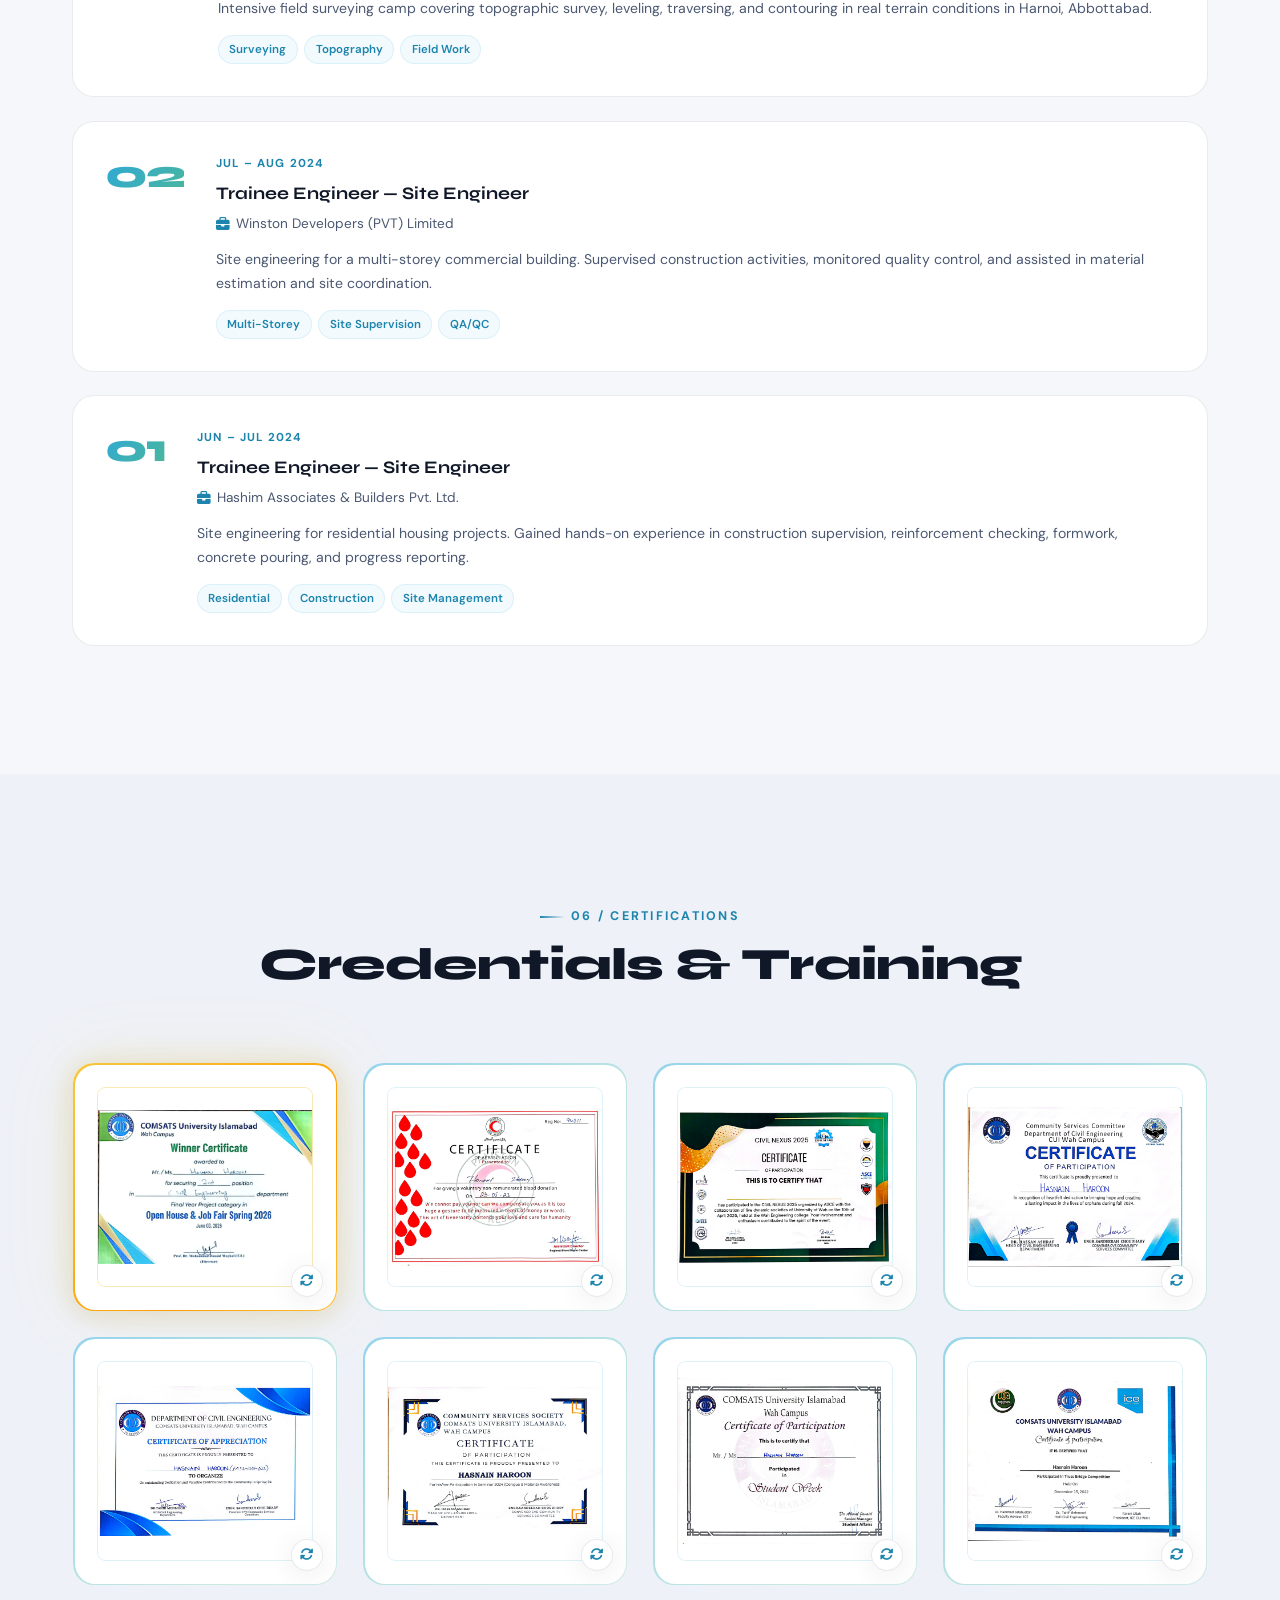
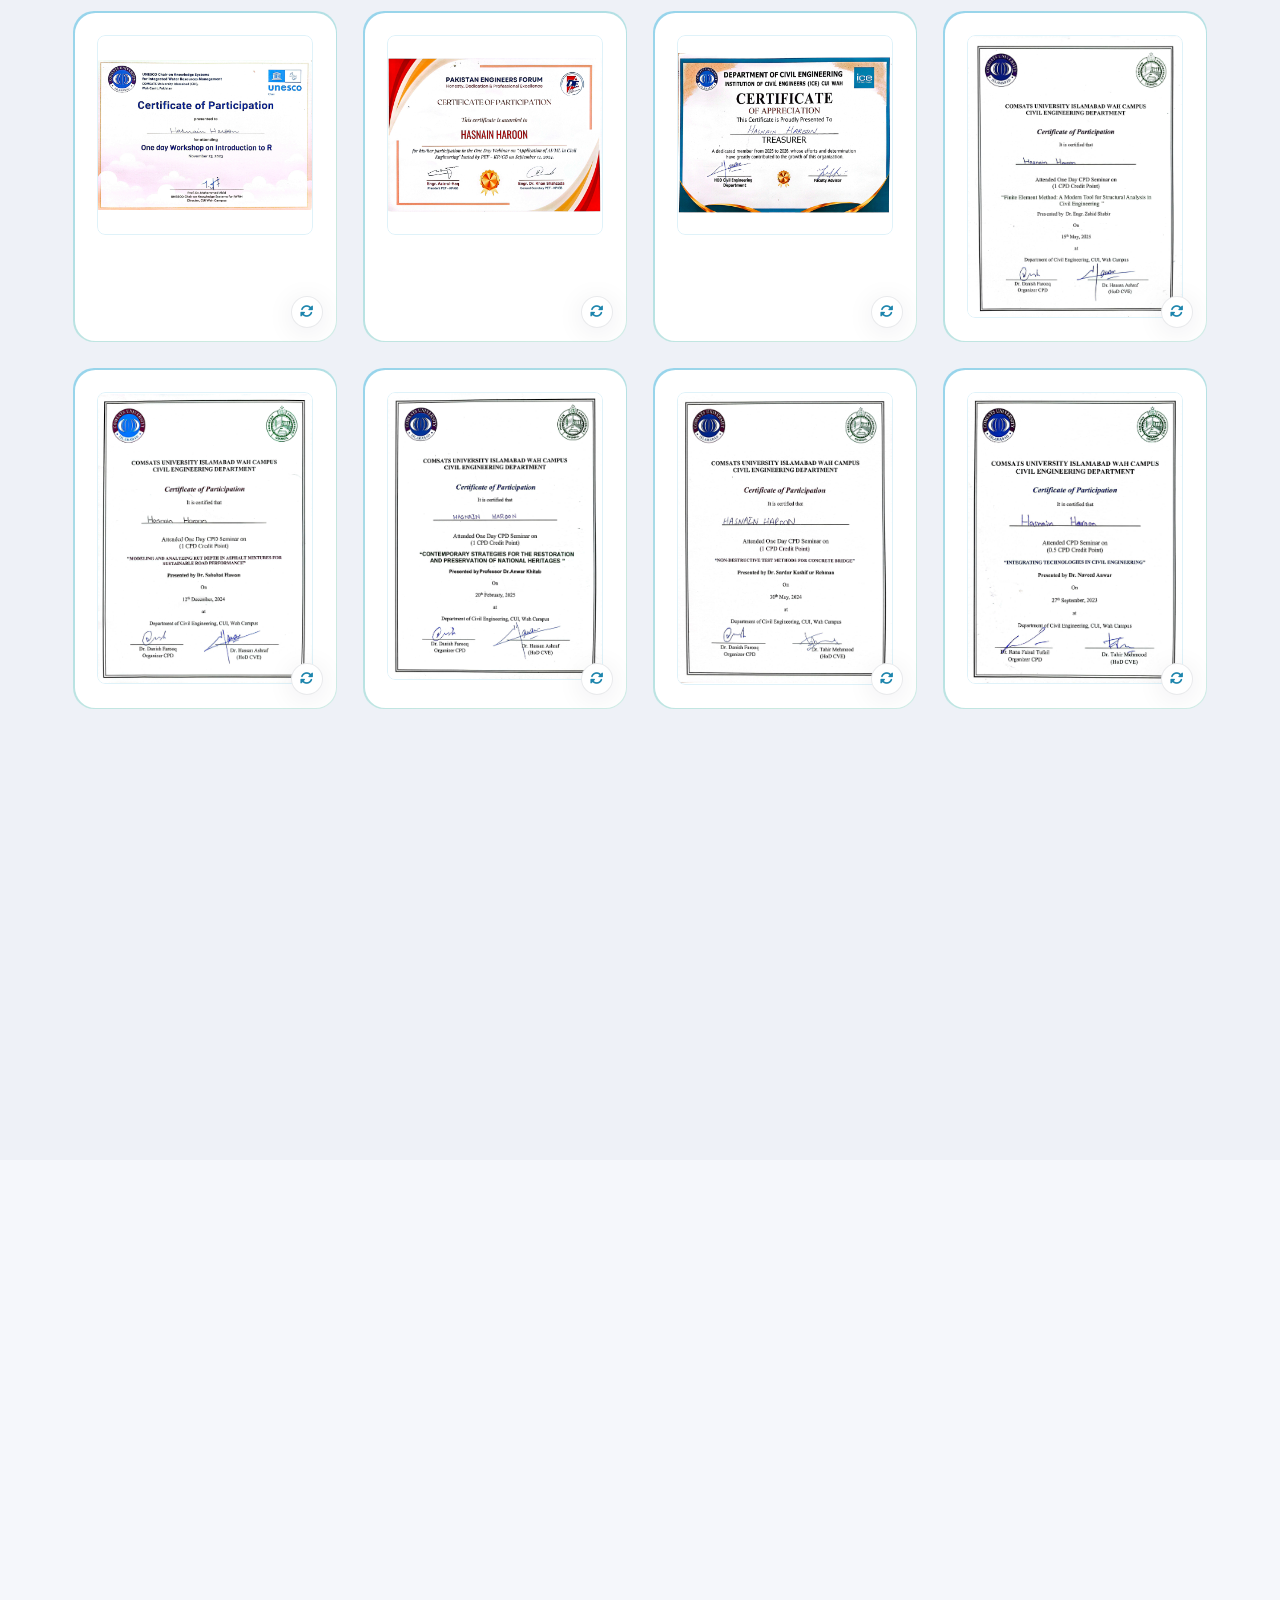
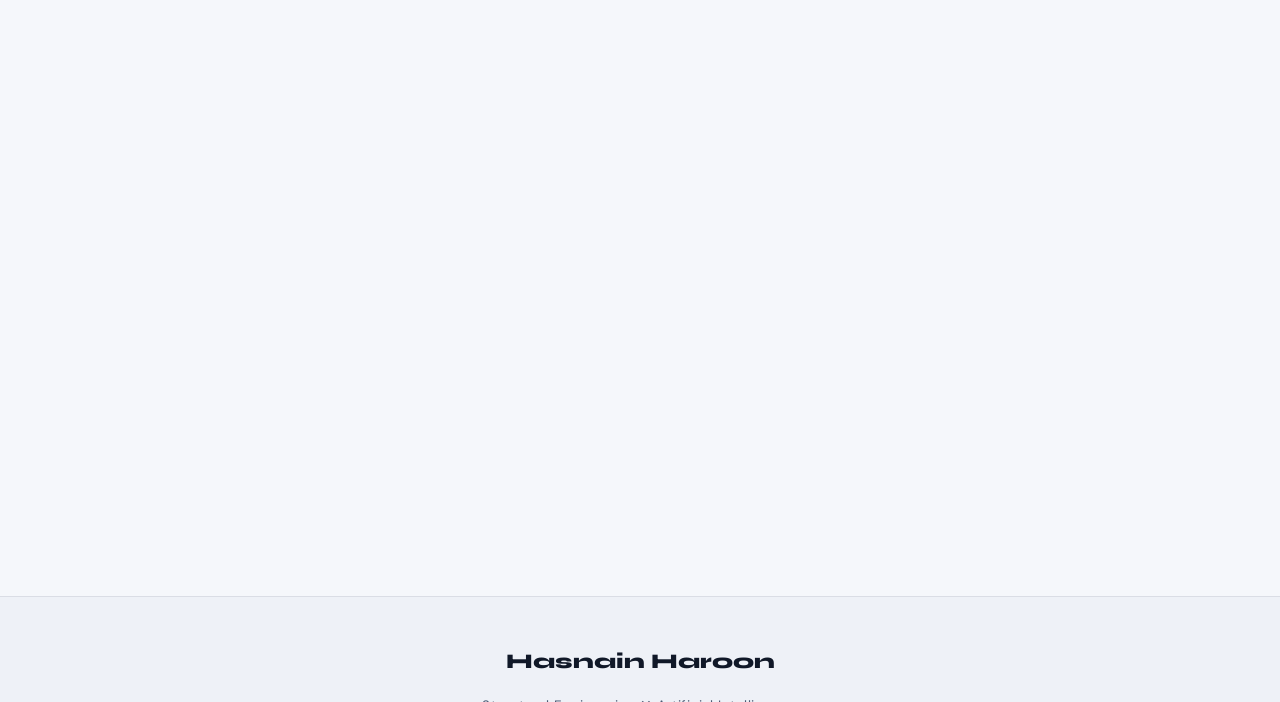
==== commit fd9a1096: "Update index.html" ====
--- a/index.html
+++ b/index.html
@@ -11,10 +11,10 @@
   </script>
   <meta charset="UTF-8" />
   <meta name="viewport" content="width=device-width, initial-scale=1.0" />
-  <meta name="description" content="Hasnain Haroon – Civil & Structural Engineer and AI Researcher specializing in deep learning-based structural health monitoring, crack detection, and computer vision." />
-  <meta name="keywords" content="Hasnain Haroon, Civil Engineer, Structural Engineer, AI, Computer Vision, YOLOv11, Crack Detection, COMSATS, Portfolio" />
+  <meta name="description" content="Hasnain Haroon – Graduate Civil Engineer and AI Researcher specializing in deep learning-based structural health monitoring, crack detection, and computer vision." />
+  <meta name="keywords" content="Hasnain Haroon, Graduate Civil Engineer, AI, Computer Vision, YOLOv11, Crack Detection, COMSATS, Portfolio" />
   <meta name="author" content="Hasnain Haroon" />
-  <meta property="og:title" content="Hasnain Haroon | Structural Engineer & AI Researcher" />
+  <meta property="og:title" content="Hasnain Haroon | Graduate Civil Engineer & AI Researcher" />
   <meta property="og:description" content="Portfolio of Hasnain Haroon – bridging structural engineering with artificial intelligence." />
   <meta property="og:type" content="website" />
   <meta property="og:url" content="https://hasnainharoonqureshi.github.io/" />
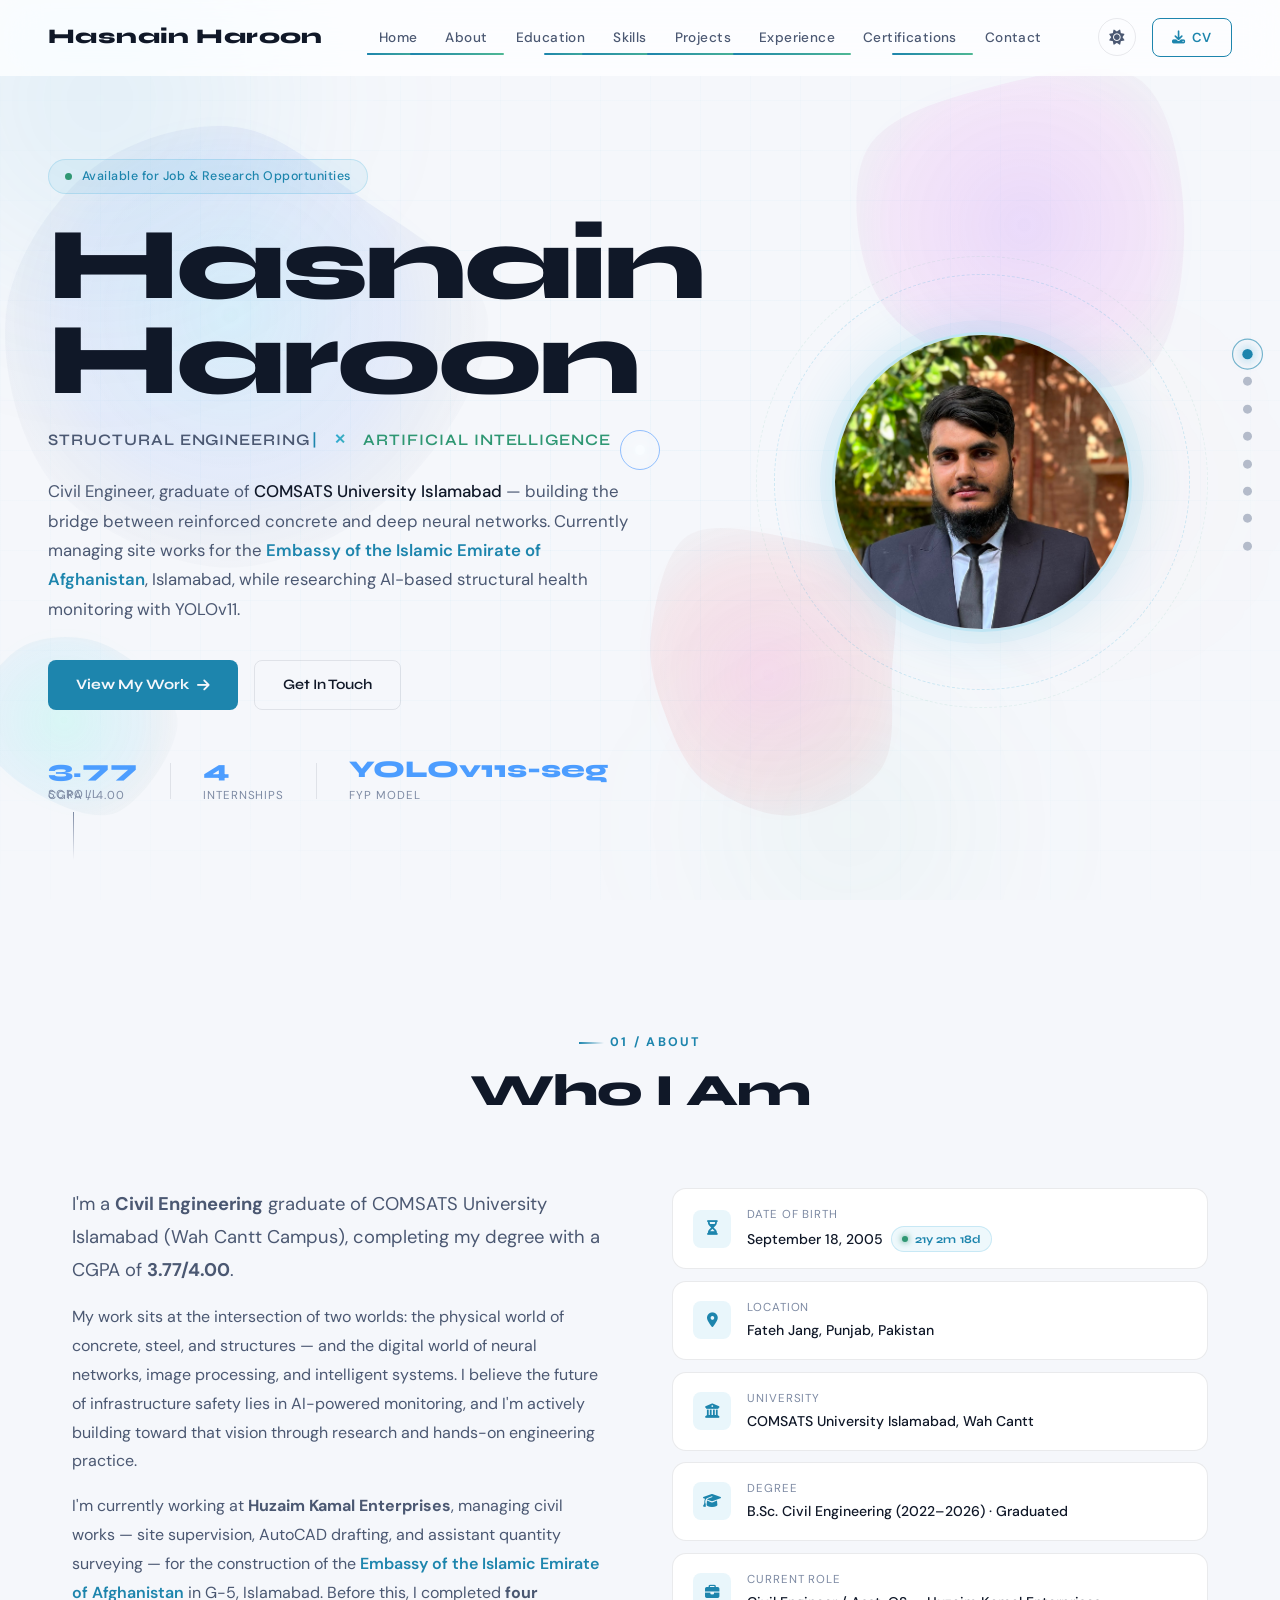
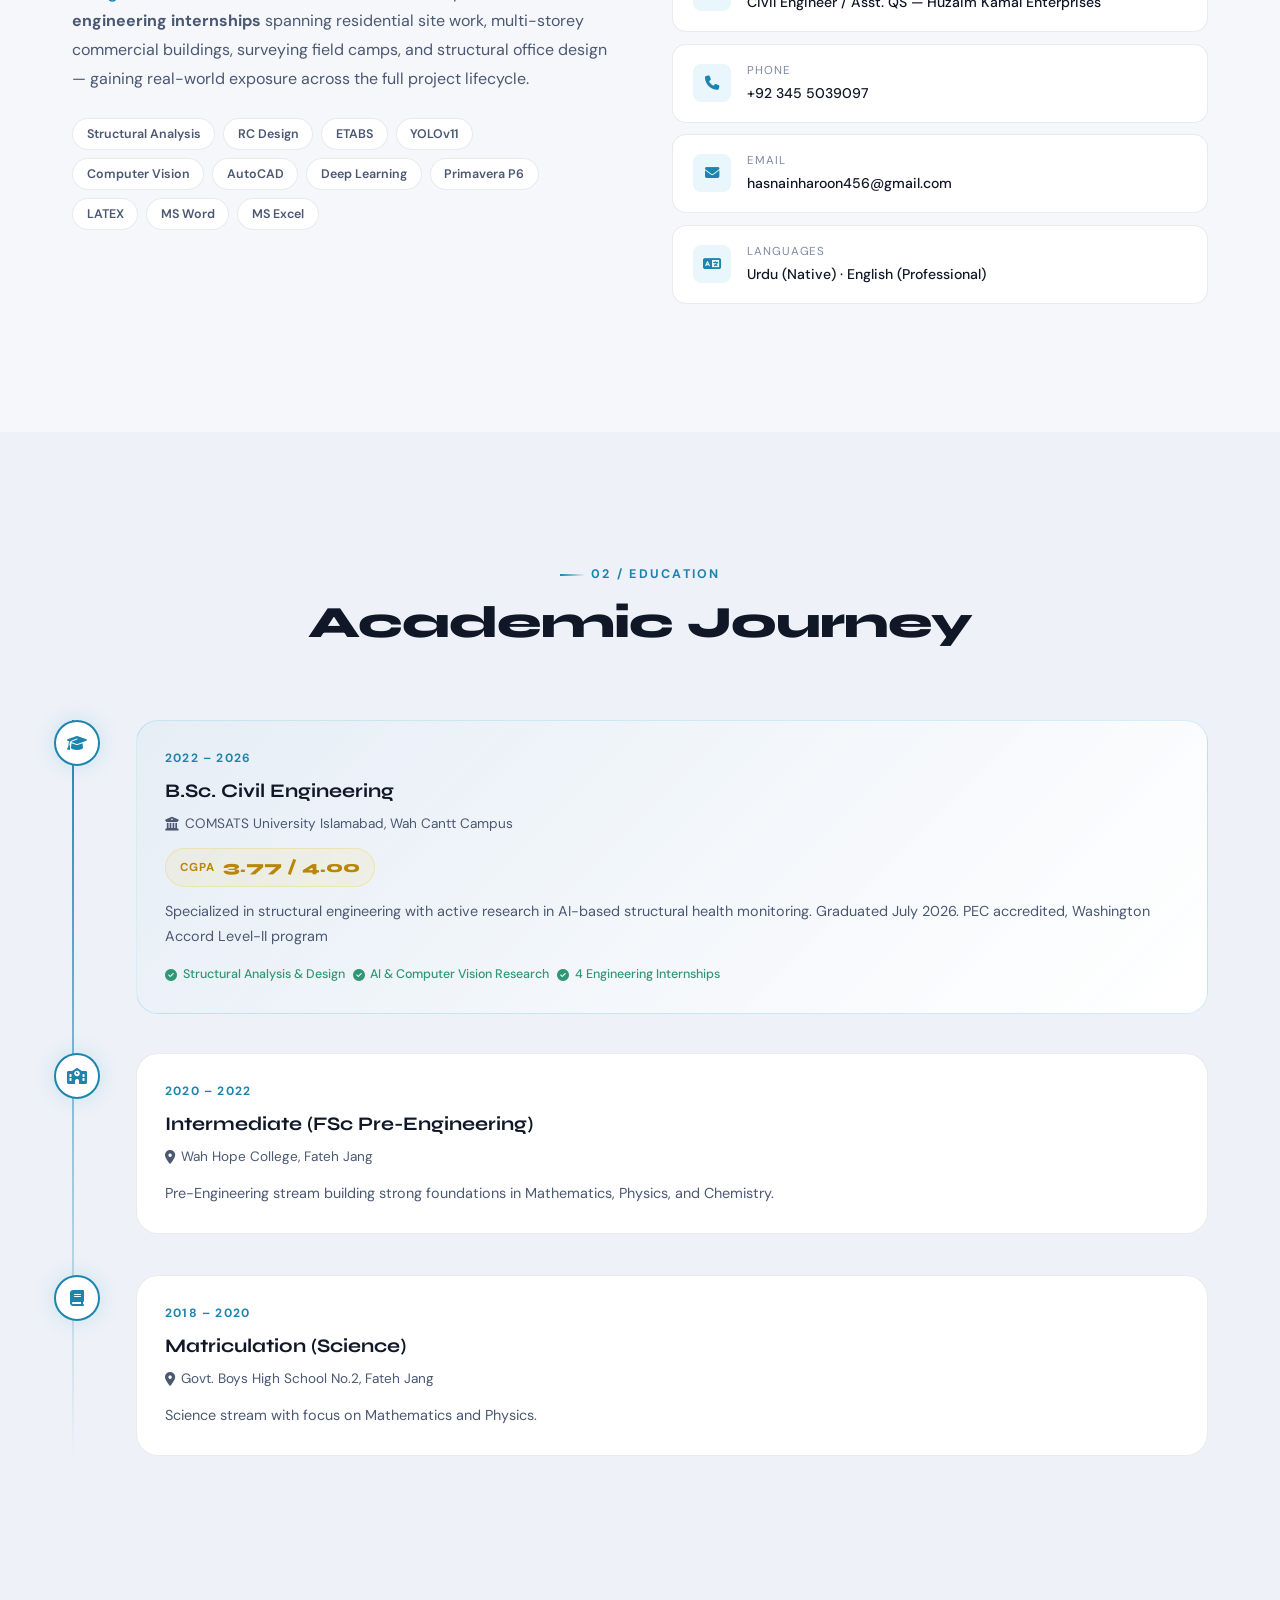
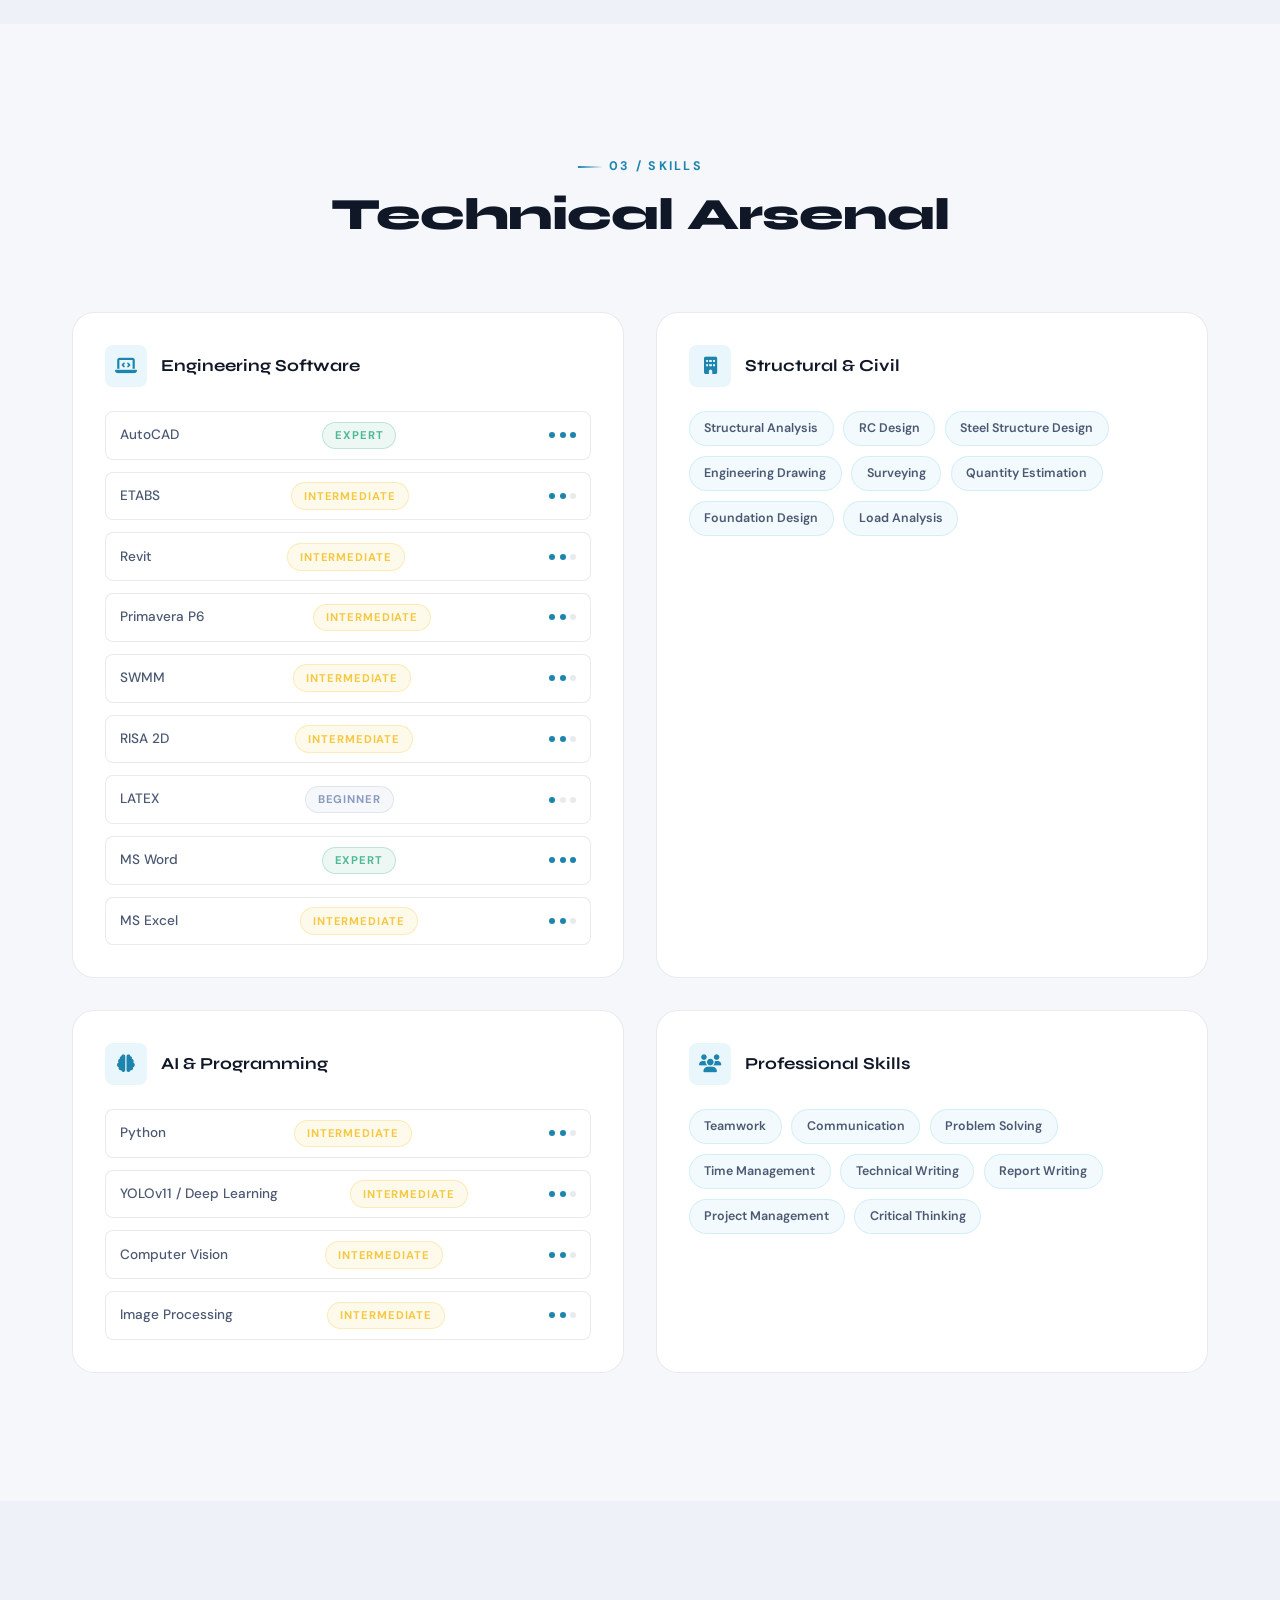
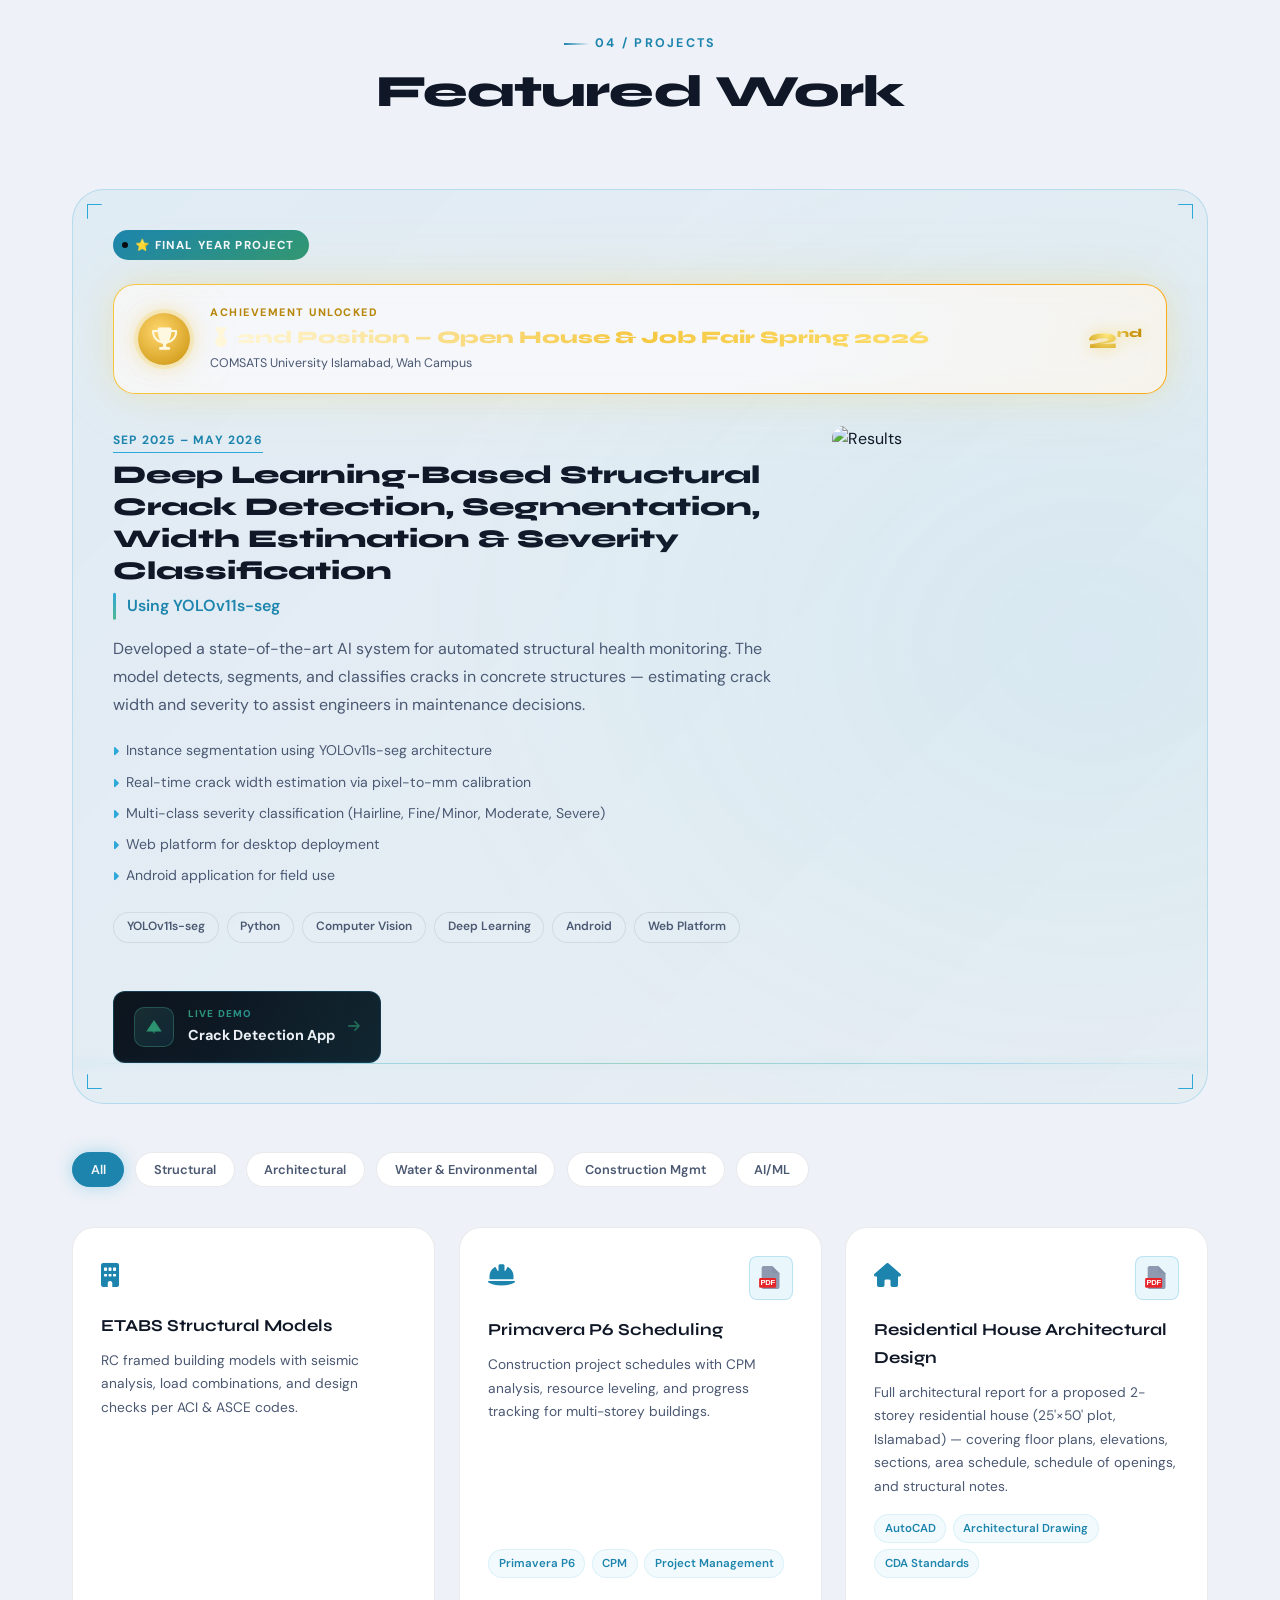
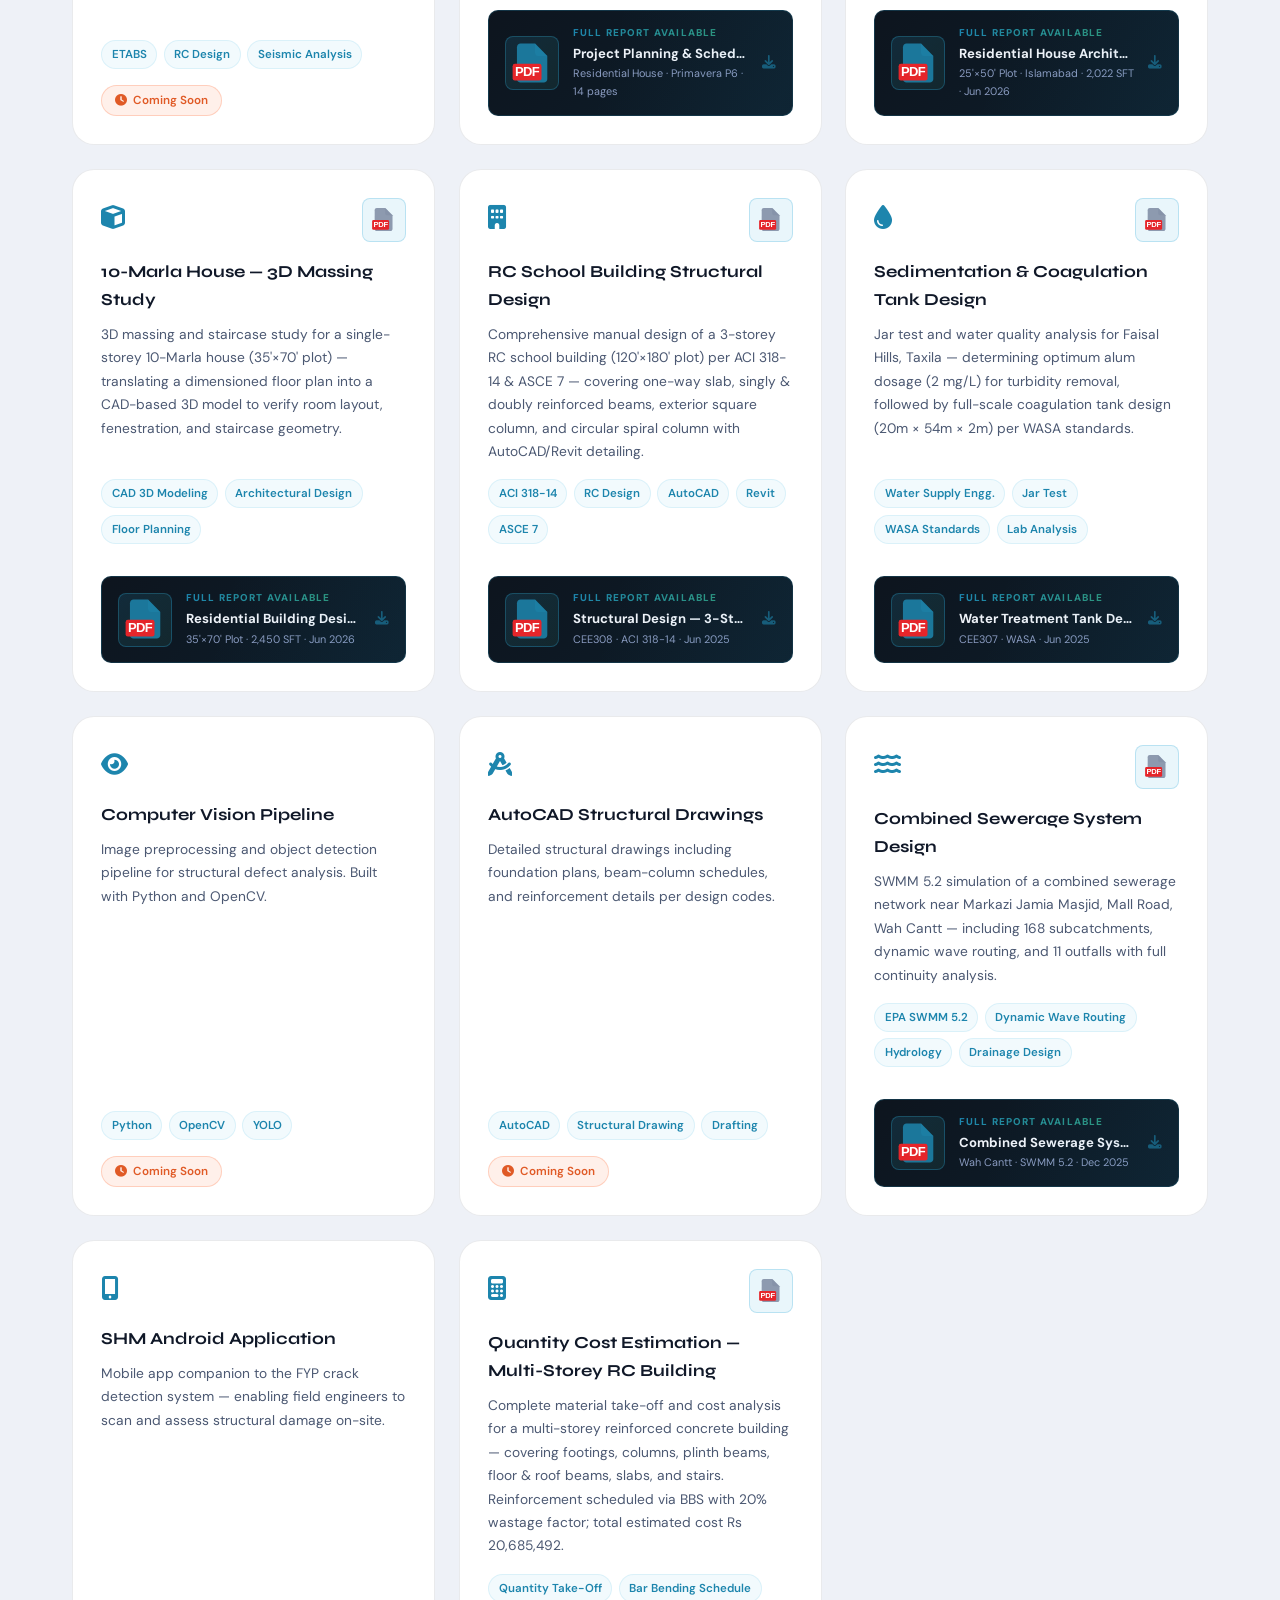
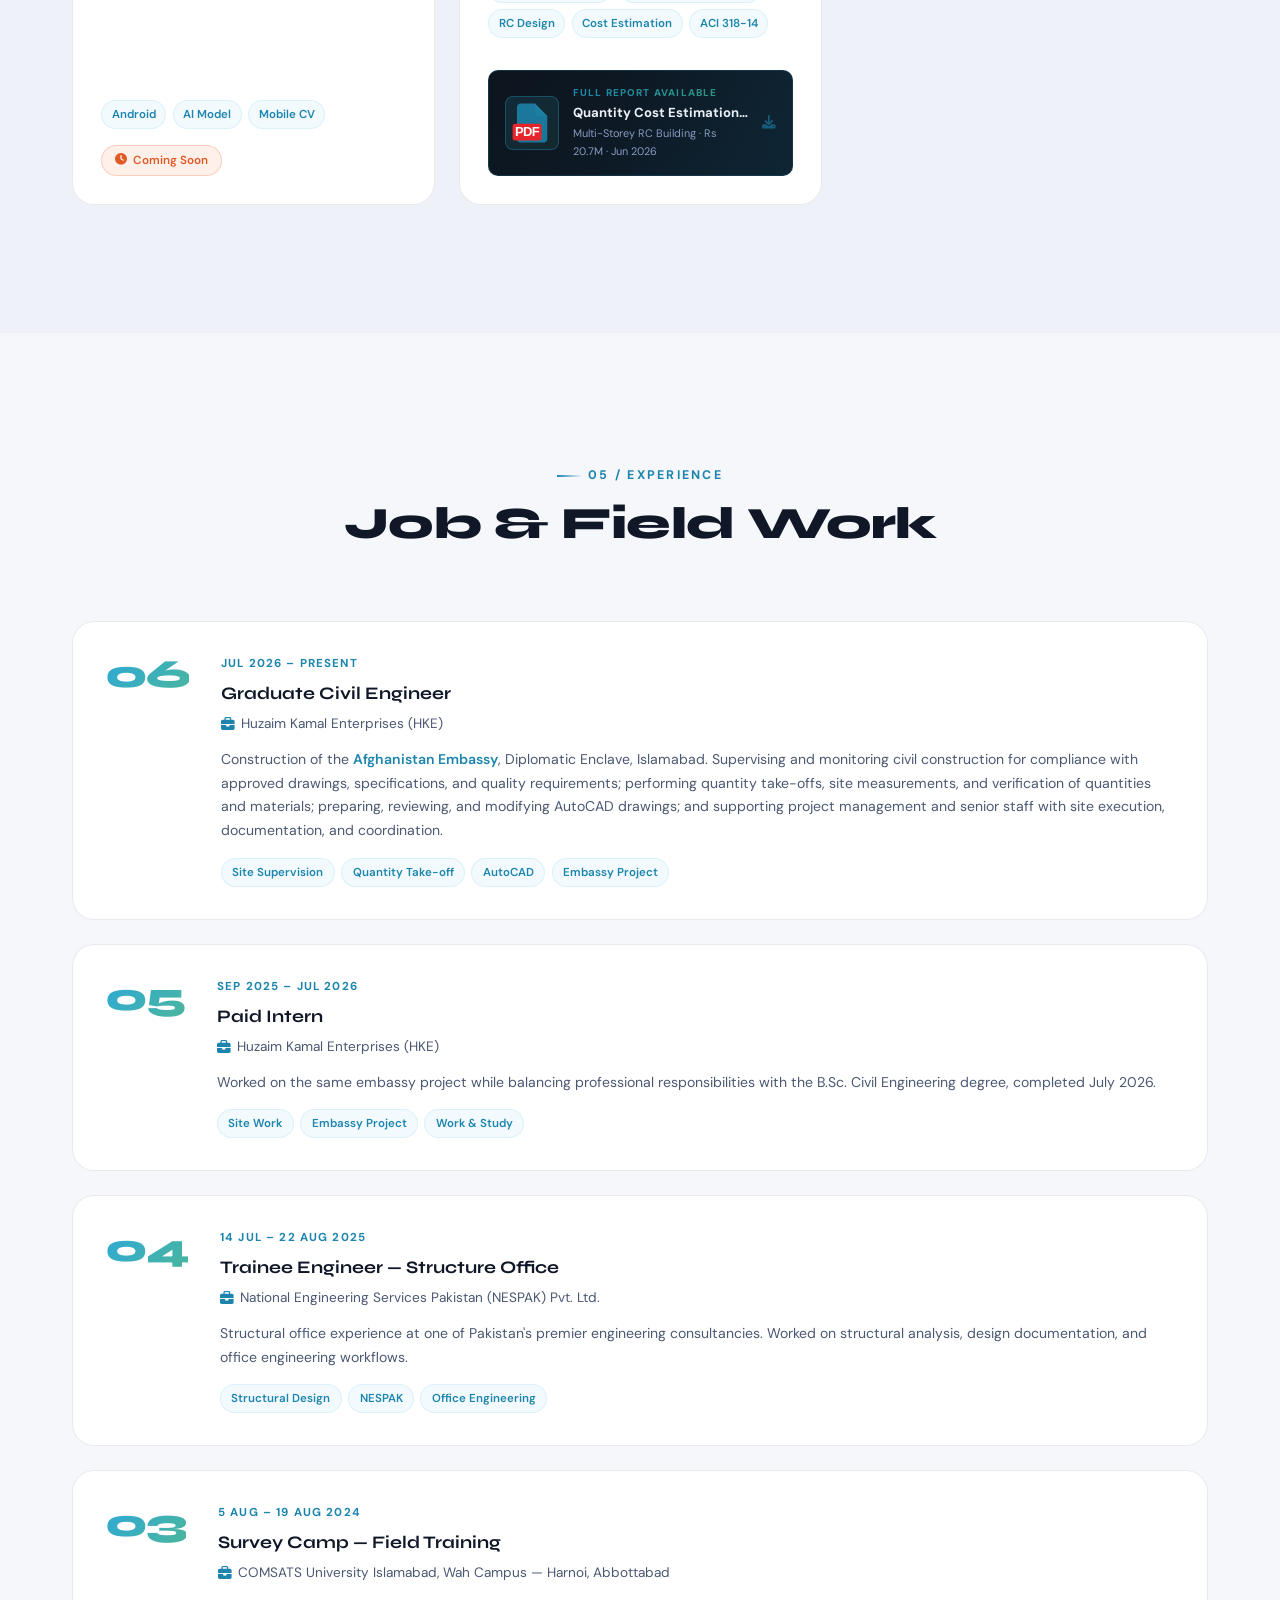
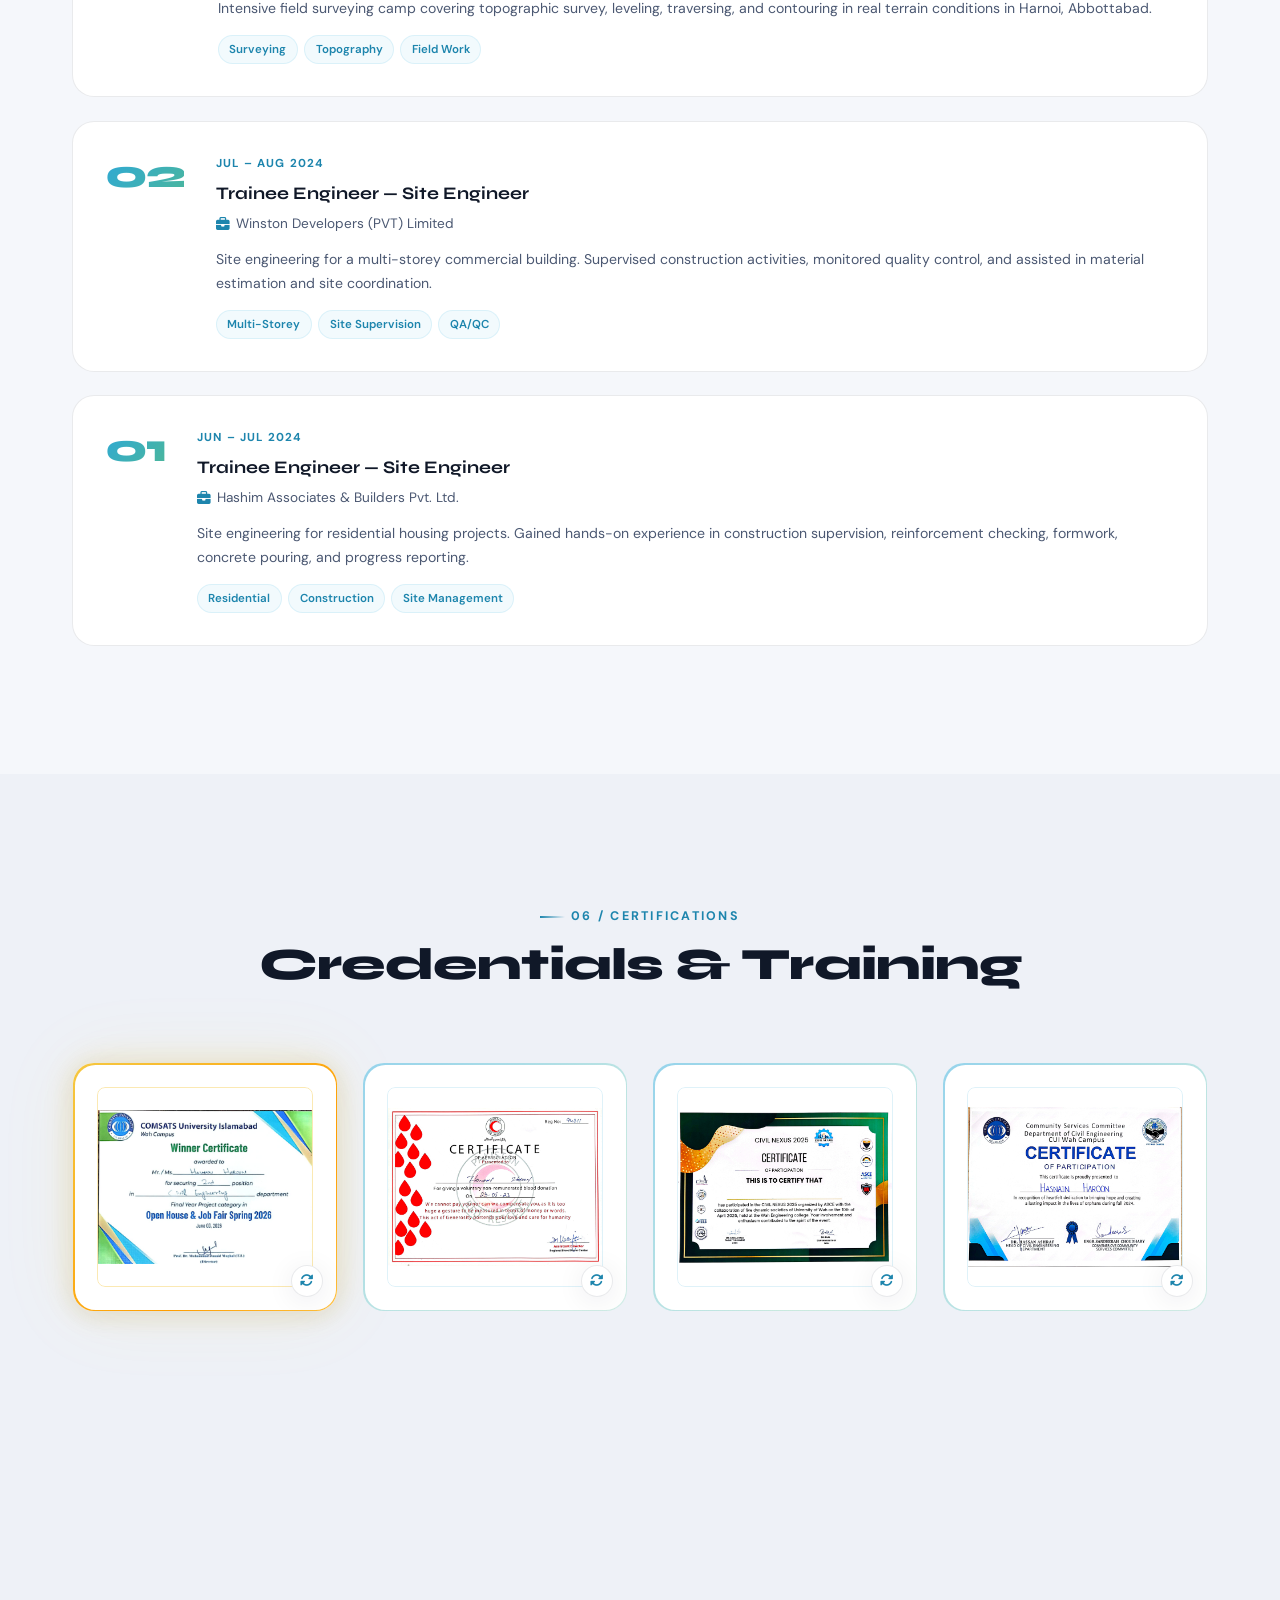
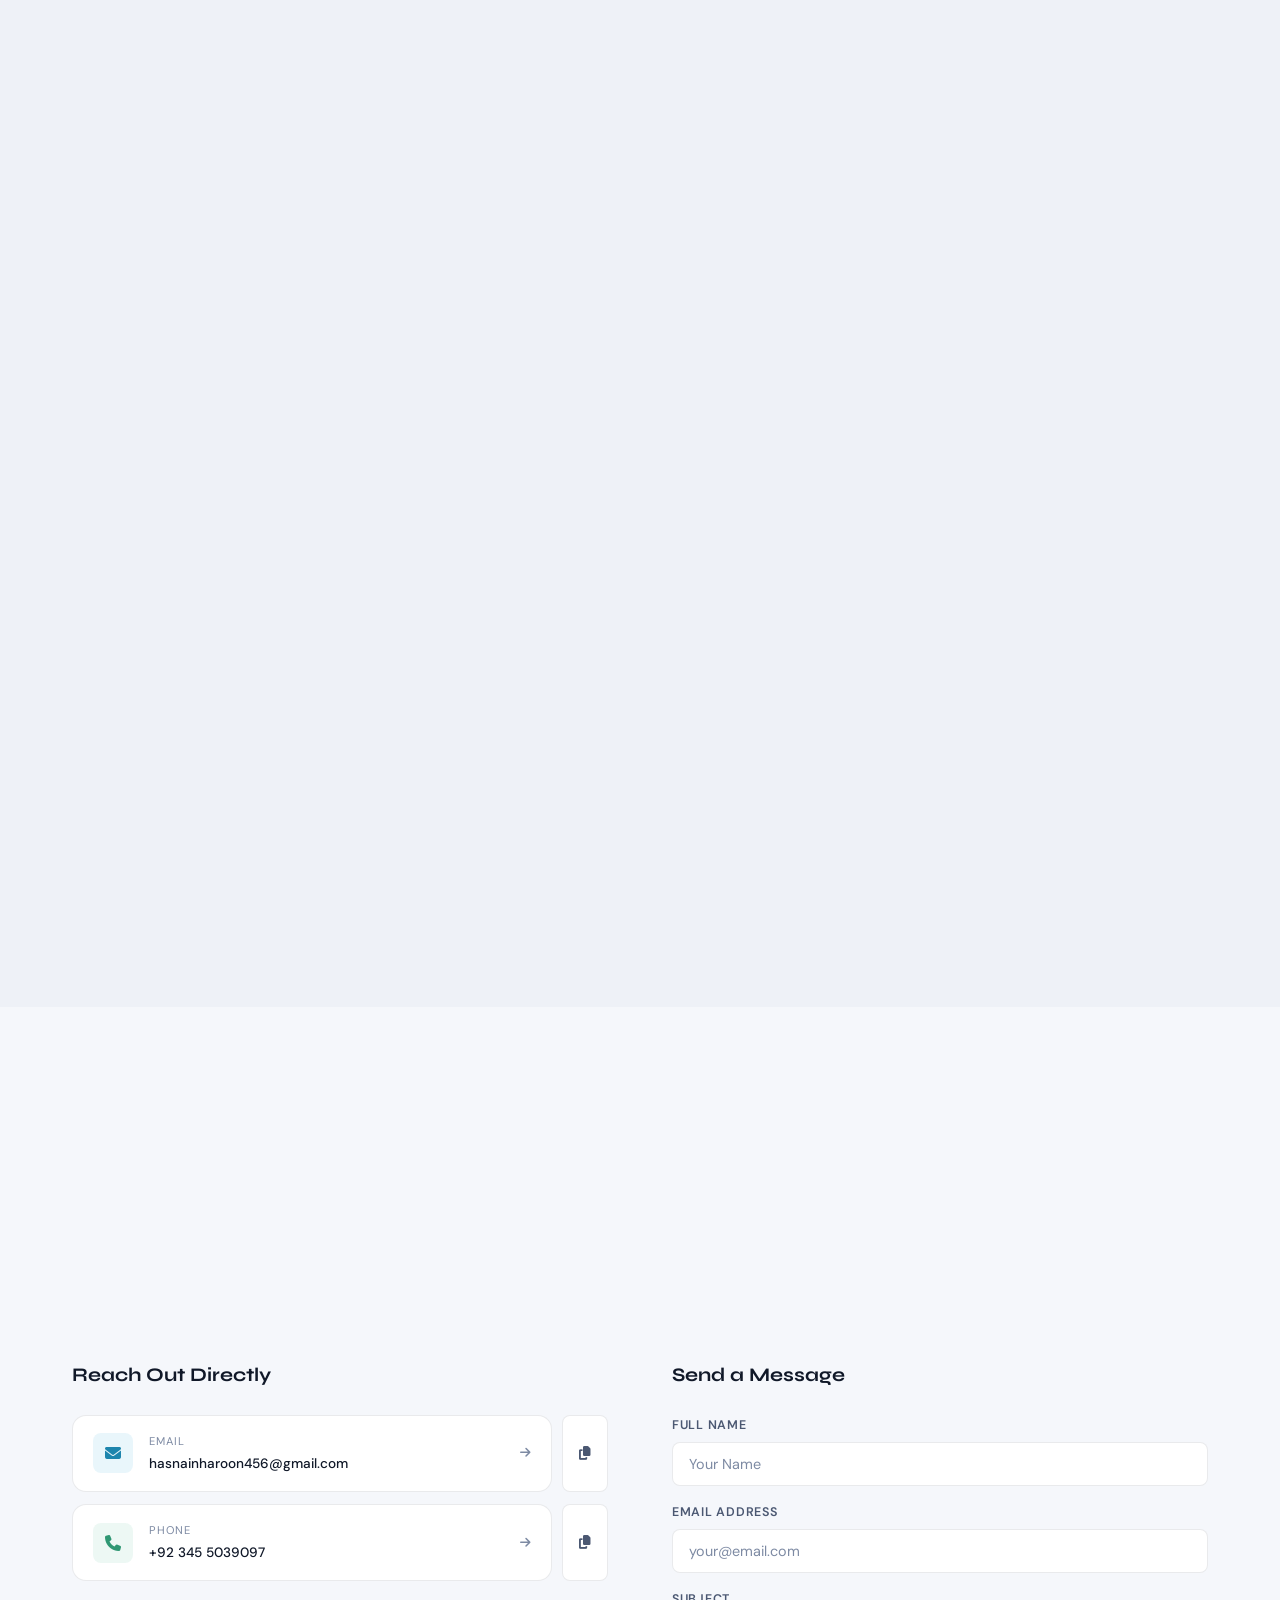
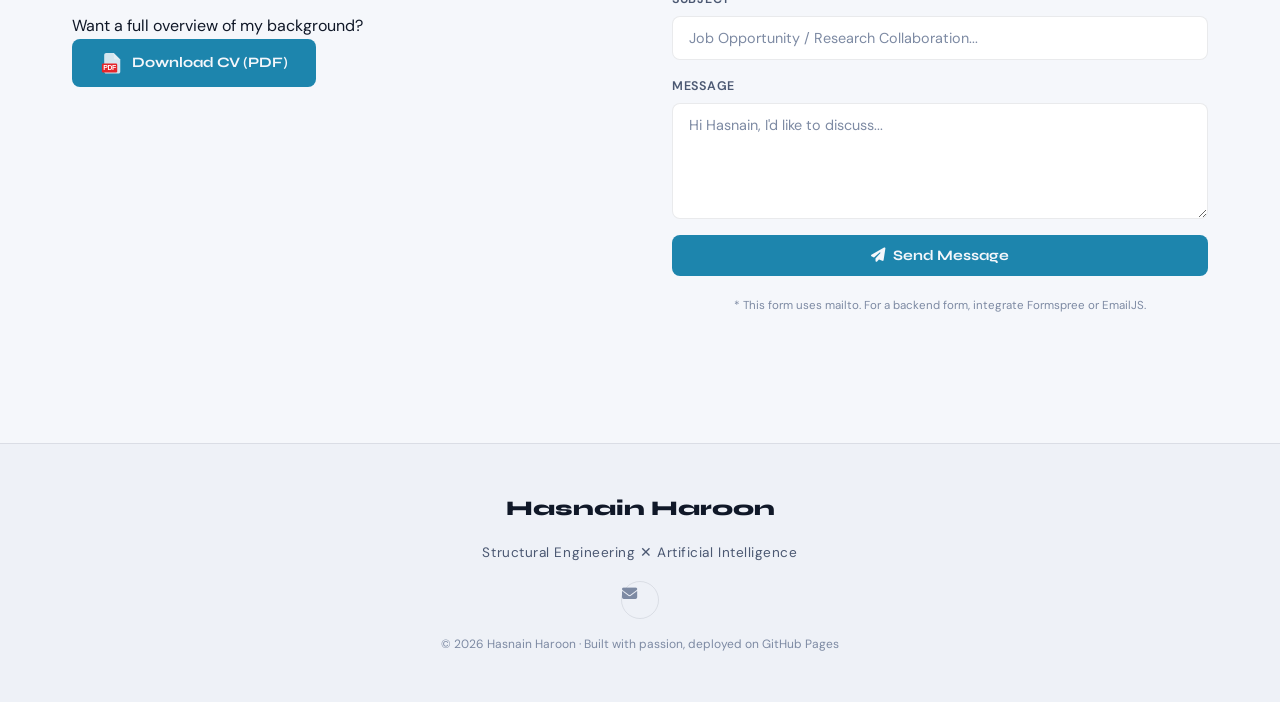
==== commit 41ac82c8: "Update index.html" ====
--- a/index.html
+++ b/index.html
@@ -21,7 +21,7 @@
   <meta property="og:image" content="https://hasnainharoonqureshi.github.io/profile.jpeg" />
   <meta property="og:image:alt" content="Hasnain Haroon — Structural Engineer & AI Researcher" />
   <meta name="twitter:card" content="summary_large_image" />
-  <meta name="twitter:title" content="Hasnain Haroon | Structural Engineer & AI Researcher" />
+  <meta name="twitter:title" content="Hasnain Haroon | Graduate Civil Engineer & AI Researcher" />
   <meta name="twitter:description" content="Portfolio of Hasnain Haroon – bridging structural engineering with artificial intelligence." />
   <meta name="twitter:image" content="https://hasnainharoonqureshi.github.io/profile.jpeg" />
   <link rel="canonical" href="https://hasnainharoonqureshi.github.io/" />
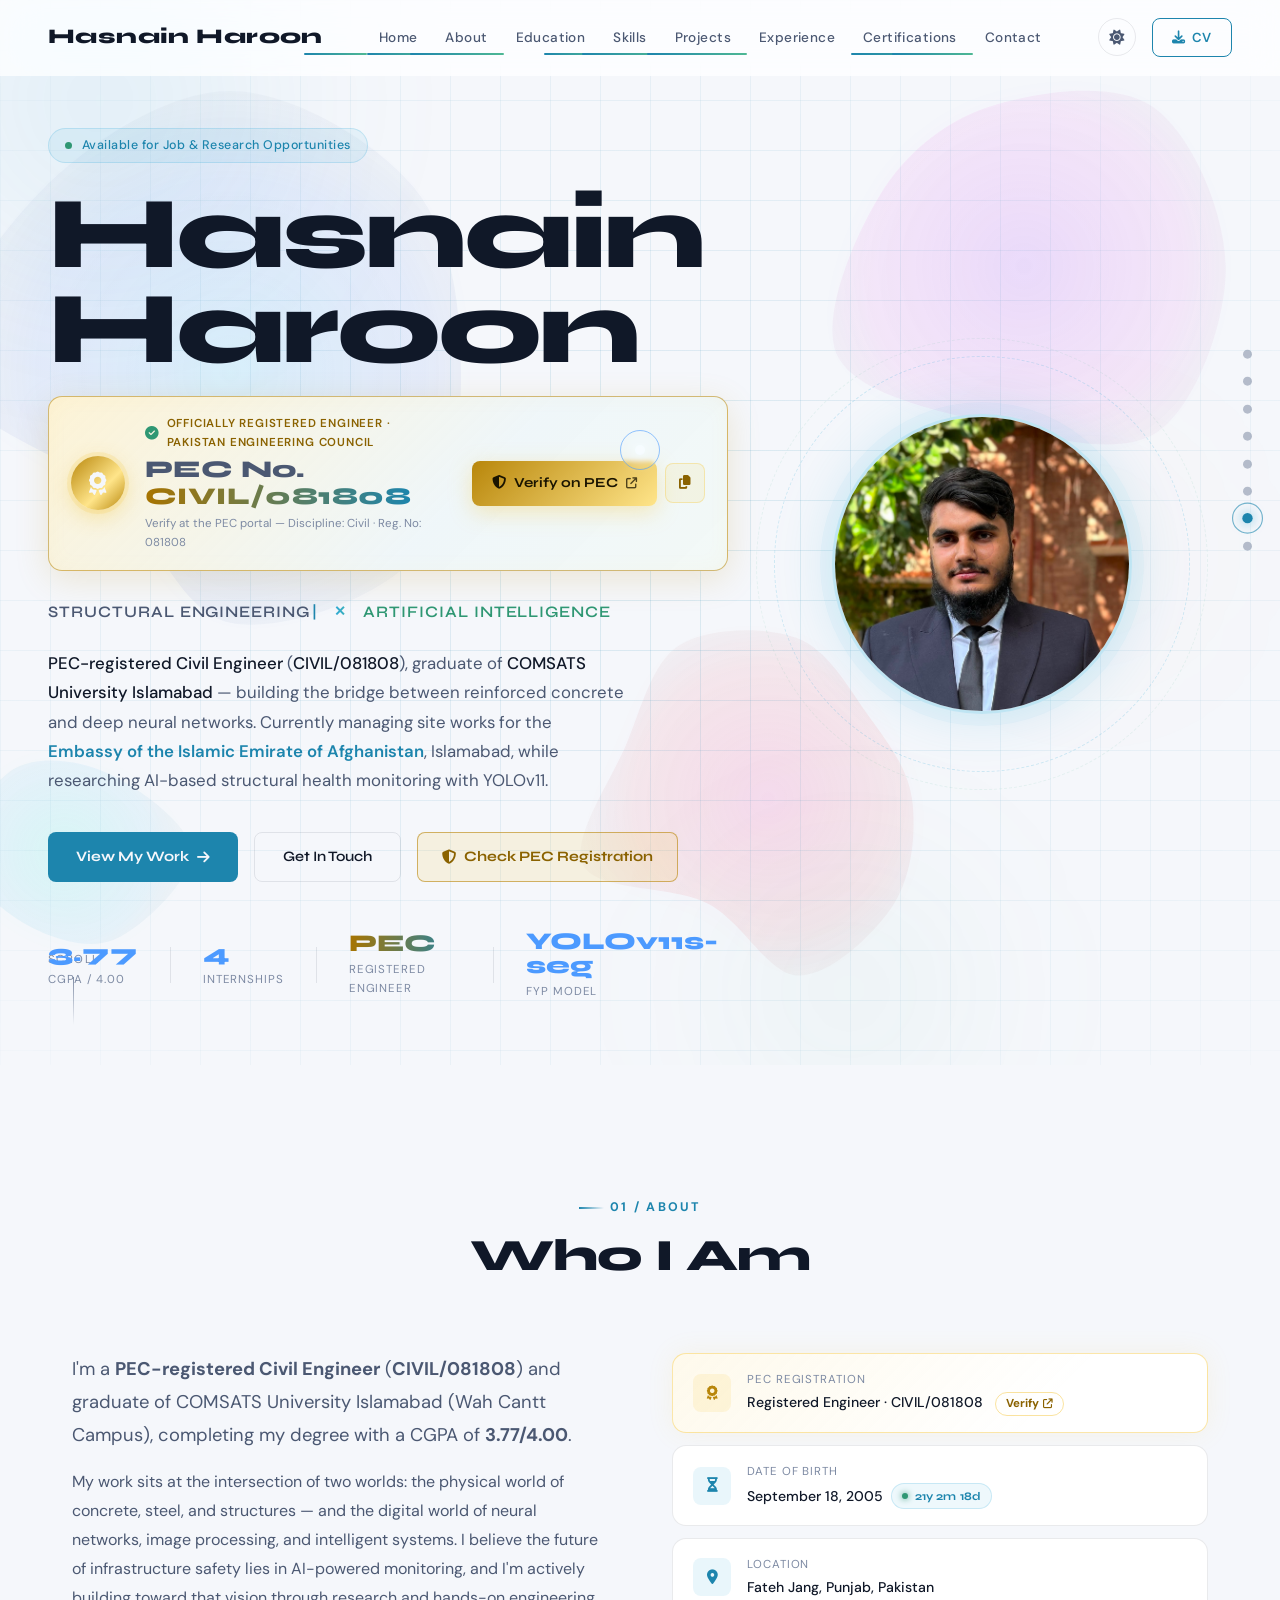
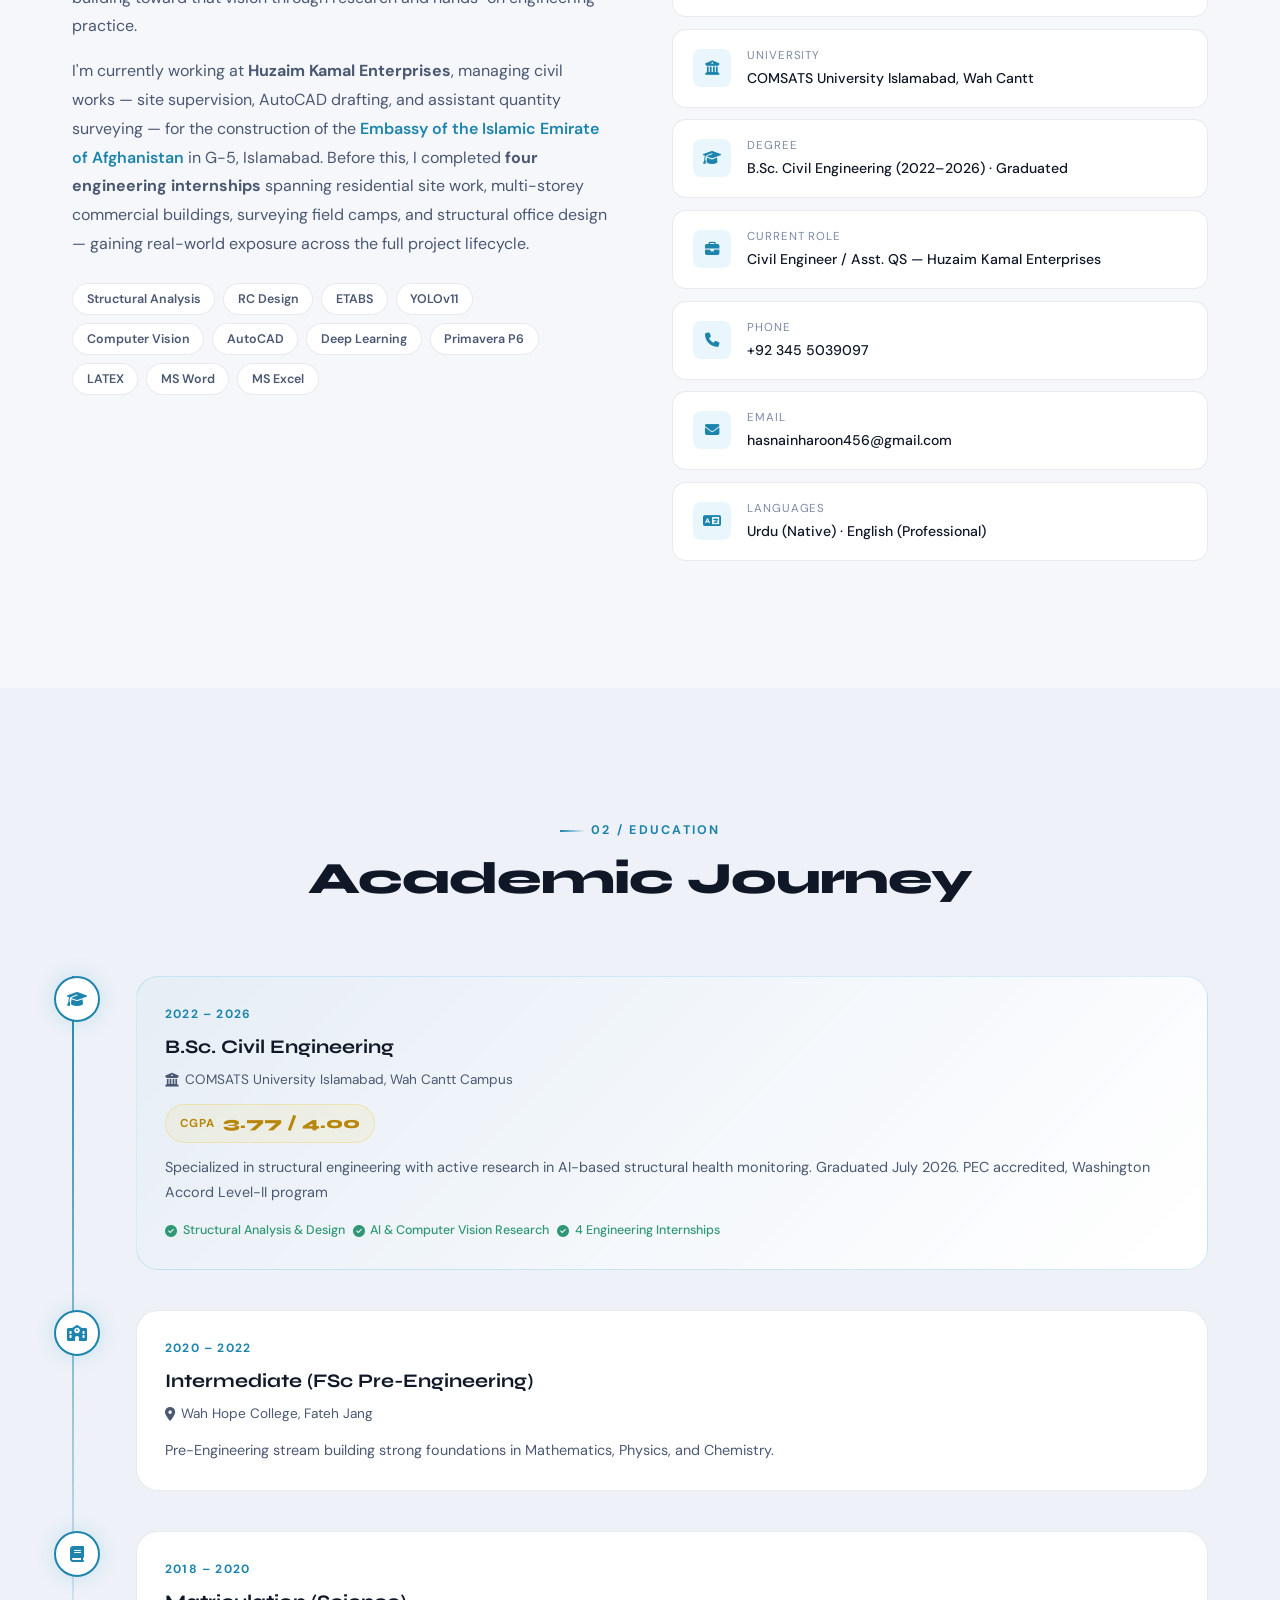
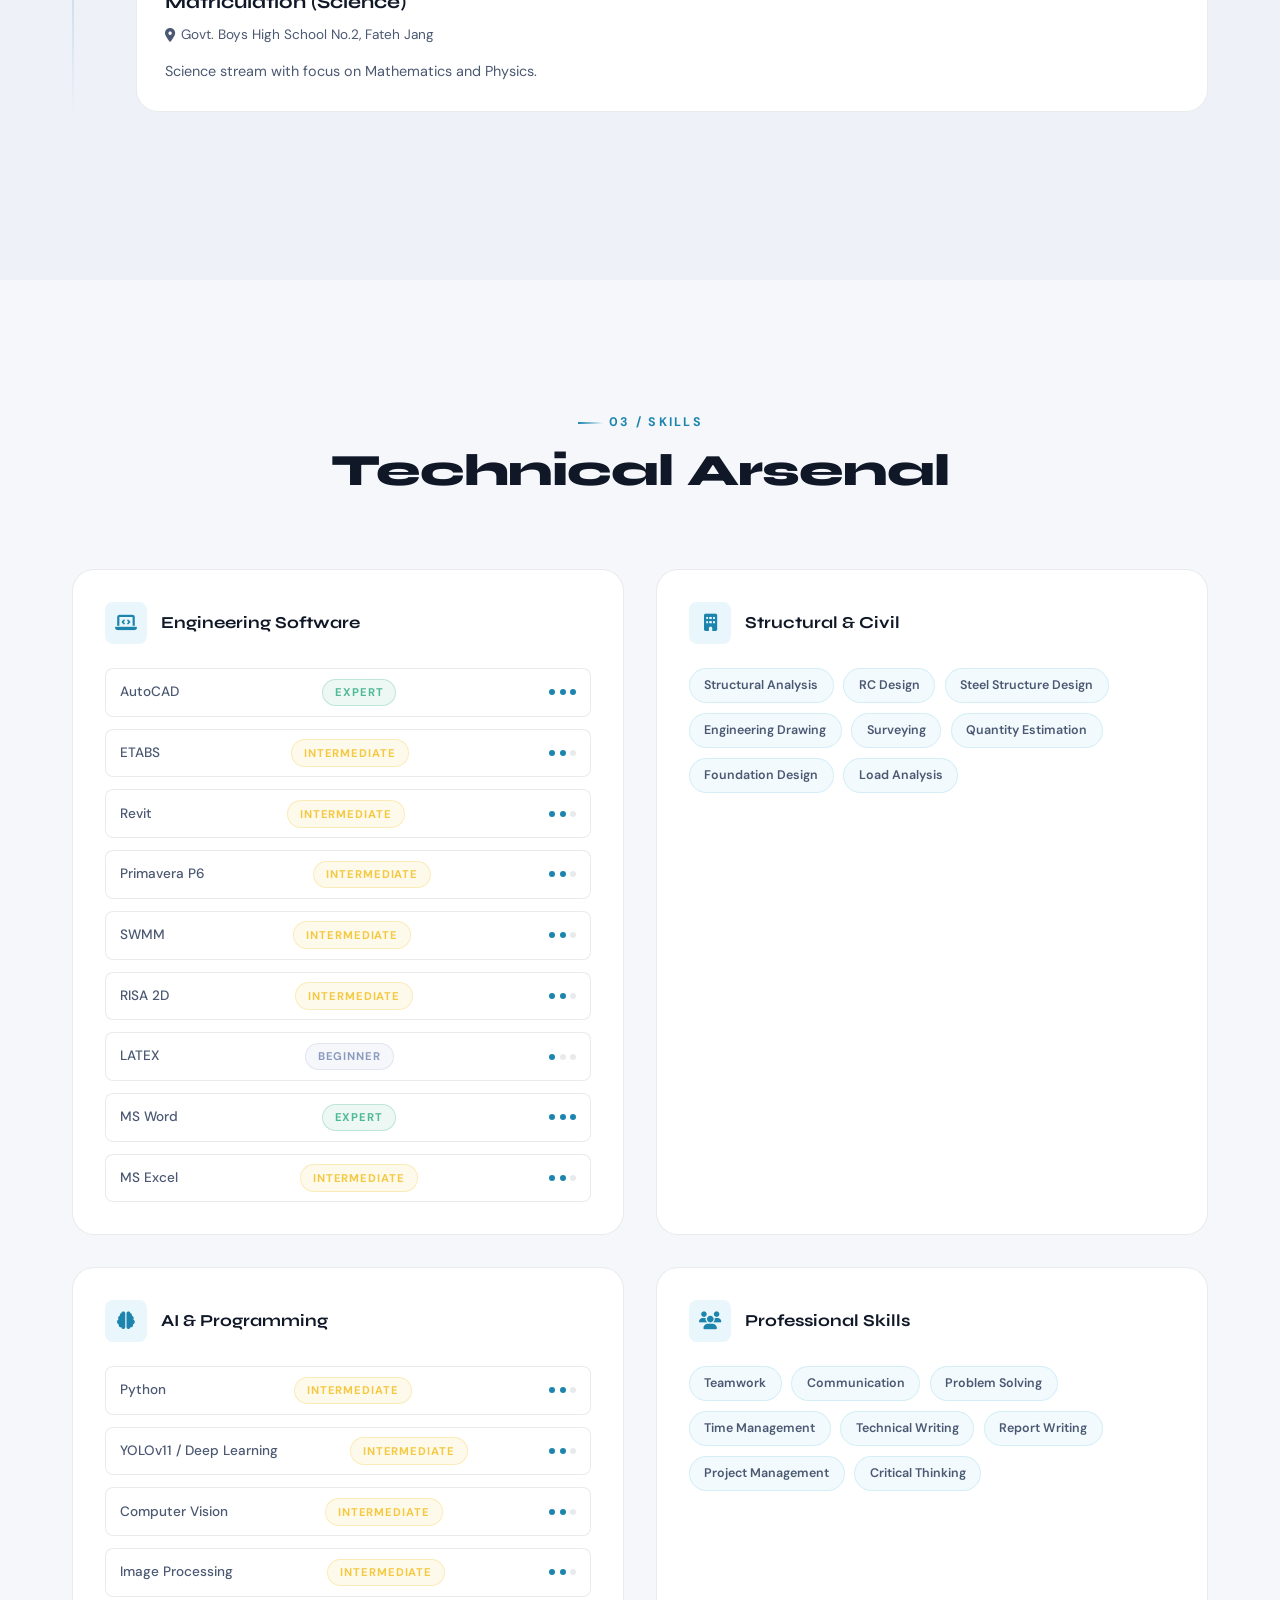
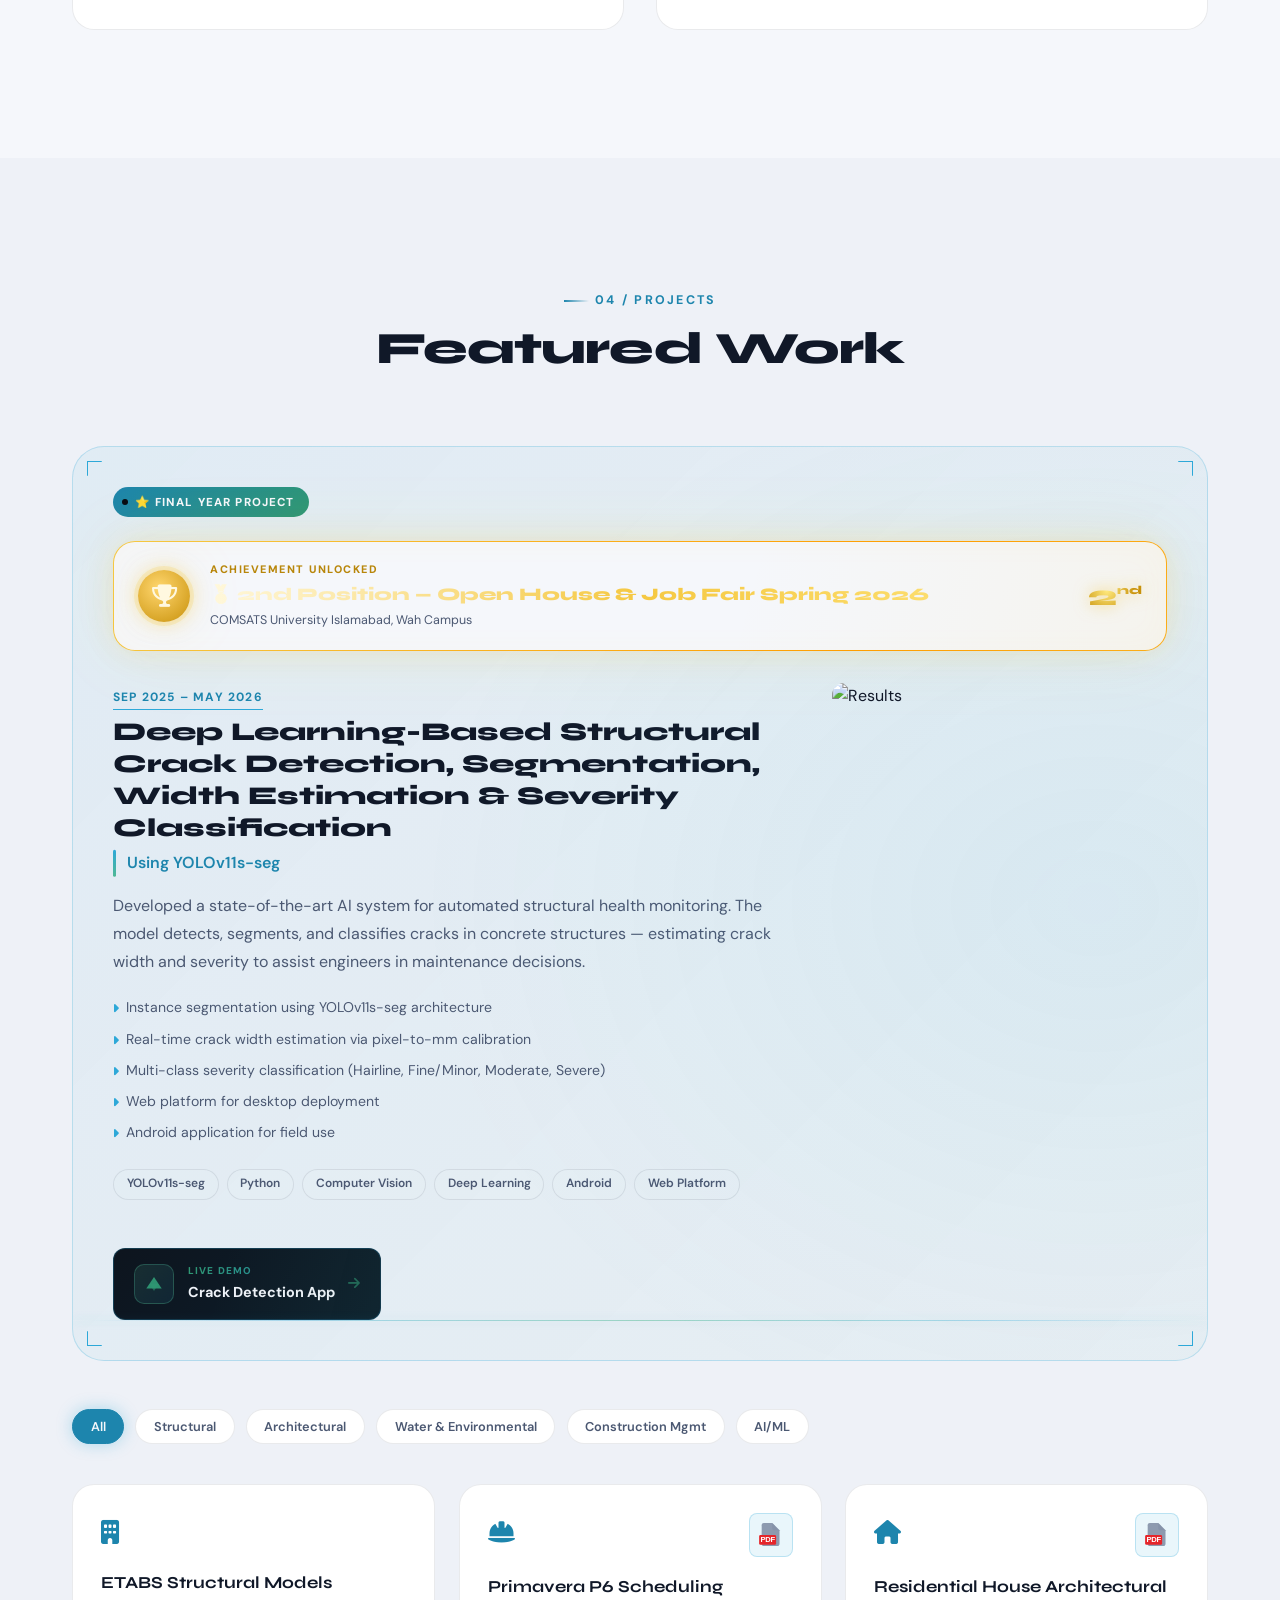
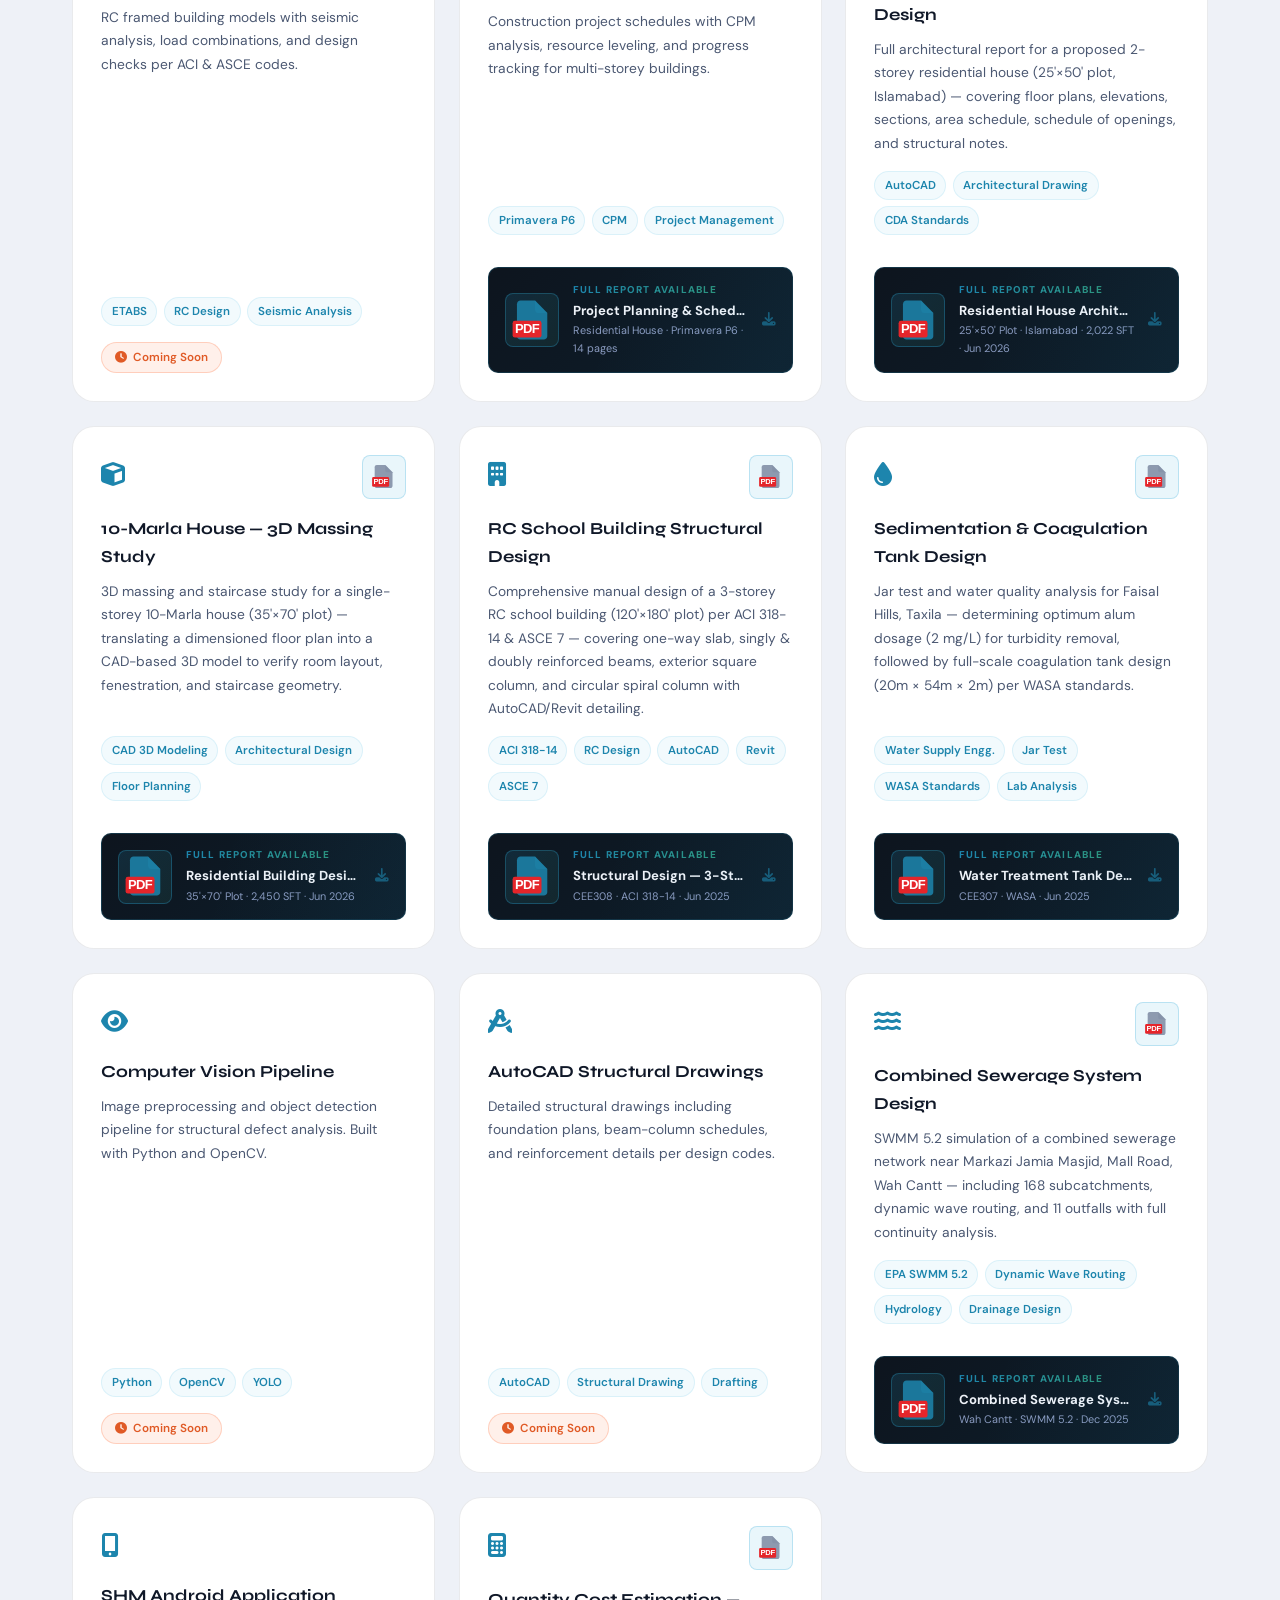
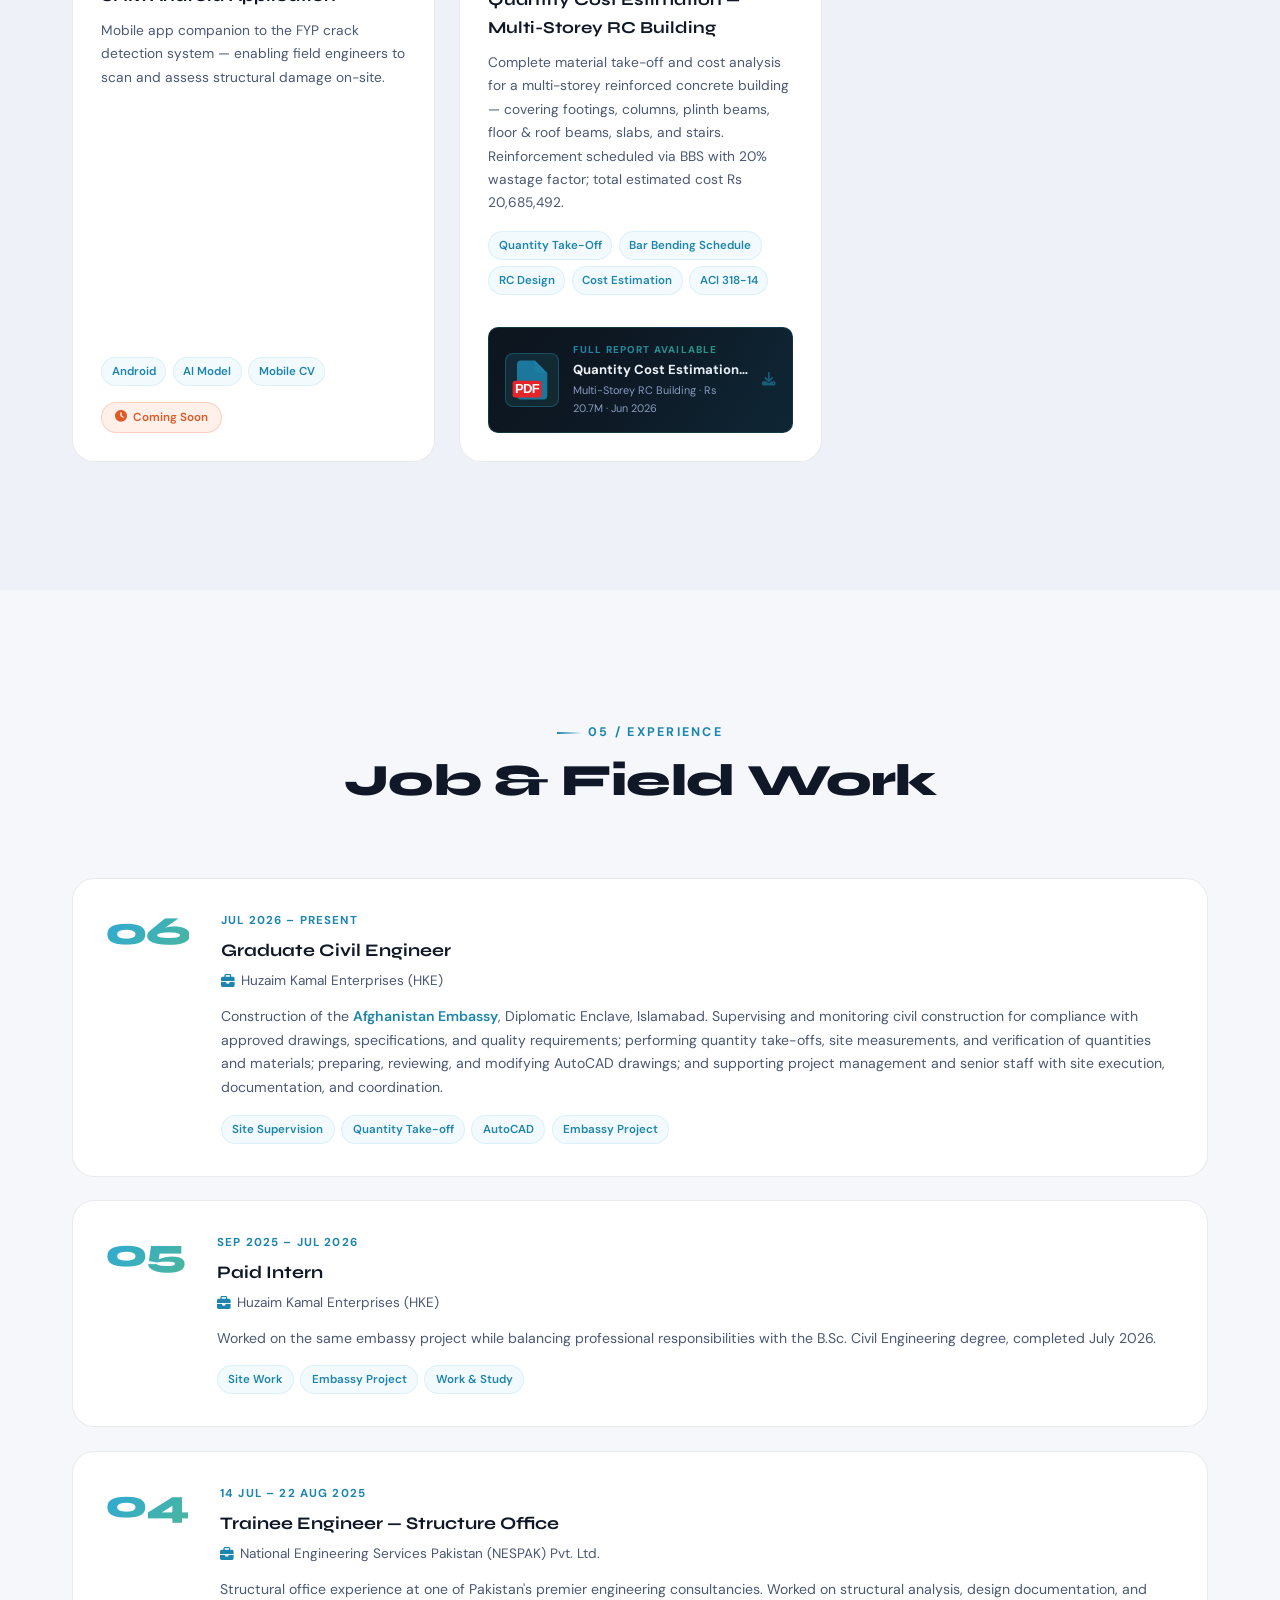
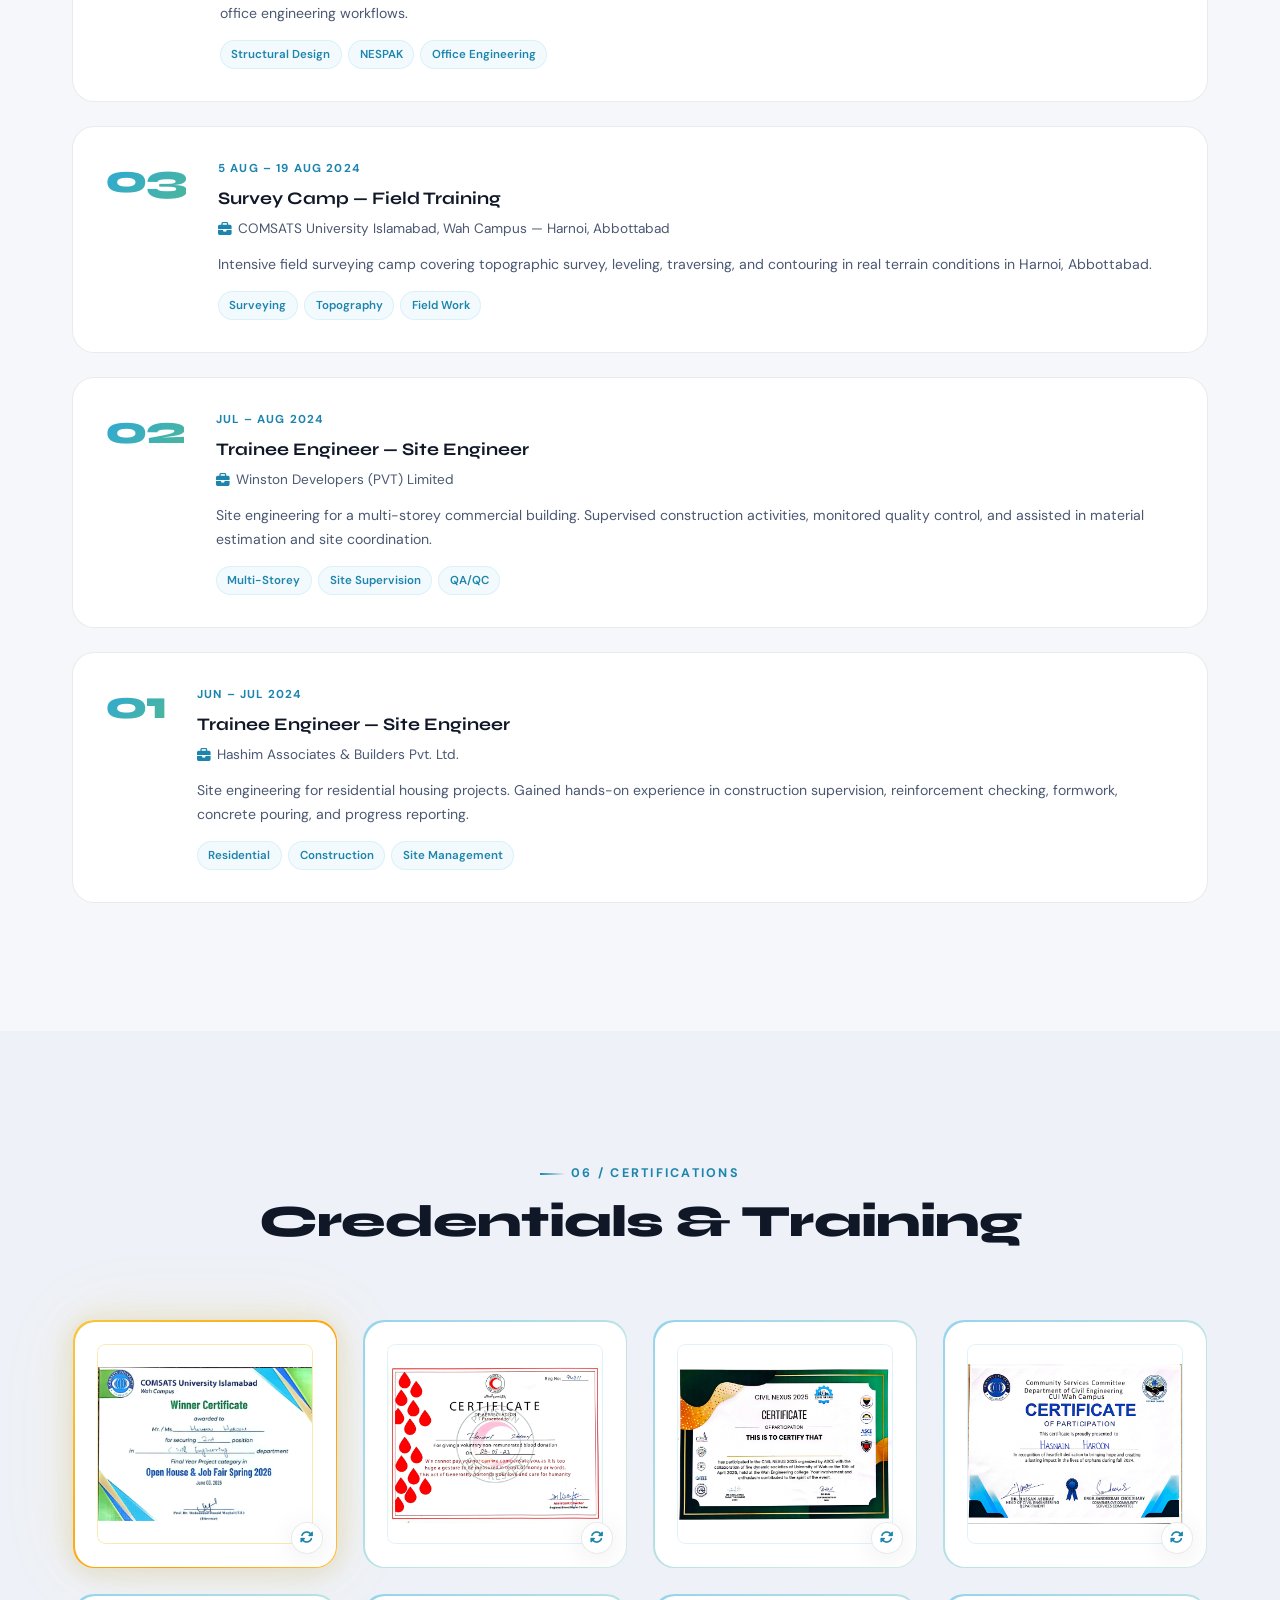
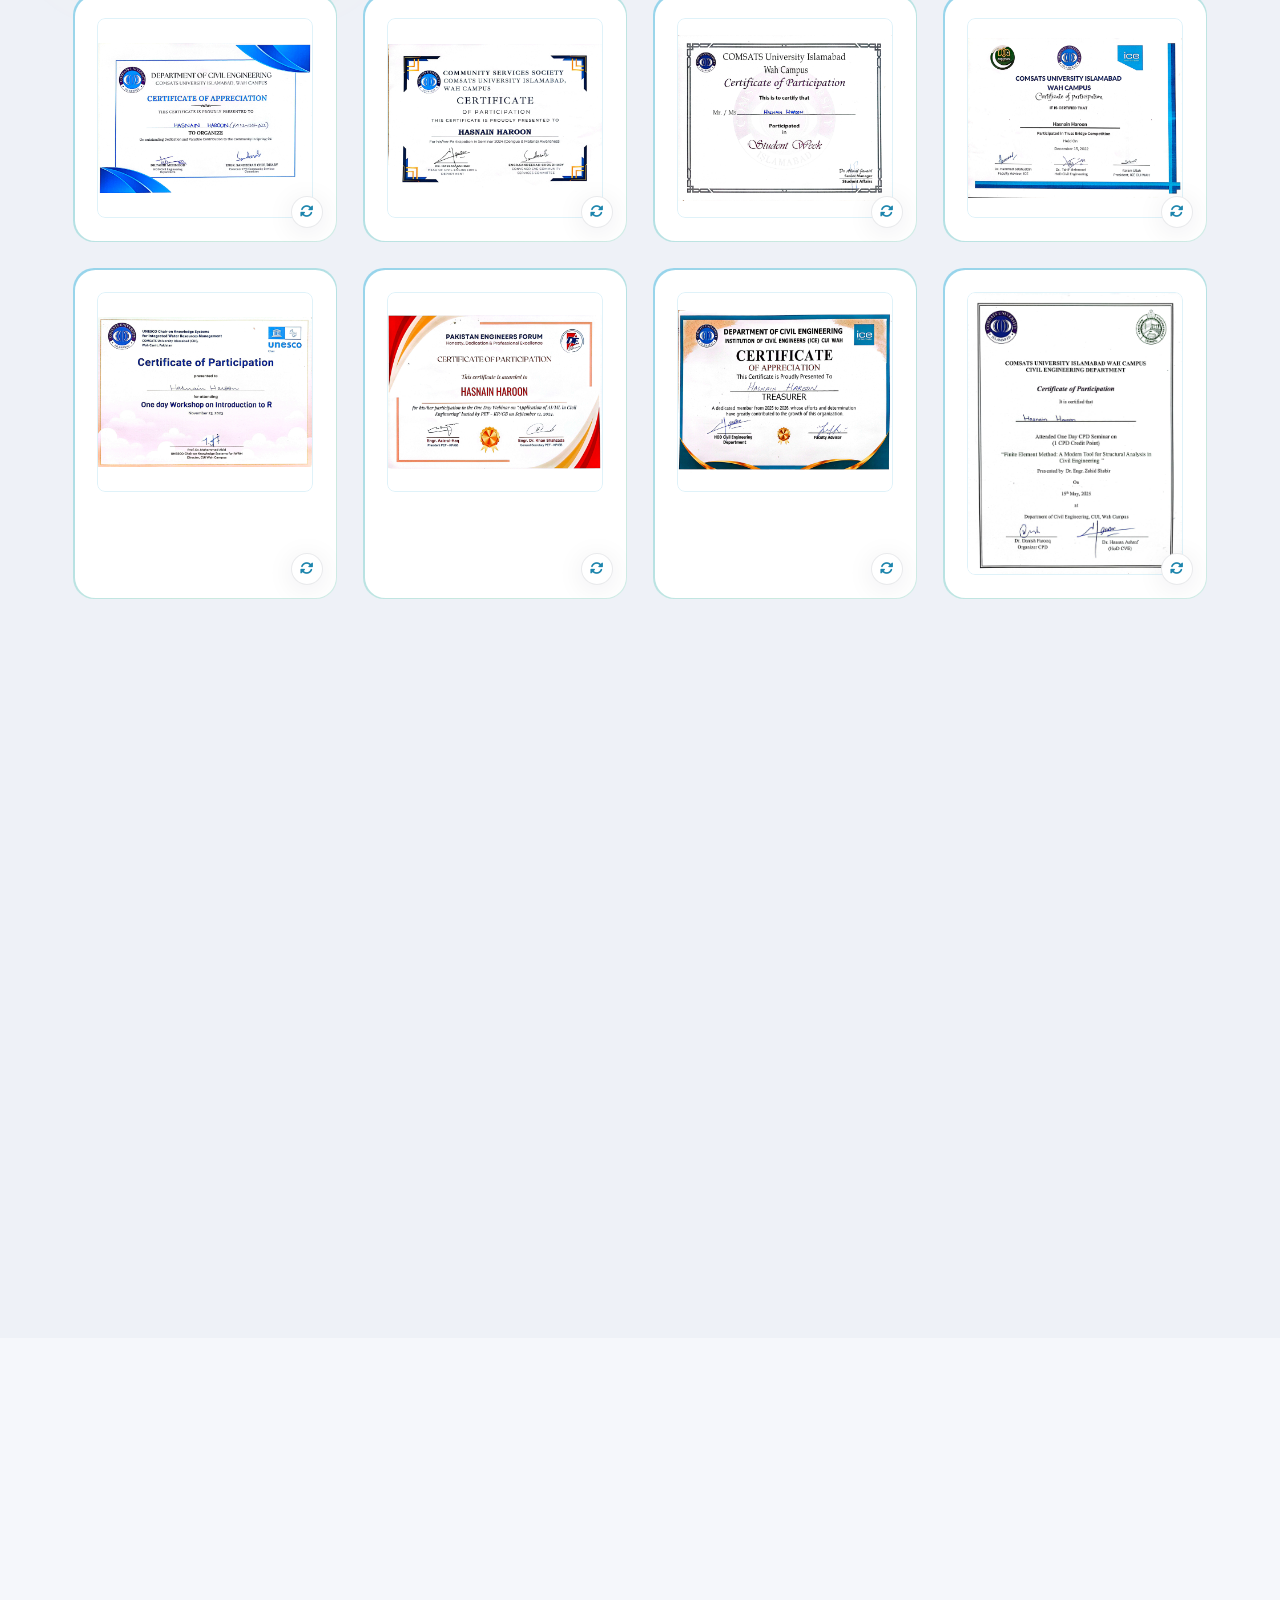
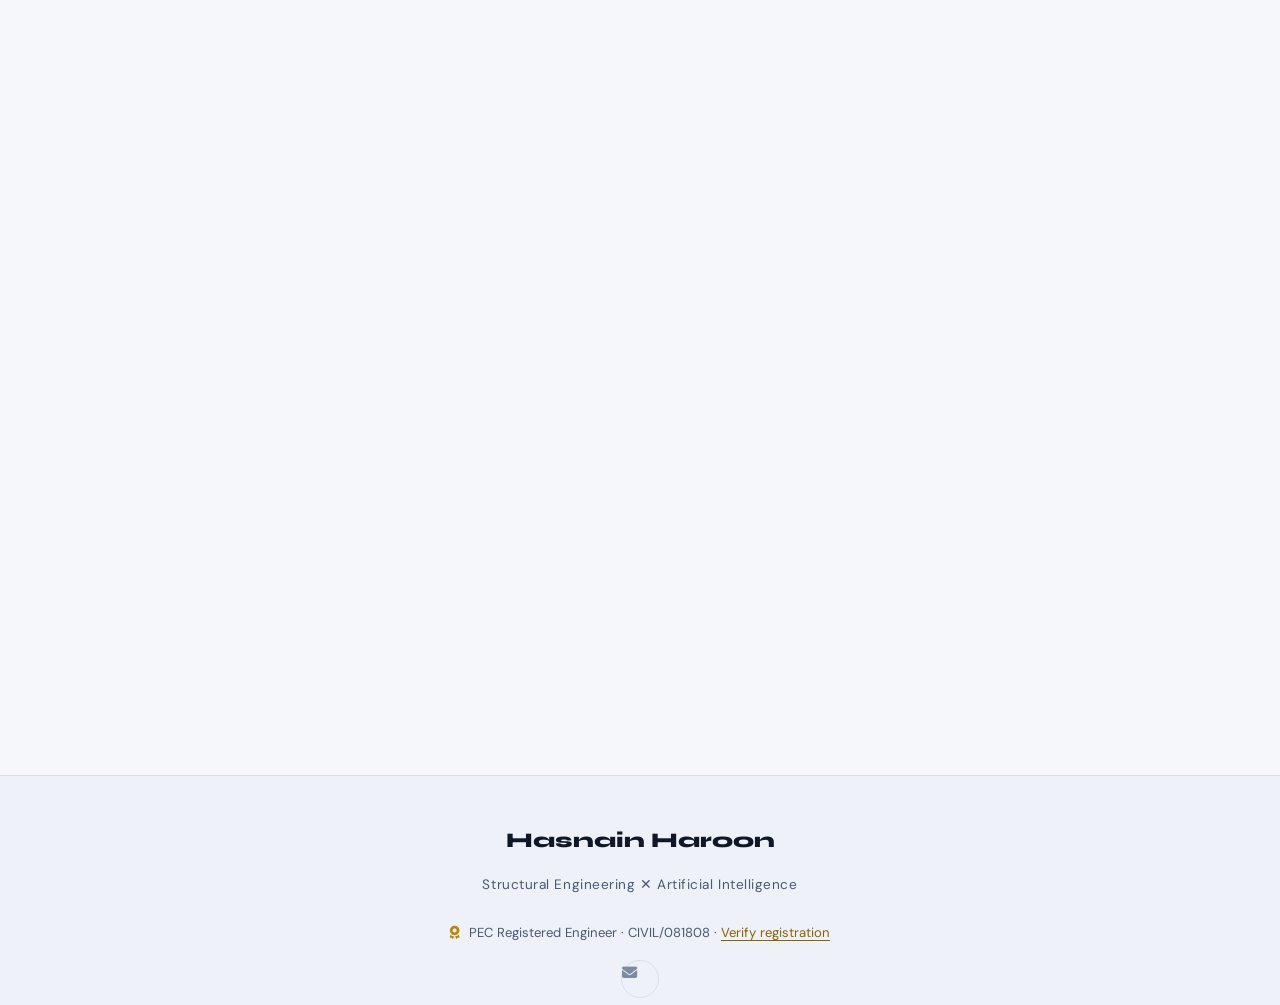
==== commit bcf6cc4e: "Add files via upload" ====
--- a/index.html
+++ b/index.html
@@ -11,21 +11,21 @@
   </script>
   <meta charset="UTF-8" />
   <meta name="viewport" content="width=device-width, initial-scale=1.0" />
-  <meta name="description" content="Hasnain Haroon – Graduate Civil Engineer and AI Researcher specializing in deep learning-based structural health monitoring, crack detection, and computer vision." />
-  <meta name="keywords" content="Hasnain Haroon, Graduate Civil Engineer, AI, Computer Vision, YOLOv11, Crack Detection, COMSATS, Portfolio" />
+  <meta name="description" content="Hasnain Haroon – PEC Registered Civil Engineer (CIVIL/081808), Structural Engineer and AI Researcher specializing in deep learning-based structural health monitoring, crack detection, and computer vision." />
+  <meta name="keywords" content="Hasnain Haroon, PEC Registered Engineer, CIVIL/081808, Pakistan Engineering Council, Civil Engineer, Structural Engineer, AI, Computer Vision, YOLOv11, Crack Detection, COMSATS, Portfolio" />
   <meta name="author" content="Hasnain Haroon" />
-  <meta property="og:title" content="Hasnain Haroon | Graduate Civil Engineer & AI Researcher" />
-  <meta property="og:description" content="Portfolio of Hasnain Haroon – bridging structural engineering with artificial intelligence." />
+  <meta property="og:title" content="Hasnain Haroon | PEC Registered Civil Engineer (CIVIL/081808)" />
+  <meta property="og:description" content="PEC Registered Civil Engineer (CIVIL/081808) – bridging structural engineering with artificial intelligence." />
   <meta property="og:type" content="website" />
   <meta property="og:url" content="https://hasnainharoonqureshi.github.io/" />
   <meta property="og:image" content="https://hasnainharoonqureshi.github.io/profile.jpeg" />
   <meta property="og:image:alt" content="Hasnain Haroon — Structural Engineer & AI Researcher" />
   <meta name="twitter:card" content="summary_large_image" />
-  <meta name="twitter:title" content="Hasnain Haroon | Graduate Civil Engineer & AI Researcher" />
+  <meta name="twitter:title" content="Hasnain Haroon | PEC Registered Civil Engineer (CIVIL/081808)" />
   <meta name="twitter:description" content="Portfolio of Hasnain Haroon – bridging structural engineering with artificial intelligence." />
   <meta name="twitter:image" content="https://hasnainharoonqureshi.github.io/profile.jpeg" />
   <link rel="canonical" href="https://hasnainharoonqureshi.github.io/" />
-  <title>Hasnain Haroon | Structural Engineer & AI Researcher</title>
+  <title>Hasnain Haroon | PEC Registered Civil Engineer (CIVIL/081808) · Structural & AI</title>
 
   <!-- Favicon — HH initials, matches portfolio accent -->
   <link rel="icon" type="image/svg+xml" href="data:image/svg+xml,<svg xmlns='http://www.w3.org/2000/svg' viewBox='0 0 64 64'><rect width='64' height='64' rx='14' fill='%23080c12'/><rect width='64' height='64' rx='14' fill='none' stroke='%232da8d8' stroke-width='2.5'/><text x='50%25' y='54%25' dominant-baseline='middle' text-anchor='middle' font-family='Arial Black,sans-serif' font-weight='900' font-size='26' fill='%232da8d8' letter-spacing='-1'>HH</text></svg>" />
@@ -37,7 +37,17 @@
     "@context": "https://schema.org",
     "@type": "Person",
     "name": "Hasnain Haroon",
-    "jobTitle": "Civil Engineer",
+    "jobTitle": "Registered Civil Engineer (PEC)",
+    "hasCredential": {
+      "@type": "EducationalOccupationalCredential",
+      "credentialCategory": "Professional Registration",
+      "name": "Registered Engineer — Pakistan Engineering Council (CIVIL/081808)",
+      "recognizedBy": {
+        "@type": "Organization",
+        "name": "Pakistan Engineering Council",
+        "url": "https://www.pec.org.pk/"
+      }
+    },
     "worksFor": {
       "@type": "Organization",
       "name": "Huzaim Kamal Enterprises"
@@ -128,6 +138,24 @@
         
       </h1>
 
+      <!-- PEC REGISTRATION — featured credential -->
+      <div class="pec-credential reveal-up" style="--d:0.25s" id="pecCredential">
+        <div class="pec-seal" aria-hidden="true"><i class="fas fa-award"></i></div>
+        <div class="pec-info">
+          <span class="pec-label"><i class="fas fa-circle-check"></i> Officially Registered Engineer · Pakistan Engineering Council</span>
+          <span class="pec-number">PEC No. <strong>CIVIL/081808</strong></span>
+          <span class="pec-hint">Verify at the PEC portal — Discipline: Civil · Reg. No: 081808</span>
+        </div>
+        <div class="pec-actions">
+          <a href="https://verification.pec.org.pk/" target="_blank" rel="noopener noreferrer" class="pec-verify-btn" id="pecVerifyBtn" aria-label="Verify PEC registration on the official PEC website (opens in a new tab)">
+            <i class="fas fa-shield-halved"></i> Verify on PEC <i class="fas fa-arrow-up-right-from-square pec-ext"></i>
+          </a>
+          <button type="button" class="pec-copy-btn cli-copy-btn" data-copy="CIVIL/081808" aria-label="Copy PEC registration number" title="Copy PEC number">
+            <i class="fas fa-copy"></i>
+          </button>
+        </div>
+      </div>
+
       <div class="hero-tagline reveal-up" style="--d:0.4s">
         <span class="tagline-word">Structural Engineering</span>
         <span class="tagline-sep">✕</span>
@@ -135,7 +163,7 @@
       </div>
 
       <p class="hero-sub reveal-up" style="--d:0.55s">
-        Civil Engineer, graduate of <strong>COMSATS University Islamabad</strong> — building the bridge between reinforced concrete and deep neural networks. Currently managing site works for the <span class="highlight-embassy">Embassy of the Islamic Emirate of Afghanistan</span>, Islamabad, while researching AI-based structural health monitoring with YOLOv11.
+        <strong>PEC-registered Civil Engineer</strong> (<strong>CIVIL/081808</strong>), graduate of <strong>COMSATS University Islamabad</strong> — building the bridge between reinforced concrete and deep neural networks. Currently managing site works for the <span class="highlight-embassy">Embassy of the Islamic Emirate of Afghanistan</span>, Islamabad, while researching AI-based structural health monitoring with YOLOv11.
       </p>
 
       <div class="hero-ctas reveal-up" style="--d:0.7s">
@@ -145,6 +173,9 @@
         <a href="#contact" class="btn-ghost">
           Get In Touch
         </a>
+        <a href="https://verification.pec.org.pk/" target="_blank" rel="noopener noreferrer" class="btn-pec">
+          <i class="fas fa-shield-halved"></i> Check PEC Registration
+        </a>
       </div>
 
       <div class="hero-stats reveal-up" style="--d:0.85s">
@@ -156,6 +187,11 @@
         <div class="stat">
           <span class="stat-num">4</span>
           <span class="stat-label">Internships</span>
+        </div>
+        <div class="stat-divider"></div>
+        <div class="stat">
+          <span class="stat-num stat-num-pec">PEC</span>
+          <span class="stat-label">Registered Engineer</span>
         </div>
         <div class="stat-divider"></div>
         <div class="stat">
@@ -204,7 +240,7 @@
       <div class="about-grid">
         <div class="about-text fade-in">
           <p class="about-lead">
-            I'm a <strong>Civil Engineering</strong> graduate of COMSATS University Islamabad (Wah Cantt Campus), completing my degree with a CGPA of <strong>3.77/4.00</strong>.
+            I'm a <strong>PEC-registered Civil Engineer</strong> (<strong>CIVIL/081808</strong>) and graduate of COMSATS University Islamabad (Wah Cantt Campus), completing my degree with a CGPA of <strong>3.77/4.00</strong>.
           </p>
           <p>
             My work sits at the intersection of two worlds: the physical world of concrete, steel, and structures — and the digital world of neural networks, image processing, and intelligent systems. I believe the future of infrastructure safety lies in AI-powered monitoring, and I'm actively building toward that vision through research and hands-on engineering practice.
@@ -228,6 +264,16 @@
         </div>
 
         <div class="about-cards fade-in">
+          <div class="info-card info-card-pec">
+            <div class="info-card-icon"><i class="fas fa-award"></i></div>
+            <div>
+              <p class="info-card-label">PEC Registration</p>
+              <p class="info-card-value">
+                Registered Engineer · CIVIL/081808
+                <a href="https://verification.pec.org.pk/" target="_blank" rel="noopener noreferrer" class="pec-inline-link">Verify <i class="fas fa-arrow-up-right-from-square"></i></a>
+              </p>
+            </div>
+          </div>
           <div class="info-card info-card-age">
             <div class="info-card-icon"><i class="fas fa-hourglass-half"></i></div>
             <div>
@@ -1175,6 +1221,16 @@
             </div>
           </div>
 
+          <div class="pec-contact-card fade-in">
+            <div class="pec-contact-text">
+              <p class="pec-contact-title"><i class="fas fa-award"></i> PEC Registered Engineer</p>
+              <p class="pec-contact-num">CIVIL/081808</p>
+            </div>
+            <a href="https://verification.pec.org.pk/" target="_blank" rel="noopener noreferrer" class="pec-verify-btn pec-verify-btn-sm">
+              <i class="fas fa-shield-halved"></i> Verify <i class="fas fa-arrow-up-right-from-square pec-ext"></i>
+            </a>
+          </div>
+
           <div class="CV-cta fade-in">
             <p>Want a full overview of my background?</p>
             <a href="Hasnain_Haroon_CV.pdf" download="Hasnain_Haroon_CV.pdf" class="btn-primary" id="cvPreviewTrigger2">
@@ -1220,6 +1276,7 @@
           Hasnain Haroon
         </div>
         <p class="footer-tagline">Structural Engineering ✕ Artificial Intelligence</p>
+        <p class="footer-pec"><i class="fas fa-award"></i> PEC Registered Engineer · CIVIL/081808 · <a href="https://verification.pec.org.pk/" target="_blank" rel="noopener noreferrer">Verify registration</a></p>
         <div class="footer-socials">
           <a href="mailto:hasnainharoon456@gmail.com" aria-label="Email"><i class="fas fa-envelope"></i></a>
         </div>
--- a/style.css
+++ b/style.css
@@ -26,6 +26,29 @@
 
   --font-display: 'Syne', sans-serif;
   --font-body:    'DM Sans', sans-serif;
+
+  /* ── TYPE SCALE (documented reference — pull from here for new components
+       instead of eyeballing a new rem value) ──
+       Micro-label / uppercase kickers on badges, stat labels : --fs-2xs
+       Small pill / tag / chip text                            : --fs-xs
+       Meta text, secondary captions                           : --fs-sm
+       Default body copy                                       : --fs-base
+       Slightly emphasized body copy                           : --fs-md
+       Card / component headings (h3-level)                    : --fs-lg
+       Section sub-heading / stat numbers                      : --fs-xl
+       h3/h4-level standalone headings                         : --fs-2xl
+       h2-level headings                                       : --fs-3xl
+  */
+  --fs-2xs:  0.68rem;
+  --fs-xs:   0.72rem;
+  --fs-sm:   0.75rem;
+  --fs-sm2:  0.78rem;
+  --fs-base: 0.85rem;
+  --fs-md:   0.95rem;
+  --fs-lg:   1.05rem;
+  --fs-xl:   1.2rem;
+  --fs-2xl:  1.5rem;
+  --fs-3xl:  1.8rem;
 
   --radius-sm:  8px;
   --radius-md: 14px;
@@ -93,7 +116,18 @@
   body { cursor: auto; }
   .cursor, .cursor-follower { display: none !important; }
 }
-
+.project-card {
+  background: #121212; /* Deep, structural dark base */
+  border: 1px solid #333; /* Subtle grid-like framing */
+  border-radius: 4px; /* Sharp, architectural corners */
+  transition: all 0.3s ease-in-out;
+}
+
+.project-card:hover {
+  border-color: #00ffcc; /* Cyan tech glow */
+  box-shadow: 0 0 15px rgba(0, 255, 204, 0.2);
+  transform: translateY(-2px);
+}
 /* ── CUSTOM CURSOR ── */
 .cursor {
   width: 10px; height: 10px;
@@ -361,6 +395,7 @@
 /* ── HERO ── */
 .hero {
   min-height: 100vh;
+  min-height: 100dvh;
   display: flex; align-items: center;
   padding: 8rem 3rem 4rem;
   position: relative;
@@ -371,10 +406,15 @@
 .hero-bg-grid {
   position: absolute; inset: 0;
   background-image:
-    linear-gradient(rgba(45,168,216,0.04) 1px, transparent 1px),
-    linear-gradient(90deg, rgba(45,168,216,0.04) 1px, transparent 1px);
+    linear-gradient(rgba(45,168,216,0.09) 1px, transparent 1px),
+    linear-gradient(90deg, rgba(45,168,216,0.09) 1px, transparent 1px);
   background-size: 50px 50px;
   mask-image: radial-gradient(ellipse 80% 80% at 50% 50%, black, transparent);
+}
+[data-theme="light"] .hero-bg-grid {
+  background-image:
+    linear-gradient(rgba(29,133,173,0.14) 1px, transparent 1px),
+    linear-gradient(90deg, rgba(29,133,173,0.14) 1px, transparent 1px);
 }
 
 .hero-orb {
@@ -1445,7 +1485,7 @@
 .placeholder-cert { opacity: 0.55; }
 
 .cert-icon { font-size: 1.6rem; color: var(--accent); }
-.cert-title { font-family: var(--font-display); font-size: 0.98rem; font-weight: 700; }
+.cert-title { font-family: var(--font-display); font-size: var(--fs-lg); font-weight: 700; }
 .cert-issuer { font-size: 0.82rem; color: var(--text-secondary); margin-top: 0.1rem; }
 .cert-date   { font-size: 0.75rem; color: var(--text-muted); }
 
@@ -2366,3 +2406,209 @@
 
 /* Keep the specular hover-shine visible above the flip-card front/back faces */
 .cert-card .card-specular { z-index: 2 !important; }
+
+
+/* ══════════════════════════════════════════════════════════════
+   PEC REGISTRATION — featured credential
+   (glow lives on pseudo-elements so it never overrides the
+    .reveal-up entrance animation on the card itself)
+   ══════════════════════════════════════════════════════════════ */
+.pec-credential {
+  position: relative;
+  display: flex; align-items: center; flex-wrap: wrap;
+  gap: 1rem 1.25rem;
+  padding: 1.1rem 1.35rem;
+  margin: 0 0 1.75rem;
+  border-radius: var(--radius-md);
+  border: 1px solid rgba(245,200,66,0.45);
+  background:
+    linear-gradient(135deg, rgba(245,200,66,0.12), rgba(45,168,216,0.08) 55%, rgba(79,184,148,0.07));
+  -webkit-backdrop-filter: blur(10px);
+  backdrop-filter: blur(10px);
+  box-shadow: 0 0 0 1px rgba(245,200,66,0.08), 0 10px 40px rgba(245,200,66,0.10);
+  overflow: hidden;
+  isolation: isolate;
+}
+/* breathing outer glow */
+.pec-credential::before {
+  content: '';
+  position: absolute; inset: -1px; z-index: -1;
+  border-radius: inherit;
+  box-shadow: 0 0 34px rgba(245,200,66,0.28), inset 0 0 22px rgba(245,200,66,0.10);
+  opacity: 0.55;
+  animation: pecGlow 3.4s ease-in-out infinite alternate;
+  pointer-events: none;
+}
+/* diagonal shine sweep */
+.pec-credential::after {
+  content: '';
+  position: absolute; top: 0; bottom: 0; left: -60%; width: 40%; z-index: -1;
+  background: linear-gradient(105deg, transparent, rgba(255,255,255,0.14), transparent);
+  transform: skewX(-18deg);
+  animation: pecShine 5.5s ease-in-out 1.6s infinite;
+  pointer-events: none;
+}
+@keyframes pecGlow  { from { opacity: 0.35; } to { opacity: 0.9; } }
+@keyframes pecShine { 0% { left: -60%; } 55%, 100% { left: 130%; } }
+
+.pec-seal {
+  flex: 0 0 auto;
+  width: 54px; height: 54px;
+  display: grid; place-items: center;
+  border-radius: 50%;
+  font-size: 1.45rem;
+  color: var(--bg-0);
+  background: linear-gradient(135deg, var(--gold), #ffe58a 60%, var(--gold));
+  box-shadow: 0 0 0 4px rgba(245,200,66,0.18), 0 6px 22px rgba(245,200,66,0.45);
+}
+
+.pec-info { display: flex; flex-direction: column; gap: 0.2rem; min-width: 0; flex: 1 1 240px; }
+.pec-label {
+  display: flex; align-items: center; gap: 0.45rem;
+  font-size: 0.72rem; font-weight: 600;
+  letter-spacing: 0.07em; text-transform: uppercase;
+  color: var(--gold);
+}
+.pec-label i { color: var(--accent-2); font-size: 0.85rem; }
+.pec-number {
+  font-family: var(--font-display);
+  font-size: clamp(1.15rem, 2.4vw, 1.5rem);
+  font-weight: 800; letter-spacing: 0.02em;
+  color: var(--text-secondary);
+  line-height: 1.15;
+}
+.pec-number strong {
+  font-weight: 800;
+  background: linear-gradient(90deg, var(--gold), var(--accent));
+  -webkit-background-clip: text; background-clip: text;
+  -webkit-text-fill-color: transparent; color: transparent;
+}
+.pec-hint { font-size: 0.72rem; color: var(--text-muted); }
+
+.pec-actions { display: flex; align-items: center; gap: 0.5rem; flex: 0 0 auto; }
+
+.pec-verify-btn {
+  display: inline-flex; align-items: center; gap: 0.5rem;
+  font-family: var(--font-display);
+  font-weight: 700; font-size: 0.86rem;
+  padding: 0.7rem 1.25rem;
+  border-radius: var(--radius-sm);
+  color: #1a1400;
+  background: linear-gradient(135deg, var(--gold), #ffe58a);
+  border: none;
+  box-shadow: 0 6px 22px rgba(245,200,66,0.35);
+  transition: var(--transition);
+  white-space: nowrap;
+}
+.pec-verify-btn:hover, .pec-verify-btn:focus-visible {
+  transform: translateY(-2px);
+  box-shadow: 0 10px 34px rgba(245,200,66,0.55);
+  filter: brightness(1.06);
+}
+.pec-verify-btn .pec-ext { font-size: 0.7rem; opacity: 0.75; }
+.pec-verify-btn-sm { padding: 0.55rem 1rem; font-size: 0.8rem; }
+
+.pec-copy-btn {
+  width: 40px; height: 40px;
+  display: grid; place-items: center;
+  border-radius: var(--radius-sm);
+  background: rgba(245,200,66,0.10);
+  border: 1px solid rgba(245,200,66,0.35);
+  color: var(--gold);
+  cursor: pointer;
+  transition: var(--transition);
+}
+.pec-copy-btn:hover { background: rgba(245,200,66,0.2); transform: translateY(-2px); }
+
+/* Hero CTA: gold outline button */
+.btn-pec {
+  display: inline-flex; align-items: center; gap: 0.5rem;
+  background: rgba(245,200,66,0.08);
+  color: var(--gold);
+  font-family: var(--font-display);
+  font-weight: 700; font-size: 0.9rem;
+  padding: 0.75rem 1.5rem;
+  border-radius: var(--radius-sm);
+  border: 1.5px solid rgba(245,200,66,0.55);
+  transition: var(--transition);
+}
+.btn-pec:hover, .btn-pec:focus-visible {
+  background: var(--gold); color: #1a1400;
+  transform: translateY(-2px);
+  box-shadow: 0 8px 30px rgba(245,200,66,0.4);
+}
+
+/* Hero stat */
+.stat-num-pec {
+  background: linear-gradient(90deg, var(--gold), var(--accent));
+  -webkit-background-clip: text; background-clip: text;
+  -webkit-text-fill-color: transparent; color: transparent;
+}
+
+/* About card */
+.info-card-pec {
+  border-color: rgba(245,200,66,0.45);
+  background: linear-gradient(135deg, rgba(245,200,66,0.10), transparent 70%), var(--bg-card);
+  box-shadow: 0 0 26px rgba(245,200,66,0.10);
+}
+.info-card-pec .info-card-icon { color: var(--gold); background: rgba(245,200,66,0.14); }
+.pec-inline-link {
+  display: inline-flex; align-items: center; gap: 0.3rem;
+  margin-left: 0.5rem; padding: 0.1rem 0.6rem;
+  font-size: 0.72rem; font-weight: 700;
+  color: var(--gold);
+  border: 1px solid rgba(245,200,66,0.5);
+  border-radius: 100px;
+  transition: var(--transition);
+}
+.pec-inline-link:hover { background: var(--gold); color: #1a1400; }
+.pec-inline-link i { font-size: 0.6rem; }
+
+/* Contact card */
+.pec-contact-card {
+  display: flex; align-items: center; justify-content: space-between; gap: 1rem; flex-wrap: wrap;
+  margin: 1.5rem 0 0;
+  padding: 1rem 1.25rem;
+  border-radius: var(--radius-md);
+  border: 1px solid rgba(245,200,66,0.45);
+  background: linear-gradient(135deg, rgba(245,200,66,0.10), transparent 75%), var(--bg-card);
+  box-shadow: 0 0 26px rgba(245,200,66,0.08);
+}
+.pec-contact-title { display: flex; align-items: center; gap: 0.5rem; font-size: 0.78rem; font-weight: 600; letter-spacing: 0.06em; text-transform: uppercase; color: var(--gold); }
+.pec-contact-num { font-family: var(--font-display); font-size: 1.2rem; font-weight: 800; color: var(--text-primary); margin-top: 0.15rem; }
+
+/* Footer */
+.footer-pec { font-size: 0.82rem; color: var(--text-secondary); margin-top: 0.6rem; }
+.footer-pec i { color: var(--gold); margin-right: 0.3rem; }
+.footer-pec a { color: var(--gold); text-decoration: underline; text-underline-offset: 3px; }
+.footer-pec a:hover { color: var(--accent); }
+
+/* Light theme: stronger contrast for gold on white */
+[data-theme="light"] .pec-credential {
+  border-color: rgba(184,134,10,0.55);
+  background: linear-gradient(135deg, rgba(245,200,66,0.22), rgba(29,133,173,0.07) 60%, rgba(47,151,115,0.06)), #ffffff;
+  box-shadow: 0 8px 34px rgba(184,134,10,0.16);
+}
+[data-theme="light"] .pec-label,
+[data-theme="light"] .btn-pec,
+[data-theme="light"] .pec-contact-title,
+[data-theme="light"] .pec-inline-link,
+[data-theme="light"] .footer-pec a,
+[data-theme="light"] .pec-copy-btn { color: #8a6200; }
+[data-theme="light"] .btn-pec { border-color: rgba(184,134,10,0.6); background: rgba(245,200,66,0.14); }
+[data-theme="light"] .btn-pec:hover { background: #e0a800; color: #1a1400; }
+[data-theme="light"] .pec-number strong,
+[data-theme="light"] .stat-num-pec { background: linear-gradient(90deg, #a87400, var(--accent)); -webkit-background-clip: text; background-clip: text; }
+
+/* Responsive */
+@media (max-width: 600px) {
+  .pec-credential { padding: 1rem; gap: 0.85rem; }
+  .pec-seal { width: 46px; height: 46px; font-size: 1.2rem; }
+  .pec-actions { width: 100%; }
+  .pec-verify-btn { flex: 1; justify-content: center; }
+  .btn-pec { width: 100%; justify-content: center; }
+}
+
+@media (prefers-reduced-motion: reduce) {
+  .pec-credential::before, .pec-credential::after { animation: none; }
+}
